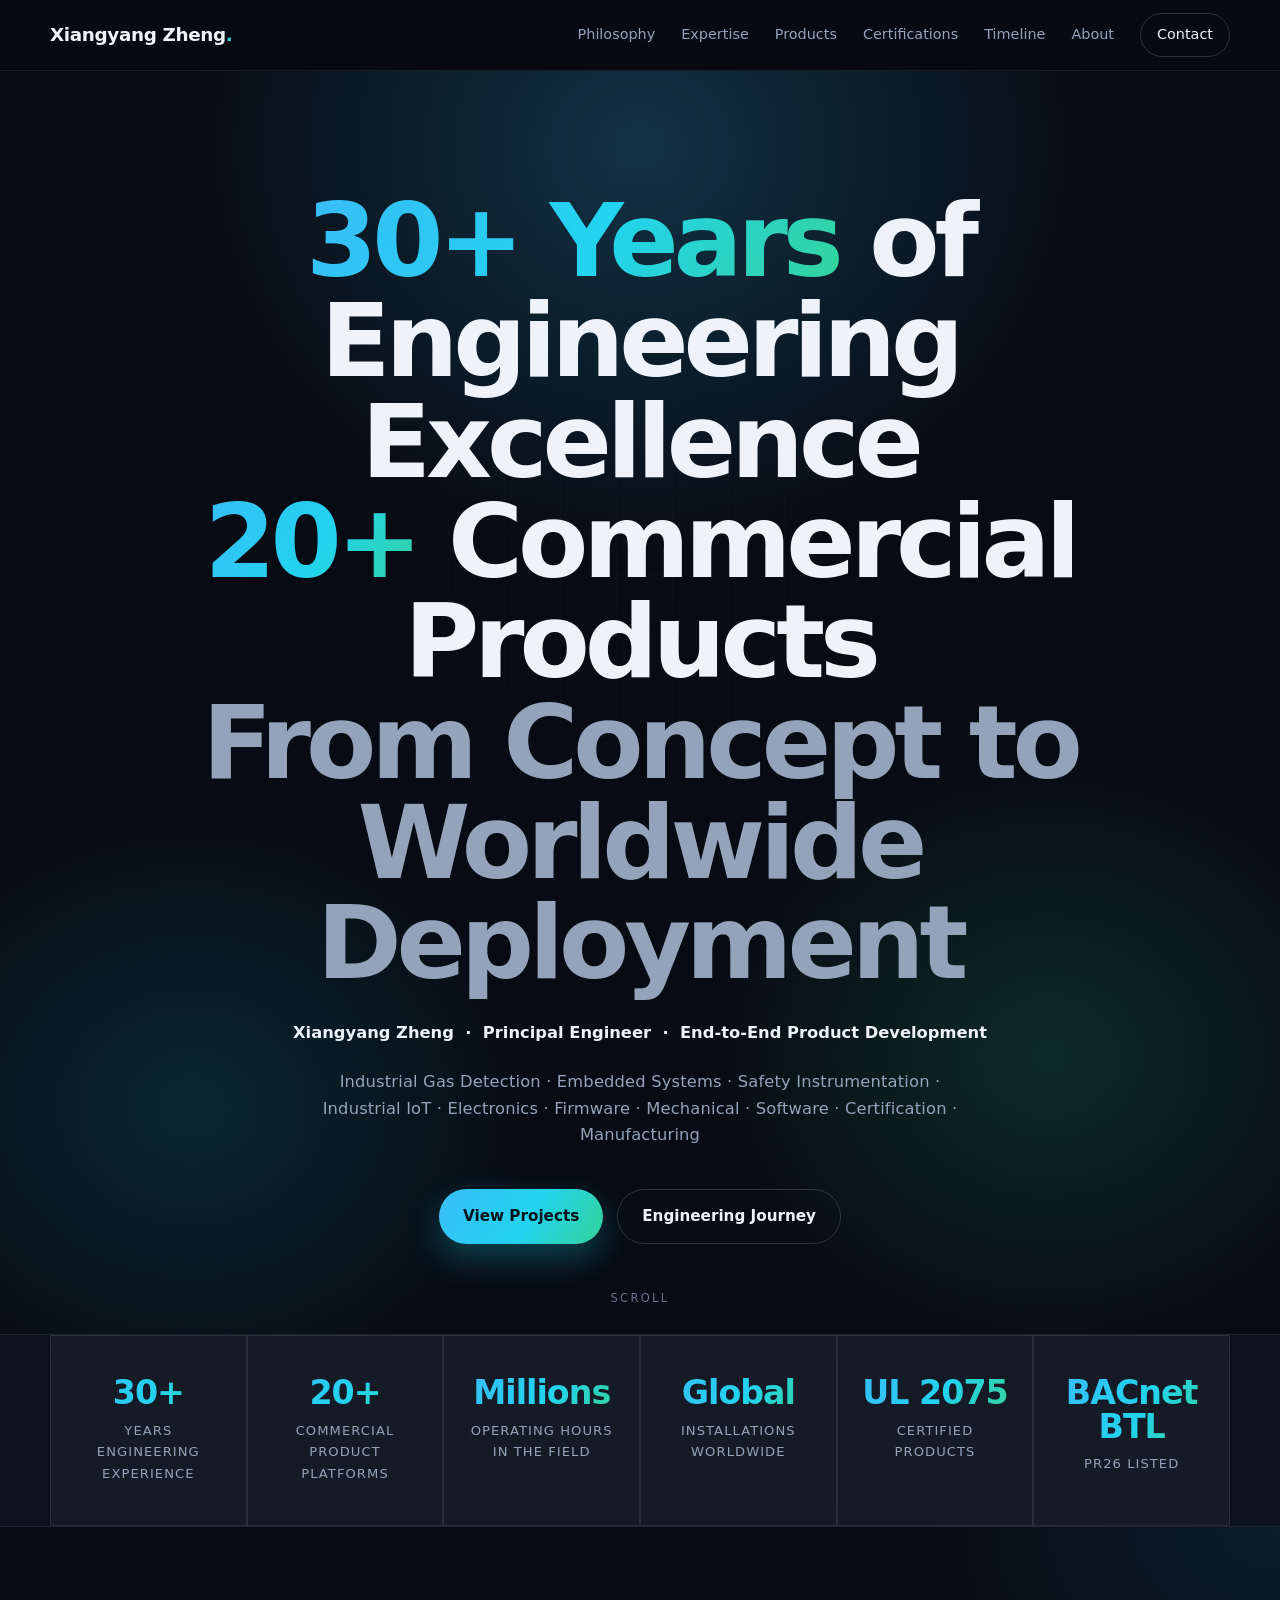
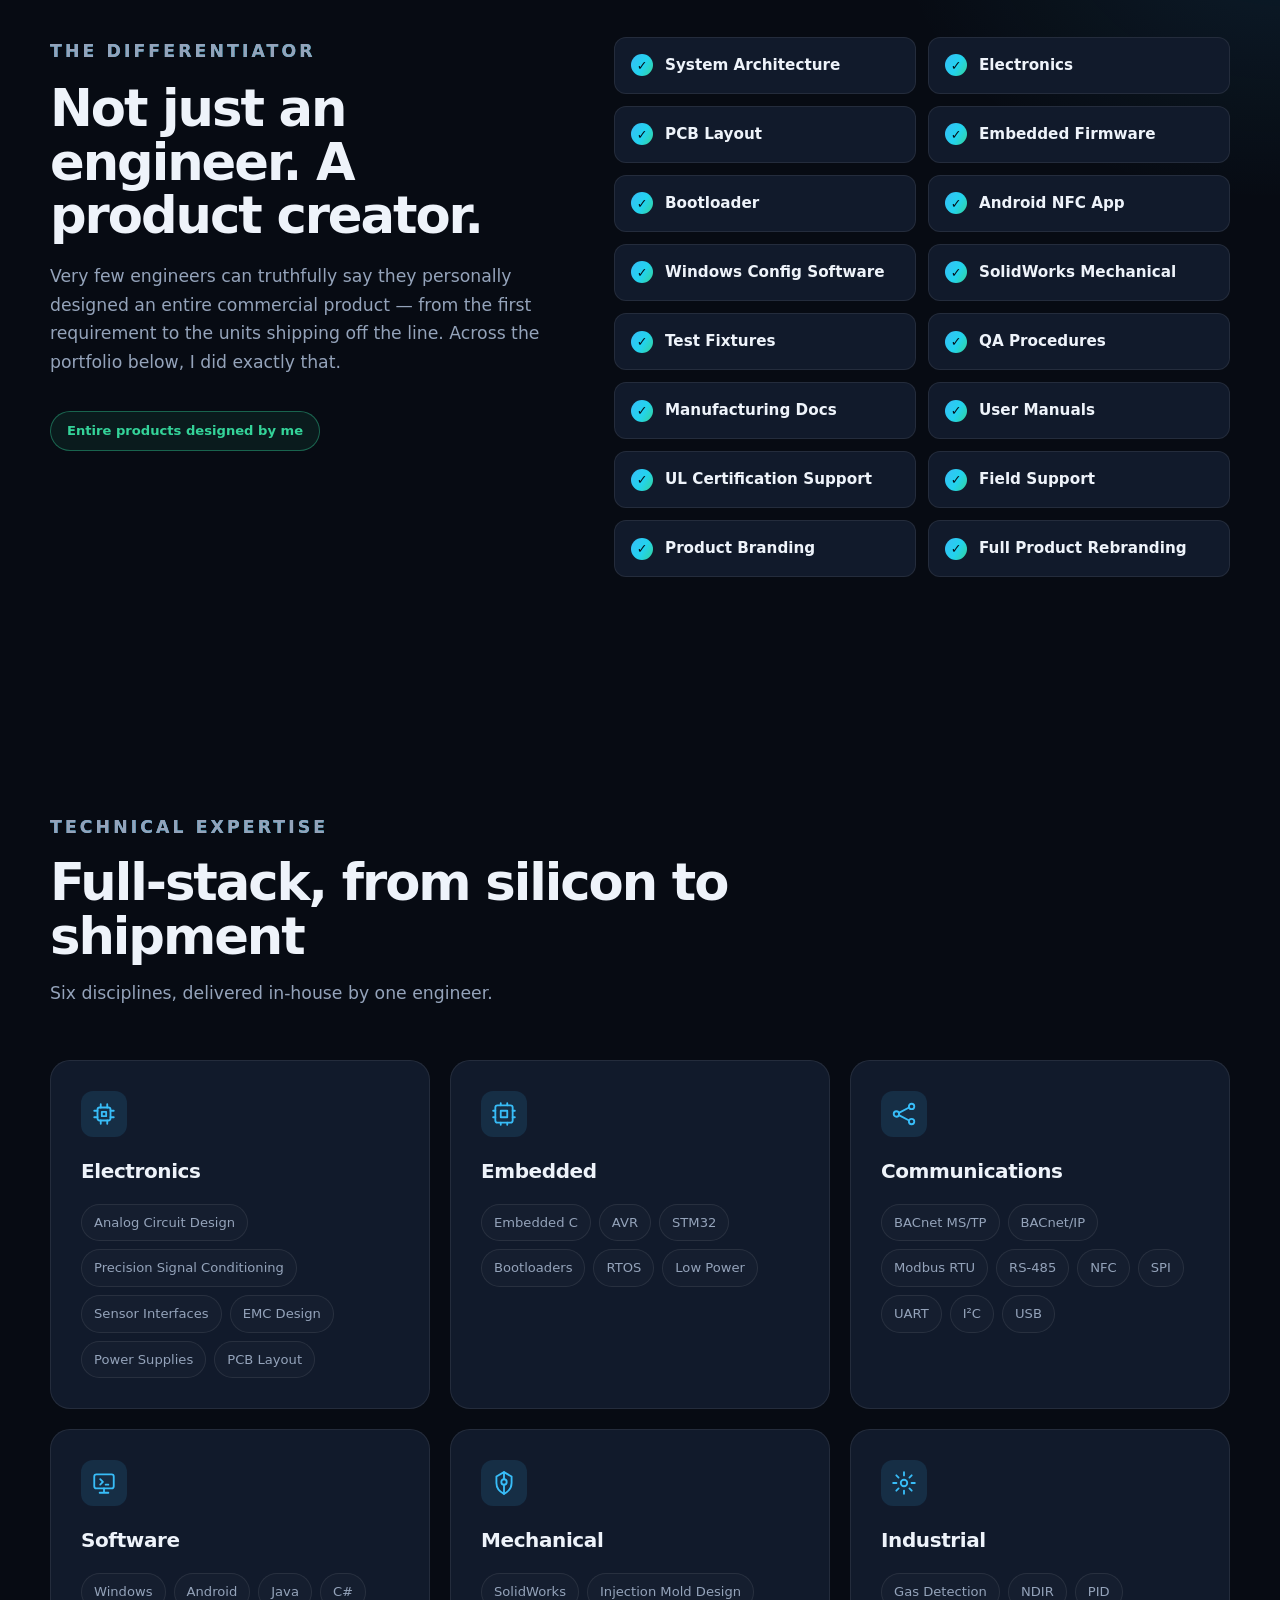
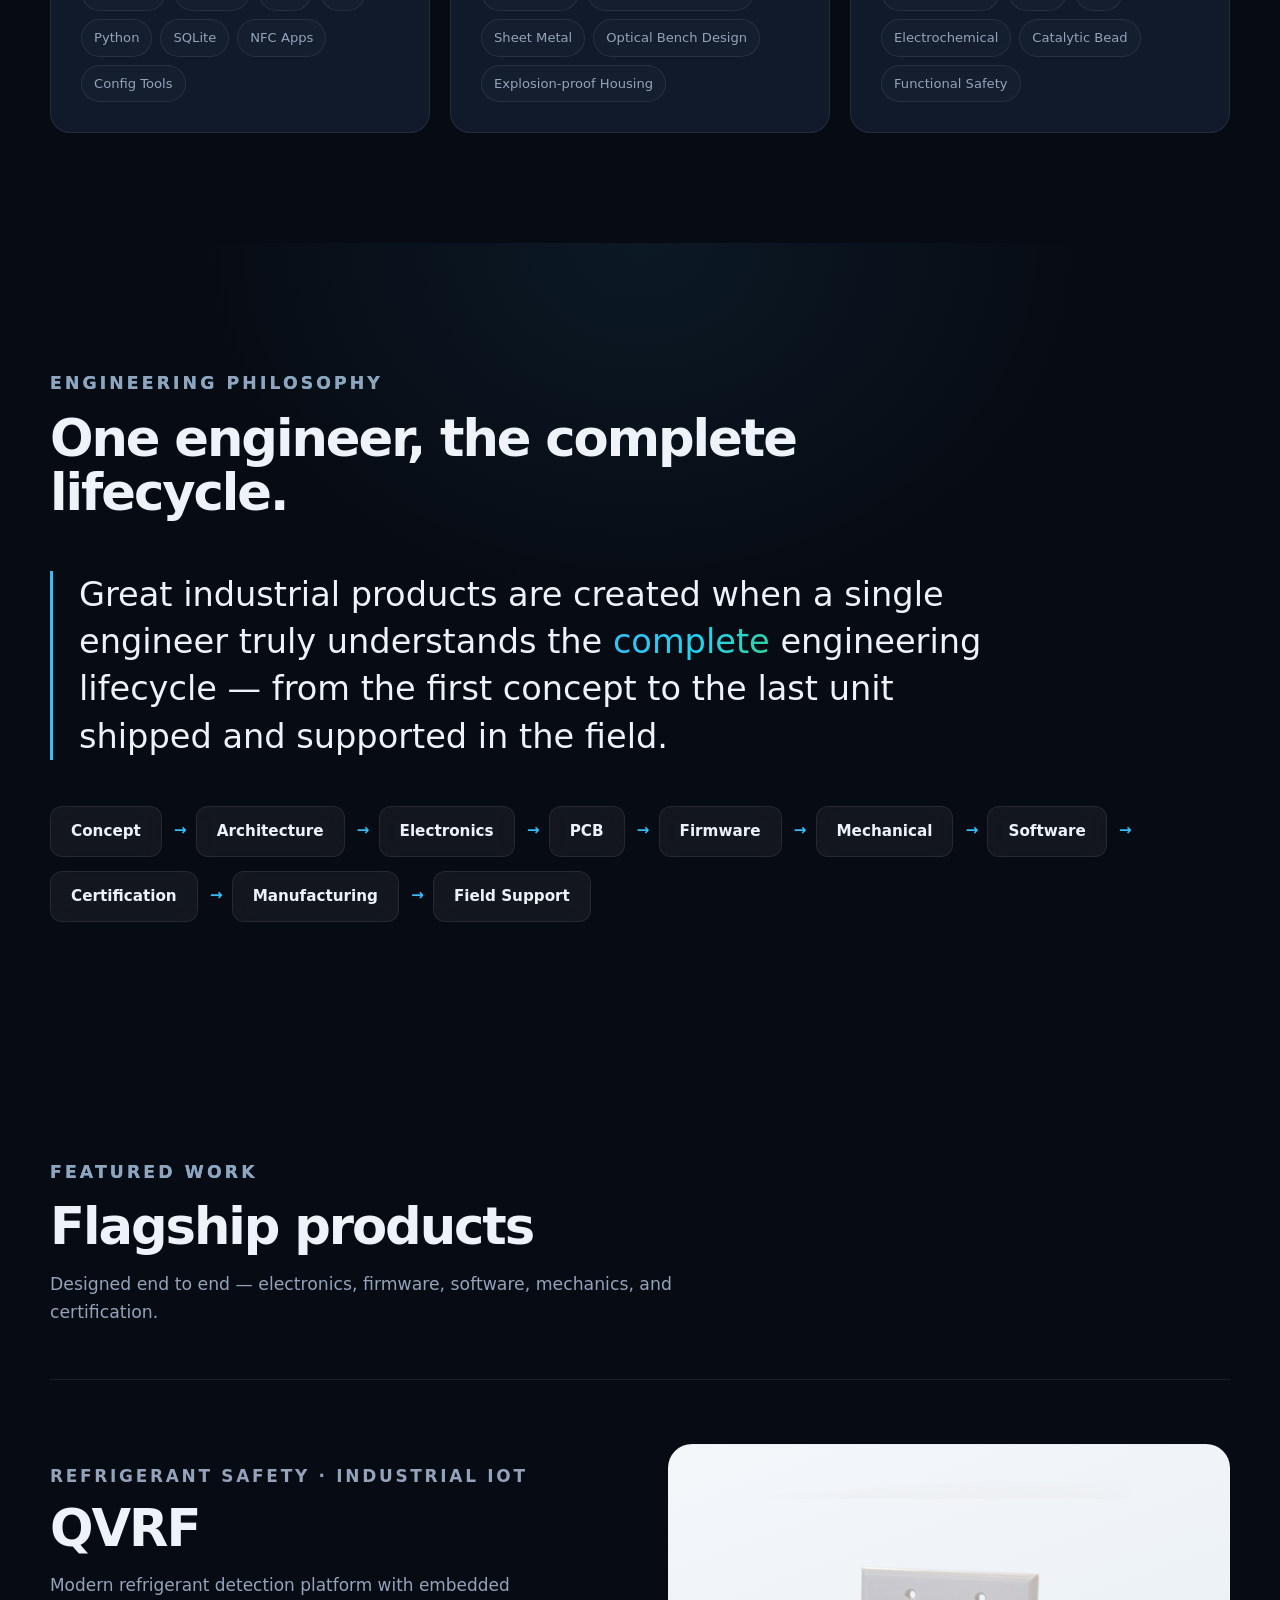
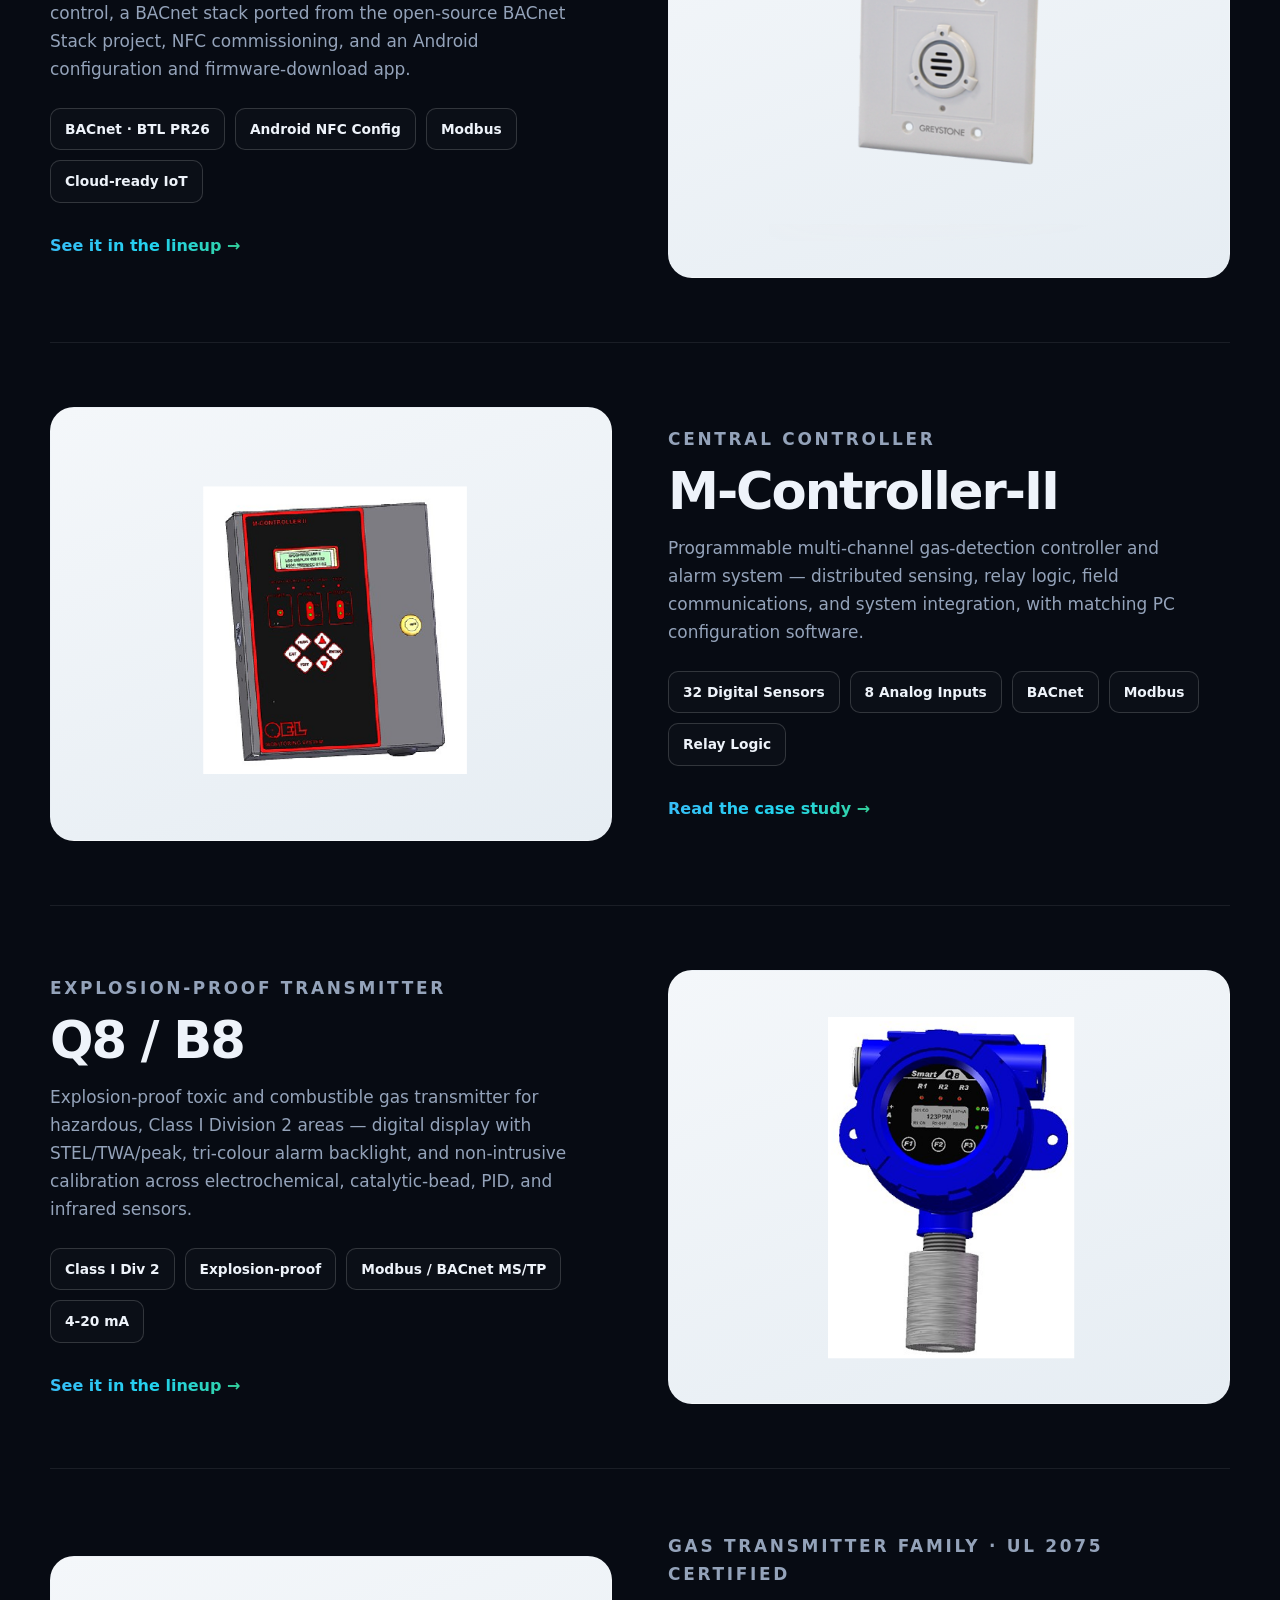
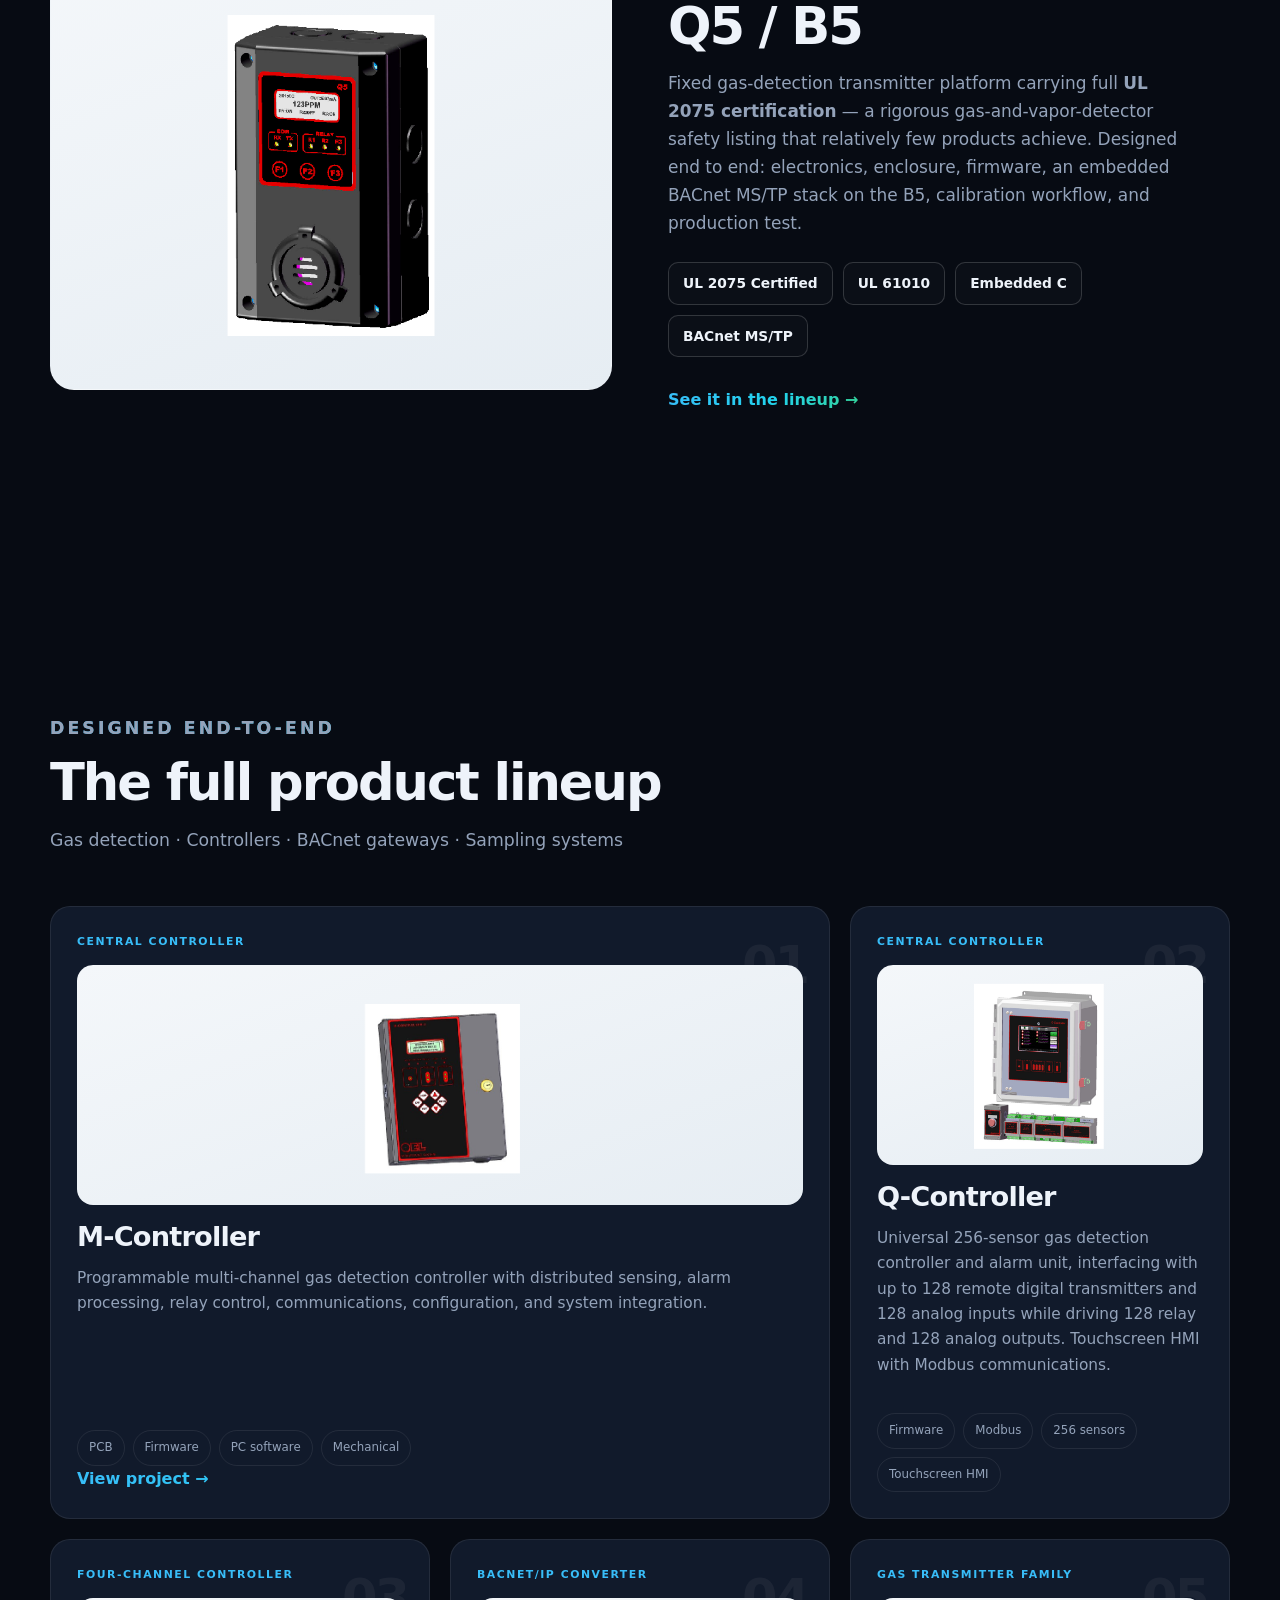
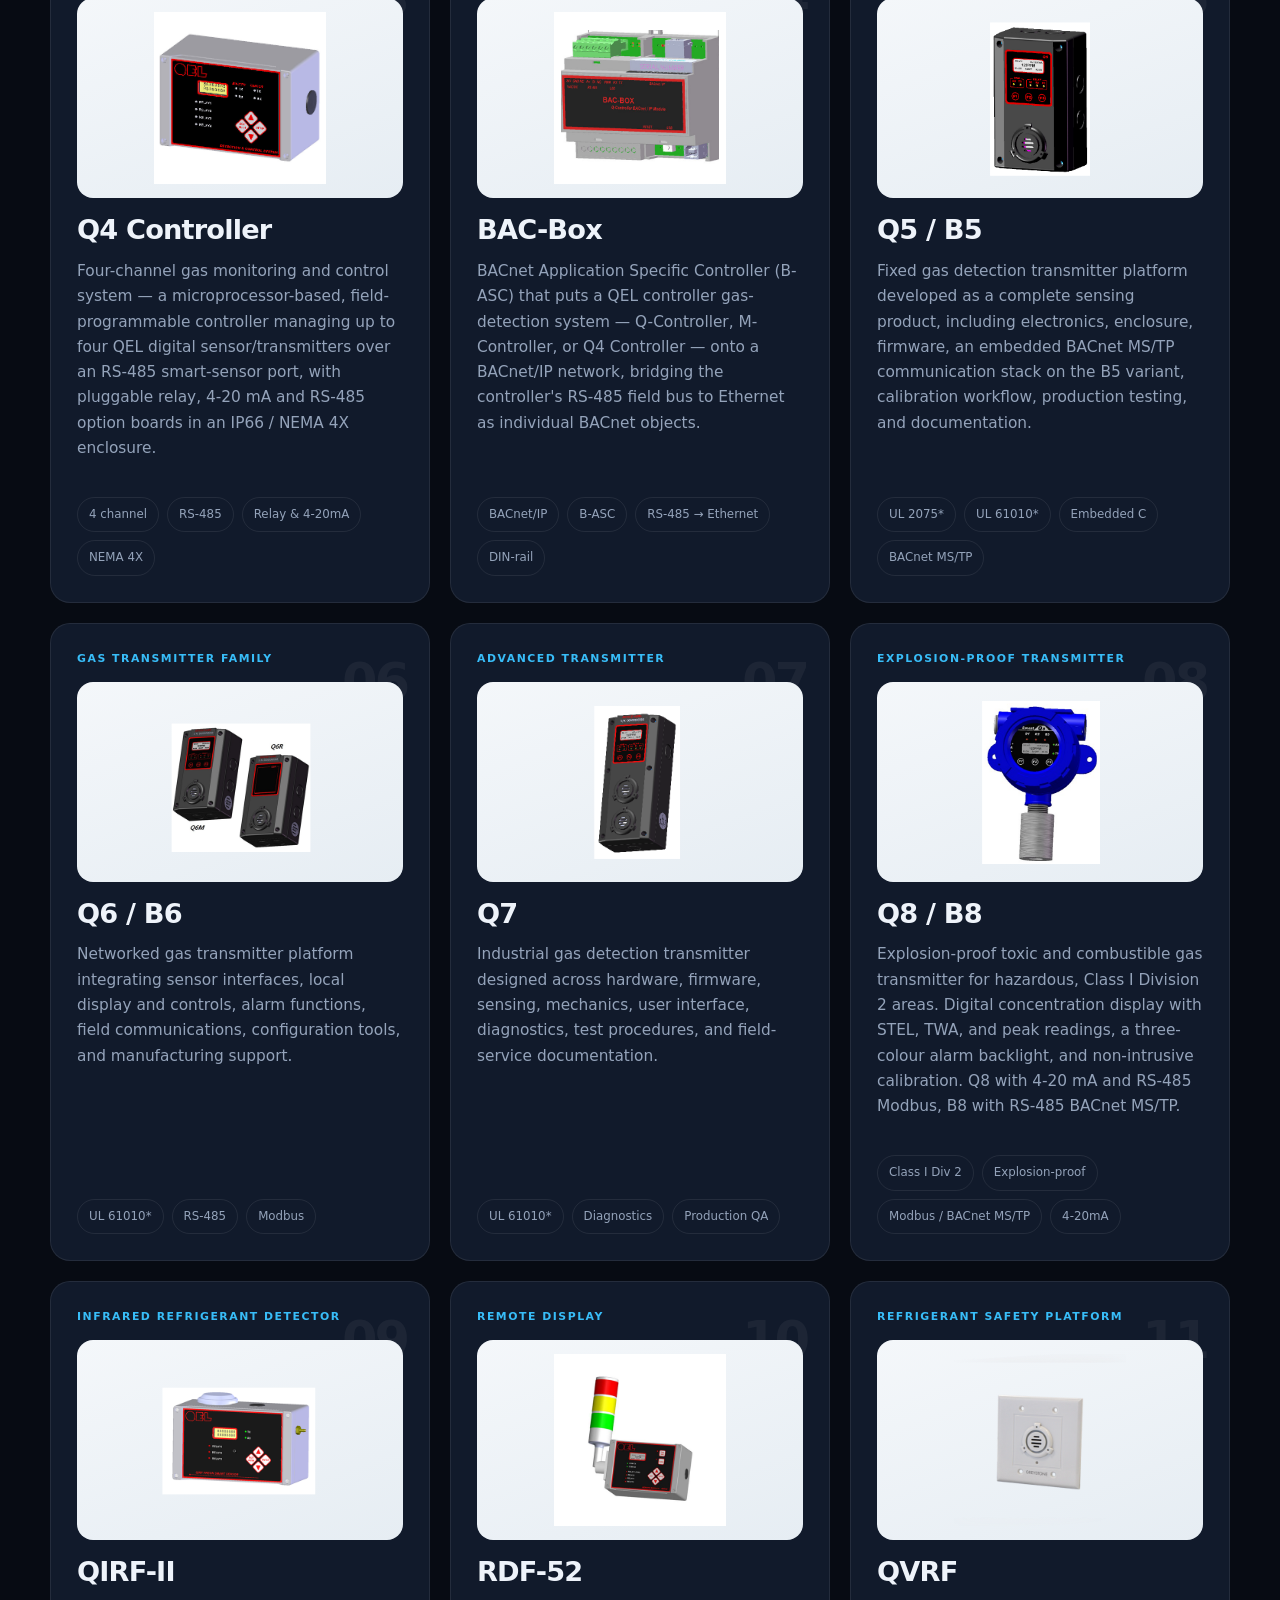
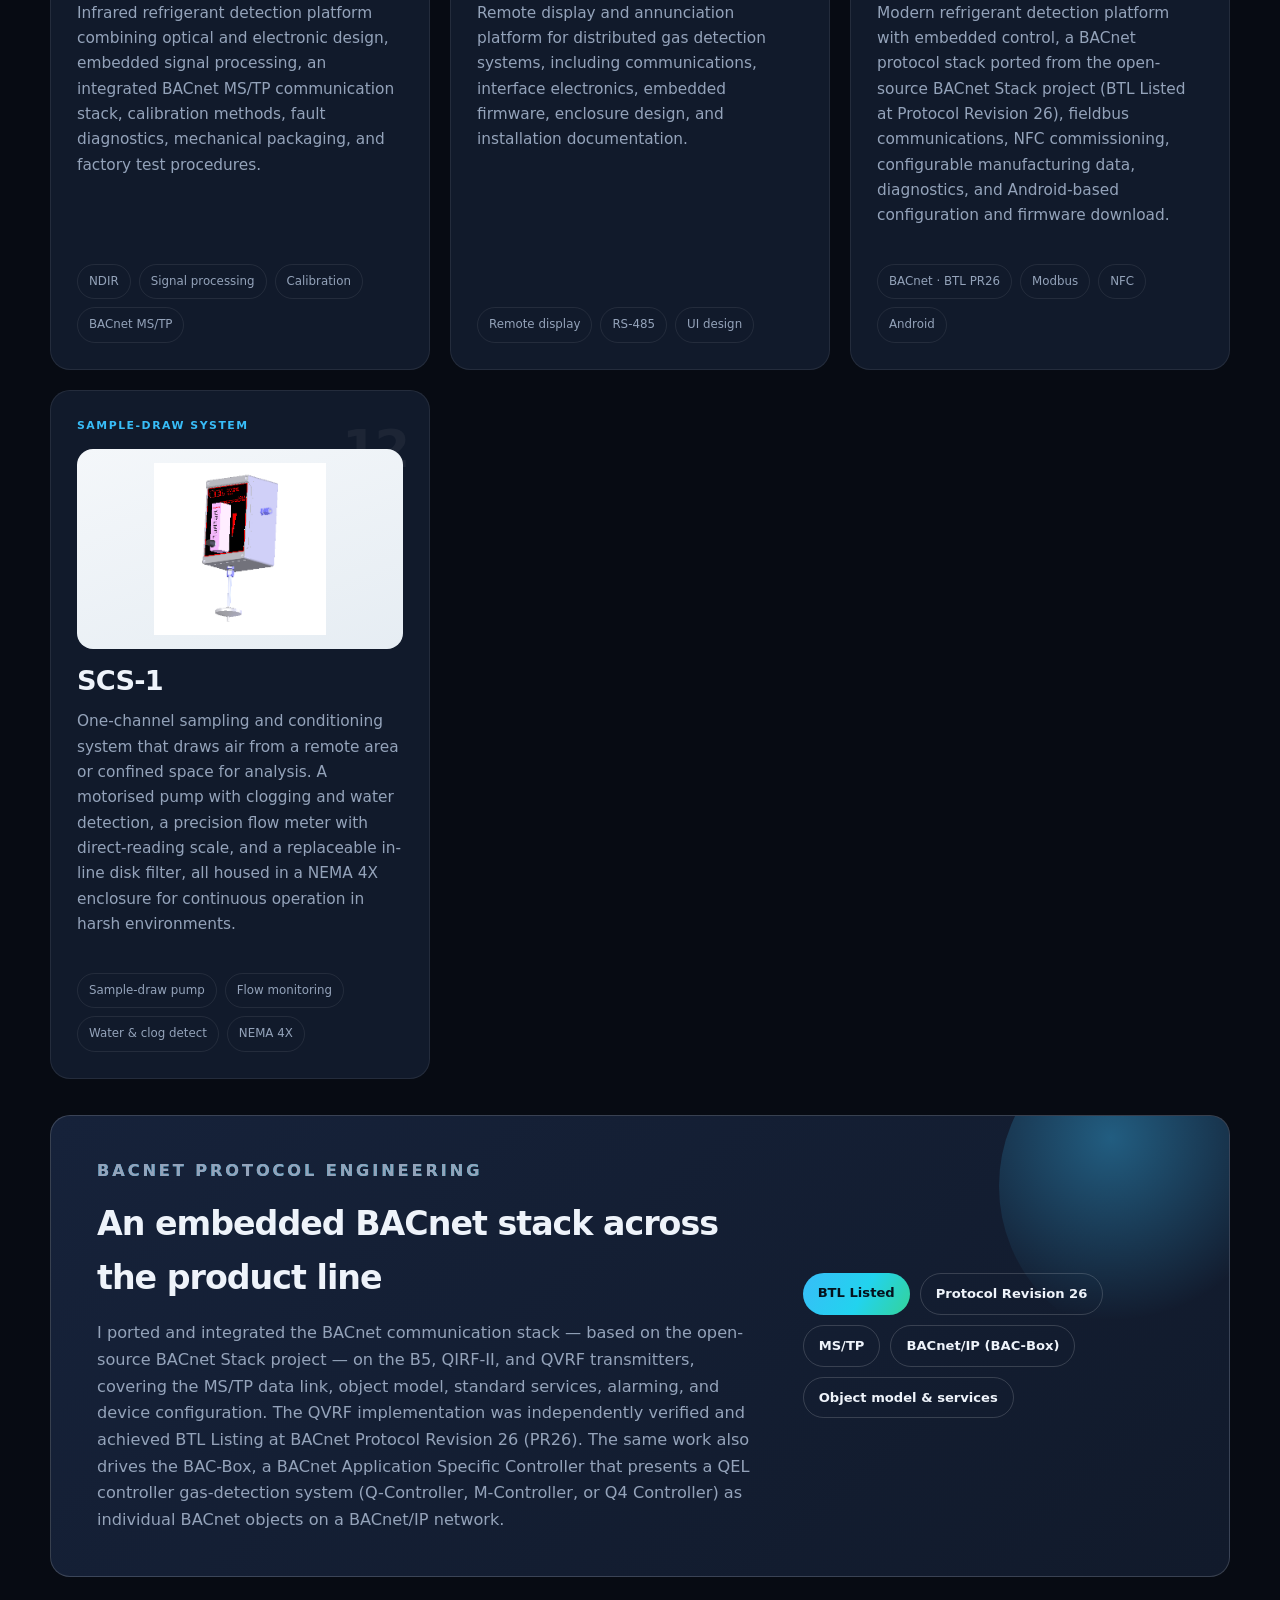
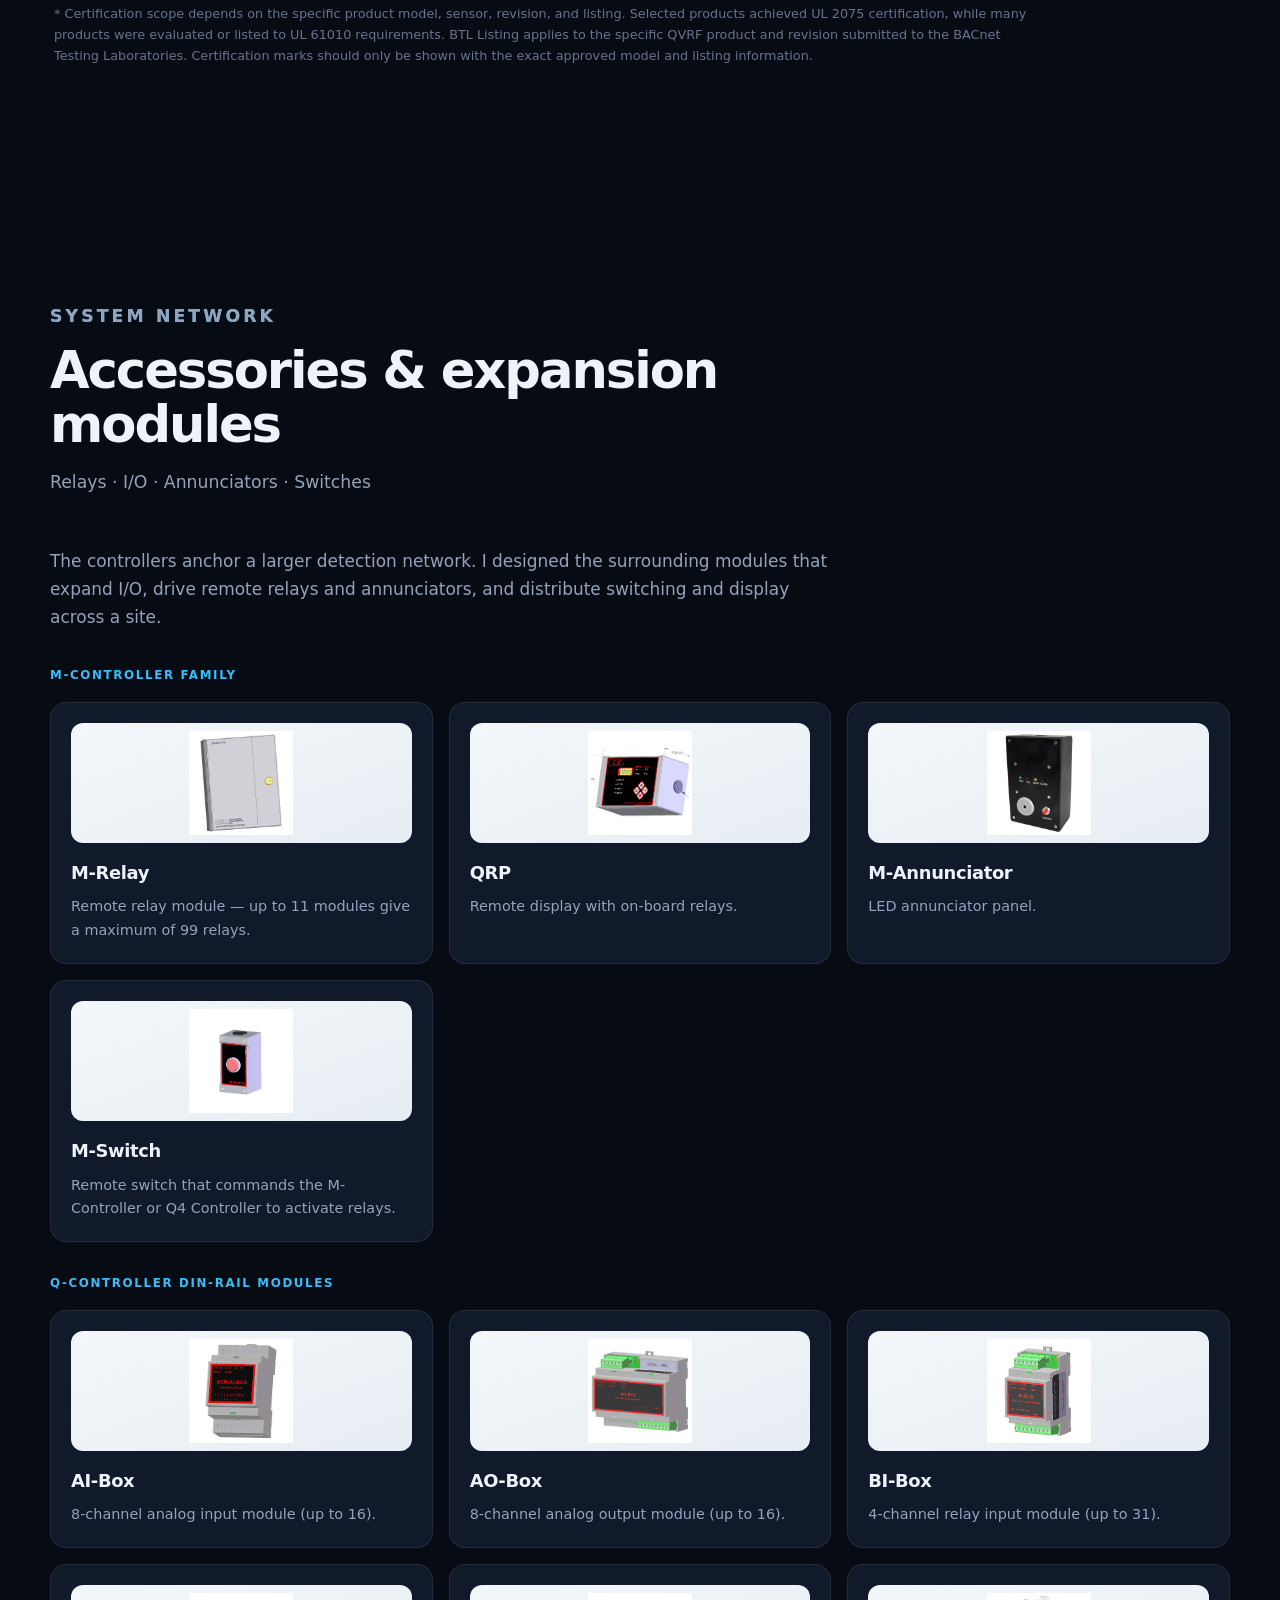
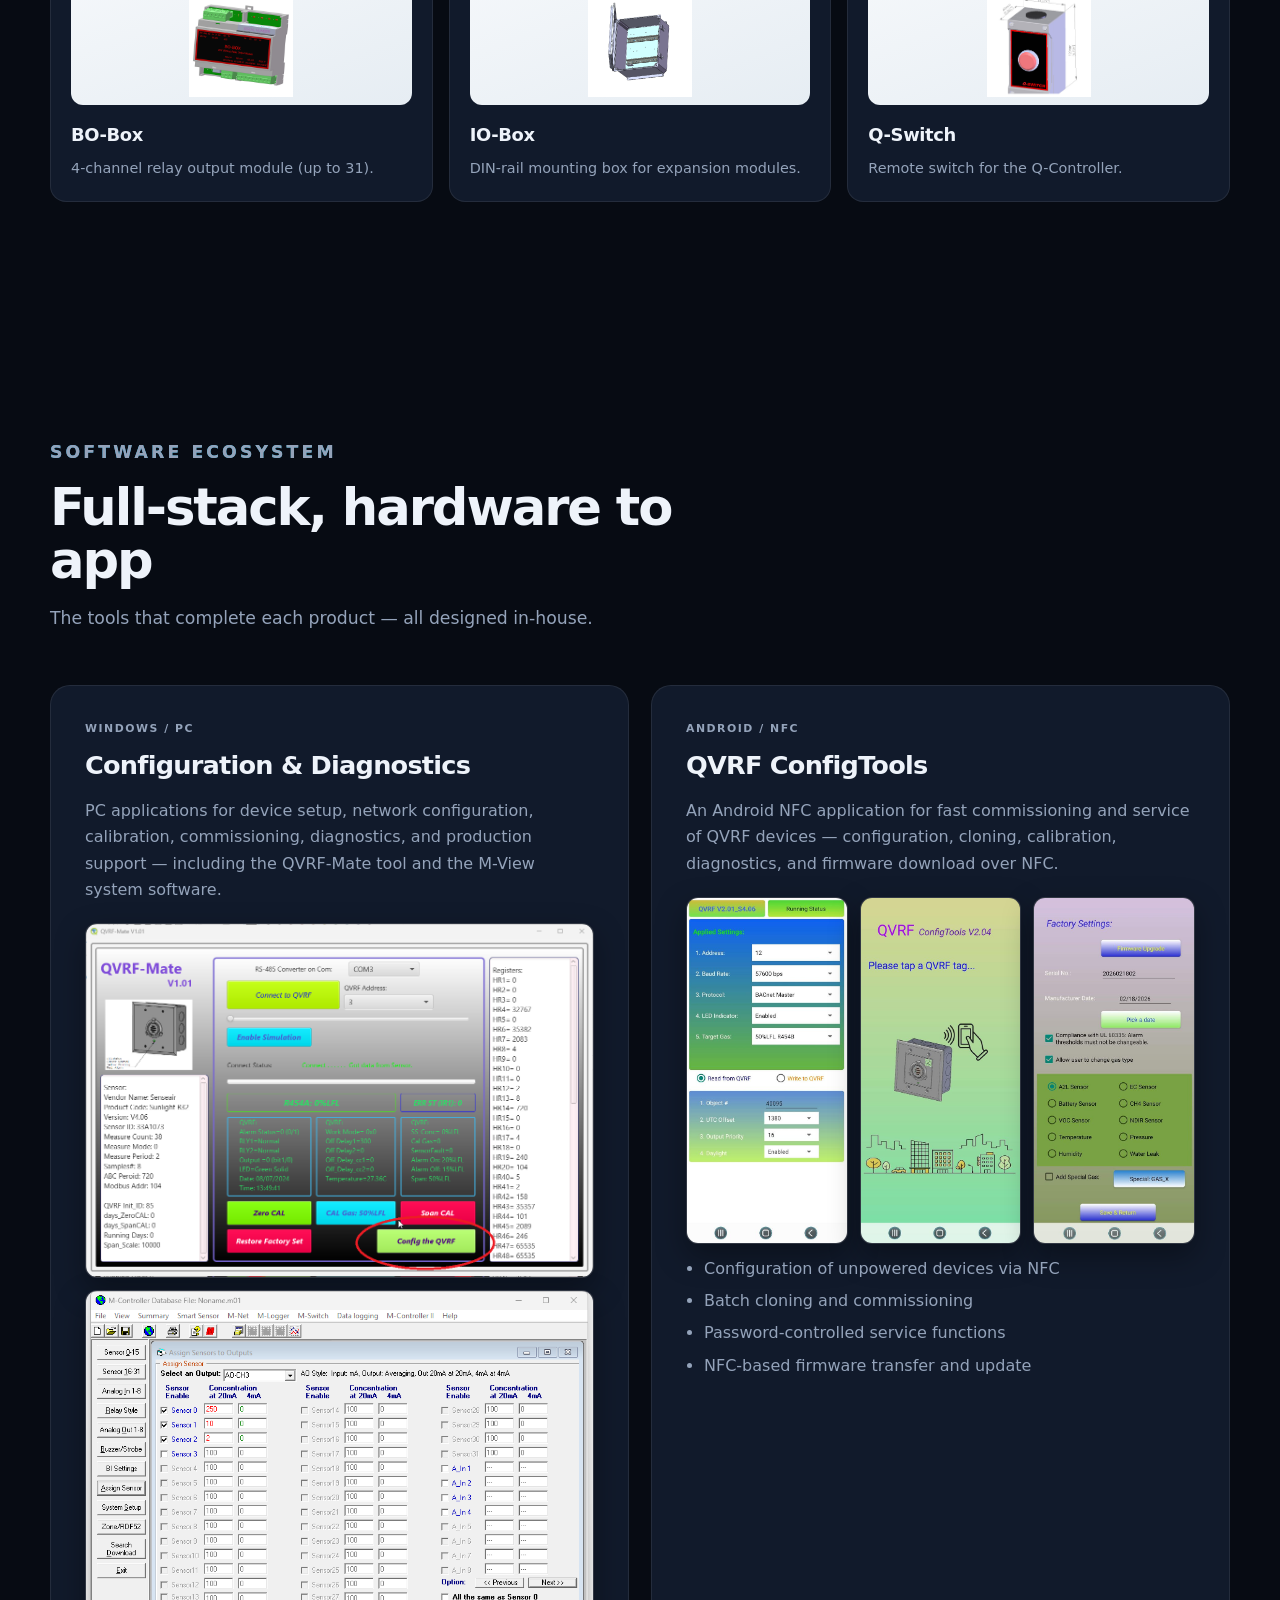
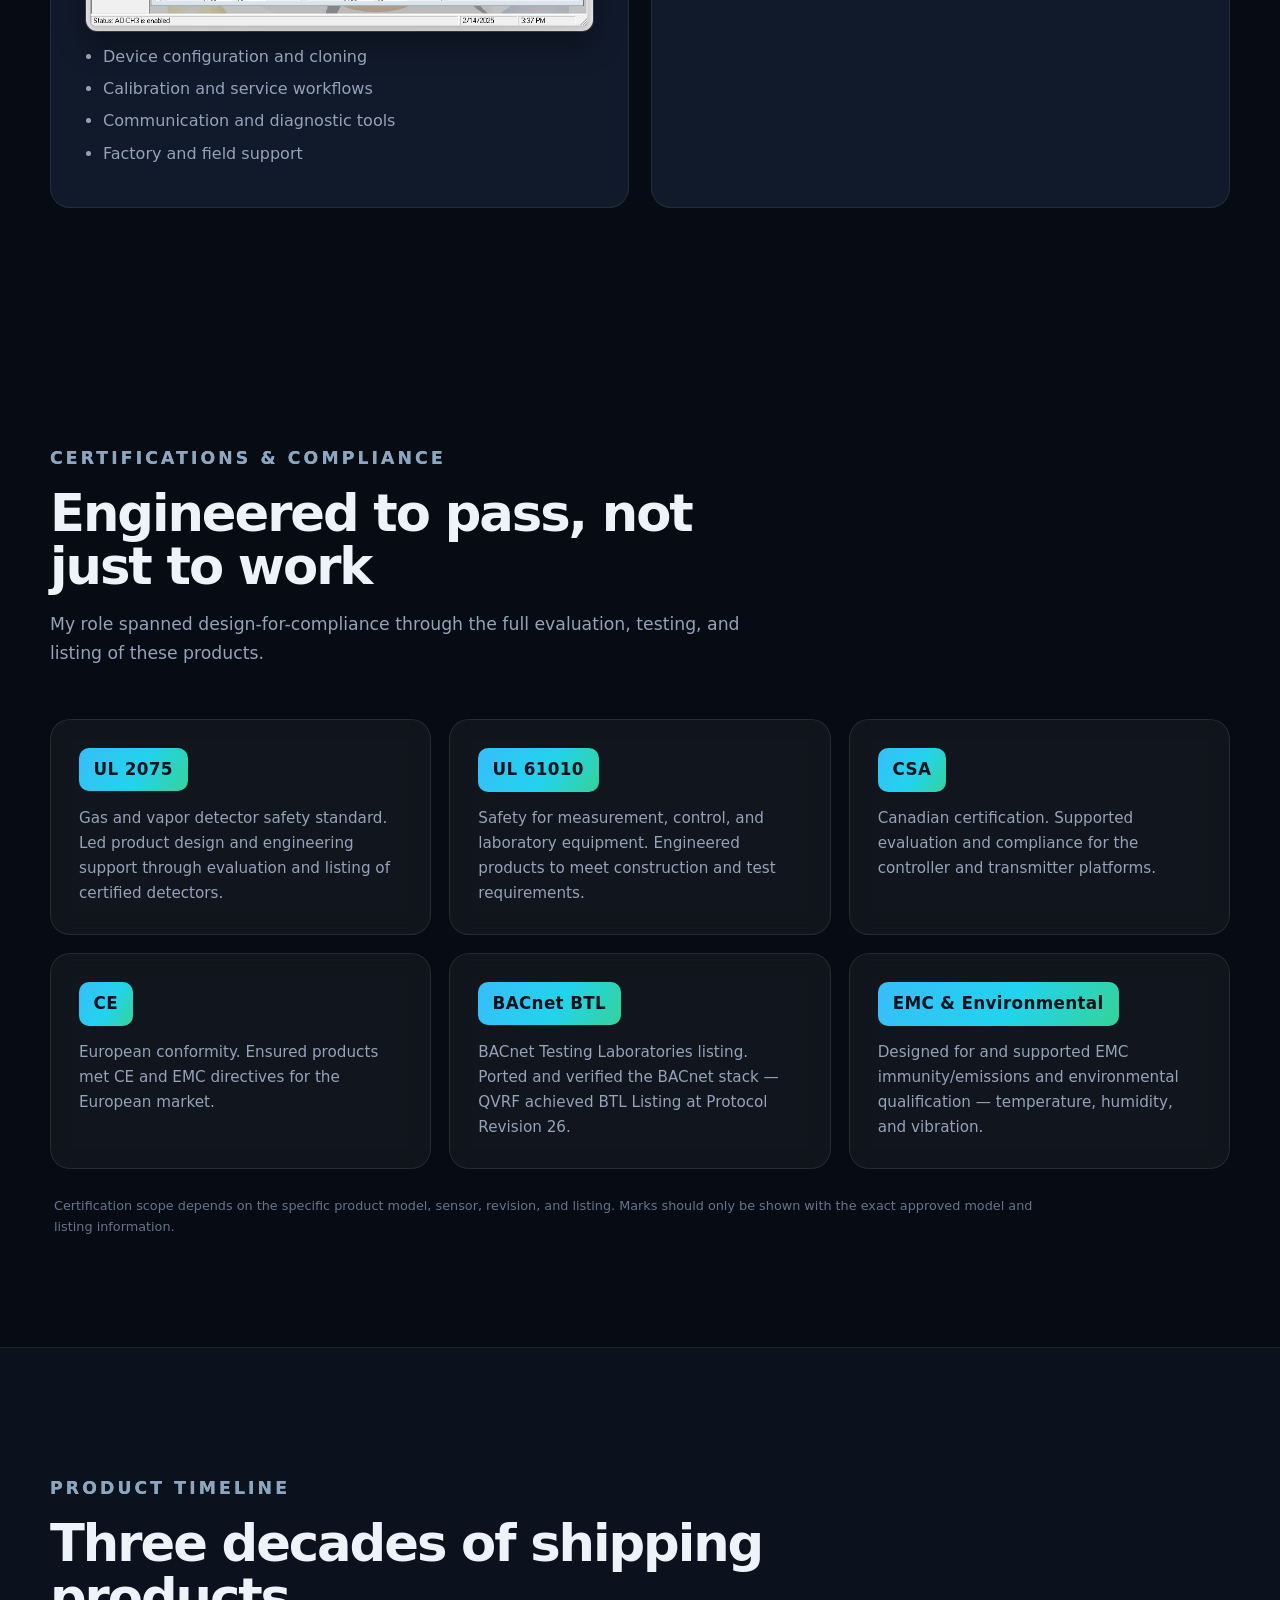
==== index.html @ 7772edda "Add software screenshots: QVRF ConfigTools (Android) and QVRF-Mate + M-View (Windows)" ====
<!DOCTYPE html>
<html lang="en">
<head>
<meta charset="utf-8"/>
<meta content="width=device-width, initial-scale=1" name="viewport"/>
<meta content="Xiangyang Zheng — Principal Engineer taking industrial gas-detection products from concept to mass production. Electronics, embedded firmware, software, mechanical design, safety certification, and Industrial IoT." name="description"/>
<title>Xiangyang Zheng | End-to-End Product Engineering</title>
<link href="styles.css" rel="stylesheet"/>
<script defer="" src="script.js"></script>
</head>
<body>
<header class="site-header">
<div class="shell">
<a class="brand" href="#top">Xiangyang Zheng<span>.</span></a>
<button aria-controls="main-nav" aria-expanded="false" class="menu-button">Menu</button>
<nav aria-label="Primary navigation" class="main-nav" id="main-nav">
<a href="#philosophy">Philosophy</a><a href="#capabilities">Expertise</a><a href="#products">Products</a><a href="#certs">Certifications</a><a href="#timeline">Timeline</a><a href="#about">About</a><a class="nav-btn" href="#contact">Contact</a>
</nav>
</div>
</header>

<main id="top">

<!-- HERO -->
<section class="hero">
<div class="hero-bg" aria-hidden="true"></div>
<div class="hero-inner shell">
<h1 class="hero-lede"><span class="grad">30+ Years</span> of Engineering Excellence<br/><span class="grad">20+</span> Commercial Products<br/><span class="lede-final">From Concept to Worldwide Deployment</span></h1>
<p class="hero-name">Xiangyang Zheng &nbsp;·&nbsp; Principal Engineer &nbsp;·&nbsp; End-to-End Product Development</p>
<p class="hero-tags">Industrial Gas Detection · Embedded Systems · Safety Instrumentation · Industrial IoT · Electronics · Firmware · Mechanical · Software · Certification · Manufacturing</p>
<div class="hero-cta">
<a class="btn btn-primary" href="#products">View Projects</a>
<a class="btn btn-ghost" href="#philosophy">Engineering Journey</a>
</div>
</div>
<div class="scroll-cue" aria-hidden="true">Scroll</div>
</section>

<!-- STAT BAND -->
<section class="stats">
<div class="shell">
<div class="stat glass"><b data-count="30" data-suffix="+">30+</b><span>Years Engineering Experience</span></div>
<div class="stat glass"><b data-count="20" data-suffix="+">20+</b><span>Commercial Product Platforms</span></div>
<div class="stat glass"><b>Millions</b><span>Operating Hours in the Field</span></div>
<div class="stat glass"><b>Global</b><span>Installations Worldwide</span></div>
<div class="stat glass"><b>UL 2075</b><span>Certified Products</span></div>
<div class="stat glass"><b>BACnet BTL</b><span>PR26 Listed</span></div>
</div>
</section>

<!-- WHAT I DESIGNED -->
<section class="section designed" id="designed">
<div class="shell designed-wrap">
<div class="designed-copy reveal">
<p class="kicker">The differentiator</p>
<h2>Not just an engineer. A product creator.</h2>
<p>Very few engineers can truthfully say they personally designed an entire commercial product — from the first requirement to the units shipping off the line. Across the portfolio below, I did exactly that.</p>
<span class="badge">Entire products designed by me</span>
</div>
<div class="designed-grid reveal">
<div><span class="ck">✓</span>System Architecture</div>
<div><span class="ck">✓</span>Electronics</div>
<div><span class="ck">✓</span>PCB Layout</div>
<div><span class="ck">✓</span>Embedded Firmware</div>
<div><span class="ck">✓</span>Bootloader</div>
<div><span class="ck">✓</span>Android NFC App</div>
<div><span class="ck">✓</span>Windows Config Software</div>
<div><span class="ck">✓</span>SolidWorks Mechanical</div>
<div><span class="ck">✓</span>Test Fixtures</div>
<div><span class="ck">✓</span>QA Procedures</div>
<div><span class="ck">✓</span>Manufacturing Docs</div>
<div><span class="ck">✓</span>User Manuals</div>
<div><span class="ck">✓</span>UL Certification Support</div>
<div><span class="ck">✓</span>Field Support</div>
<div><span class="ck">✓</span>Product Branding</div>
<div><span class="ck">✓</span>Full Product Rebranding</div>
</div>
</div>
</section>

<!-- CAPABILITIES -->
<section class="section" id="capabilities">
<div class="shell">
<div class="section-head reveal"><p class="kicker">Technical expertise</p><h2>Full-stack, from silicon to shipment</h2><p>Six disciplines, delivered in-house by one engineer.</p></div>
<div class="cap-grid">
<div class="cap-card reveal"><div class="cap-ic"><svg viewBox="0 0 24 24" fill="none" stroke="currentColor" stroke-width="1.7" stroke-linecap="round" stroke-linejoin="round"><path d="M9 3v3M15 3v3M9 18v3M15 18v3M3 9h3M3 15h3M18 9h3M18 15h3"/><rect x="6" y="6" width="12" height="12" rx="2"/><rect x="10" y="10" width="4" height="4"/></svg></div><h3>Electronics</h3><div class="chips"><span>Analog Circuit Design</span><span>Precision Signal Conditioning</span><span>Sensor Interfaces</span><span>EMC Design</span><span>Power Supplies</span><span>PCB Layout</span></div></div>
<div class="cap-card reveal"><div class="cap-ic"><svg viewBox="0 0 24 24" fill="none" stroke="currentColor" stroke-width="1.7" stroke-linecap="round" stroke-linejoin="round"><rect x="4" y="4" width="16" height="16" rx="2"/><rect x="9" y="9" width="6" height="6"/><path d="M9 2v2M15 2v2M9 20v2M15 20v2M2 9h2M2 15h2M20 9h2M20 15h2"/></svg></div><h3>Embedded</h3><div class="chips"><span>Embedded C</span><span>AVR</span><span>STM32</span><span>Bootloaders</span><span>RTOS</span><span>Low Power</span></div></div>
<div class="cap-card reveal"><div class="cap-ic"><svg viewBox="0 0 24 24" fill="none" stroke="currentColor" stroke-width="1.7" stroke-linecap="round" stroke-linejoin="round"><circle cx="5" cy="12" r="2.5"/><circle cx="19" cy="5" r="2.5"/><circle cx="19" cy="19" r="2.5"/><path d="M7.3 11l9.4-5M7.3 13l9.4 5"/></svg></div><h3>Communications</h3><div class="chips"><span>BACnet MS/TP</span><span>BACnet/IP</span><span>Modbus RTU</span><span>RS-485</span><span>NFC</span><span>SPI</span><span>UART</span><span>I²C</span><span>USB</span></div></div>
<div class="cap-card reveal"><div class="cap-ic"><svg viewBox="0 0 24 24" fill="none" stroke="currentColor" stroke-width="1.7" stroke-linecap="round" stroke-linejoin="round"><rect x="3" y="4" width="18" height="13" rx="2"/><path d="M8 21h8M12 17v4M8.5 8.5L11 11l-2.5 2.5M13.5 13.5H16"/></svg></div><h3>Software</h3><div class="chips"><span>Windows</span><span>Android</span><span>Java</span><span>C#</span><span>Python</span><span>SQLite</span><span>NFC Apps</span><span>Config Tools</span></div></div>
<div class="cap-card reveal"><div class="cap-ic"><svg viewBox="0 0 24 24" fill="none" stroke="currentColor" stroke-width="1.7" stroke-linecap="round" stroke-linejoin="round"><path d="M12 2l7 4v6c0 5-3 8-7 10-4-2-7-5-7-10V6z"/><circle cx="12" cy="11" r="2.5"/><path d="M12 2v6.5M12 13.5V22"/></svg></div><h3>Mechanical</h3><div class="chips"><span>SolidWorks</span><span>Injection Mold Design</span><span>Sheet Metal</span><span>Optical Bench Design</span><span>Explosion-proof Housing</span></div></div>
<div class="cap-card reveal"><div class="cap-ic"><svg viewBox="0 0 24 24" fill="none" stroke="currentColor" stroke-width="1.7" stroke-linecap="round" stroke-linejoin="round"><circle cx="12" cy="12" r="3"/><path d="M12 2v3M12 19v3M2 12h3M19 12h3M4.9 4.9l2.1 2.1M17 17l2.1 2.1M4.9 19.1l2.1-2.1M17 7l2.1-2.1"/></svg></div><h3>Industrial</h3><div class="chips"><span>Gas Detection</span><span>NDIR</span><span>PID</span><span>Electrochemical</span><span>Catalytic Bead</span><span>Functional Safety</span></div></div>
</div>
</div>
</section>

<!-- PHILOSOPHY -->
<section class="section philosophy" id="philosophy">
<div class="shell">
<div class="section-head reveal" style="max-width:860px"><p class="kicker">Engineering philosophy</p><h2>One engineer, the complete lifecycle.</h2></div>
<blockquote class="philosophy-quote reveal">Great industrial products are created when a single engineer truly understands the <em>complete</em> engineering lifecycle — from the first concept to the last unit shipped and supported in the field.</blockquote>
<div class="lifecycle reveal">
<span class="lc">Concept</span><span class="lc">Architecture</span><span class="lc">Electronics</span><span class="lc">PCB</span><span class="lc">Firmware</span><span class="lc">Mechanical</span><span class="lc">Software</span><span class="lc">Certification</span><span class="lc">Manufacturing</span><span class="lc">Field Support</span>
</div>
</div>
</section>

<!-- FEATURED SPOTLIGHTS -->
<section class="section" id="featured">
<div class="shell">
<div class="section-head reveal"><p class="kicker">Featured work</p><h2>Flagship products</h2><p>Designed end to end — electronics, firmware, software, mechanics, and certification.</p></div>

<div class="spotlight reveal">
<div class="spot-media"><img alt="Greystone QVRF NFC refrigerant detector" loading="lazy" src="images/qvrf-greystone.png"/></div>
<div class="spot-copy">
<p class="eyebrow">Refrigerant safety · Industrial IoT</p>
<h3>QVRF</h3>
<p>Modern refrigerant detection platform with embedded control, a BACnet stack ported from the open-source BACnet Stack project, NFC commissioning, and an Android configuration and firmware-download app.</p>
<div class="spot-specs"><span>BACnet · BTL PR26</span><span>Android NFC Config</span><span>Modbus</span><span>Cloud-ready IoT</span></div>
<a class="text-link" href="#products">See it in the lineup →</a>
</div>
</div>

<div class="spotlight reveal">
<div class="spot-media"><img alt="Greystone M-Controller" loading="lazy" src="images/m-controller-greystone.png"/></div>
<div class="spot-copy">
<p class="eyebrow">Central controller</p>
<h3>M-Controller-II</h3>
<p>Programmable multi-channel gas-detection controller and alarm system — distributed sensing, relay logic, field communications, and system integration, with matching PC configuration software.</p>
<div class="spot-specs"><span>32 Digital Sensors</span><span>8 Analog Inputs</span><span>BACnet</span><span>Modbus</span><span>Relay Logic</span></div>
<a class="text-link" href="m-controller.html">Read the case study →</a>
</div>
</div>

<div class="spotlight reveal">
<div class="spot-media"><img alt="Greystone Q8 / B8 explosion-proof transmitter" loading="lazy" src="images/q8-b8-greystone.png"/></div>
<div class="spot-copy">
<p class="eyebrow">Explosion-proof transmitter</p>
<h3>Q8 / B8</h3>
<p>Explosion-proof toxic and combustible gas transmitter for hazardous, Class I Division 2 areas — digital display with STEL/TWA/peak, tri-colour alarm backlight, and non-intrusive calibration across electrochemical, catalytic-bead, PID, and infrared sensors.</p>
<div class="spot-specs"><span>Class I Div 2</span><span>Explosion-proof</span><span>Modbus / BACnet MS/TP</span><span>4-20 mA</span></div>
<a class="text-link" href="#products">See it in the lineup →</a>
</div>
</div>

<div class="spotlight reveal">
<div class="spot-media"><img alt="Greystone Q5 / B5 UL 2075 certified gas transmitter" loading="lazy" src="images/b5-greystone.png"/></div>
<div class="spot-copy">
<p class="eyebrow">Gas transmitter family · UL 2075 certified</p>
<h3>Q5 / B5</h3>
<p>Fixed gas-detection transmitter platform carrying full <strong>UL 2075 certification</strong> — a rigorous gas-and-vapor-detector safety listing that relatively few products achieve. Designed end to end: electronics, enclosure, firmware, an embedded BACnet MS/TP stack on the B5, calibration workflow, and production test.</p>
<div class="spot-specs"><span>UL 2075 Certified</span><span>UL 61010</span><span>Embedded C</span><span>BACnet MS/TP</span></div>
<a class="text-link" href="#products">See it in the lineup →</a>
</div>
</div>
</div>
</section>

<!-- PRODUCT LINEUP -->
<section class="section" id="products">
<div class="shell">
<div class="section-head reveal"><p class="kicker">Designed end-to-end</p><h2>The full product lineup</h2><p>Gas detection · Controllers · BACnet gateways · Sampling systems</p></div>
<div class="product-grid">
<article class="product-card featured-card reveal"><div class="product-code">01</div><p class="project-number">Central controller</p><div class="product-image-wrap"><img alt="Greystone M-Controller" loading="lazy" src="images/m-controller-greystone.png"/></div><h3>M-Controller</h3><p>Programmable multi-channel gas detection controller with distributed sensing, alarm processing, relay control, communications, configuration, and system integration.</p><div class="mini-tags"><span>PCB</span><span>Firmware</span><span>PC software</span><span>Mechanical</span></div><a class="text-link" href="m-controller.html">View project →</a></article>
<article class="product-card reveal"><div class="product-code">02</div><p class="project-number">Central controller</p><div class="product-image-wrap"><img alt="Q-Controller 256-sensor gas detection controller" loading="lazy" src="images/q-controller.png"/></div><h3>Q-Controller</h3><p>Universal 256-sensor gas detection controller and alarm unit, interfacing with up to 128 remote digital transmitters and 128 analog inputs while driving 128 relay and 128 analog outputs. Touchscreen HMI with Modbus communications.</p><div class="mini-tags"><span>Firmware</span><span>Modbus</span><span>256 sensors</span><span>Touchscreen HMI</span></div></article>
<article class="product-card reveal"><div class="product-code">03</div><p class="project-number">Four-channel controller</p><div class="product-image-wrap"><img alt="QEL Q4 Controller four-channel gas detection controller" loading="lazy" src="images/q4c.png"/></div><h3>Q4 Controller</h3><p>Four-channel gas monitoring and control system — a microprocessor-based, field-programmable controller managing up to four QEL digital sensor/transmitters over an RS-485 smart-sensor port, with pluggable relay, 4-20&nbsp;mA and RS-485 option boards in an IP66 / NEMA 4X enclosure.</p><div class="mini-tags"><span>4 channel</span><span>RS-485</span><span>Relay &amp; 4-20mA</span><span>NEMA 4X</span></div></article>
<article class="product-card reveal"><div class="product-code">04</div><p class="project-number">BACnet/IP converter</p><div class="product-image-wrap"><img alt="BAC-Box Q-Controller BACnet/IP converter module" loading="lazy" src="images/bac-box.png"/></div><h3>BAC-Box</h3><p>BACnet Application Specific Controller (B-ASC) that puts a QEL controller gas-detection system — Q-Controller, M-Controller, or Q4 Controller — onto a BACnet/IP network, bridging the controller's RS-485 field bus to Ethernet as individual BACnet objects.</p><div class="mini-tags"><span>BACnet/IP</span><span>B-ASC</span><span>RS-485 → Ethernet</span><span>DIN-rail</span></div></article>
<article class="product-card reveal"><div class="product-code">05</div><p class="project-number">Gas transmitter family</p><div class="product-image-wrap"><img alt="Greystone Q5 / B5 gas transmitter" loading="lazy" src="images/b5-greystone.png"/></div><h3>Q5 / B5</h3><p>Fixed gas detection transmitter platform developed as a complete sensing product, including electronics, enclosure, firmware, an embedded BACnet MS/TP communication stack on the B5 variant, calibration workflow, production testing, and documentation.</p><div class="mini-tags"><span>UL 2075*</span><span>UL 61010*</span><span>Embedded C</span><span>BACnet MS/TP</span></div></article>
<article class="product-card reveal"><div class="product-code">06</div><p class="project-number">Gas transmitter family</p><div class="product-image-wrap"><img alt="Greystone Q6 / B6 gas transmitter" loading="lazy" src="images/q6-b6-greystone.png"/></div><h3>Q6 / B6</h3><p>Networked gas transmitter platform integrating sensor interfaces, local display and controls, alarm functions, field communications, configuration tools, and manufacturing support.</p><div class="mini-tags"><span>UL 61010*</span><span>RS-485</span><span>Modbus</span></div></article>
<article class="product-card reveal"><div class="product-code">07</div><p class="project-number">Advanced transmitter</p><div class="product-image-wrap"><img alt="Greystone Q7 gas transmitter" loading="lazy" src="images/q7-greystone.png"/></div><h3>Q7</h3><p>Industrial gas detection transmitter designed across hardware, firmware, sensing, mechanics, user interface, diagnostics, test procedures, and field-service documentation.</p><div class="mini-tags"><span>UL 61010*</span><span>Diagnostics</span><span>Production QA</span></div></article>
<article class="product-card reveal"><div class="product-code">08</div><p class="project-number">Explosion-proof transmitter</p><div class="product-image-wrap"><img alt="Greystone Q8 / B8 explosion-proof gas transmitter" loading="lazy" src="images/q8-b8-greystone.png"/></div><h3>Q8 / B8</h3><p>Explosion-proof toxic and combustible gas transmitter for hazardous, Class I Division 2 areas. Digital concentration display with STEL, TWA, and peak readings, a three-colour alarm backlight, and non-intrusive calibration. Q8 with 4-20&nbsp;mA and RS-485 Modbus, B8 with RS-485 BACnet MS/TP.</p><div class="mini-tags"><span>Class I Div 2</span><span>Explosion-proof</span><span>Modbus / BACnet MS/TP</span><span>4-20mA</span></div></article>
<article class="product-card reveal"><div class="product-code">09</div><p class="project-number">Infrared refrigerant detector</p><div class="product-image-wrap"><img alt="Greystone QIRF-II infrared refrigerant detector" loading="lazy" src="images/qirf-greystone.png"/></div><h3>QIRF-II</h3><p>Infrared refrigerant detection platform combining optical and electronic design, embedded signal processing, an integrated BACnet MS/TP communication stack, calibration methods, fault diagnostics, mechanical packaging, and factory test procedures.</p><div class="mini-tags"><span>NDIR</span><span>Signal processing</span><span>Calibration</span><span>BACnet MS/TP</span></div></article>
<article class="product-card reveal"><div class="product-code">10</div><p class="project-number">Remote display</p><div class="product-image-wrap"><img alt="Greystone RDF-52 remote display" loading="lazy" src="images/rdf52-greystone.png"/></div><h3>RDF-52</h3><p>Remote display and annunciation platform for distributed gas detection systems, including communications, interface electronics, embedded firmware, enclosure design, and installation documentation.</p><div class="mini-tags"><span>Remote display</span><span>RS-485</span><span>UI design</span></div></article>
<article class="product-card reveal"><div class="product-code">11</div><p class="project-number">Refrigerant safety platform</p><div class="product-image-wrap"><img alt="Greystone QVRF refrigerant detection platform" loading="lazy" src="images/qvrf-greystone.png"/></div><h3>QVRF</h3><p>Modern refrigerant detection platform with embedded control, a BACnet protocol stack ported from the open-source BACnet Stack project (BTL Listed at Protocol Revision 26), fieldbus communications, NFC commissioning, configurable manufacturing data, diagnostics, and Android-based configuration and firmware download.</p><div class="mini-tags"><span>BACnet · BTL PR26</span><span>Modbus</span><span>NFC</span><span>Android</span></div></article>
<article class="product-card reveal"><div class="product-code">12</div><p class="project-number">Sample-draw system</p><div class="product-image-wrap"><img alt="QEL SCS-1 one-channel sampling and conditioning system" loading="lazy" src="images/scs-1.png"/></div><h3>SCS-1</h3><p>One-channel sampling and conditioning system that draws air from a remote area or confined space for analysis. A motorised pump with clogging and water detection, a precision flow meter with direct-reading scale, and a replaceable in-line disk filter, all housed in a NEMA 4X enclosure for continuous operation in harsh environments.</p><div class="mini-tags"><span>Sample-draw pump</span><span>Flow monitoring</span><span>Water &amp; clog detect</span><span>NEMA 4X</span></div></article>
</div>

<div class="bacnet-highlight reveal"><div class="bacnet-copy"><p class="kicker">BACnet protocol engineering</p><h3>An embedded BACnet stack across the product line</h3><p>I ported and integrated the BACnet communication stack — based on the open-source BACnet Stack project — on the B5, QIRF-II, and QVRF transmitters, covering the MS/TP data link, object model, standard services, alarming, and device configuration. The QVRF implementation was independently verified and achieved BTL Listing at BACnet Protocol Revision 26 (PR26). The same work also drives the BAC-Box, a BACnet Application Specific Controller that presents a QEL controller gas-detection system (Q-Controller, M-Controller, or Q4 Controller) as individual BACnet objects on a BACnet/IP network.</p></div><div class="bacnet-badges"><span class="badge-primary">BTL Listed</span><span>Protocol Revision 26</span><span>MS/TP</span><span>BACnet/IP (BAC-Box)</span><span>Object model &amp; services</span></div></div>
<p class="cert-note">* Certification scope depends on the specific product model, sensor, revision, and listing. Selected products achieved UL 2075 certification, while many products were evaluated or listed to UL 61010 requirements. BTL Listing applies to the specific QVRF product and revision submitted to the BACnet Testing Laboratories. Certification marks should only be shown with the exact approved model and listing information.</p>
</div>
</section>

<!-- ACCESSORIES -->
<section class="section" id="accessories">
<div class="shell">
<div class="section-head reveal"><p class="kicker">System network</p><h2>Accessories &amp; expansion modules</h2><p>Relays · I/O · Annunciators · Switches</p></div>
<p class="acc-lead reveal">The controllers anchor a larger detection network. I designed the surrounding modules that expand I/O, drive remote relays and annunciators, and distribute switching and display across a site.</p>
<div class="acc-group"><h3 class="acc-group-title">M-Controller family</h3><div class="acc-grid">
<div class="acc-card reveal"><div class="acc-media"><img alt="QEL M-Relay remote relay module" loading="lazy" src="images/m-relay.png"/></div><strong>M-Relay</strong><p>Remote relay module — up to 11 modules give a maximum of 99 relays.</p></div>
<div class="acc-card reveal"><div class="acc-media"><img alt="QEL QRP remote display with relays" loading="lazy" src="images/qrp.png"/></div><strong>QRP</strong><p>Remote display with on-board relays.</p></div>
<div class="acc-card reveal"><div class="acc-media"><img alt="QEL M-Annunciator LED panel" loading="lazy" src="images/m-annunciator.png"/></div><strong>M-Annunciator</strong><p>LED annunciator panel.</p></div>
<div class="acc-card reveal"><div class="acc-media"><img alt="QEL M-Switch remote push-button switch" loading="lazy" src="images/m-switch.png"/></div><strong>M-Switch</strong><p>Remote switch that commands the M-Controller or Q4 Controller to activate relays.</p></div>
</div></div>
<div class="acc-group"><h3 class="acc-group-title">Q-Controller DIN-rail modules</h3><div class="acc-grid">
<div class="acc-card reveal"><div class="acc-media"><img alt="QEL AI-Box 8-channel analog input module" loading="lazy" src="images/ai-box.png"/></div><strong>AI-Box</strong><p>8-channel analog input module (up to 16).</p></div>
<div class="acc-card reveal"><div class="acc-media"><img alt="QEL AO-Box 8-channel analog output module" loading="lazy" src="images/ao-box.png"/></div><strong>AO-Box</strong><p>8-channel analog output module (up to 16).</p></div>
<div class="acc-card reveal"><div class="acc-media"><img alt="QEL BI-Box 4-channel relay input module" loading="lazy" src="images/bi-box.png"/></div><strong>BI-Box</strong><p>4-channel relay input module (up to 31).</p></div>
<div class="acc-card reveal"><div class="acc-media"><img alt="QEL BO-Box 4-channel relay output module" loading="lazy" src="images/bo-box.png"/></div><strong>BO-Box</strong><p>4-channel relay output module (up to 31).</p></div>
<div class="acc-card reveal"><div class="acc-media"><img alt="QEL IO-Box DIN-rail mounting box" loading="lazy" src="images/io-box.png"/></div><strong>IO-Box</strong><p>DIN-rail mounting box for expansion modules.</p></div>
<div class="acc-card reveal"><div class="acc-media"><img alt="QEL Q-Switch remote push-button switch" loading="lazy" src="images/q-switch.png"/></div><strong>Q-Switch</strong><p>Remote switch for the Q-Controller.</p></div>
</div></div>
</div>
</section>

<!-- SOFTWARE -->
<section class="section" id="software">
<div class="shell">
<div class="section-head reveal"><p class="kicker">Software ecosystem</p><h2>Full-stack, hardware to app</h2><p>The tools that complete each product — all designed in-house.</p></div>
<div class="sw-grid">
<div class="sw-card reveal"><p class="project-number">Windows / PC</p><h3>Configuration &amp; Diagnostics</h3><p>PC applications for device setup, network configuration, calibration, commissioning, diagnostics, and production support — including the QVRF-Mate tool and the M-View system software.</p><div class="sw-shots sw-shots--win"><img alt="QVRF-Mate Windows configuration software" loading="lazy" src="images/qvrf-mate.png"/><img alt="M-View controller system software" loading="lazy" src="images/m-view.png"/></div><ul><li>Device configuration and cloning</li><li>Calibration and service workflows</li><li>Communication and diagnostic tools</li><li>Factory and field support</li></ul></div>
<div class="sw-card reveal"><p class="project-number">Android / NFC</p><h3>QVRF ConfigTools</h3><p>An Android NFC application for fast commissioning and service of QVRF devices — configuration, cloning, calibration, diagnostics, and firmware download over NFC.</p><div class="sw-shots sw-shots--phone"><img alt="QVRF ConfigTools Android app — applied settings" loading="lazy" src="images/configtools-1.jpg"/><img alt="QVRF ConfigTools Android app — tap a QVRF tag" loading="lazy" src="images/configtools-2.jpg"/><img alt="QVRF ConfigTools Android app — factory settings" loading="lazy" src="images/configtools-3.jpg"/></div><ul><li>Configuration of unpowered devices via NFC</li><li>Batch cloning and commissioning</li><li>Password-controlled service functions</li><li>NFC-based firmware transfer and update</li></ul></div>
</div>
</div>
</section>

<!-- PRODUCT TIMELINE -->
<section class="section" id="certs">
<div class="shell">
<div class="section-head reveal"><p class="kicker">Certifications &amp; compliance</p><h2>Engineered to pass, not just to work</h2><p>My role spanned design-for-compliance through the full evaluation, testing, and listing of these products.</p></div>
<div class="cert-grid">
<div class="cert-card glass reveal"><div class="cert-mark">UL 2075</div><p>Gas and vapor detector safety standard. Led product design and engineering support through evaluation and listing of certified detectors.</p></div>
<div class="cert-card glass reveal"><div class="cert-mark">UL 61010</div><p>Safety for measurement, control, and laboratory equipment. Engineered products to meet construction and test requirements.</p></div>
<div class="cert-card glass reveal"><div class="cert-mark">CSA</div><p>Canadian certification. Supported evaluation and compliance for the controller and transmitter platforms.</p></div>
<div class="cert-card glass reveal"><div class="cert-mark">CE</div><p>European conformity. Ensured products met CE and EMC directives for the European market.</p></div>
<div class="cert-card glass reveal"><div class="cert-mark">BACnet BTL</div><p>BACnet Testing Laboratories listing. Ported and verified the BACnet stack — QVRF achieved BTL Listing at Protocol Revision 26.</p></div>
<div class="cert-card glass reveal"><div class="cert-mark">EMC &amp; Environmental</div><p>Designed for and supported EMC immunity/emissions and environmental qualification — temperature, humidity, and vibration.</p></div>
</div>
<p class="cert-note">Certification scope depends on the specific product model, sensor, revision, and listing. Marks should only be shown with the exact approved model and listing information.</p>
</div>
</section>
<section class="section ptl" id="timeline">
<div class="shell">
<div class="section-head reveal"><p class="kicker">Product timeline</p><h2>Three decades of shipping products</h2><p>The progression of platforms I have taken to production.</p></div>
<div class="ptl-list reveal">
<div class="ptl-item"><div class="yr">1995</div><div class="nm">Gas Detection Career Begins</div><div class="ds">The start of three decades designing industrial gas-detection products end to end.</div></div>
<div class="ptl-item"><div class="yr">2008</div><div class="nm">M-Controller</div><div class="ds">Multi-channel gas-detection controller and alarm platform.</div></div>
<div class="ptl-item"><div class="yr">Transmitter platforms</div><div class="nm">Q5 · Q6 · Q7</div><div class="ds">Fixed gas-detection transmitter families, developed as complete sensing products.</div></div>
<div class="ptl-item"><div class="yr">Infrared sensing</div><div class="nm">QIRF-II</div><div class="ds">NDIR refrigerant detection with embedded signal processing.</div></div>
<div class="ptl-item"><div class="yr">System expansion</div><div class="nm">RDF-52</div><div class="ds">Remote display and annunciation across distributed systems.</div></div>
<div class="ptl-item"><div class="yr">Industrial IoT</div><div class="nm">QVRF NFC</div><div class="ds">Refrigerant safety platform with NFC commissioning and Android app.</div></div>
<div class="ptl-item"><div class="yr">Brand transition</div><div class="nm">QEL → Greystone Rebranding</div><div class="ds">Full product-line rebrand across hardware, software, and documentation.</div></div>
<div class="ptl-item"><div class="yr">Today</div><div class="nm">BACnet BTL — PR26 Listed</div><div class="ds">Independently verified BACnet interoperability at Protocol Revision 26.</div></div>
</div>
</div>
</section>

<!-- INNOVATION -->
<section class="section" id="innovation">
<div class="shell">
<div class="section-head reveal"><p class="kicker">Innovation</p><h2>Technologies I've engineered into products</h2></div>
<div class="innov-grid reveal">
<div><i></i>Advanced NDIR</div>
<div><i></i>Electrochemical Sensors</div>
<div><i></i>PID Sensors</div>
<div><i></i>NFC Commissioning</div>
<div><i></i>BACnet Interoperability</div>
<div><i></i>Cloud Connectivity</div>
<div><i></i>Industrial IoT</div>
<div><i></i>Machine Diagnostics</div>
<div><i></i>Auto Calibration</div>
<div><i></i>Functional Safety</div>
</div>
</div>
</section>

<!-- ABOUT -->
<section class="section about" id="about">
<div class="shell about-wrap">
<div class="about-intro reveal">
<div class="portrait"><img alt="Xiangyang Zheng" loading="lazy" src="images/xyz-portrait.jpg"/></div>
<p class="kicker">About</p>
<h2>Xiangyang Zheng</h2>
<p class="about-role">Principal Engineer · Product Creator</p>
</div>
<div class="about-body reveal">
<p class="lead">I am a Principal Engineer specializing in industrial gas detection, embedded systems, safety instrumentation, and Industrial IoT.</p>
<p>Throughout my career — since 1995 — I have led the complete development of multiple commercial products, from concept and architecture through electronics, firmware, mechanical design, certification, manufacturing, and global deployment.</p>
<p>My expertise spans <strong>analog electronics, precision sensor interfaces, embedded firmware, Windows and Android software, industrial communication protocols, and safety-certified product development</strong> — and I later led the complete rebranding of this portfolio from QEL to Greystone. Product names, trademarks, certification marks, and commercial materials remain the property of their respective owners.</p>
</div>
</div>
</section>

<!-- CONTACT -->
<section class="section contact" id="contact">
<div class="shell">
<p class="kicker">Contact</p>
<h2>Let's build the next product from concept to production.</h2>
<p>Open to principal engineering leadership, product development, and consulting in gas detection, embedded systems, and Industrial IoT.</p>
<a class="contact-email" href="mailto:xyzheng69@hotmail.com">xyzheng69@hotmail.com</a>
</div>
</section>

</main>
<footer class="site-footer shell"><span>© <span id="year"></span> Xiangyang Zheng · End-to-End Product Engineering</span><span>Industrial gas detection · Embedded systems · Industrial IoT</span></footer>
</body>
</html>
---- styles.css ----
/* ===== Xiangyang Zheng — Product Engineering Portfolio (dark) ===== */
:root{
  --bg:#070b13;--bg-soft:#0b111d;--panel:#111a2b;--panel-2:#16223a;
  --ink:#eef3fa;--muted:#94a3ba;--faint:#66748c;
  --line:rgba(255,255,255,.08);--line-strong:rgba(255,255,255,.16);
  --accent:#38bdf8;--accent-2:#22d3ee;--accent-3:#34d399;
  --grad:linear-gradient(120deg,#38bdf8,#22d3ee 55%,#34d399);
  --tile:linear-gradient(160deg,#f4f7fa,#e6edf3);
  --radius:20px;--shadow:0 30px 80px rgba(0,0,0,.45);
  --maxw:1180px;
}
*{box-sizing:border-box}
html{scroll-behavior:smooth}
body{margin:0;background:var(--bg);color:var(--ink);
  font-family:Inter,ui-sans-serif,system-ui,-apple-system,BlinkMacSystemFont,"Segoe UI",sans-serif;
  line-height:1.65;-webkit-font-smoothing:antialiased;overflow-x:hidden}
a{color:inherit;text-decoration:none}
h1,h2,h3,h4,p{margin-top:0}
img{max-width:100%}
.shell{width:min(var(--maxw),calc(100% - 44px));margin-inline:auto}
.kicker{text-transform:uppercase;letter-spacing:.18em;font-size:.72rem;font-weight:800;
  background:var(--grad);-webkit-background-clip:text;background-clip:text;color:transparent}
.section{padding:110px 0}
.section-head{max-width:720px;margin-bottom:52px}
.section-head h2{font-size:clamp(2rem,4vw,3.3rem);line-height:1.05;letter-spacing:-.04em;margin:14px 0 0}
.section-head p{color:var(--muted);font-size:1.08rem;margin:16px 0 0}
.eyebrow{text-transform:uppercase;letter-spacing:.16em;font-size:.74rem;font-weight:800;color:var(--accent)}

/* ---------- Header ---------- */
.site-header{position:sticky;top:0;z-index:50;width:100%;
  background:rgba(7,11,19,.72);backdrop-filter:blur(16px);border-bottom:1px solid var(--line)}
.site-header .shell{display:flex;align-items:center;justify-content:space-between;height:70px}
.brand{font-size:1.15rem;font-weight:800;letter-spacing:-.02em;white-space:nowrap}
.brand span{background:var(--grad);-webkit-background-clip:text;background-clip:text;color:transparent}
.main-nav{display:flex;gap:26px;align-items:center}
.main-nav a{font-size:.9rem;color:var(--muted);position:relative;padding:6px 0}
.main-nav a:hover{color:var(--ink)}
.main-nav a:after{content:"";position:absolute;left:0;bottom:0;height:2px;width:0;background:var(--grad);transition:width .25s}
.main-nav a:hover:after{width:100%}
.nav-btn{padding:9px 16px!important;border:1px solid var(--line-strong);border-radius:999px;color:var(--ink)!important}
.nav-btn:after{display:none}
.nav-btn:hover{border-color:var(--accent);background:rgba(56,189,248,.1)}
.menu-button{display:none;background:none;border:1px solid var(--line-strong);color:var(--ink);
  border-radius:10px;padding:8px 12px;font:inherit;font-size:.85rem}

/* ---------- Buttons ---------- */
.btn{display:inline-flex;align-items:center;gap:8px;padding:14px 24px;border-radius:999px;font-weight:700;font-size:.95rem;
  transition:transform .2s,box-shadow .2s,background .2s,border-color .2s}
.btn-primary{background:var(--grad);color:#05121c;box-shadow:0 14px 34px rgba(34,211,238,.28)}
.btn-primary:hover{transform:translateY(-2px);box-shadow:0 20px 44px rgba(34,211,238,.4)}
.btn-ghost{border:1px solid var(--line-strong);color:var(--ink)}
.btn-ghost:hover{border-color:var(--accent);background:rgba(56,189,248,.08);transform:translateY(-2px)}

/* ---------- Hero ---------- */
.hero{position:relative;min-height:92vh;display:flex;align-items:center;overflow:hidden;text-align:center;padding:120px 0 90px}
.hero-bg{position:absolute;inset:0;z-index:0;
  background:
   radial-gradient(60% 55% at 50% 6%,rgba(56,189,248,.22),transparent 60%),
   radial-gradient(45% 40% at 82% 78%,rgba(52,211,153,.16),transparent 60%),
   radial-gradient(45% 40% at 15% 82%,rgba(34,211,238,.14),transparent 60%),
   var(--bg)}
.hero-bg:before{content:"";position:absolute;inset:0;opacity:.5;
  background-image:linear-gradient(rgba(255,255,255,.035) 1px,transparent 1px),linear-gradient(90deg,rgba(255,255,255,.035) 1px,transparent 1px);
  background-size:56px 56px;
  -webkit-mask-image:radial-gradient(70% 60% at 50% 40%,#000,transparent 78%);mask-image:radial-gradient(70% 60% at 50% 40%,#000,transparent 78%)}
.hero-inner{position:relative;z-index:1;max-width:940px;margin-inline:auto}
.hero-eyebrow{display:inline-block;border:1px solid var(--line-strong);border-radius:999px;padding:8px 18px;
  font-size:.76rem;letter-spacing:.14em;text-transform:uppercase;color:var(--muted);font-weight:700;margin-bottom:30px;background:rgba(255,255,255,.02)}
.hero h1{font-size:clamp(3rem,8vw,6.6rem);line-height:.98;letter-spacing:-.05em;margin:0}
.hero h1 .grad{background:var(--grad);-webkit-background-clip:text;background-clip:text;color:transparent}
.hero-sub{font-size:clamp(1.4rem,3vw,2.1rem);font-weight:600;color:var(--ink);margin:22px 0 0;letter-spacing:-.02em}
.hero-tags{color:var(--muted);font-size:1.02rem;margin:22px auto 0;max-width:640px;letter-spacing:.01em}
.hero-cta{display:flex;gap:14px;justify-content:center;flex-wrap:wrap;margin-top:40px}
.scroll-cue{position:absolute;left:50%;bottom:26px;transform:translateX(-50%);z-index:1;color:var(--faint);font-size:.72rem;letter-spacing:.2em;text-transform:uppercase}

/* ---------- Stat band ---------- */
.stats{border-top:1px solid var(--line);border-bottom:1px solid var(--line);background:var(--bg-soft)}
.stats .shell{display:grid;grid-template-columns:repeat(6,1fr)}
.stat{padding:40px 20px;text-align:center;border-left:1px solid var(--line)}
.stat:first-child{border-left:0}
.stat b{display:block;font-size:clamp(1.7rem,2.6vw,2.5rem);letter-spacing:-.03em;line-height:1;
  background:var(--grad);-webkit-background-clip:text;background-clip:text;color:transparent}
.stat span{display:block;margin-top:10px;color:var(--muted);font-size:.82rem;text-transform:uppercase;letter-spacing:.08em}

/* ---------- What I designed ---------- */
.designed{background:
  radial-gradient(50% 60% at 100% 0,rgba(56,189,248,.1),transparent 60%),var(--bg)}
.designed-wrap{display:grid;grid-template-columns:.9fr 1.1fr;gap:60px;align-items:start}
.designed-copy h2{font-size:clamp(2rem,4vw,3.2rem);line-height:1.04;letter-spacing:-.04em;margin:14px 0 20px}
.designed-copy p{color:var(--muted);font-size:1.08rem}
.designed-copy .badge{display:inline-block;margin-top:18px;padding:8px 16px;border-radius:999px;
  border:1px solid rgba(52,211,153,.4);color:var(--accent-3);font-weight:700;font-size:.82rem;background:rgba(52,211,153,.08)}
.designed-grid{display:grid;grid-template-columns:1fr 1fr;gap:12px}
.designed-grid div{display:flex;align-items:center;gap:12px;background:var(--panel);border:1px solid var(--line);
  border-radius:12px;padding:15px 16px;font-weight:600;font-size:.95rem;transition:border-color .2s,transform .2s}
.designed-grid div:hover{border-color:var(--line-strong);transform:translateY(-2px)}
.designed-grid .ck{flex:none;width:22px;height:22px;border-radius:50%;background:var(--grad);color:#05121c;
  display:flex;align-items:center;justify-content:center;font-size:.8rem;font-weight:900}

/* ---------- Capabilities ---------- */
.cap-grid{display:grid;grid-template-columns:repeat(3,1fr);gap:20px}
.cap-card{background:var(--panel);border:1px solid var(--line);border-radius:var(--radius);padding:30px;
  transition:transform .25s,border-color .25s,box-shadow .25s}
.cap-card:hover{transform:translateY(-4px);border-color:var(--line-strong);box-shadow:var(--shadow)}
.cap-ic{width:46px;height:46px;border-radius:12px;display:flex;align-items:center;justify-content:center;margin-bottom:18px;
  background:rgba(56,189,248,.12);color:var(--accent)}
.cap-ic svg{width:26px;height:26px}
.cap-card h3{font-size:1.25rem;letter-spacing:-.02em;margin:0 0 16px}
.chips{display:flex;flex-wrap:wrap;gap:8px}
.chips span{font-size:.82rem;border:1px solid var(--line);border-radius:999px;padding:7px 12px;color:var(--muted);
  background:rgba(255,255,255,.02)}
.cap-card:hover .chips span{border-color:var(--line-strong)}

/* ---------- Process timeline ---------- */
.process{background:var(--bg-soft);border-top:1px solid var(--line);border-bottom:1px solid var(--line)}
.process-track{display:grid;grid-auto-flow:column;grid-auto-columns:minmax(150px,1fr);gap:0;overflow-x:auto;padding-bottom:8px}
.pstep{position:relative;padding:0 14px}
.pstep .dot{width:16px;height:16px;border-radius:50%;background:var(--grad);position:relative;z-index:2;box-shadow:0 0 0 6px rgba(56,189,248,.12)}
.pstep .bar{position:absolute;top:8px;left:0;right:0;height:2px;background:linear-gradient(90deg,var(--accent),var(--accent-3));opacity:.35;z-index:1}
.pstep:first-child .bar{left:50%}
.pstep:last-child .bar{right:50%}
.pstep b{display:block;margin-top:20px;font-size:.7rem;color:var(--faint);letter-spacing:.12em}
.pstep span{display:block;margin-top:6px;font-weight:700;font-size:.98rem;letter-spacing:-.01em}

/* ---------- Spotlights ---------- */
.spotlight{display:grid;grid-template-columns:1fr 1fr;gap:56px;align-items:center;padding:64px 0;border-top:1px solid var(--line)}
.spotlight:nth-child(even) .spot-media{order:2}
.spot-media{border-radius:24px;background:var(--tile);display:flex;align-items:center;justify-content:center;
  min-height:400px;padding:36px;border:1px solid var(--line);overflow:hidden}
.spot-media img{max-height:360px;object-fit:contain;transition:transform .4s}
.spotlight:hover .spot-media img{transform:scale(1.04)}
.spot-copy .eyebrow{margin-bottom:12px}
.spot-copy h3{font-size:clamp(2.2rem,4vw,3.4rem);letter-spacing:-.04em;line-height:1;margin:0 0 18px}
.spot-copy p{color:var(--muted);font-size:1.06rem;max-width:520px}
.spot-specs{display:flex;flex-wrap:wrap;gap:10px;margin:24px 0 30px}
.spot-specs span{border:1px solid var(--line-strong);border-radius:10px;padding:9px 14px;font-size:.86rem;font-weight:600;
  background:rgba(255,255,255,.02)}
.text-link{font-weight:800;background:var(--grad);-webkit-background-clip:text;background-clip:text;color:transparent}
.text-link:hover{opacity:.85}

/* ---------- Product grid ---------- */
.product-grid{display:grid;grid-template-columns:repeat(3,1fr);gap:20px}
.product-card{position:relative;display:flex;flex-direction:column;background:var(--panel);border:1px solid var(--line);
  border-radius:var(--radius);padding:26px;transition:transform .25s,border-color .25s,box-shadow .25s}
.product-card:hover{transform:translateY(-5px);border-color:var(--line-strong);box-shadow:var(--shadow)}
.product-card.featured-card{grid-column:span 2}
.product-code{position:absolute;right:22px;top:16px;font-size:3.2rem;font-weight:800;letter-spacing:-.06em;color:rgba(255,255,255,.05)}
.project-number{text-transform:uppercase;letter-spacing:.14em;font-size:.68rem;font-weight:800;color:var(--accent);margin:0}
.product-image-wrap{height:200px;margin:14px 0 18px;border-radius:16px;background:var(--tile);
  display:flex;align-items:center;justify-content:center;overflow:hidden}
.featured-card .product-image-wrap{height:240px}
.product-image-wrap img{width:100%;height:100%;object-fit:contain;padding:14px;transition:transform .35s}
.product-card:hover .product-image-wrap img{transform:scale(1.05)}
.product-card h3{font-size:1.7rem;letter-spacing:-.03em;margin:0 0 14px;line-height:1.05}
.product-card p:not(.project-number){color:var(--muted);font-size:.96rem}
.mini-tags{display:flex;flex-wrap:wrap;gap:8px;margin-top:auto;padding-top:20px}
.mini-tags span{font-size:.74rem;border:1px solid var(--line);border-radius:999px;padding:7px 11px;color:var(--muted)}
.cert-note{font-size:.8rem;color:var(--faint);margin:26px 4px 0;max-width:980px}

/* BACnet highlight */
.bacnet-highlight{margin-top:36px;background:linear-gradient(140deg,var(--panel-2),var(--panel));border:1px solid var(--line-strong);
  border-radius:var(--radius);padding:42px 46px;display:grid;grid-template-columns:1.4fr .8fr;gap:40px;align-items:center;position:relative;overflow:hidden}
.bacnet-highlight:before{content:"";position:absolute;right:-90px;top:-90px;width:320px;height:320px;border-radius:50%;
  background:radial-gradient(circle at 35% 35%,rgba(56,189,248,.4),transparent 62%)}
.bacnet-copy{position:relative;z-index:1}
.bacnet-copy h3{font-size:clamp(1.5rem,2.6vw,2.2rem);letter-spacing:-.03em;margin:12px 0 14px}
.bacnet-copy p{color:var(--muted);margin:0;font-size:1.01rem}
.bacnet-badges{position:relative;z-index:1;display:flex;flex-wrap:wrap;gap:10px}
.bacnet-badges span{border:1px solid var(--line-strong);border-radius:999px;padding:9px 15px;font-size:.82rem;font-weight:600}
.bacnet-badges .badge-primary{background:var(--grad);color:#05121c;border:0;font-weight:800}

/* ---------- Accessories ---------- */
.acc-lead{color:var(--muted);font-size:1.06rem;max-width:780px;margin:0 0 34px}
.acc-group{margin-top:32px}
.acc-group-title{font-size:.74rem;text-transform:uppercase;letter-spacing:.14em;color:var(--accent);font-weight:800;margin:0 0 16px}
.acc-grid{display:grid;grid-template-columns:repeat(3,1fr);gap:16px}
.acc-card{background:var(--panel);border:1px solid var(--line);border-radius:16px;padding:20px;
  transition:transform .25s,border-color .25s,box-shadow .25s}
.acc-card:hover{transform:translateY(-3px);border-color:var(--line-strong);box-shadow:var(--shadow)}
.acc-media{height:120px;border-radius:12px;background:var(--tile);display:flex;align-items:center;justify-content:center;
  margin-bottom:15px;overflow:hidden}
.acc-media img{max-width:100%;max-height:100%;object-fit:contain;padding:8px;transition:transform .3s}
.acc-card:hover .acc-media img{transform:scale(1.05)}
.acc-ic{display:flex;color:var(--accent)}
.acc-ic svg{width:42px;height:42px}
.acc-card strong{display:block;font-size:1.12rem;letter-spacing:-.02em;margin-bottom:8px}
.acc-card p{margin:0;color:var(--muted);font-size:.9rem}

/* ---------- Product timeline ---------- */
.ptl{background:var(--bg-soft);border-top:1px solid var(--line);border-bottom:1px solid var(--line)}
.ptl-list{position:relative;max-width:760px;margin:0 auto;padding-left:34px}
.ptl-list:before{content:"";position:absolute;left:7px;top:6px;bottom:6px;width:2px;background:linear-gradient(var(--accent),var(--accent-3))}
.ptl-item{position:relative;padding:0 0 34px}
.ptl-item:last-child{padding-bottom:0}
.ptl-item:before{content:"";position:absolute;left:-34px;top:4px;width:16px;height:16px;border-radius:50%;
  background:var(--bg-soft);border:3px solid var(--accent)}
.ptl-item .yr{font-size:.76rem;font-weight:800;letter-spacing:.1em;color:var(--accent);text-transform:uppercase}
.ptl-item .nm{font-size:1.3rem;font-weight:700;letter-spacing:-.02em;margin-top:4px}
.ptl-item .ds{color:var(--muted);font-size:.95rem;margin-top:4px}

/* ---------- Innovation ---------- */
.innov-grid{display:grid;grid-template-columns:repeat(auto-fill,minmax(220px,1fr));gap:14px}
.innov-grid div{background:var(--panel);border:1px solid var(--line);border-radius:14px;padding:22px;
  display:flex;align-items:center;gap:14px;font-weight:600;transition:transform .2s,border-color .2s}
.innov-grid div:hover{transform:translateY(-3px);border-color:var(--accent)}
.innov-grid i{flex:none;width:10px;height:10px;border-radius:50%;background:var(--grad)}

/* ---------- Software ---------- */
.sw-grid{display:grid;grid-template-columns:1fr 1fr;gap:22px}
.sw-card{background:var(--panel);border:1px solid var(--line);border-radius:var(--radius);padding:34px;transition:border-color .25s,transform .25s}
.sw-card:hover{border-color:var(--line-strong);transform:translateY(-3px)}
.sw-card h3{font-size:1.6rem;letter-spacing:-.03em;margin:6px 0 12px}
.sw-card p,.sw-card li{color:var(--muted)}
.sw-card ul{padding-left:18px;margin:12px 0 0}
.sw-card li{margin:6px 0}
.sw-shots{display:flex;gap:12px;margin:20px 0 6px}
.sw-shots img{border-radius:12px;border:1px solid var(--line-strong);background:#0b1220;
  box-shadow:0 12px 30px rgba(0,0,0,.35);transition:transform .25s,box-shadow .25s}
.sw-shots img:hover{transform:translateY(-4px);box-shadow:0 18px 40px rgba(0,0,0,.5)}
.sw-shots--phone img{width:calc((100% - 24px)/3);object-fit:cover;aspect-ratio:1080/2316}
.sw-shots--win{flex-direction:column}
.sw-shots--win img{width:100%}
@media(max-width:640px){.sw-shots--phone img{aspect-ratio:auto;height:auto}}

/* ---------- About ---------- */
.about{background:radial-gradient(50% 70% at 0 100%,rgba(52,211,153,.08),transparent 60%),var(--bg)}
.about-wrap{display:grid;grid-template-columns:.8fr 1.2fr;gap:60px;align-items:start}
.about-wrap h2{font-size:clamp(2rem,4vw,3.2rem);letter-spacing:-.04em;line-height:1.04;margin:14px 0 0}
.about-body p{color:var(--muted);font-size:1.12rem;margin:0 0 20px}
.about-body p strong{color:var(--ink)}
.about-body .lead{color:var(--ink);font-size:1.3rem;font-weight:500;line-height:1.5}
.about-intro h2{font-size:clamp(1.9rem,3.4vw,2.7rem)}
.portrait{width:100%;max-width:320px;aspect-ratio:1/1;border-radius:22px;overflow:hidden;margin-bottom:26px;
  border:1px solid var(--line-strong);box-shadow:var(--shadow);position:relative}
.portrait:after{content:"";position:absolute;inset:0;border-radius:22px;pointer-events:none;
  box-shadow:inset 0 0 0 1px rgba(255,255,255,.06)}
.portrait img{width:100%;height:100%;object-fit:cover;object-position:center 22%}
.about-role{margin:8px 0 0;font-weight:600;color:var(--muted);
  background:var(--grad);-webkit-background-clip:text;background-clip:text;color:transparent}

/* ---------- Contact ---------- */
.contact{text-align:center;background:linear-gradient(180deg,var(--bg),var(--bg-soft))}
.contact h2{font-size:clamp(2.2rem,5vw,4rem);letter-spacing:-.04em;line-height:1.05;max-width:900px;margin:16px auto 0}
.contact p{color:var(--muted);font-size:1.1rem;margin:20px auto 0;max-width:640px}
.contact-email{display:inline-block;margin-top:30px;font-size:clamp(1.3rem,3vw,1.9rem);font-weight:700;
  background:var(--grad);-webkit-background-clip:text;background-clip:text;color:transparent}
.contact-email:hover{opacity:.85}

/* ---------- Footer ---------- */
.site-footer{border-top:1px solid var(--line);padding:34px 0;display:flex;justify-content:space-between;gap:12px;
  color:var(--faint);font-size:.84rem;flex-wrap:wrap}

/* ---------- Reveal ---------- */
.reveal{opacity:0;transform:translateY(26px);transition:.7s cubic-bezier(.2,.7,.2,1)}
.reveal.visible{opacity:1;transform:none}

/* ---------- Case study (m-controller.html) ---------- */
.case-hero{padding:120px 0 60px}
.case-hero h1{font-size:clamp(2.6rem,6vw,5rem);letter-spacing:-.05em;line-height:1;margin:18px 0 24px}
.case-hero>p:not(.eyebrow){max-width:820px;font-size:1.25rem;color:var(--muted)}
.case-meta{display:grid;grid-template-columns:repeat(3,1fr);gap:20px;margin-top:50px;border-top:1px solid var(--line);padding-top:24px}
.case-meta span{display:block;font-size:.7rem;text-transform:uppercase;letter-spacing:.12em;color:var(--faint)}
.case-meta strong{display:block;margin-top:6px}
.case-banner{padding-bottom:80px}
.architecture-panel{height:520px;border-radius:24px;background:var(--panel);position:relative;overflow:hidden;border:1px solid var(--line)}
.architecture-panel:before{content:"";position:absolute;inset:0;
  background-image:linear-gradient(rgba(255,255,255,.05) 1px,transparent 1px),linear-gradient(90deg,rgba(255,255,255,.05) 1px,transparent 1px);background-size:40px 40px}
.architecture-node{position:absolute;z-index:2;background:var(--panel-2);border:1px solid var(--line-strong);padding:14px 20px;border-radius:12px;font-weight:800}
.central-node{left:50%;top:50%;transform:translate(-50%,-50%);background:var(--grad);color:#05121c;padding:26px 40px;font-size:1.4rem}
.node-a{left:7%;top:16%}.node-b{right:8%;top:16%}.node-c{left:7%;bottom:16%}.node-d{right:8%;bottom:16%}.node-e{left:50%;top:9%;transform:translateX(-50%)}
.case-content{display:grid;grid-template-columns:270px 1fr;gap:80px;padding-bottom:100px}
.case-sidebar{position:sticky;top:100px;align-self:start}
.case-sidebar ul{padding:0;list-style:none;margin:0}
.case-sidebar li{padding:13px 0;border-bottom:1px solid var(--line);font-size:.92rem;color:var(--muted)}
.case-main>section{padding-bottom:70px;margin-bottom:70px;border-bottom:1px solid var(--line)}
.case-main>section>p:not(.eyebrow){font-size:1.06rem;color:var(--muted);max-width:780px}
.contribution-grid{display:grid;grid-template-columns:1fr 1fr;gap:16px;margin-top:30px}
.contribution-grid>div{background:var(--panel);border:1px solid var(--line);padding:26px;border-radius:16px}
.contribution-grid p{color:var(--muted)}
.tag-list{display:flex;flex-wrap:wrap;gap:12px}
.tag-list span{border:1px solid var(--line);border-radius:999px;padding:10px 15px;color:var(--muted)}
.source-note{background:var(--panel);padding:30px!important;border:1px solid var(--line)!important;border-radius:16px}
.project-nav{display:flex;gap:20px}
.project-product-photo{margin-top:40px;background:var(--tile);border:1px solid var(--line);border-radius:22px;padding:28px;display:flex;justify-content:center}
.project-product-photo img{width:min(520px,100%);height:360px;object-fit:contain}

/* ---------- v1.1: hero lede, glass, philosophy, certs ---------- */
.hero-lede{font-size:clamp(1.8rem,3.8vw,3.3rem);line-height:1.14;letter-spacing:-.03em;font-weight:800;margin:0}
.hero-lede .lede-final{font-weight:600;color:var(--muted)}
.hero-name{margin:26px auto 0;color:var(--ink);font-weight:600;font-size:1.02rem;max-width:720px}
.glass{background:rgba(255,255,255,.045);backdrop-filter:blur(14px);-webkit-backdrop-filter:blur(14px);border:1px solid rgba(255,255,255,.09)}
.stat.glass{border-left:1px solid rgba(255,255,255,.09)}
.stat b[data-count]{font-variant-numeric:tabular-nums}
.philosophy{background:radial-gradient(60% 80% at 50% 0,rgba(56,189,248,.08),transparent 60%),var(--bg)}
.philosophy-quote{max-width:960px;margin:0 0 46px;font-size:clamp(1.4rem,2.8vw,2.1rem);line-height:1.4;font-weight:500;color:var(--ink);border-left:3px solid var(--accent);padding-left:26px}
.philosophy-quote em{font-style:normal;background:var(--grad);-webkit-background-clip:text;background-clip:text;color:transparent}
.lifecycle{display:flex;flex-wrap:wrap;gap:14px 0;align-items:center}
.lifecycle .lc{position:relative;padding:12px 20px;border-radius:12px;font-weight:700;font-size:.95rem;background:rgba(255,255,255,.05);border:1px solid var(--line);-webkit-backdrop-filter:blur(10px);backdrop-filter:blur(10px)}
.lifecycle .lc:not(:last-child){margin-right:34px}
.lifecycle .lc:not(:last-child):after{content:"→";position:absolute;right:-26px;top:50%;transform:translateY(-50%);color:var(--accent);font-weight:800}
.cert-grid{display:grid;grid-template-columns:repeat(3,1fr);gap:18px}
.cert-card{border-radius:var(--radius);padding:28px;transition:transform .25s,border-color .25s}
.cert-card:hover{transform:translateY(-4px);border-color:var(--line-strong)}
.cert-mark{display:inline-block;font-weight:800;font-size:1.05rem;letter-spacing:.02em;margin-bottom:14px;padding:8px 15px;border-radius:10px;background:var(--grad);color:#05121c}
.cert-card p{margin:0;color:var(--muted);font-size:.95rem}
@media(max-width:980px){.cert-grid{grid-template-columns:1fr 1fr}}
@media(max-width:640px){.cert-grid{grid-template-columns:1fr}.lifecycle{gap:10px}.lifecycle .lc{width:100%}.lifecycle .lc:not(:last-child){margin-right:0}.lifecycle .lc:not(:last-child):after{content:"↓";right:auto;left:50%;top:auto;bottom:-16px;transform:translateX(-50%)}}

/* ---------- Responsive ---------- */
@media(max-width:980px){
  .designed-wrap,.about-wrap{grid-template-columns:1fr;gap:34px}
  .cap-grid{grid-template-columns:1fr 1fr}
  .stats .shell{grid-template-columns:repeat(3,1fr)}
  .stat:nth-child(4){border-left:0}
  .stat:nth-child(-n+3){border-bottom:1px solid var(--line)}
  .bacnet-highlight{grid-template-columns:1fr}
  .product-grid{grid-template-columns:1fr 1fr}
  .product-card.featured-card{grid-column:span 2}
  .spotlight{grid-template-columns:1fr;gap:30px}
  .spotlight:nth-child(even) .spot-media{order:0}
  .case-content{grid-template-columns:1fr;gap:30px}
  .case-sidebar{position:static}
}
@media(max-width:640px){
  .main-nav{position:fixed;inset:70px 12px auto 12px;flex-direction:column;align-items:flex-start;gap:6px;
    background:var(--panel);border:1px solid var(--line-strong);border-radius:16px;padding:16px;display:none;box-shadow:var(--shadow)}
  .main-nav.open{display:flex}
  .main-nav a{padding:8px 4px;width:100%}
  .menu-button{display:block}
  .section{padding:76px 0}
  .cap-grid,.designed-grid,.contribution-grid,.sw-grid{grid-template-columns:1fr}
  .stats .shell{grid-template-columns:1fr 1fr}
  .stat{border-left:0;border-bottom:1px solid var(--line)}
  .stat:nth-child(odd){border-right:1px solid var(--line)}
  .product-grid,.acc-grid{grid-template-columns:1fr}
  .product-card.featured-card{grid-column:auto}
  .case-meta{grid-template-columns:1fr}
  .contribution-grid{grid-template-columns:1fr}
}
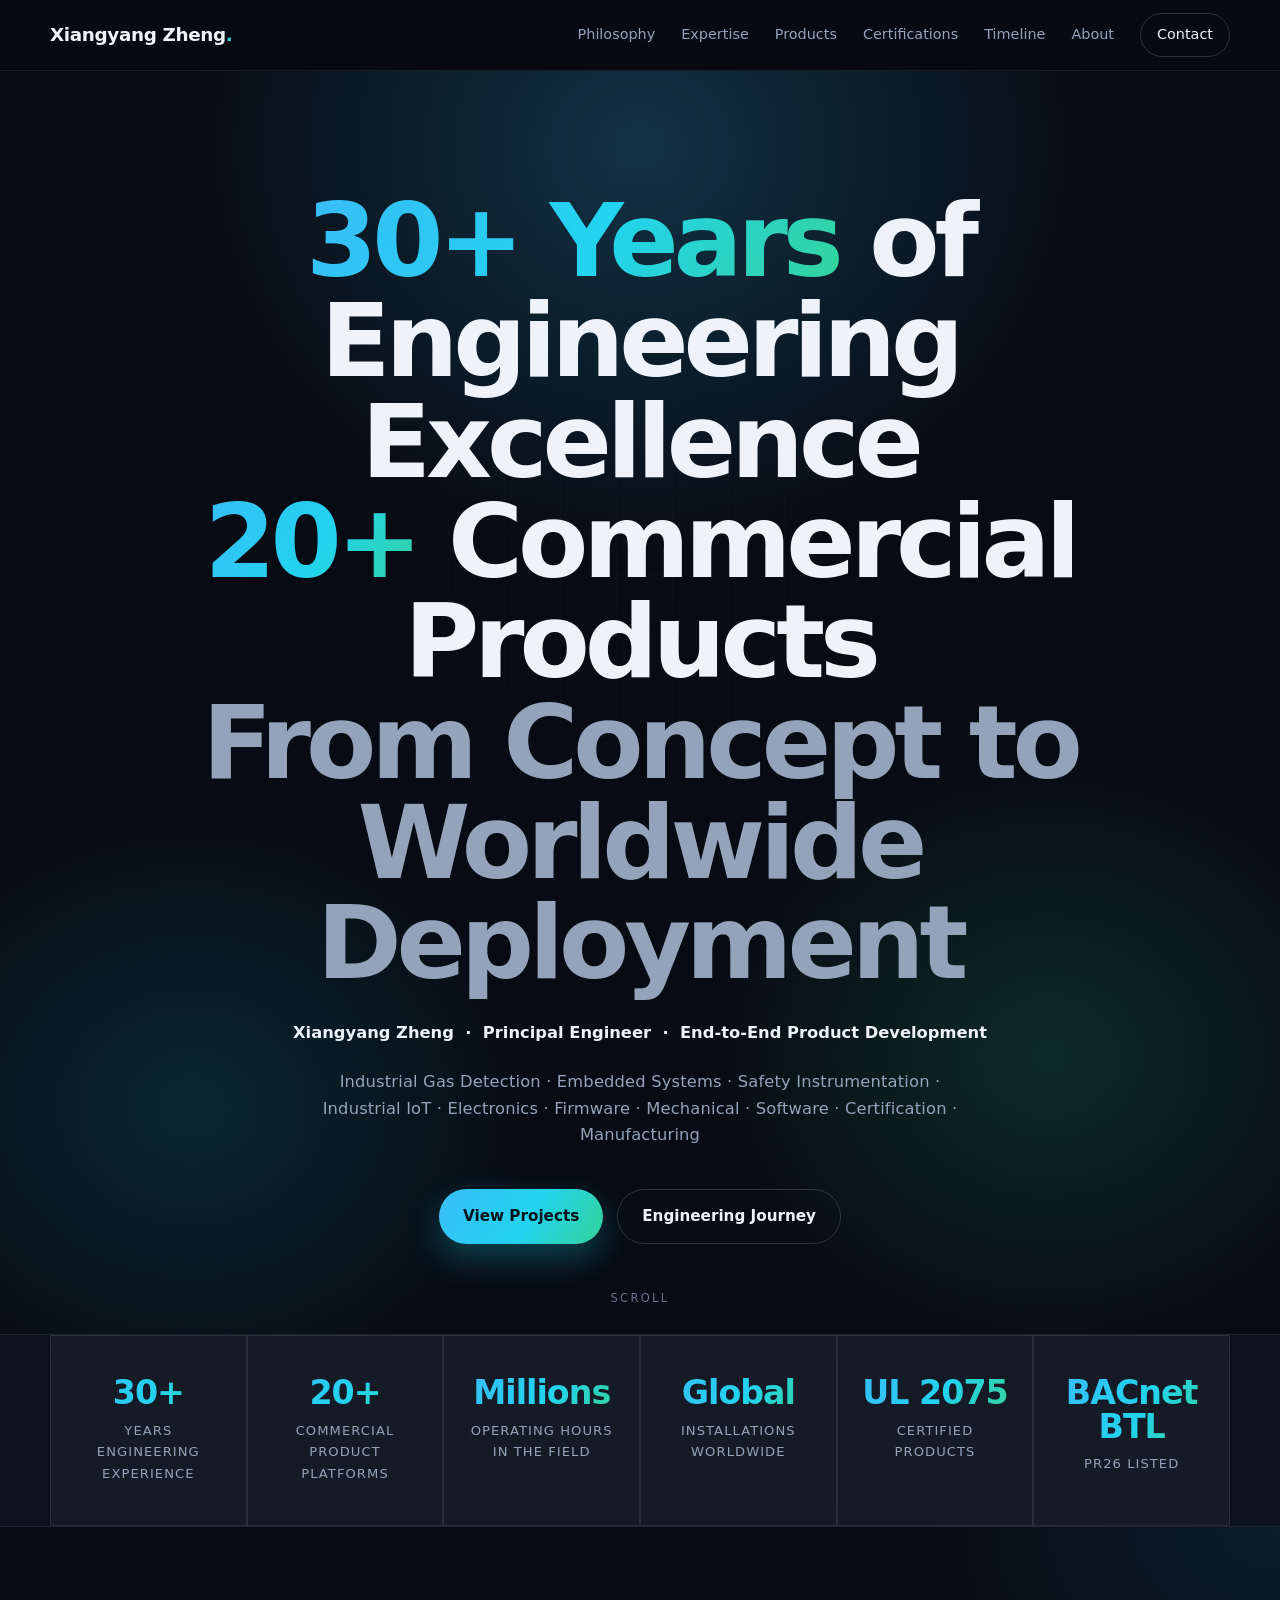
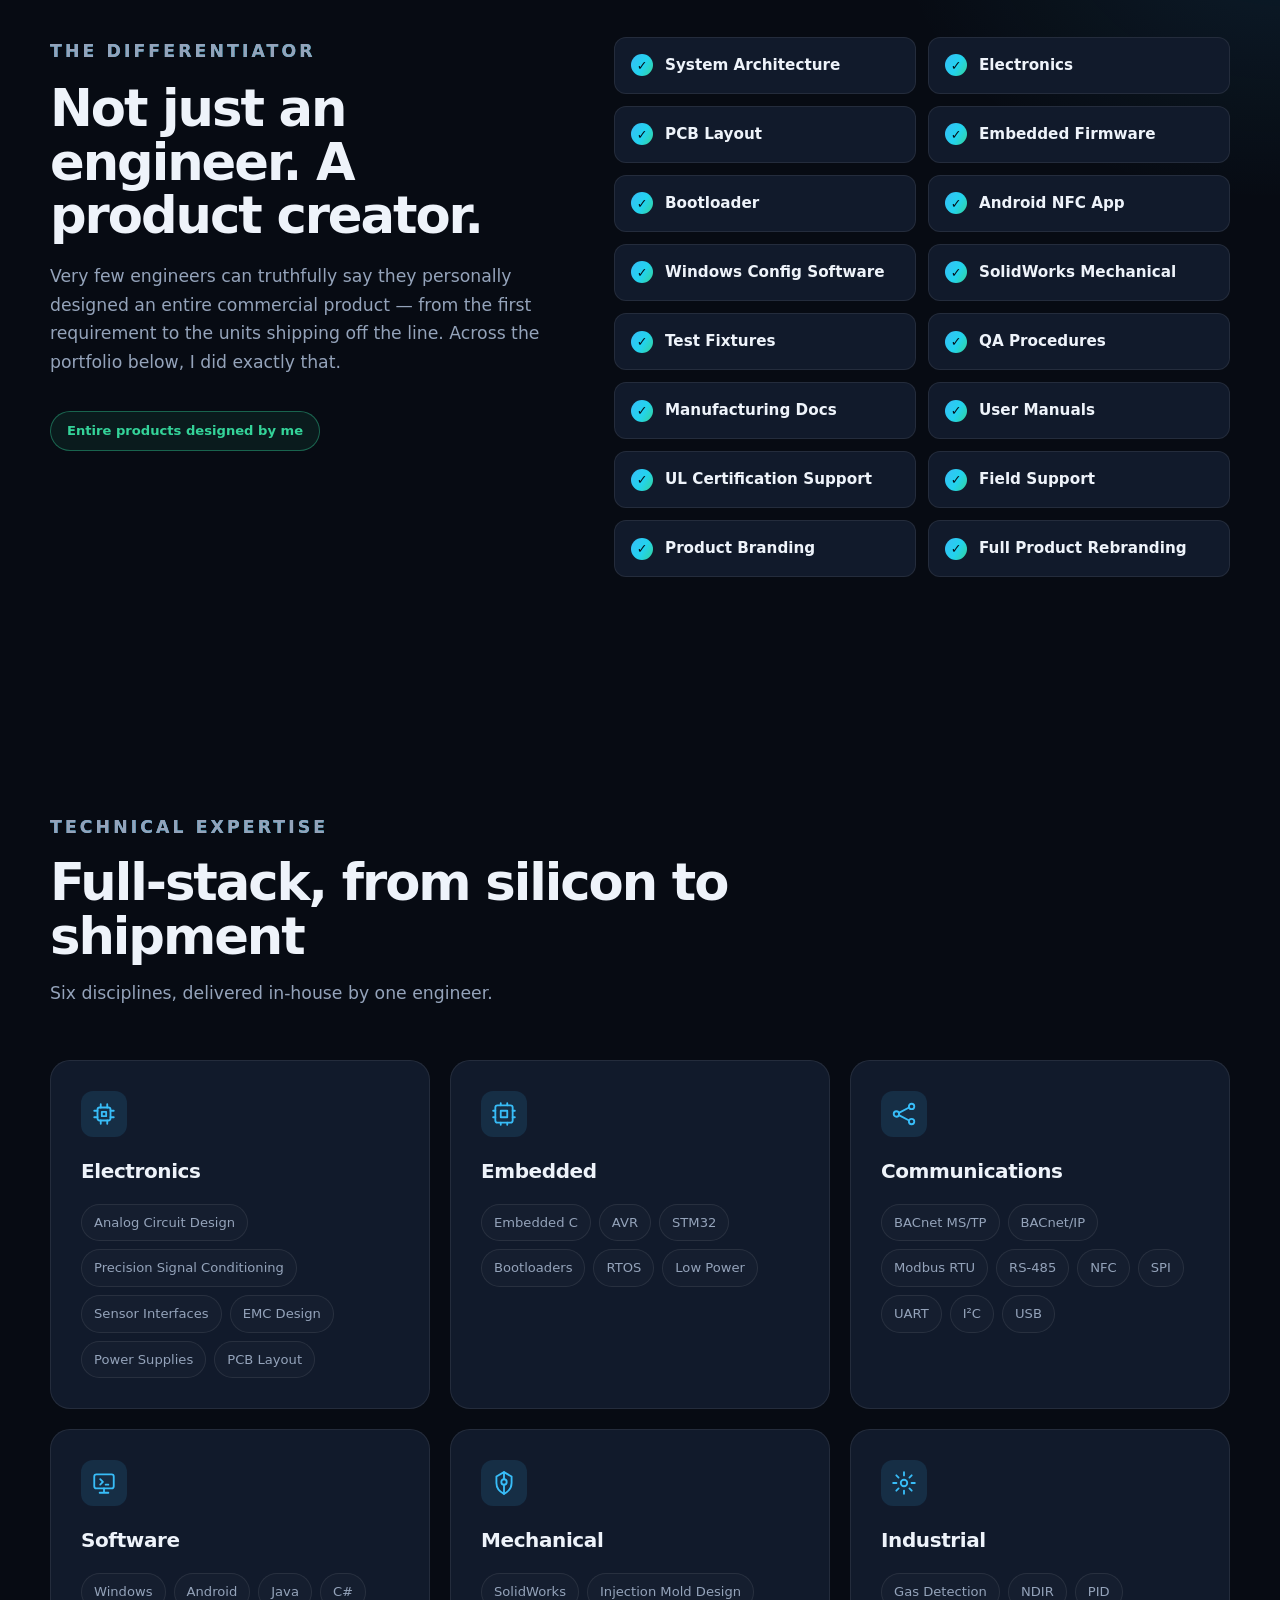
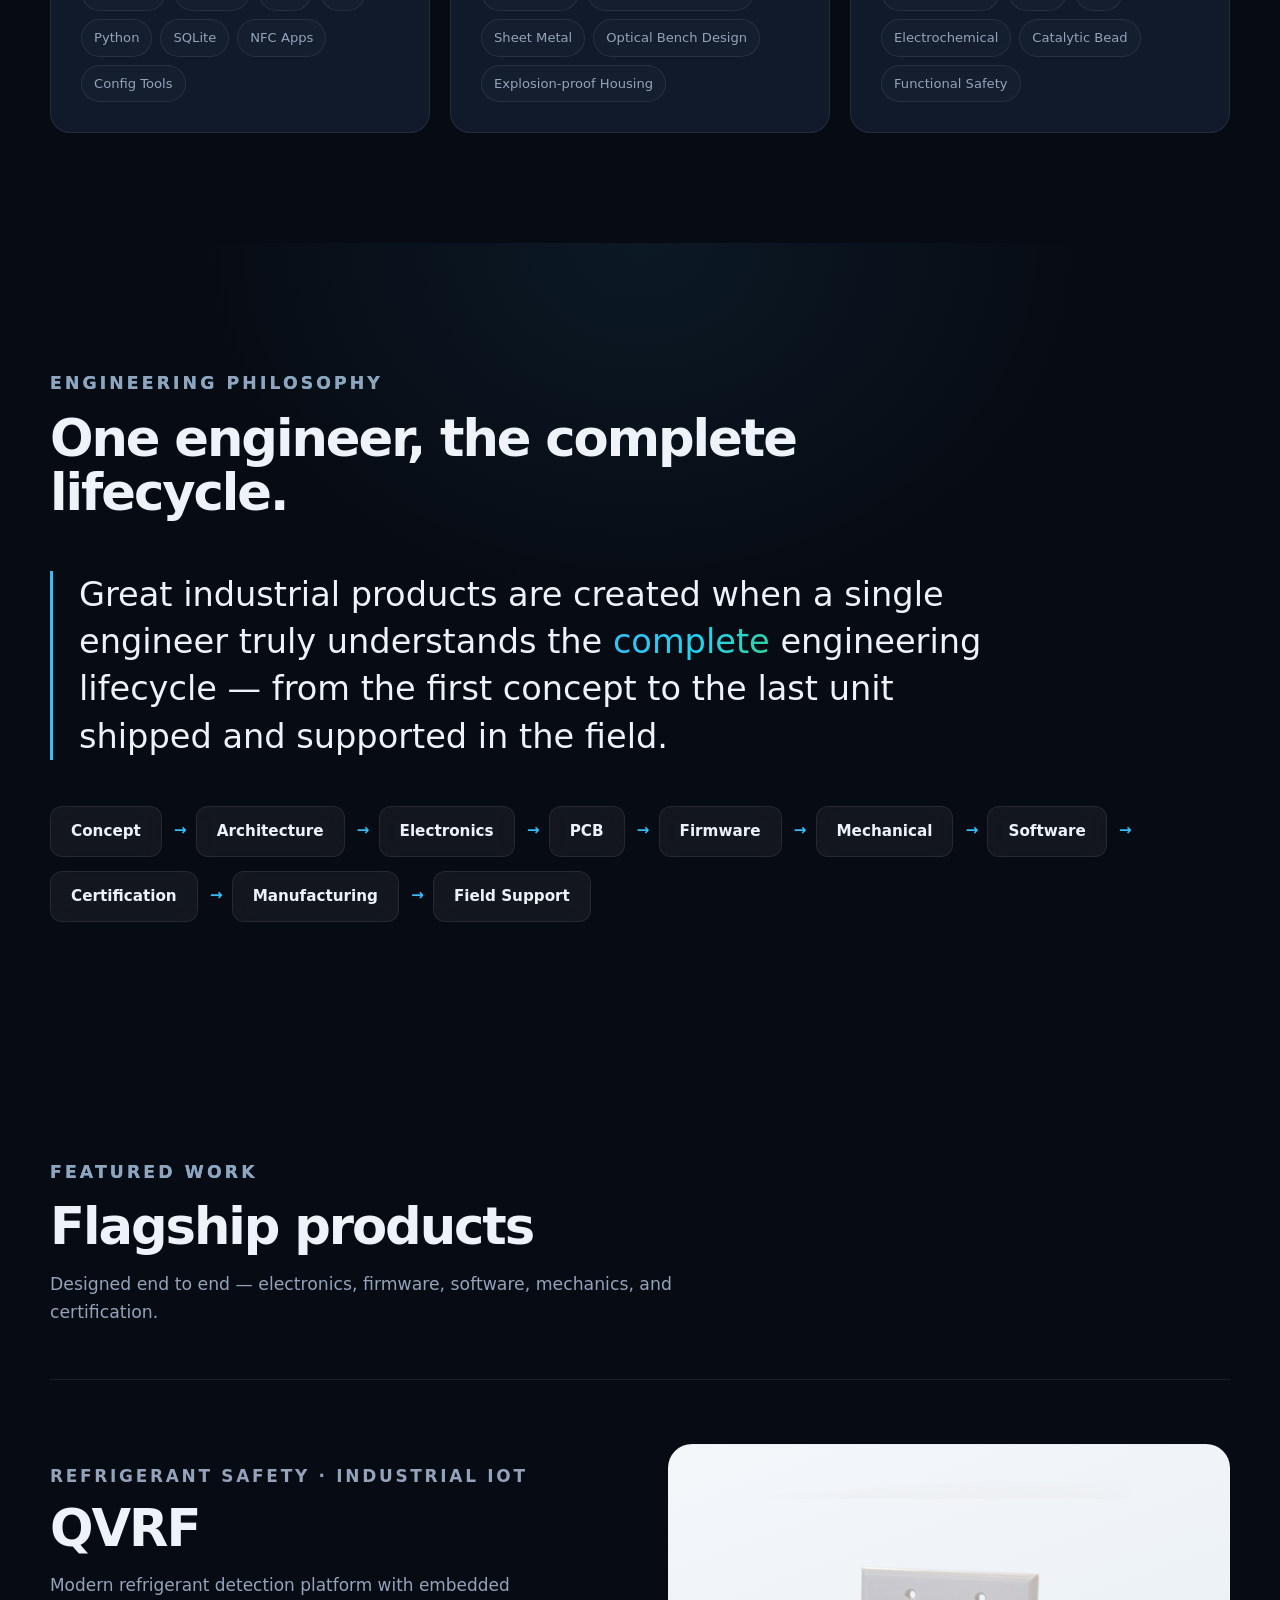
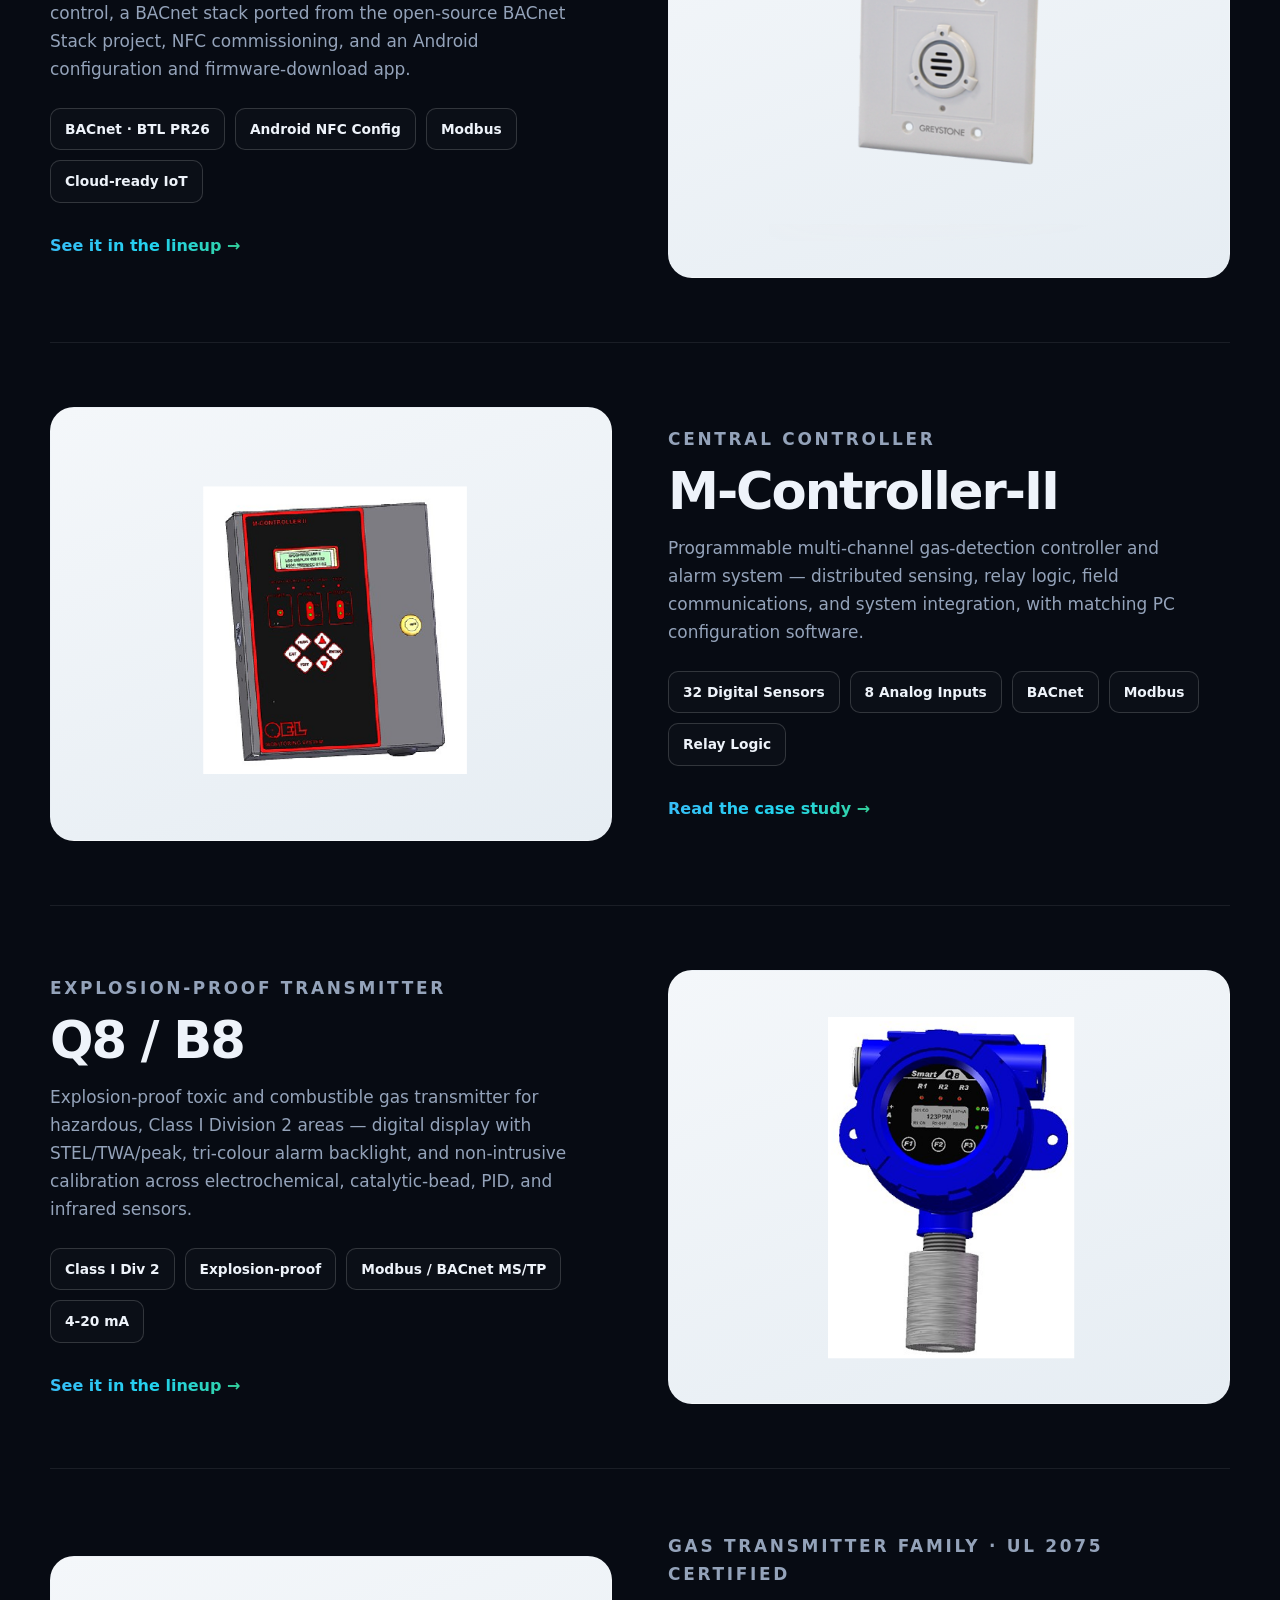
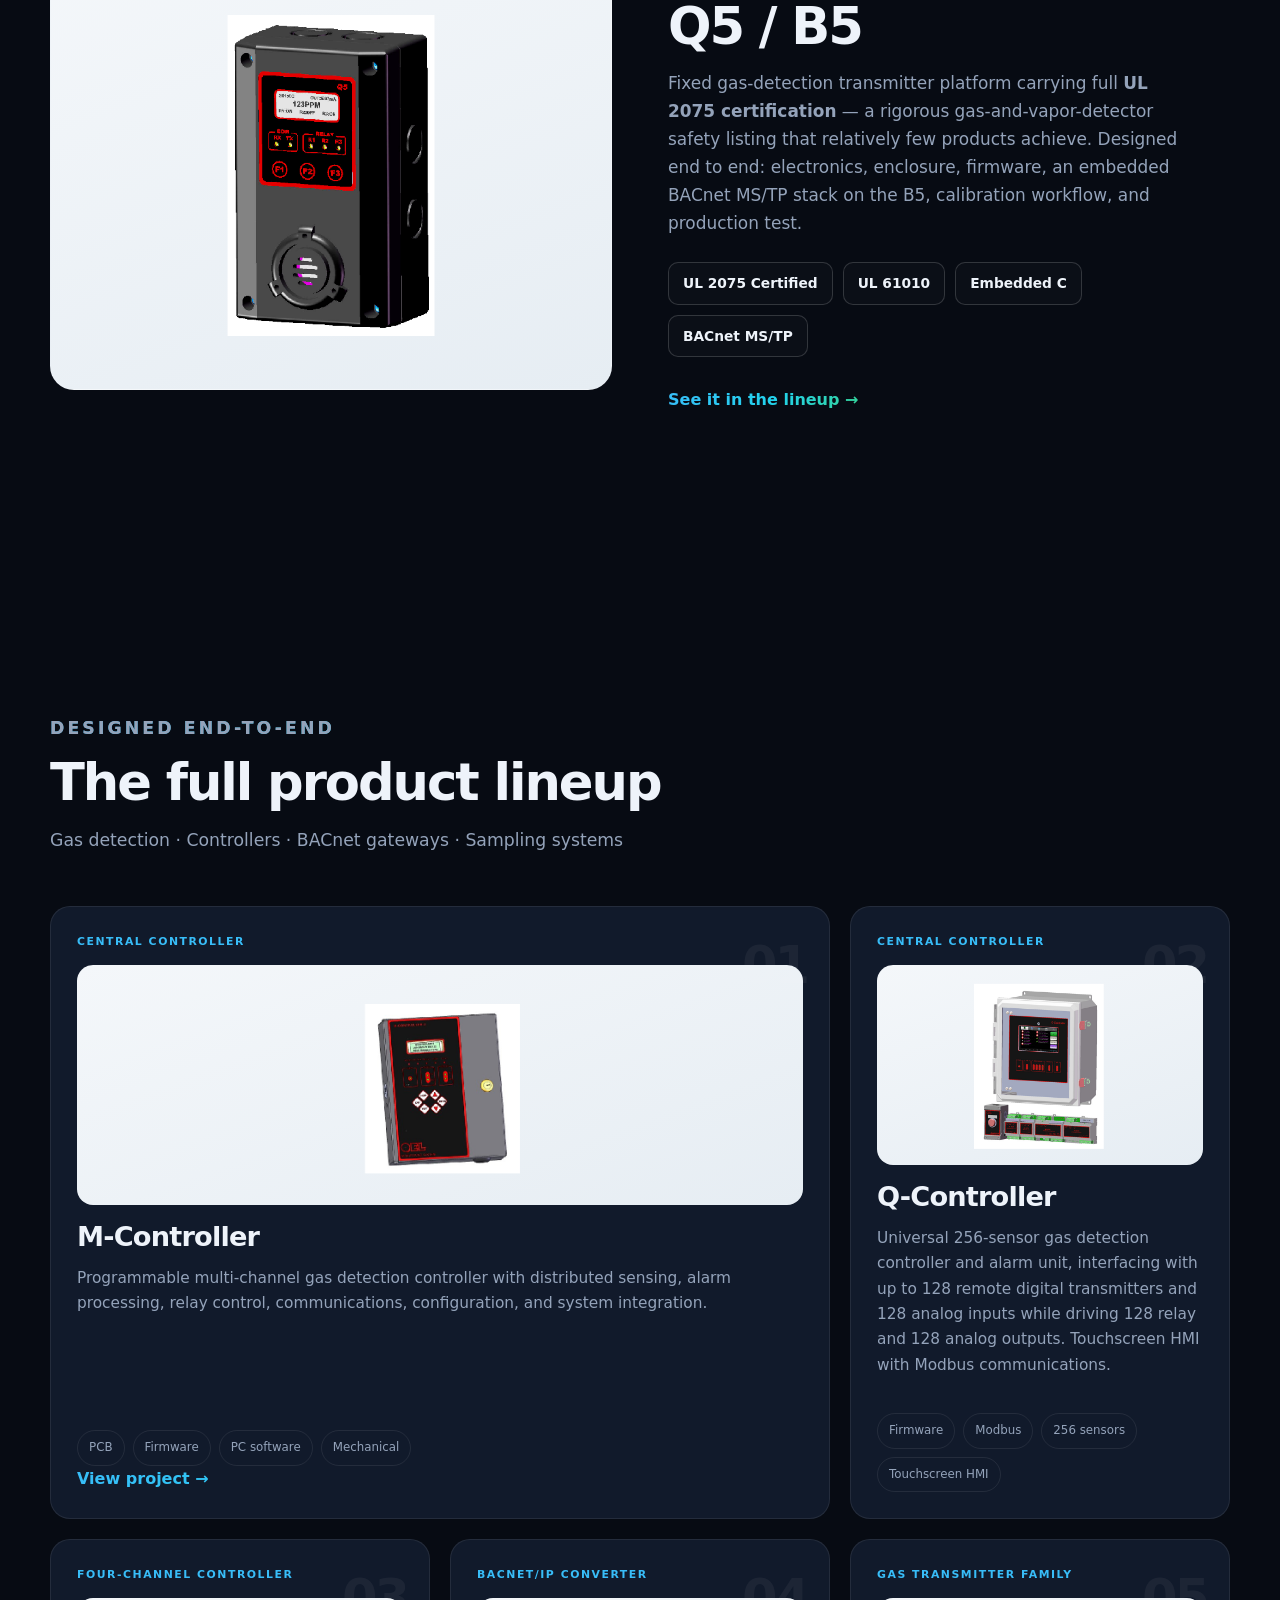
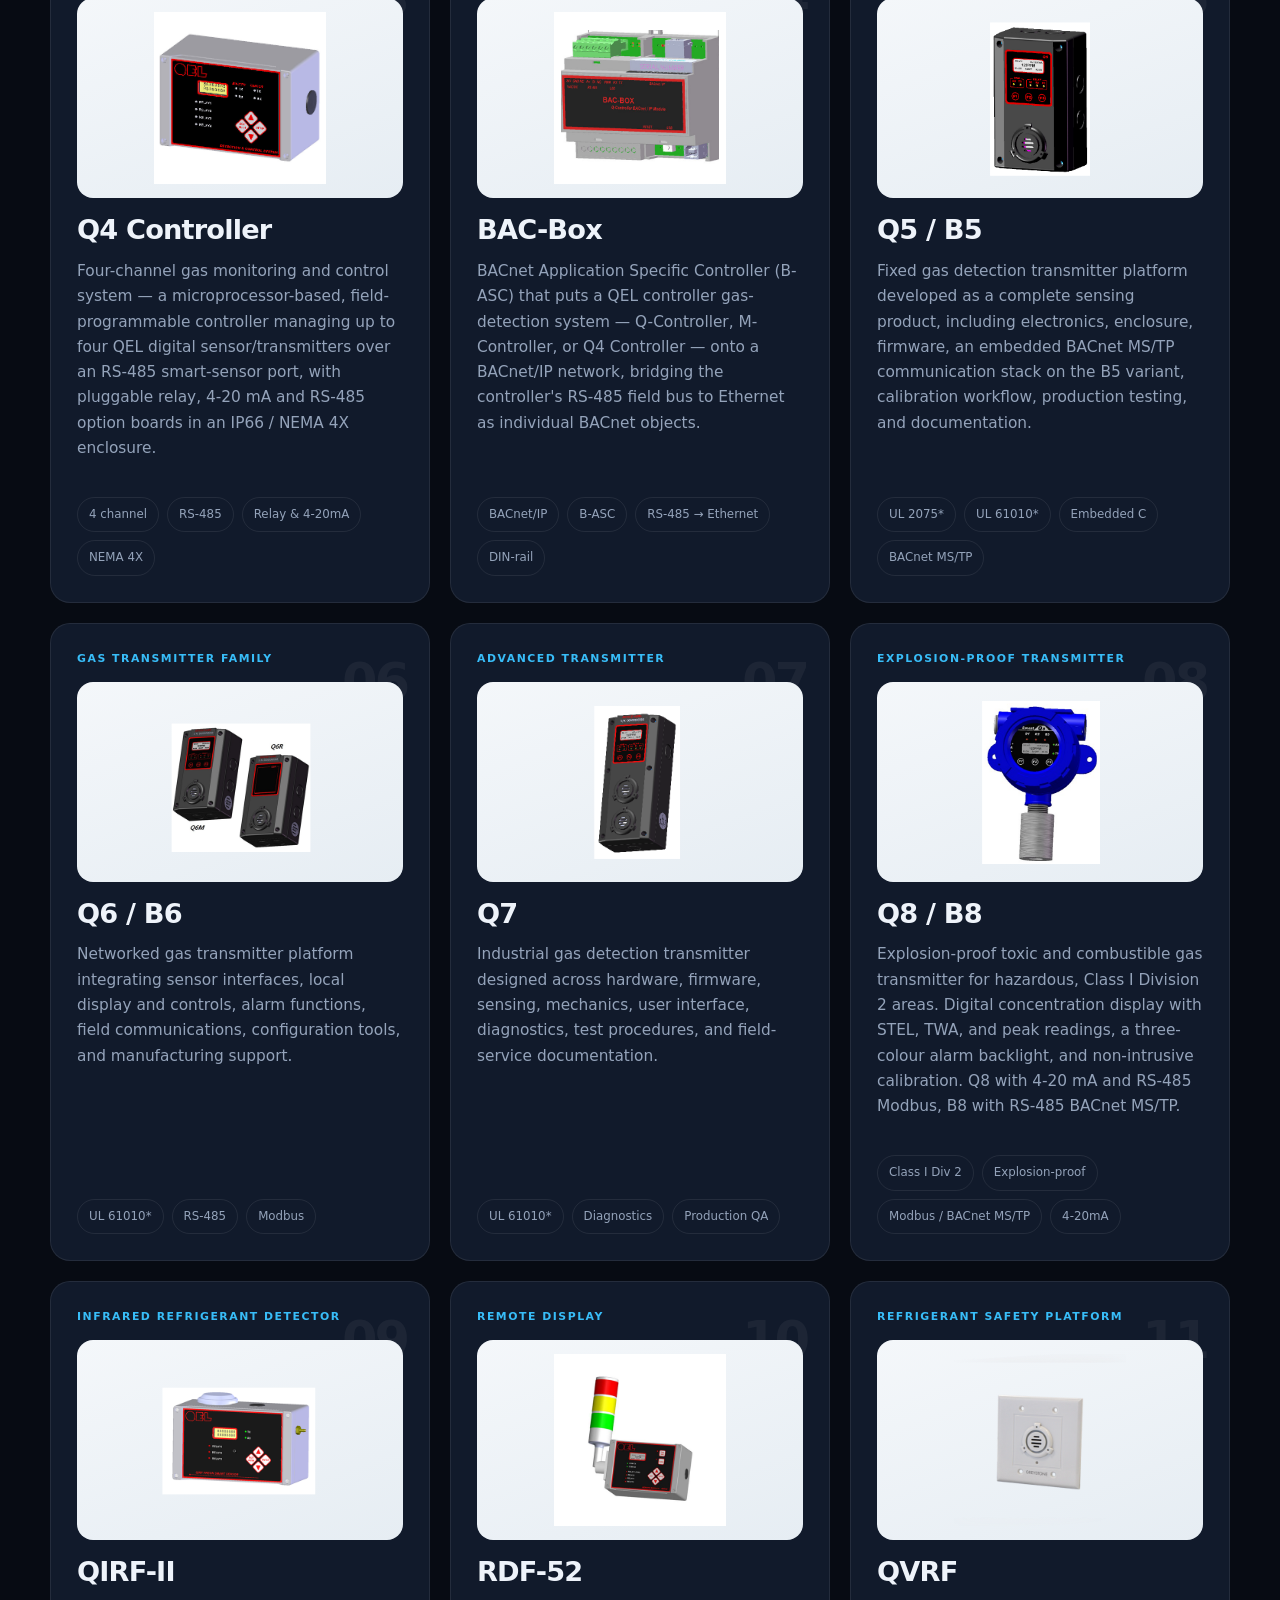
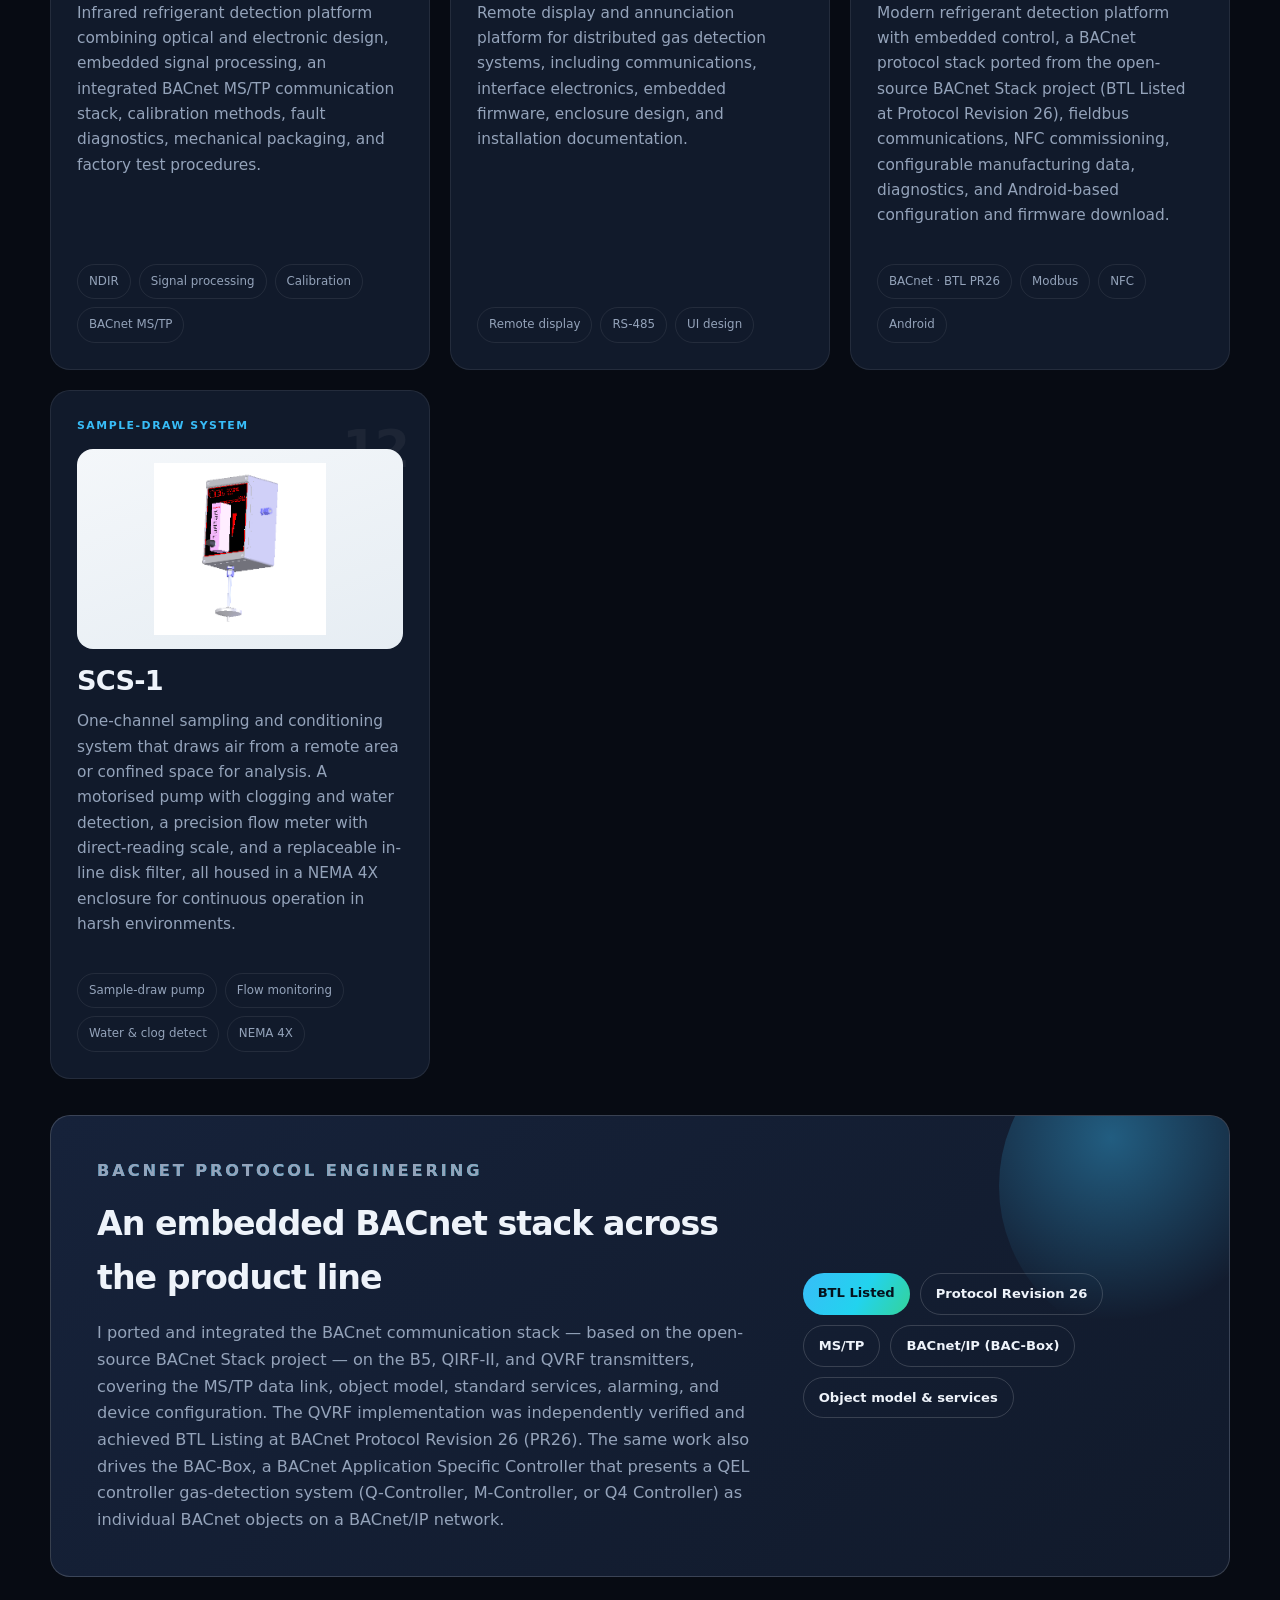
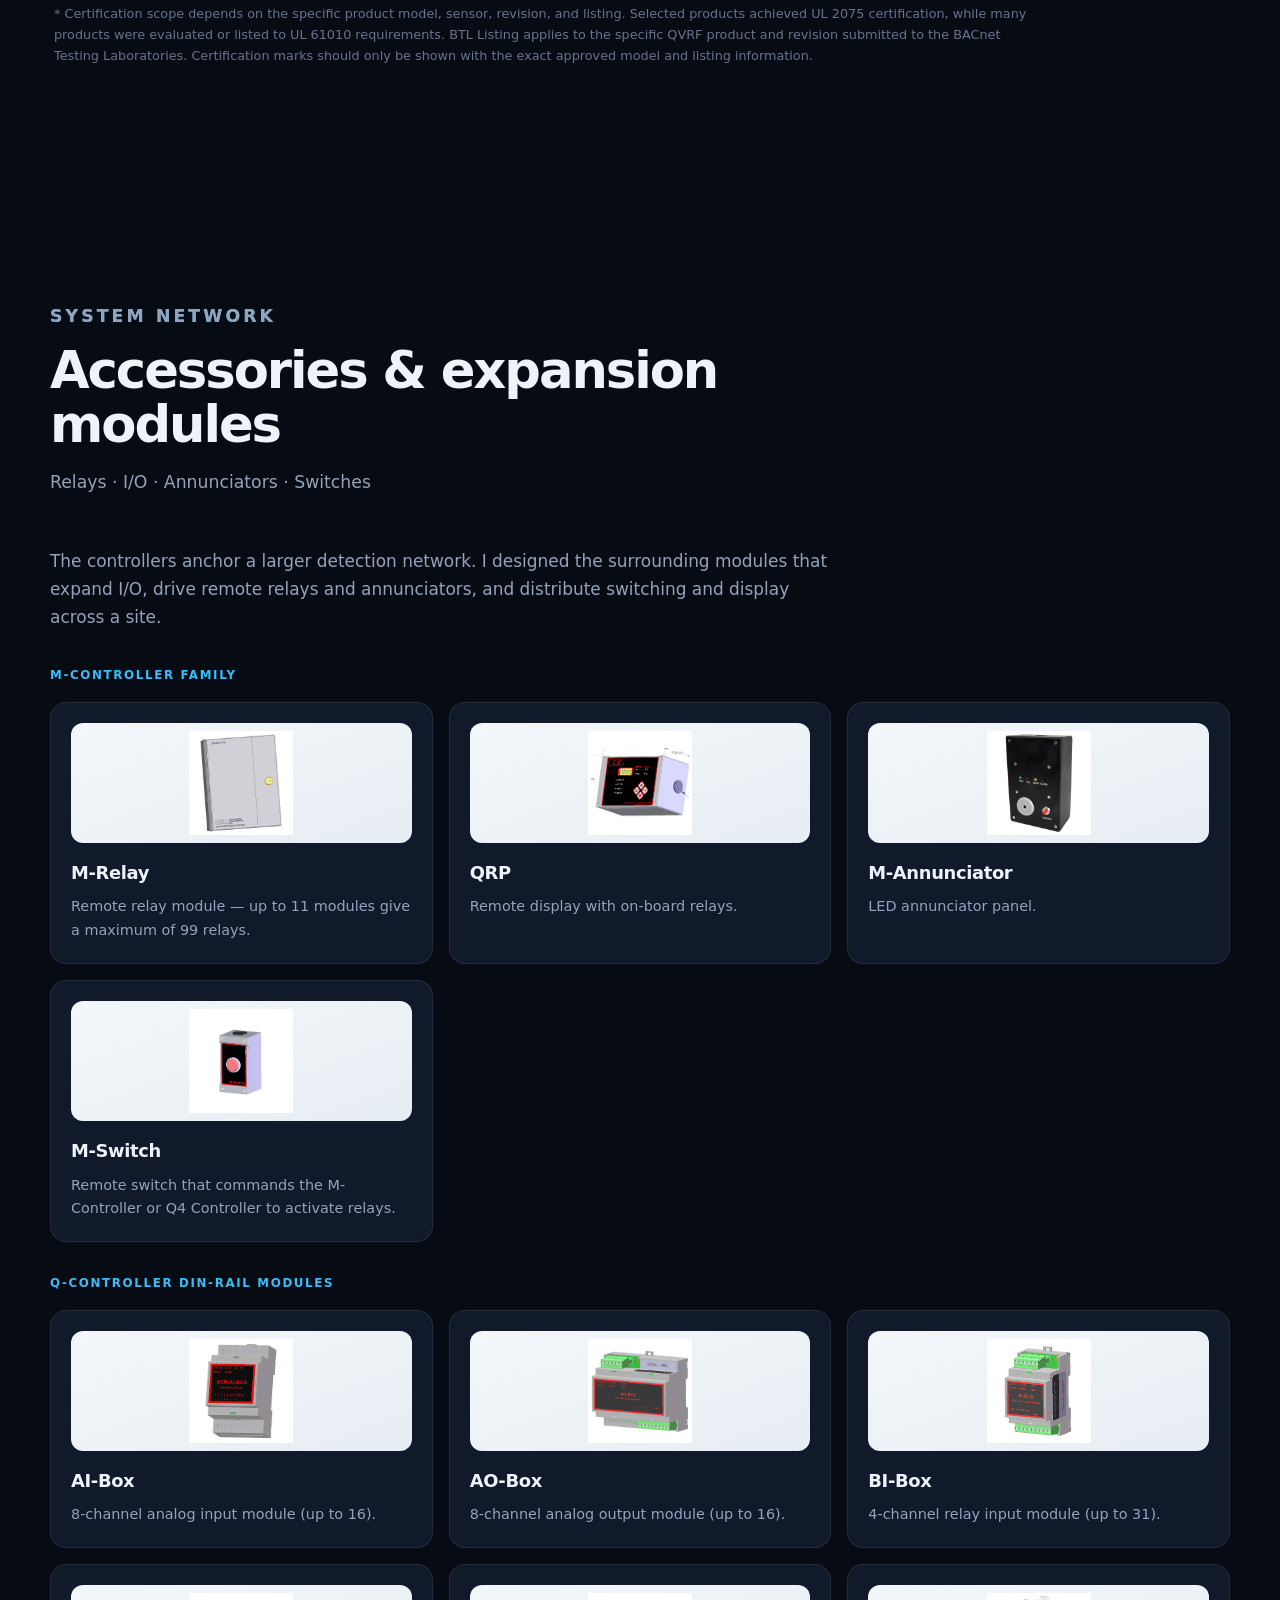
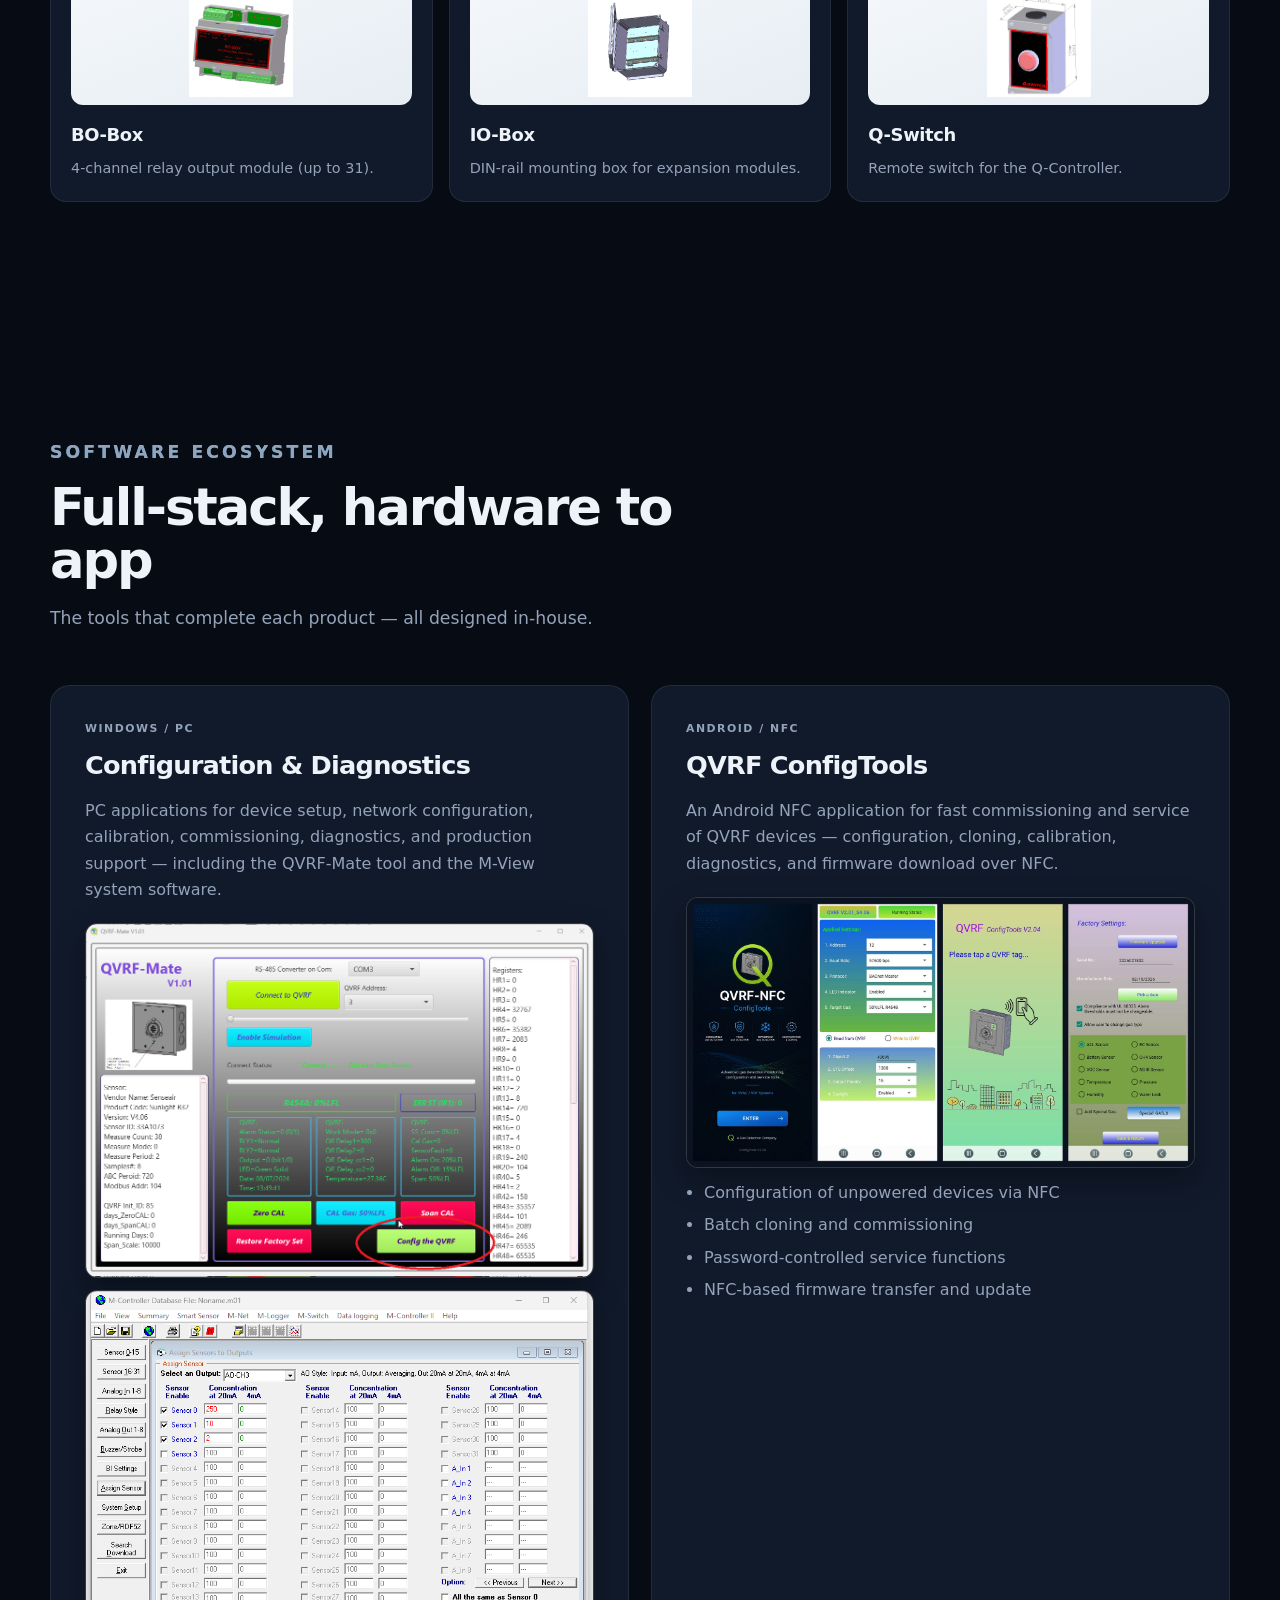
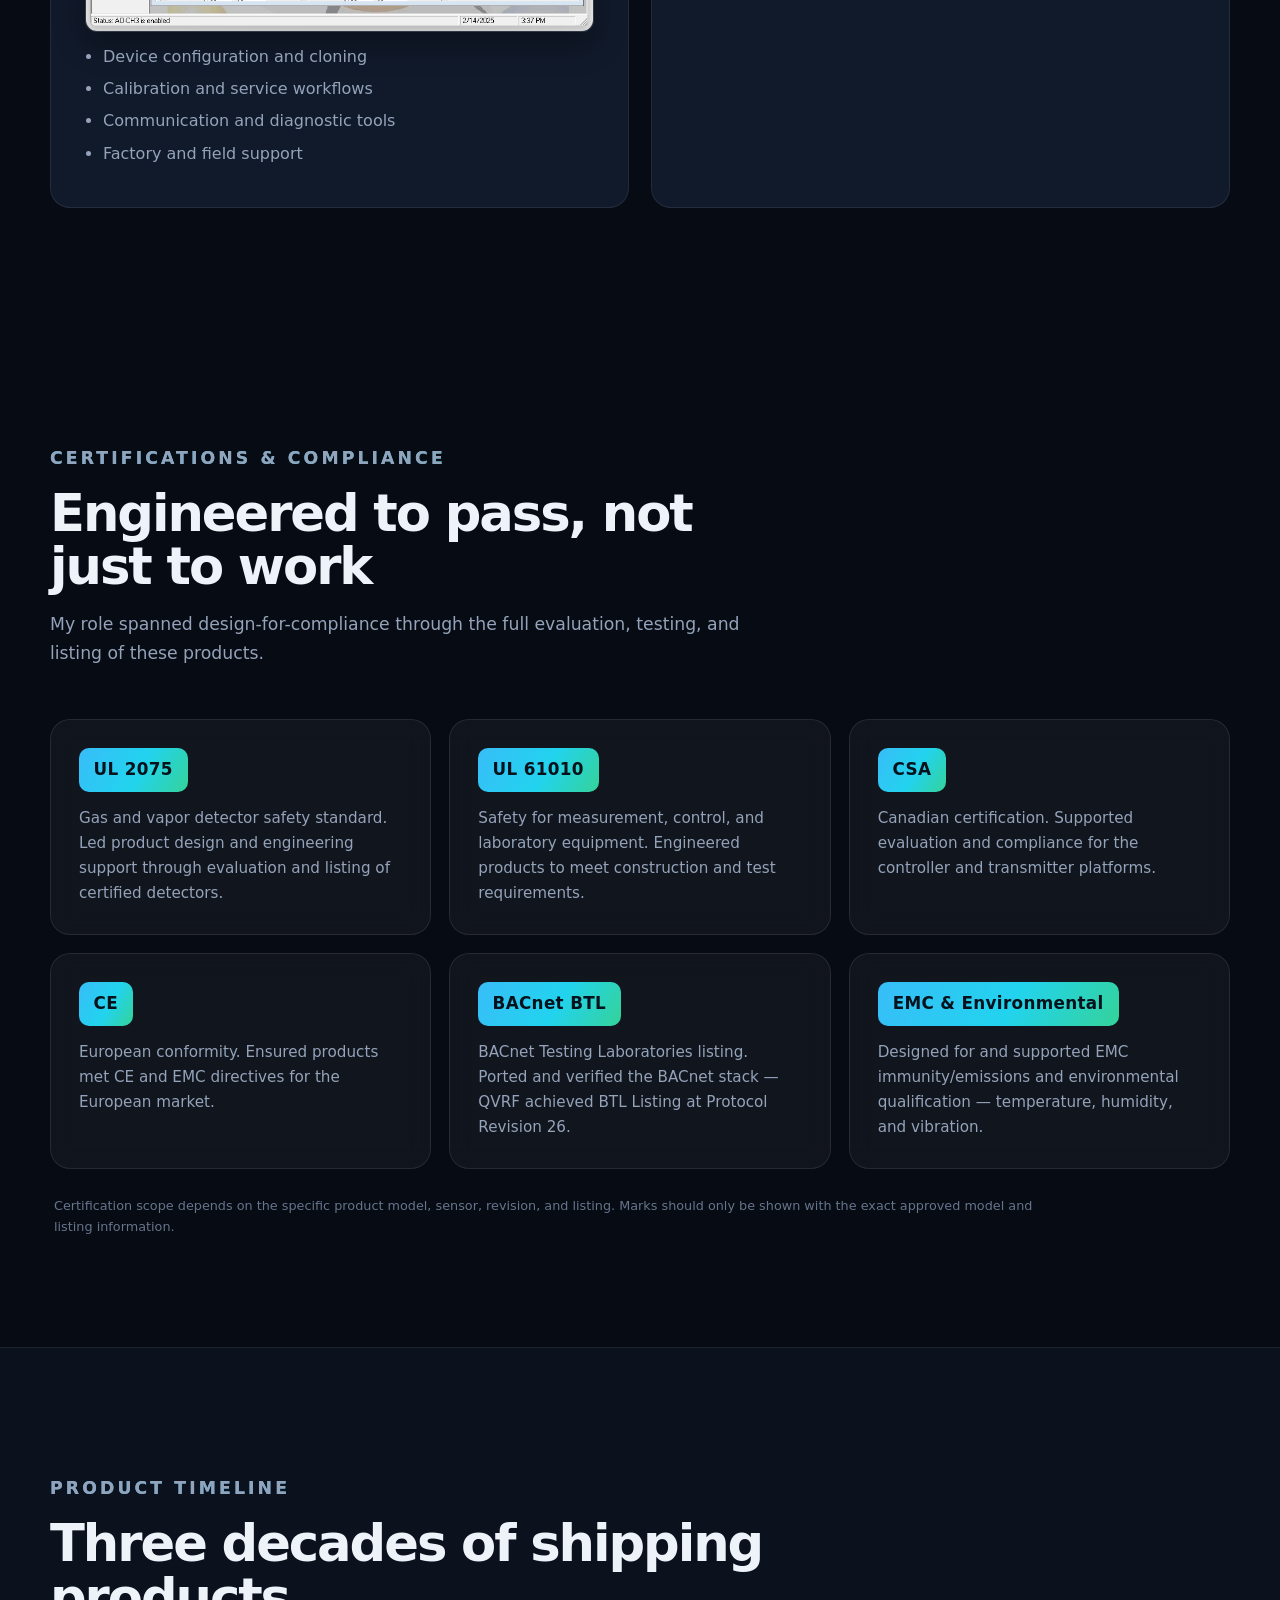
==== commit fc61a58e: "Combine 4 ConfigTools screenshots into one strip image" ====
--- a/index.html
+++ b/index.html
@@ -207,7 +207,7 @@
 <div class="section-head reveal"><p class="kicker">Software ecosystem</p><h2>Full-stack, hardware to app</h2><p>The tools that complete each product — all designed in-house.</p></div>
 <div class="sw-grid">
 <div class="sw-card reveal"><p class="project-number">Windows / PC</p><h3>Configuration &amp; Diagnostics</h3><p>PC applications for device setup, network configuration, calibration, commissioning, diagnostics, and production support — including the QVRF-Mate tool and the M-View system software.</p><div class="sw-shots sw-shots--win"><img alt="QVRF-Mate Windows configuration software" loading="lazy" src="images/qvrf-mate.png"/><img alt="M-View controller system software" loading="lazy" src="images/m-view.png"/></div><ul><li>Device configuration and cloning</li><li>Calibration and service workflows</li><li>Communication and diagnostic tools</li><li>Factory and field support</li></ul></div>
-<div class="sw-card reveal"><p class="project-number">Android / NFC</p><h3>QVRF ConfigTools</h3><p>An Android NFC application for fast commissioning and service of QVRF devices — configuration, cloning, calibration, diagnostics, and firmware download over NFC.</p><div class="sw-shots sw-shots--phone"><img alt="QVRF ConfigTools Android app — applied settings" loading="lazy" src="images/configtools-1.jpg"/><img alt="QVRF ConfigTools Android app — tap a QVRF tag" loading="lazy" src="images/configtools-2.jpg"/><img alt="QVRF ConfigTools Android app — factory settings" loading="lazy" src="images/configtools-3.jpg"/></div><ul><li>Configuration of unpowered devices via NFC</li><li>Batch cloning and commissioning</li><li>Password-controlled service functions</li><li>NFC-based firmware transfer and update</li></ul></div>
+<div class="sw-card reveal"><p class="project-number">Android / NFC</p><h3>QVRF ConfigTools</h3><p>An Android NFC application for fast commissioning and service of QVRF devices — configuration, cloning, calibration, diagnostics, and firmware download over NFC.</p><div class="sw-shots sw-shots--strip"><img alt="QVRF ConfigTools Android NFC app — splash, applied settings, tap-to-scan, and factory settings screens" loading="lazy" src="images/configtools.jpg"/></div><ul><li>Configuration of unpowered devices via NFC</li><li>Batch cloning and commissioning</li><li>Password-controlled service functions</li><li>NFC-based firmware transfer and update</li></ul></div>
 </div>
 </div>
 </section>
--- a/styles.css
+++ b/styles.css
@@ -217,10 +217,8 @@
 .sw-shots img{border-radius:12px;border:1px solid var(--line-strong);background:#0b1220;
   box-shadow:0 12px 30px rgba(0,0,0,.35);transition:transform .25s,box-shadow .25s}
 .sw-shots img:hover{transform:translateY(-4px);box-shadow:0 18px 40px rgba(0,0,0,.5)}
-.sw-shots--phone img{width:calc((100% - 24px)/3);object-fit:cover;aspect-ratio:1080/2316}
-.sw-shots--win{flex-direction:column}
-.sw-shots--win img{width:100%}
-@media(max-width:640px){.sw-shots--phone img{aspect-ratio:auto;height:auto}}
+.sw-shots--win,.sw-shots--strip{flex-direction:column}
+.sw-shots--win img,.sw-shots--strip img{width:100%}
 
 /* ---------- About ---------- */
 .about{background:radial-gradient(50% 70% at 0 100%,rgba(52,211,153,.08),transparent 60%),var(--bg)}
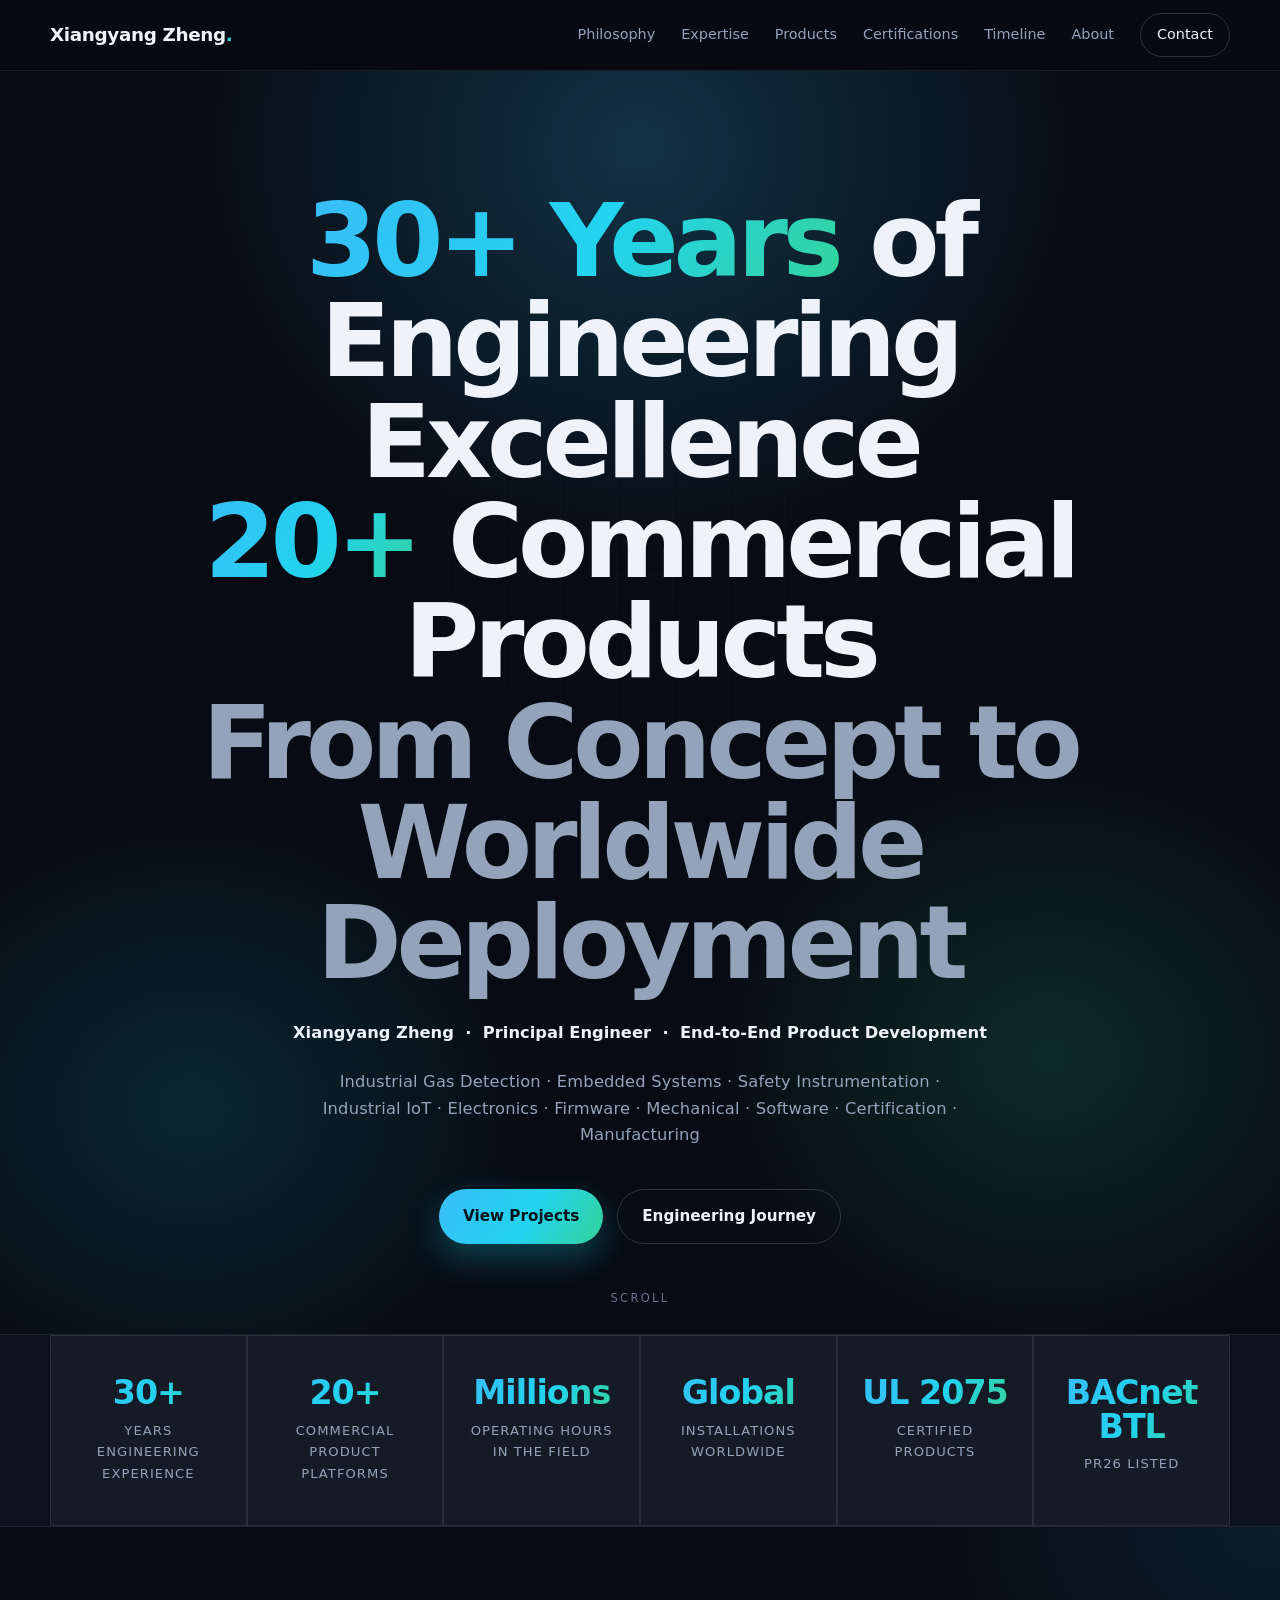
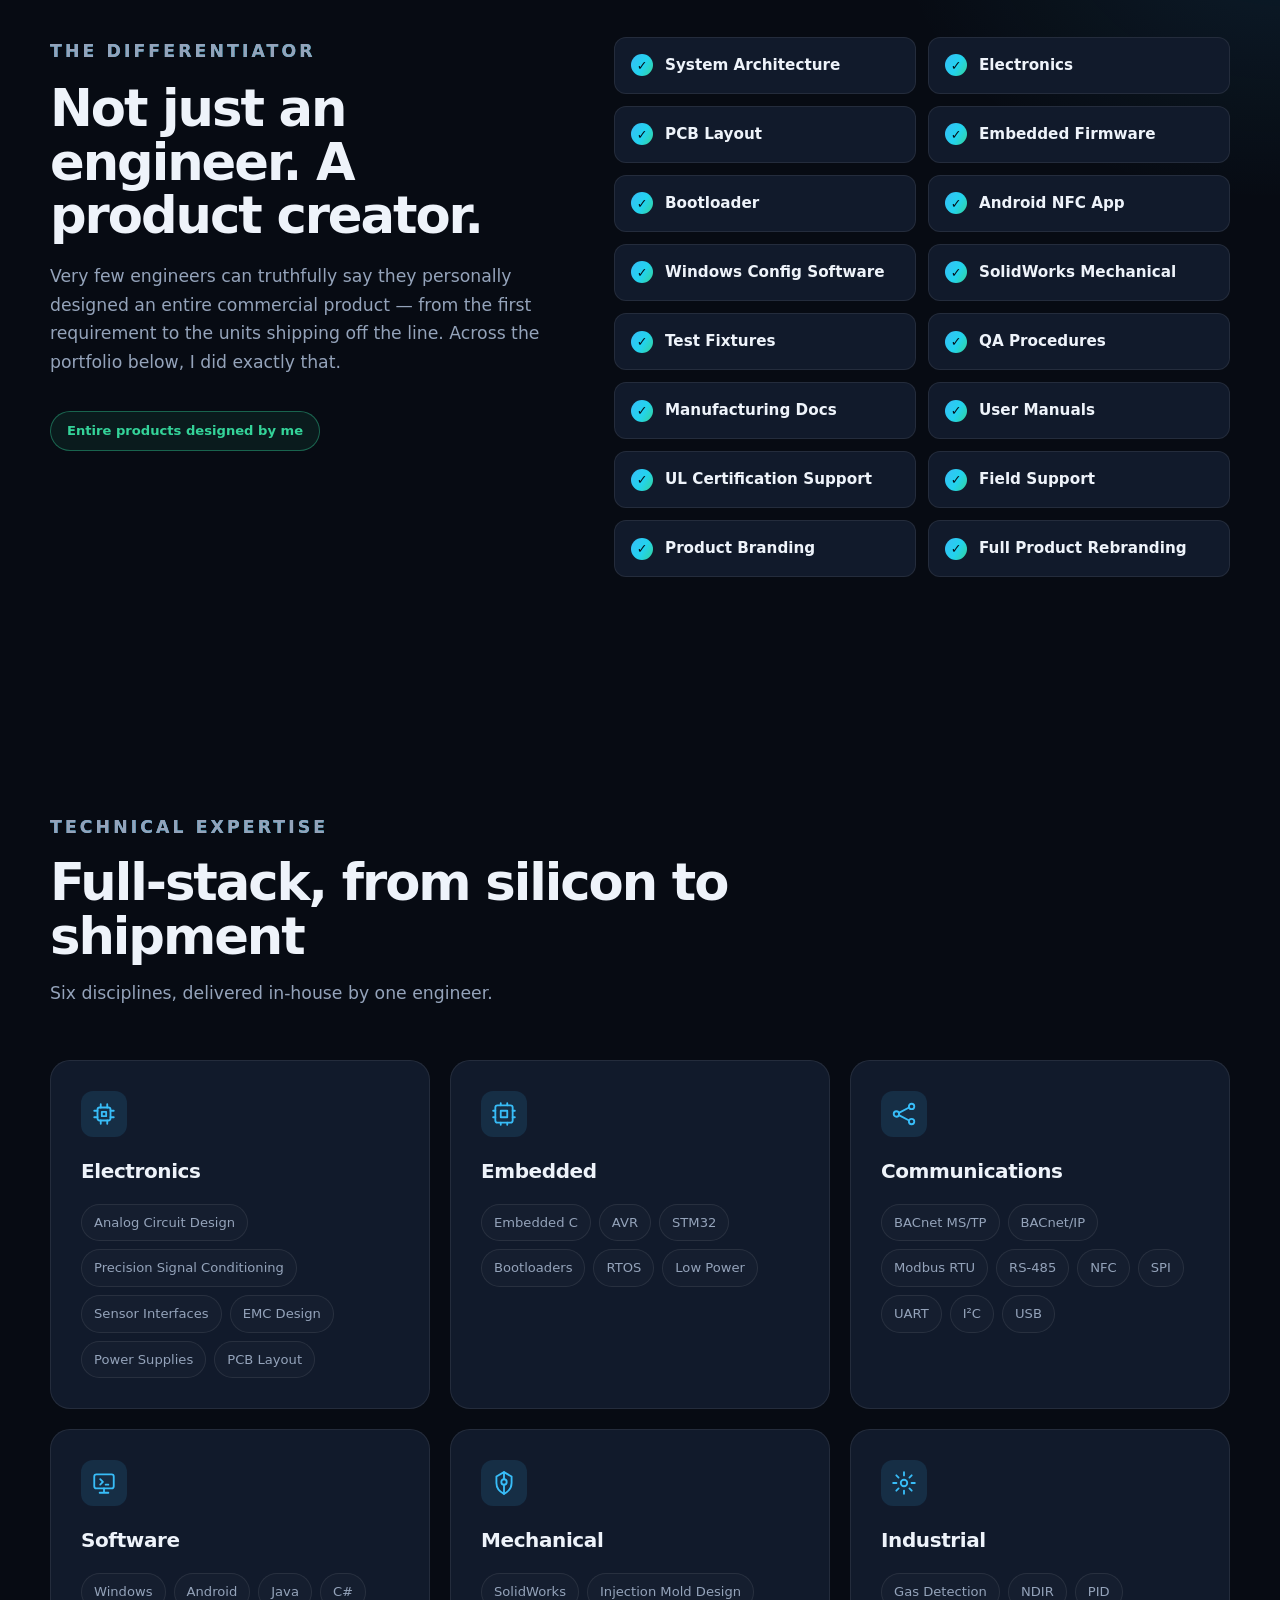
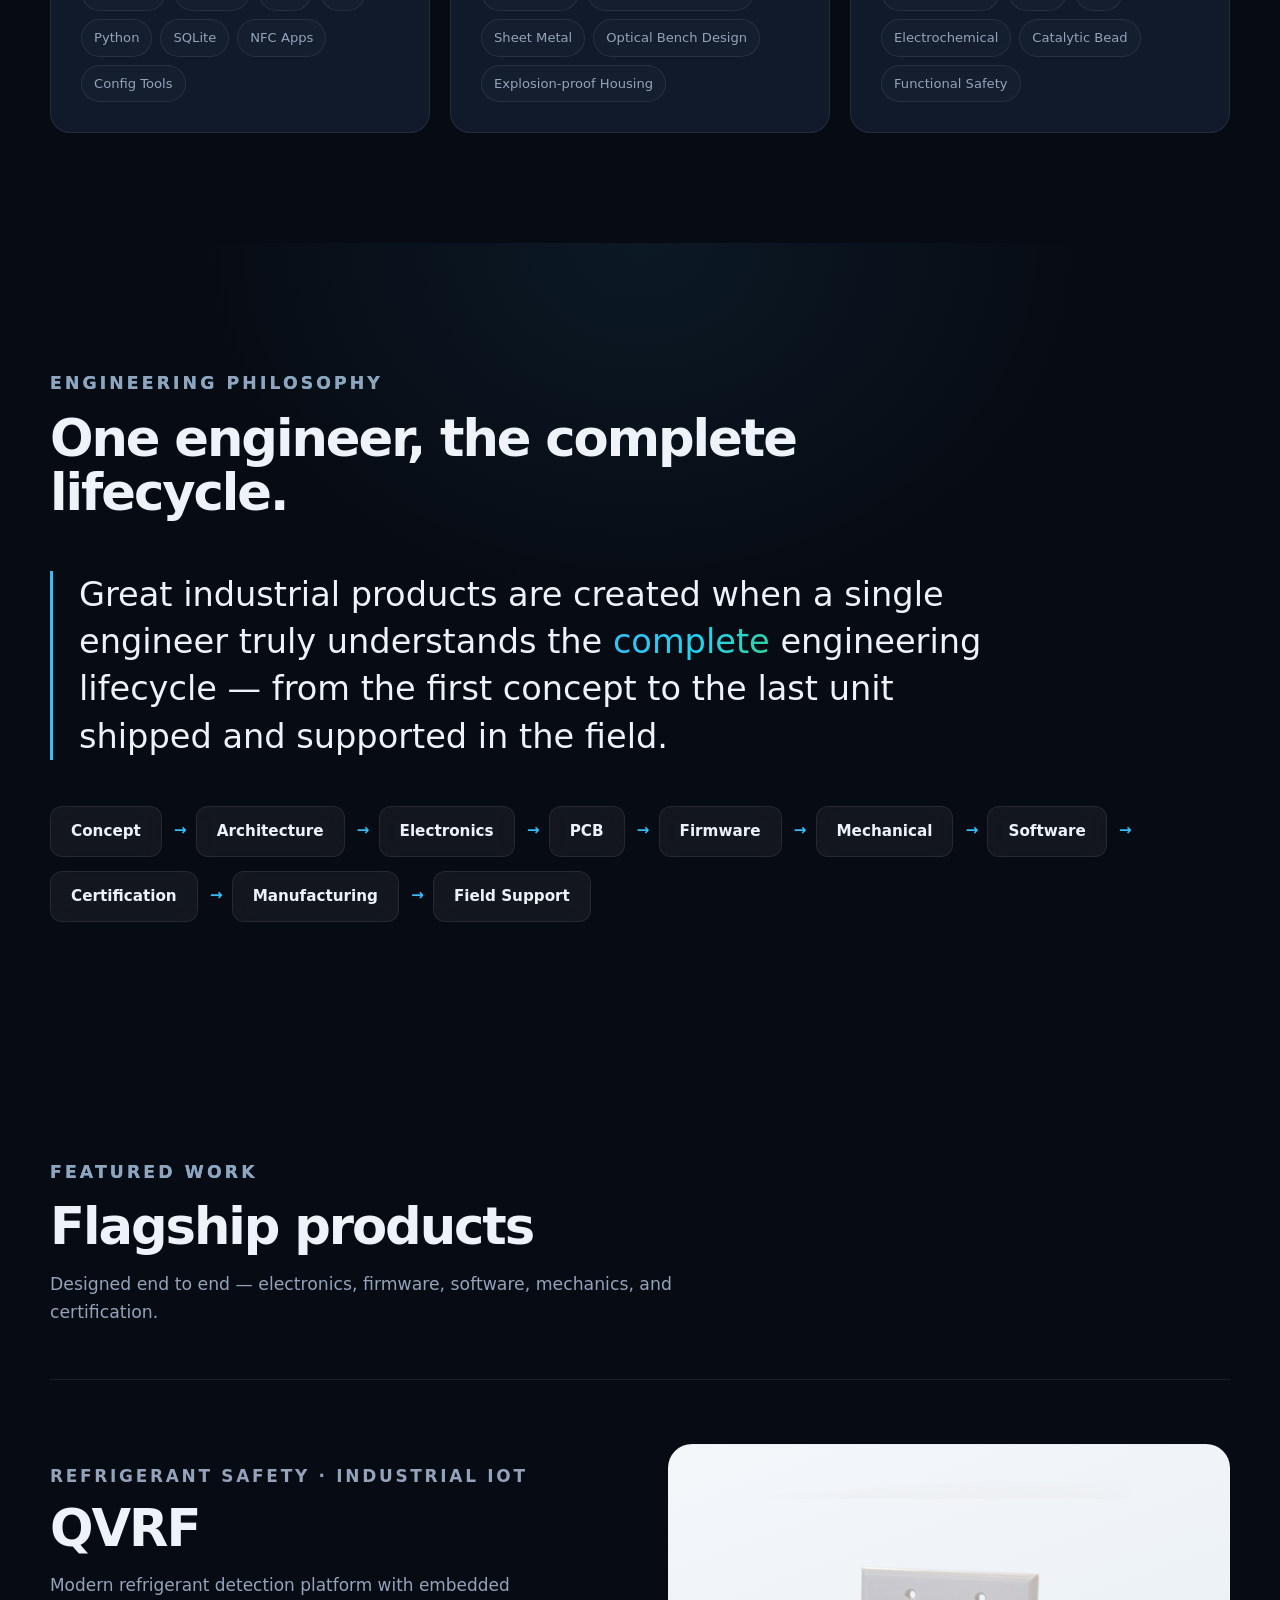
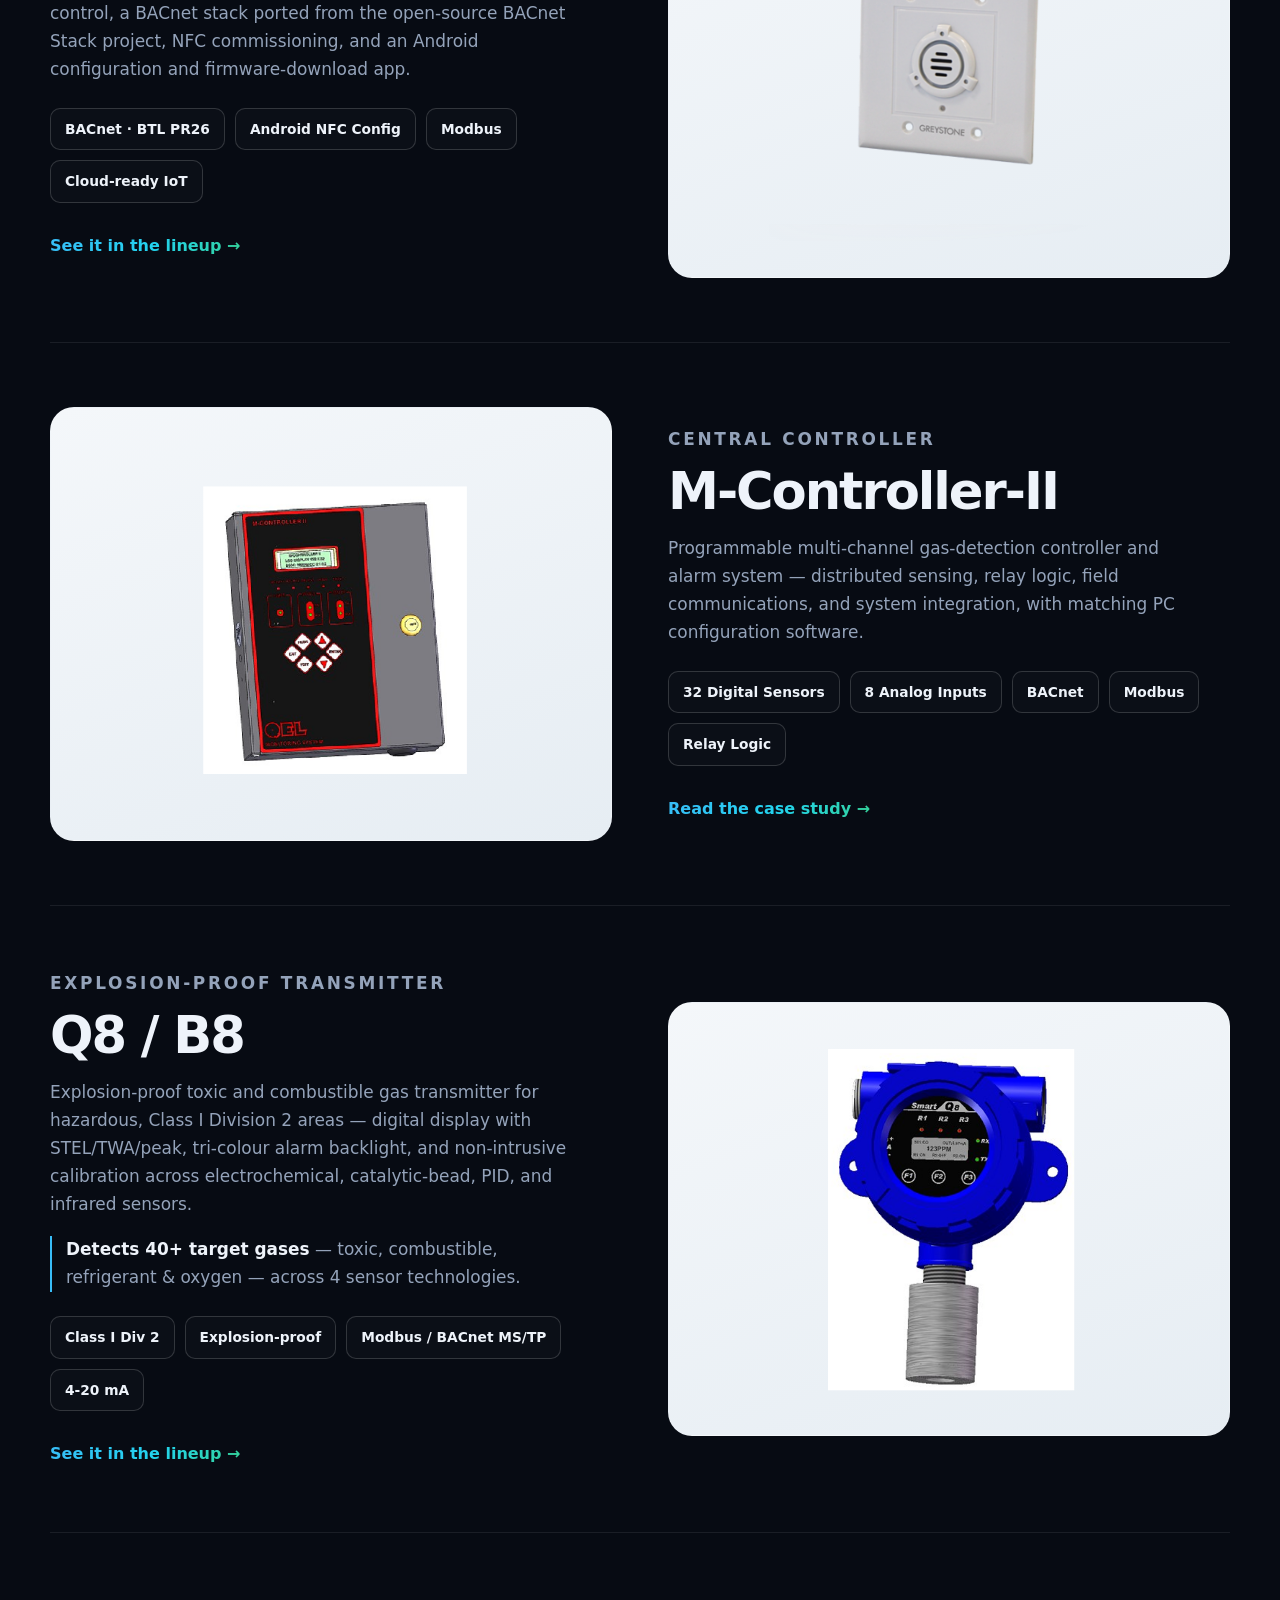
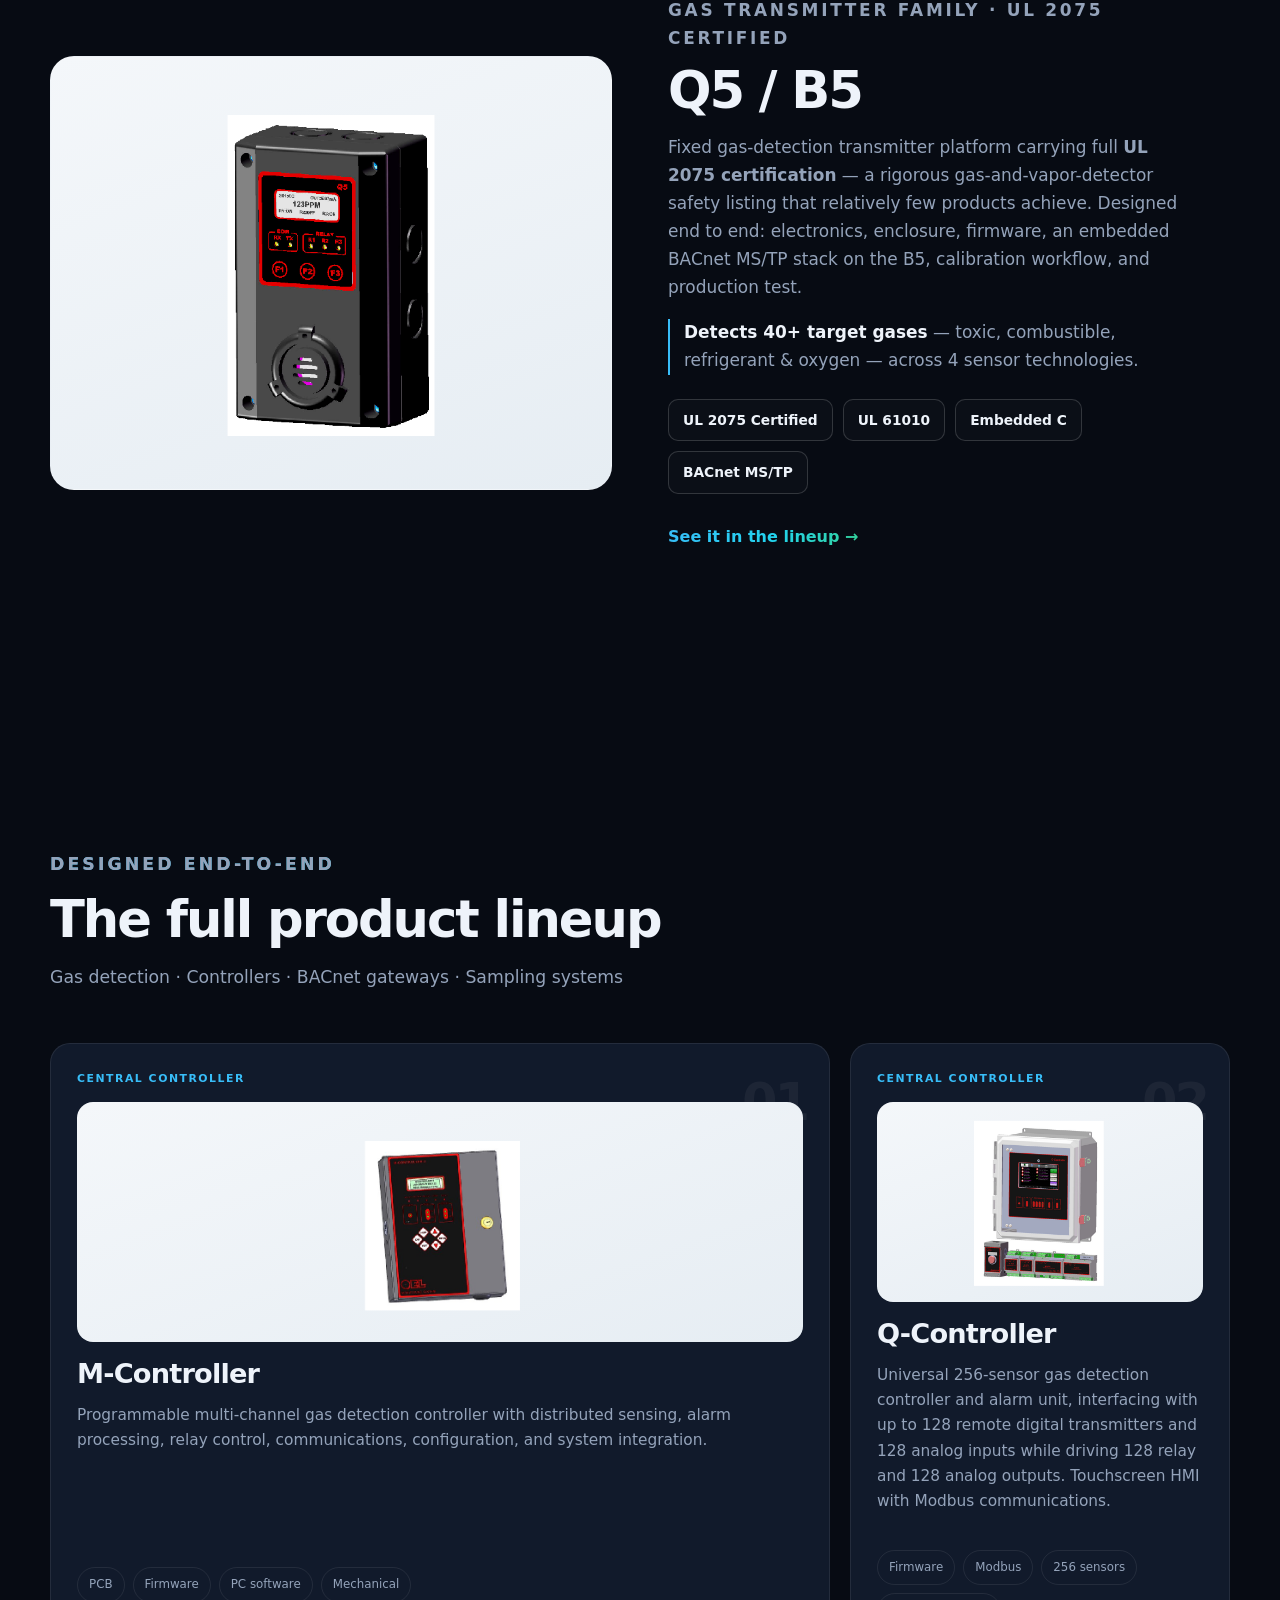
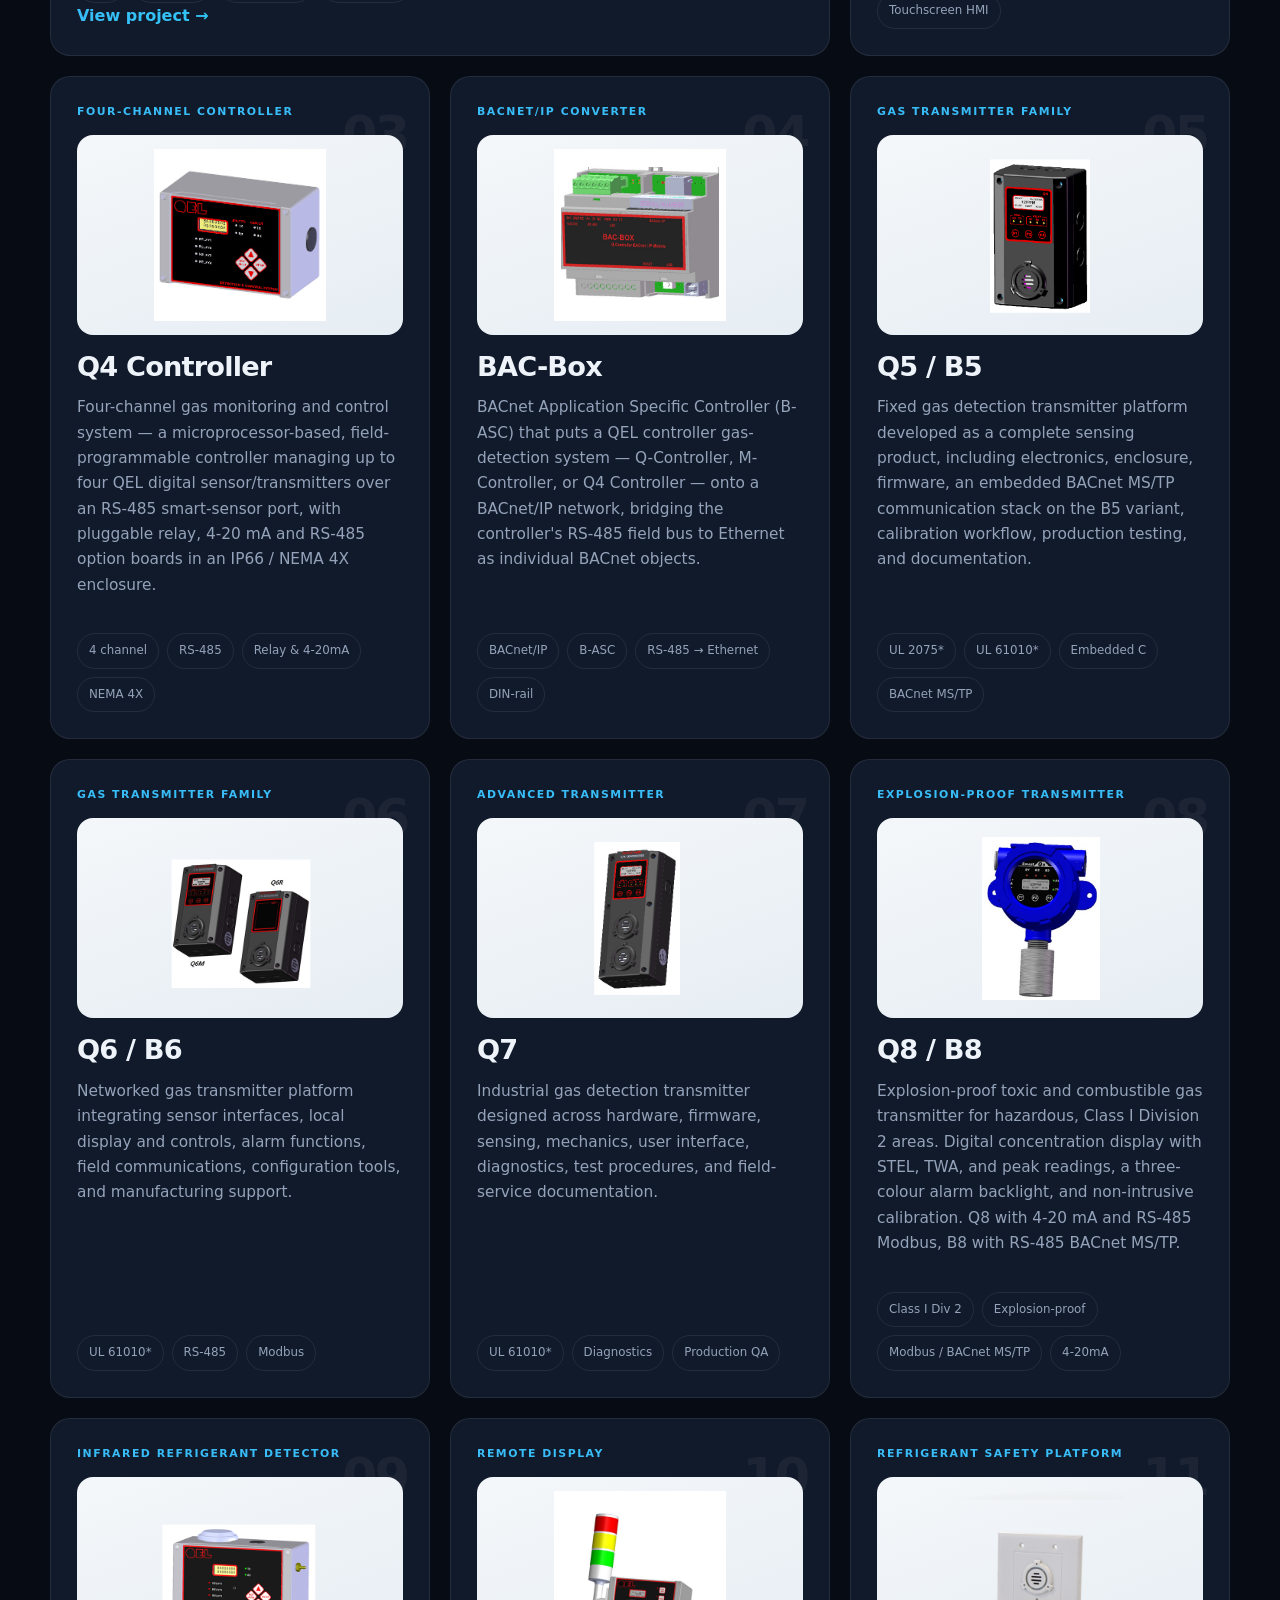
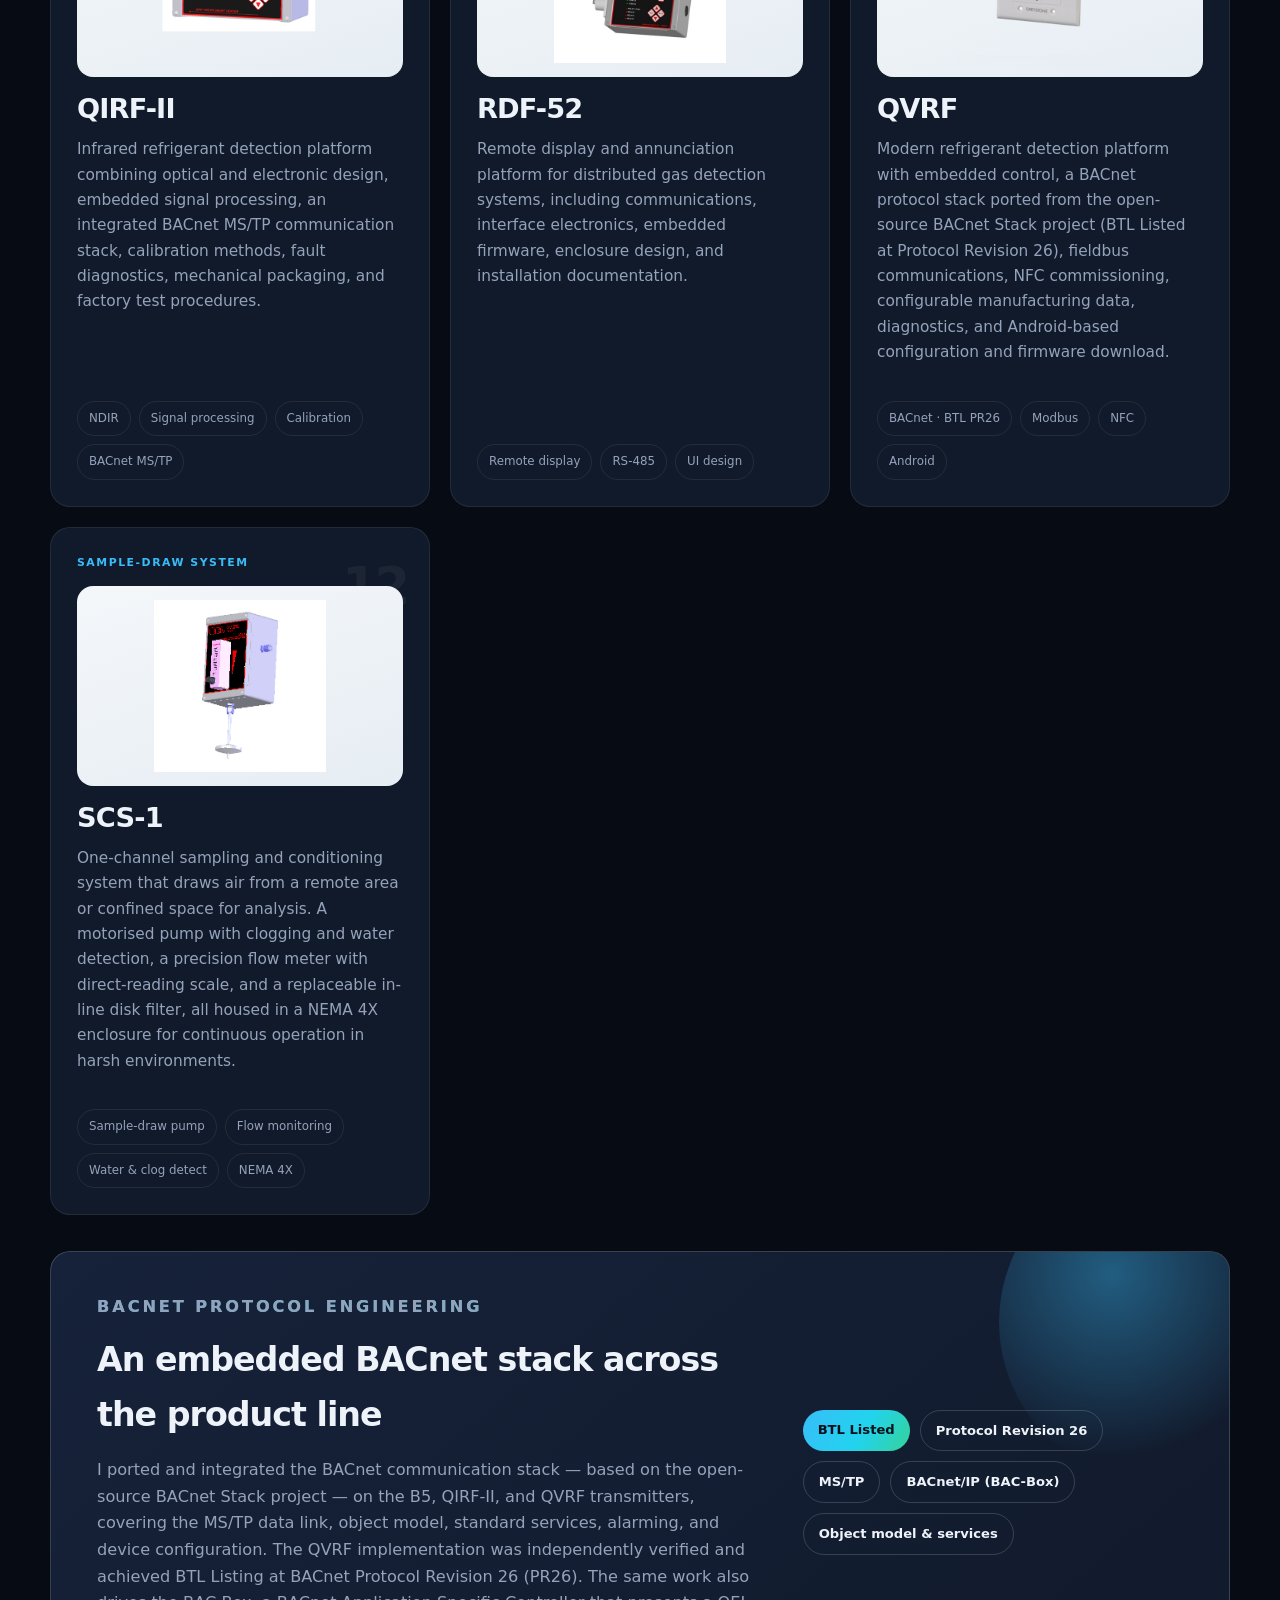
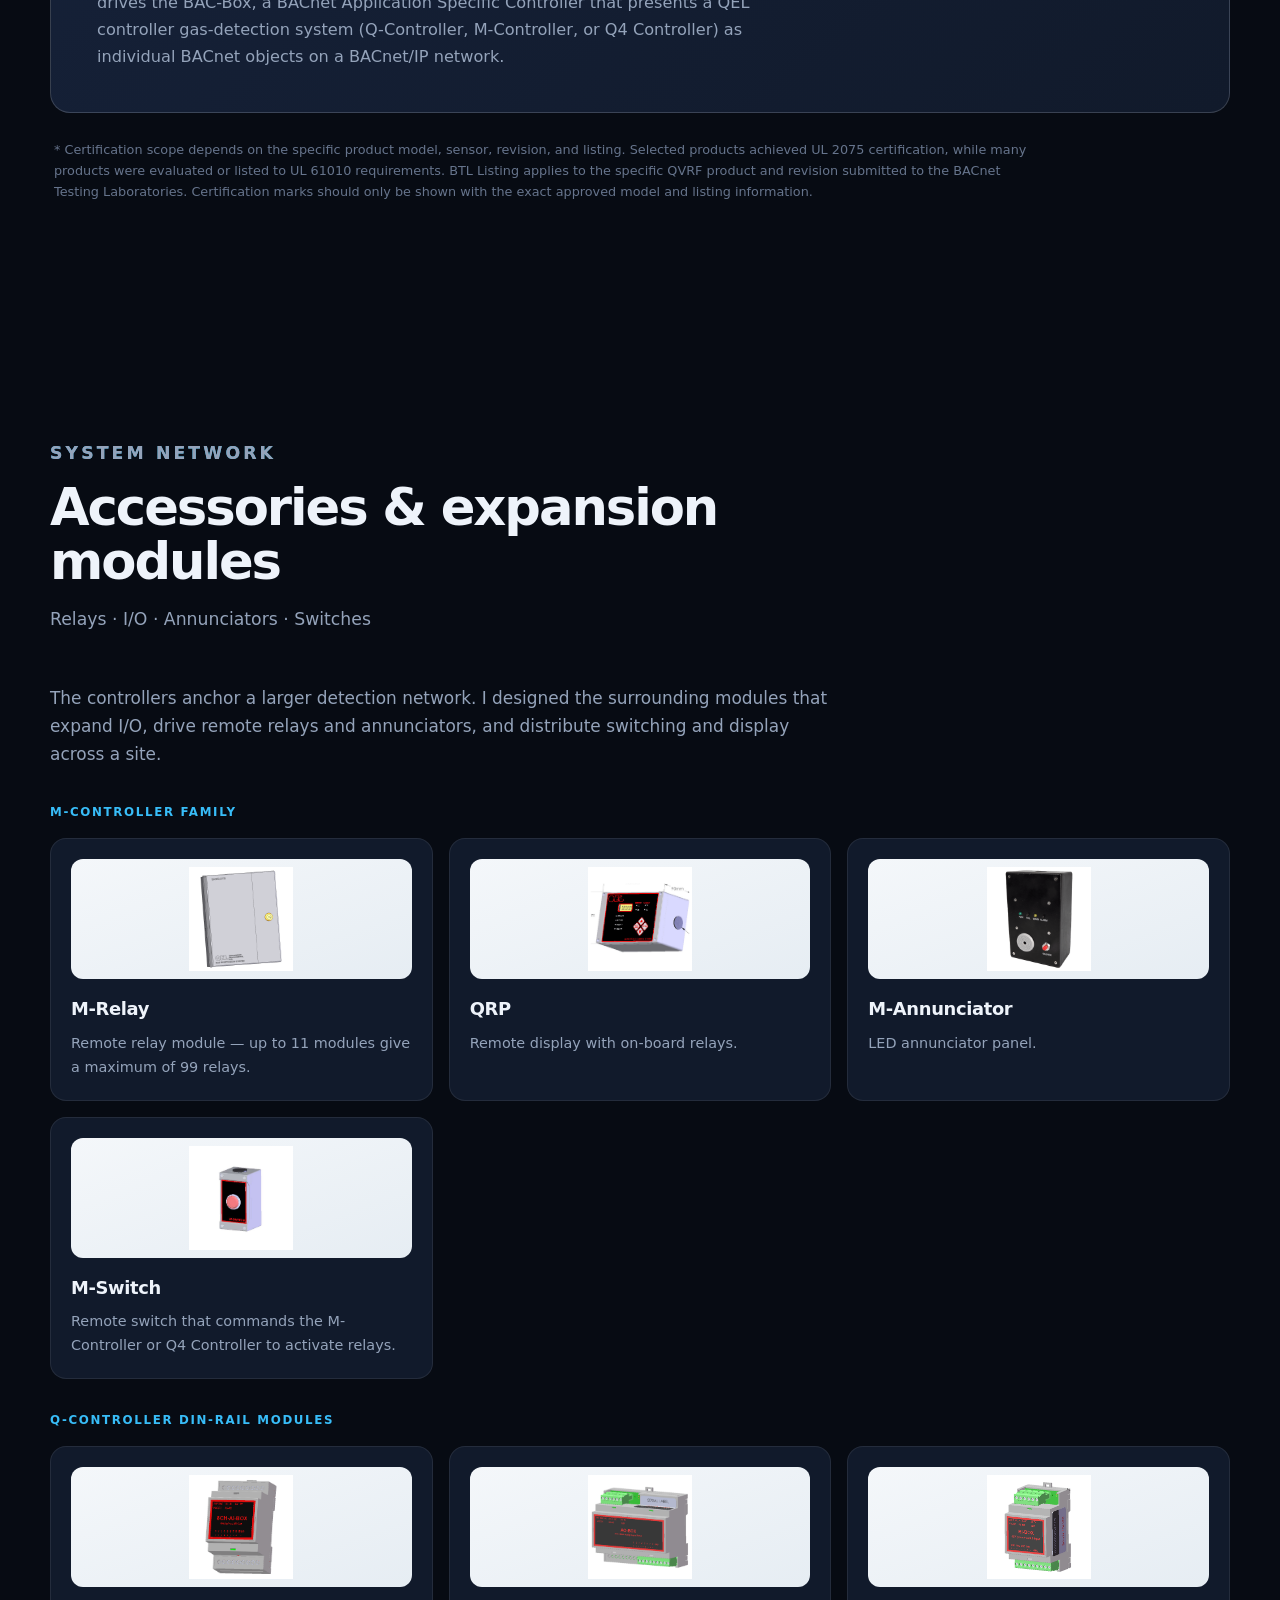
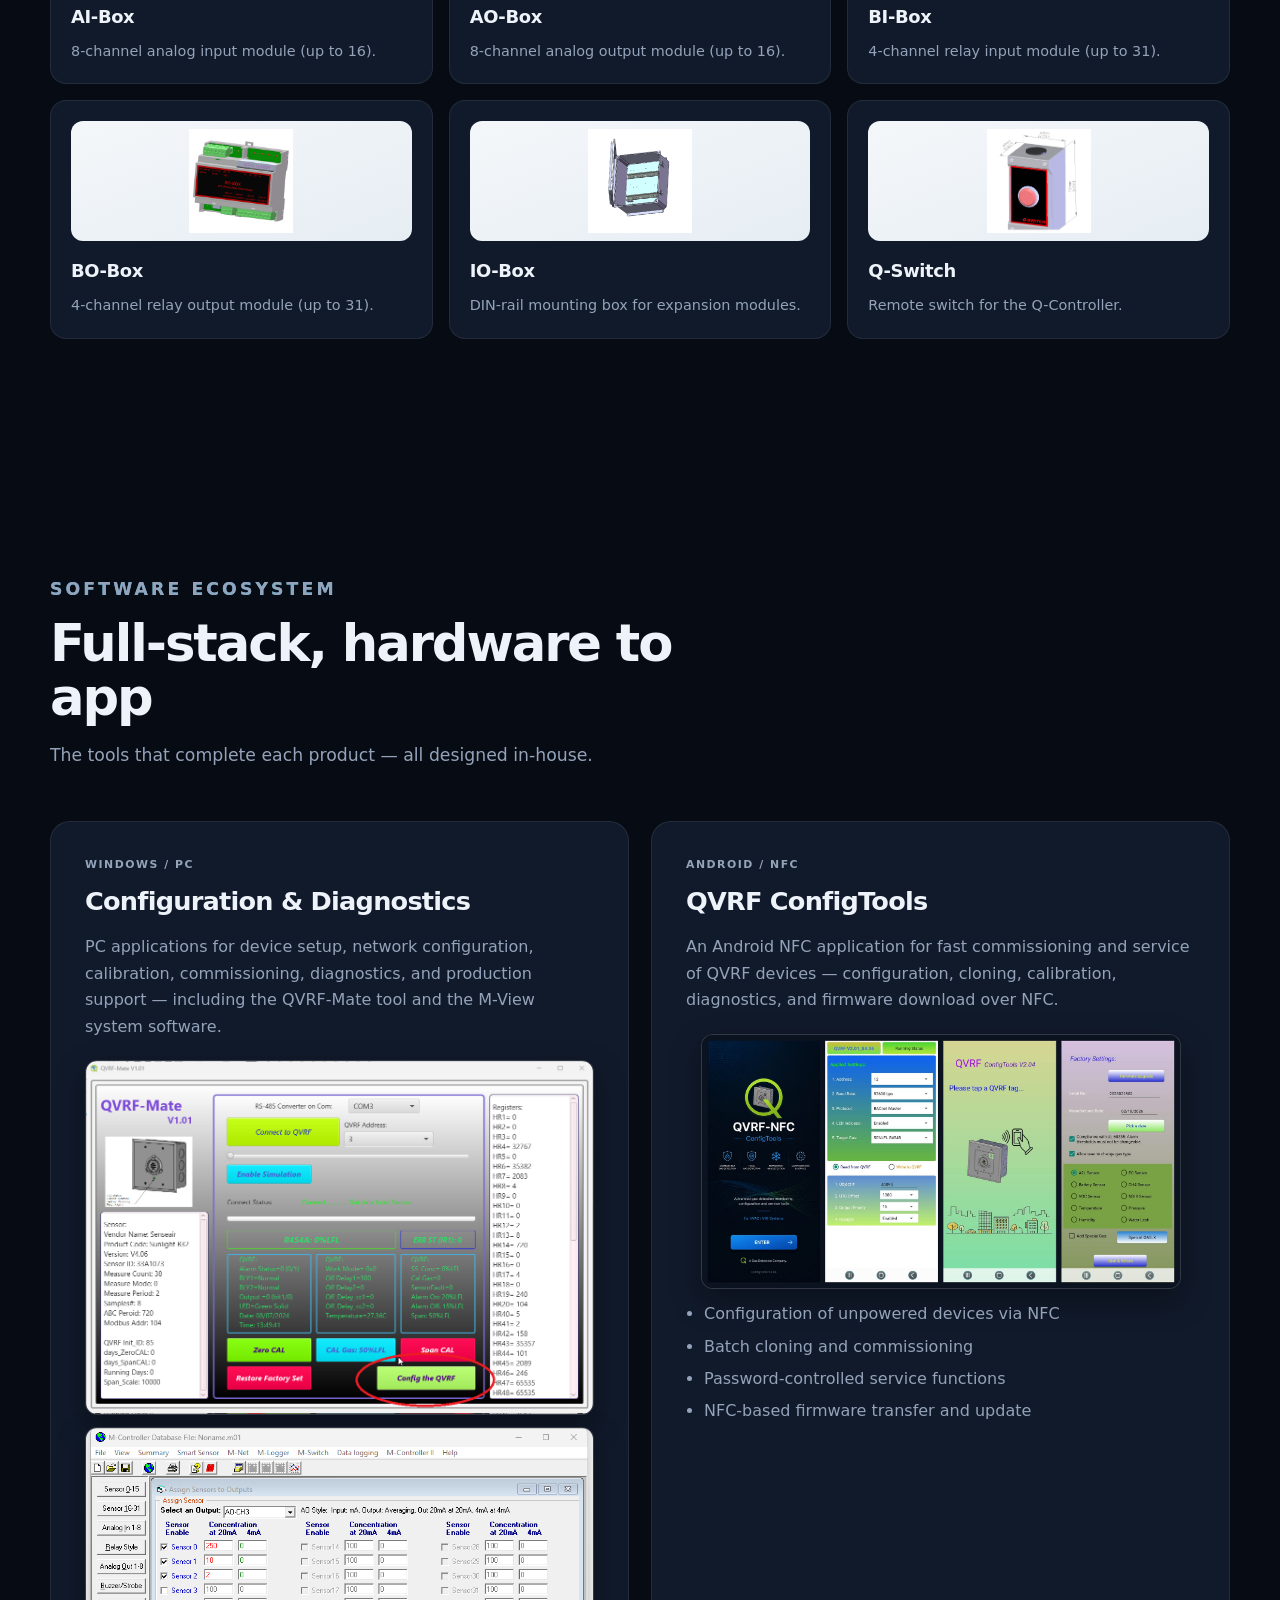
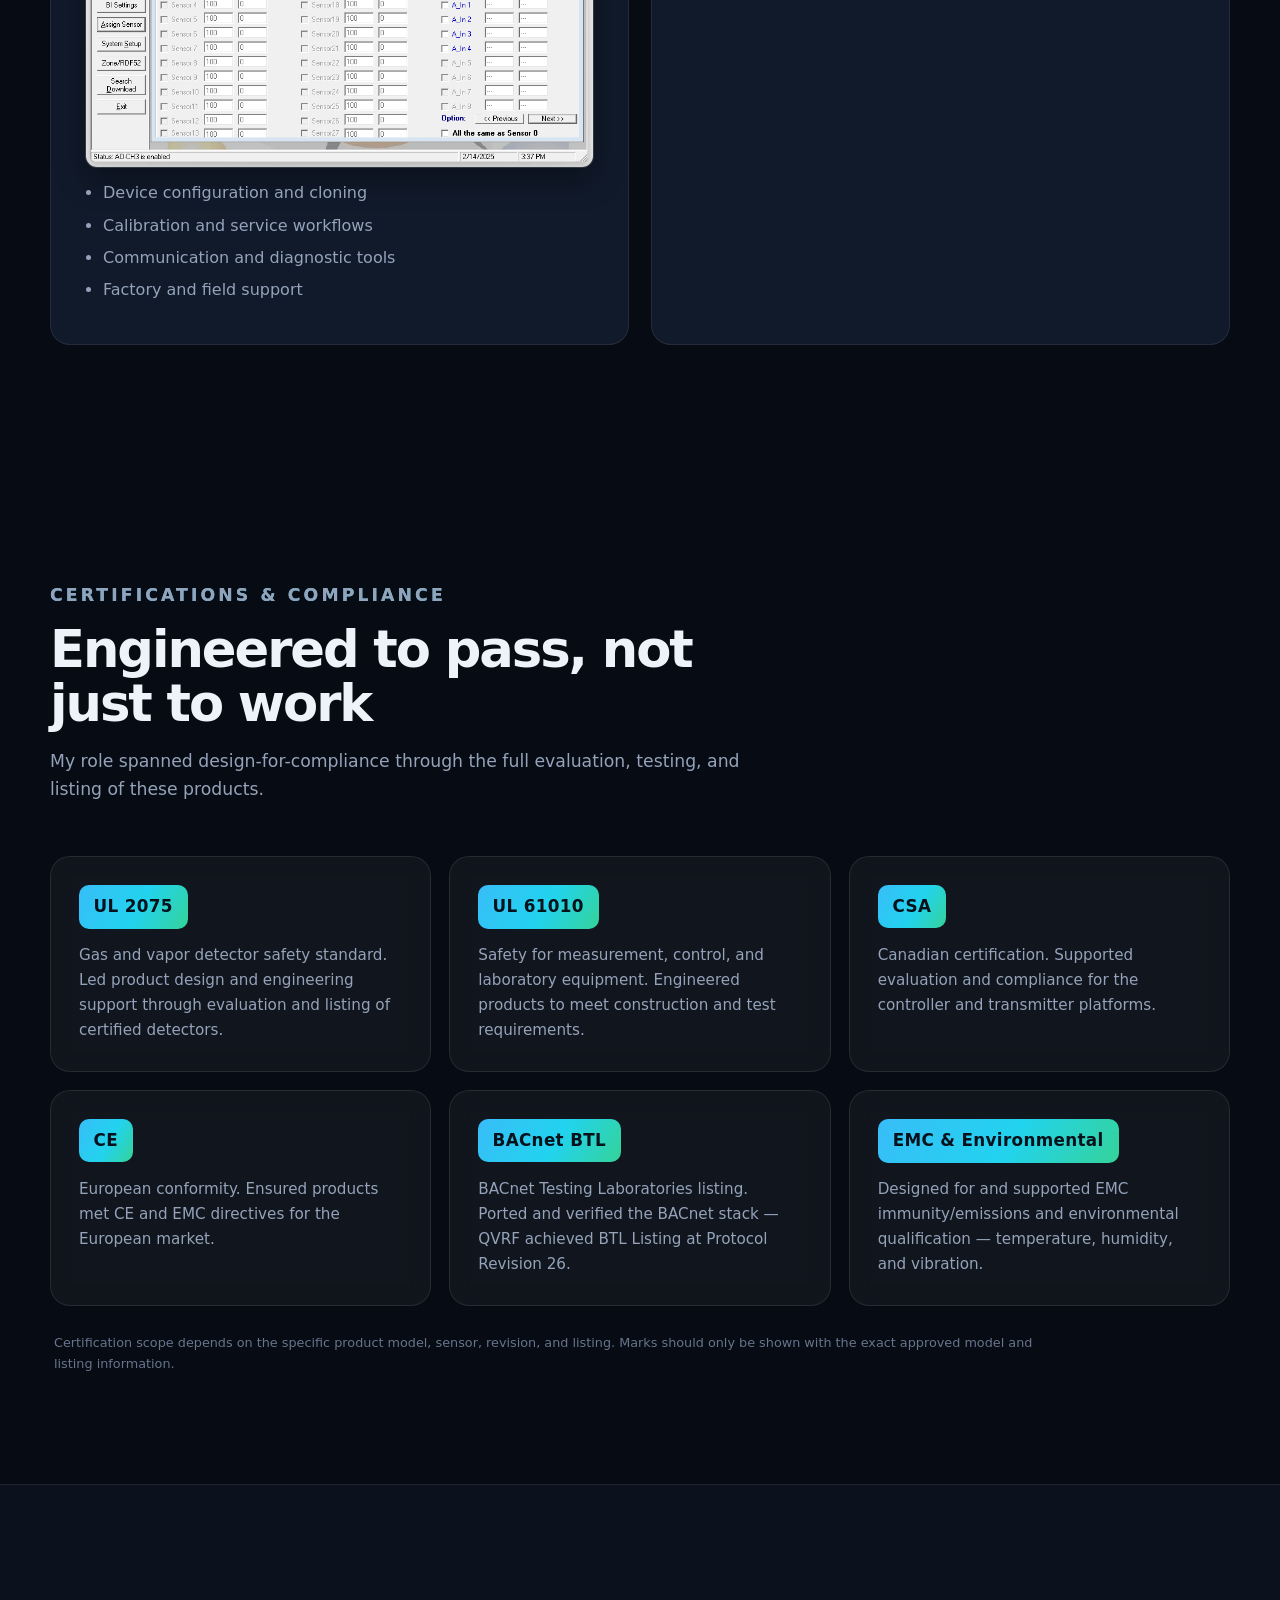
==== commit d158aa08: "Add concise gas-capability line to Q5/B5 and Q8/B8 flagship cards" ====
--- a/index.html
+++ b/index.html
@@ -137,6 +137,7 @@
 <p class="eyebrow">Explosion-proof transmitter</p>
 <h3>Q8 / B8</h3>
 <p>Explosion-proof toxic and combustible gas transmitter for hazardous, Class I Division 2 areas — digital display with STEL/TWA/peak, tri-colour alarm backlight, and non-intrusive calibration across electrochemical, catalytic-bead, PID, and infrared sensors.</p>
+<p class="spot-gas"><b>Detects 40+ target gases</b> — toxic, combustible, refrigerant &amp; oxygen — across 4 sensor technologies.</p>
 <div class="spot-specs"><span>Class I Div 2</span><span>Explosion-proof</span><span>Modbus / BACnet MS/TP</span><span>4-20 mA</span></div>
 <a class="text-link" href="#products">See it in the lineup →</a>
 </div>
@@ -148,6 +149,7 @@
 <p class="eyebrow">Gas transmitter family · UL 2075 certified</p>
 <h3>Q5 / B5</h3>
 <p>Fixed gas-detection transmitter platform carrying full <strong>UL 2075 certification</strong> — a rigorous gas-and-vapor-detector safety listing that relatively few products achieve. Designed end to end: electronics, enclosure, firmware, an embedded BACnet MS/TP stack on the B5, calibration workflow, and production test.</p>
+<p class="spot-gas"><b>Detects 40+ target gases</b> — toxic, combustible, refrigerant &amp; oxygen — across 4 sensor technologies.</p>
 <div class="spot-specs"><span>UL 2075 Certified</span><span>UL 61010</span><span>Embedded C</span><span>BACnet MS/TP</span></div>
 <a class="text-link" href="#products">See it in the lineup →</a>
 </div>
--- a/styles.css
+++ b/styles.css
@@ -132,6 +132,8 @@
 .spot-copy .eyebrow{margin-bottom:12px}
 .spot-copy h3{font-size:clamp(2.2rem,4vw,3.4rem);letter-spacing:-.04em;line-height:1;margin:0 0 18px}
 .spot-copy p{color:var(--muted);font-size:1.06rem;max-width:520px}
+.spot-gas{margin:16px 0 0;color:var(--muted);font-size:.98rem;padding-left:14px;border-left:2px solid var(--accent)}
+.spot-gas b{color:var(--ink);font-weight:700}
 .spot-specs{display:flex;flex-wrap:wrap;gap:10px;margin:24px 0 30px}
 .spot-specs span{border:1px solid var(--line-strong);border-radius:10px;padding:9px 14px;font-size:.86rem;font-weight:600;
   background:rgba(255,255,255,.02)}
@@ -218,7 +220,9 @@
   box-shadow:0 12px 30px rgba(0,0,0,.35);transition:transform .25s,box-shadow .25s}
 .sw-shots img:hover{transform:translateY(-4px);box-shadow:0 18px 40px rgba(0,0,0,.5)}
 .sw-shots--win,.sw-shots--strip{flex-direction:column}
-.sw-shots--win img,.sw-shots--strip img{width:100%}
+.sw-shots--win img{width:100%}
+.sw-shots--strip{align-items:center}
+.sw-shots--strip img{width:100%;max-width:480px}
 
 /* ---------- About ---------- */
 .about{background:radial-gradient(50% 70% at 0 100%,rgba(52,211,153,.08),transparent 60%),var(--bg)}
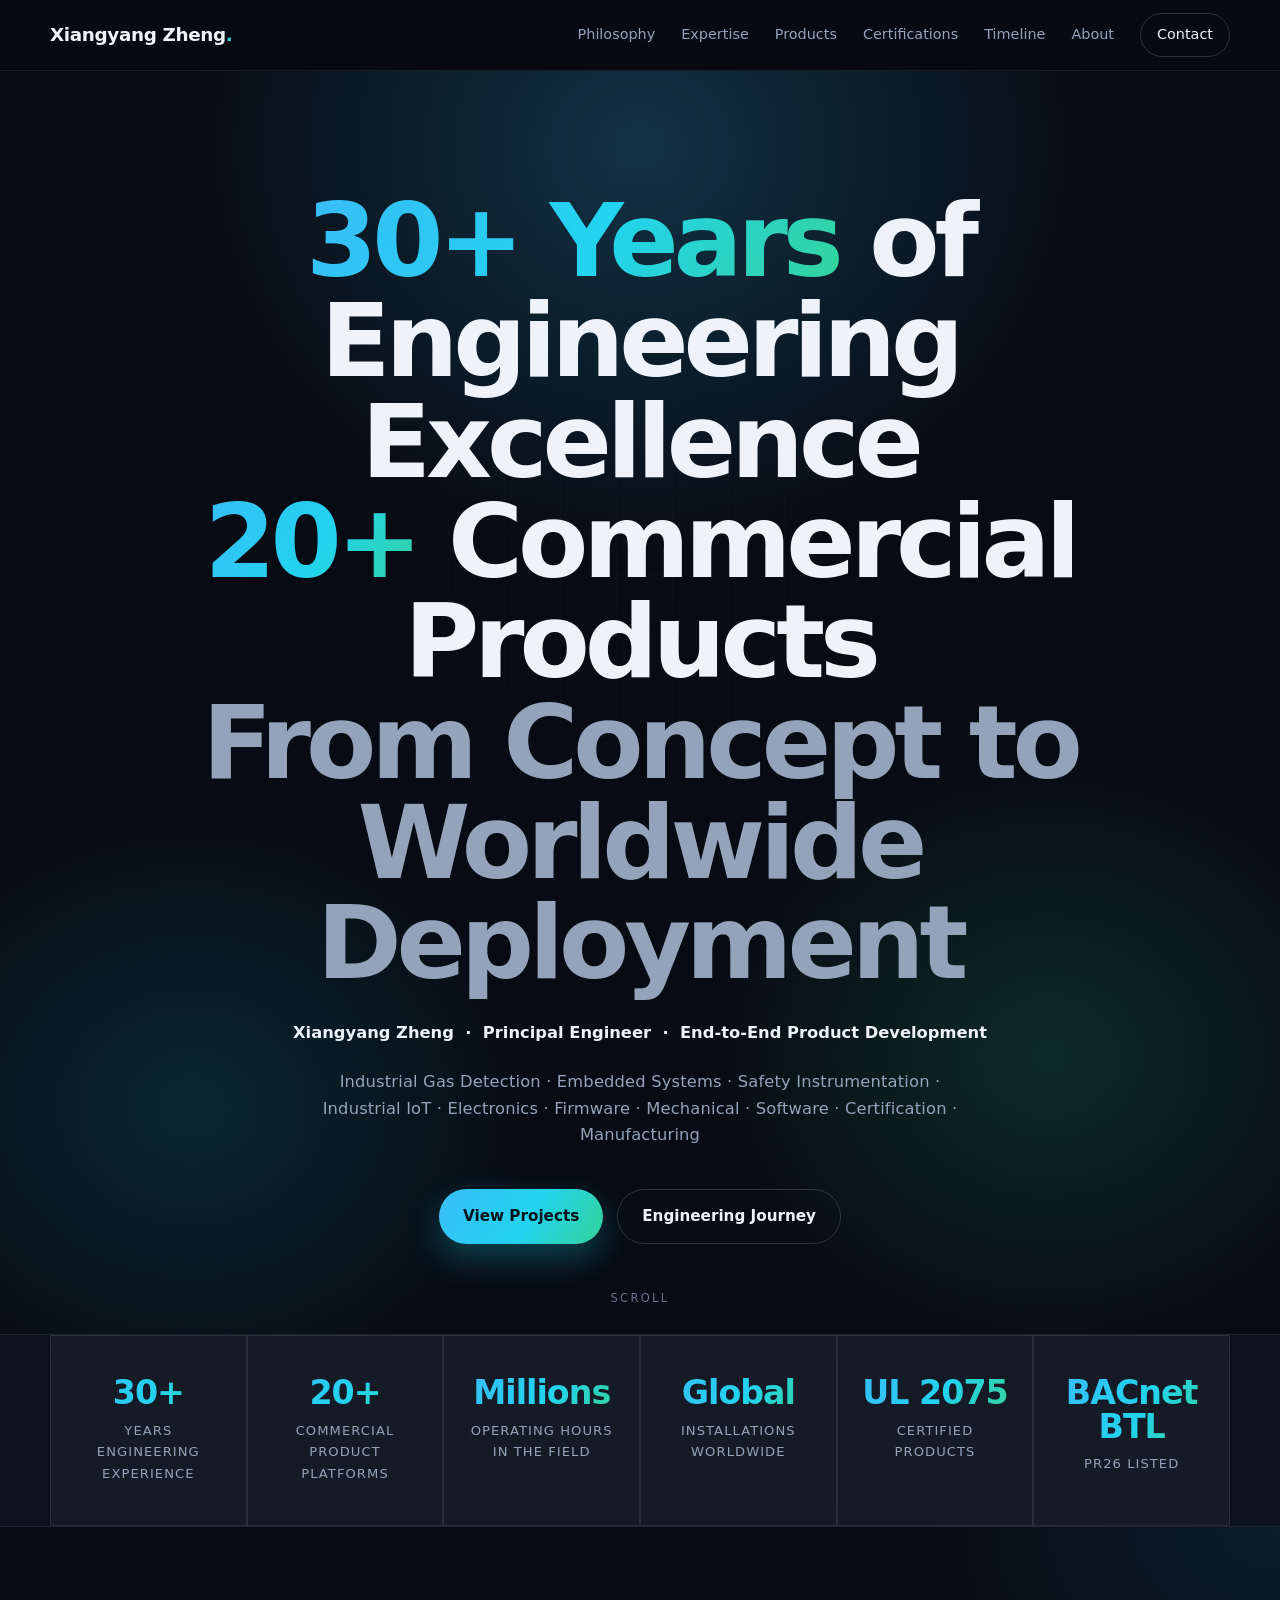
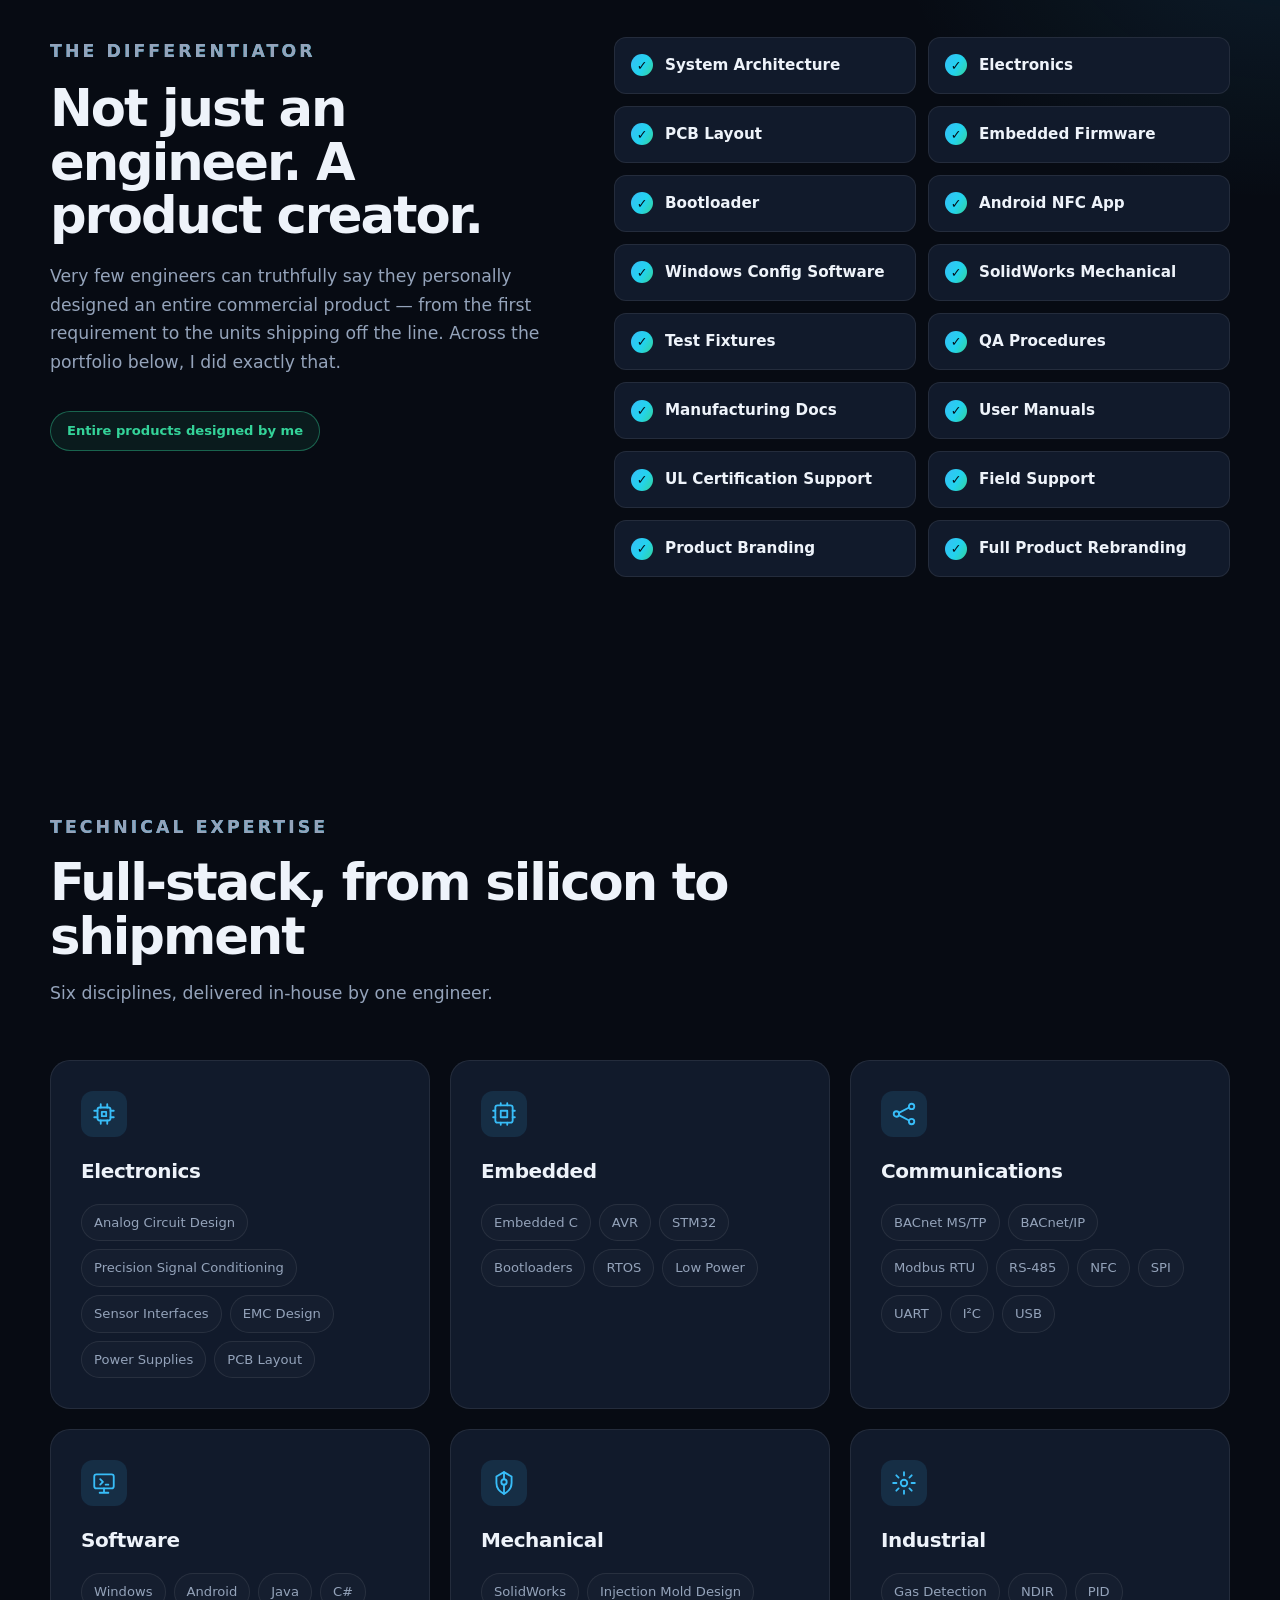
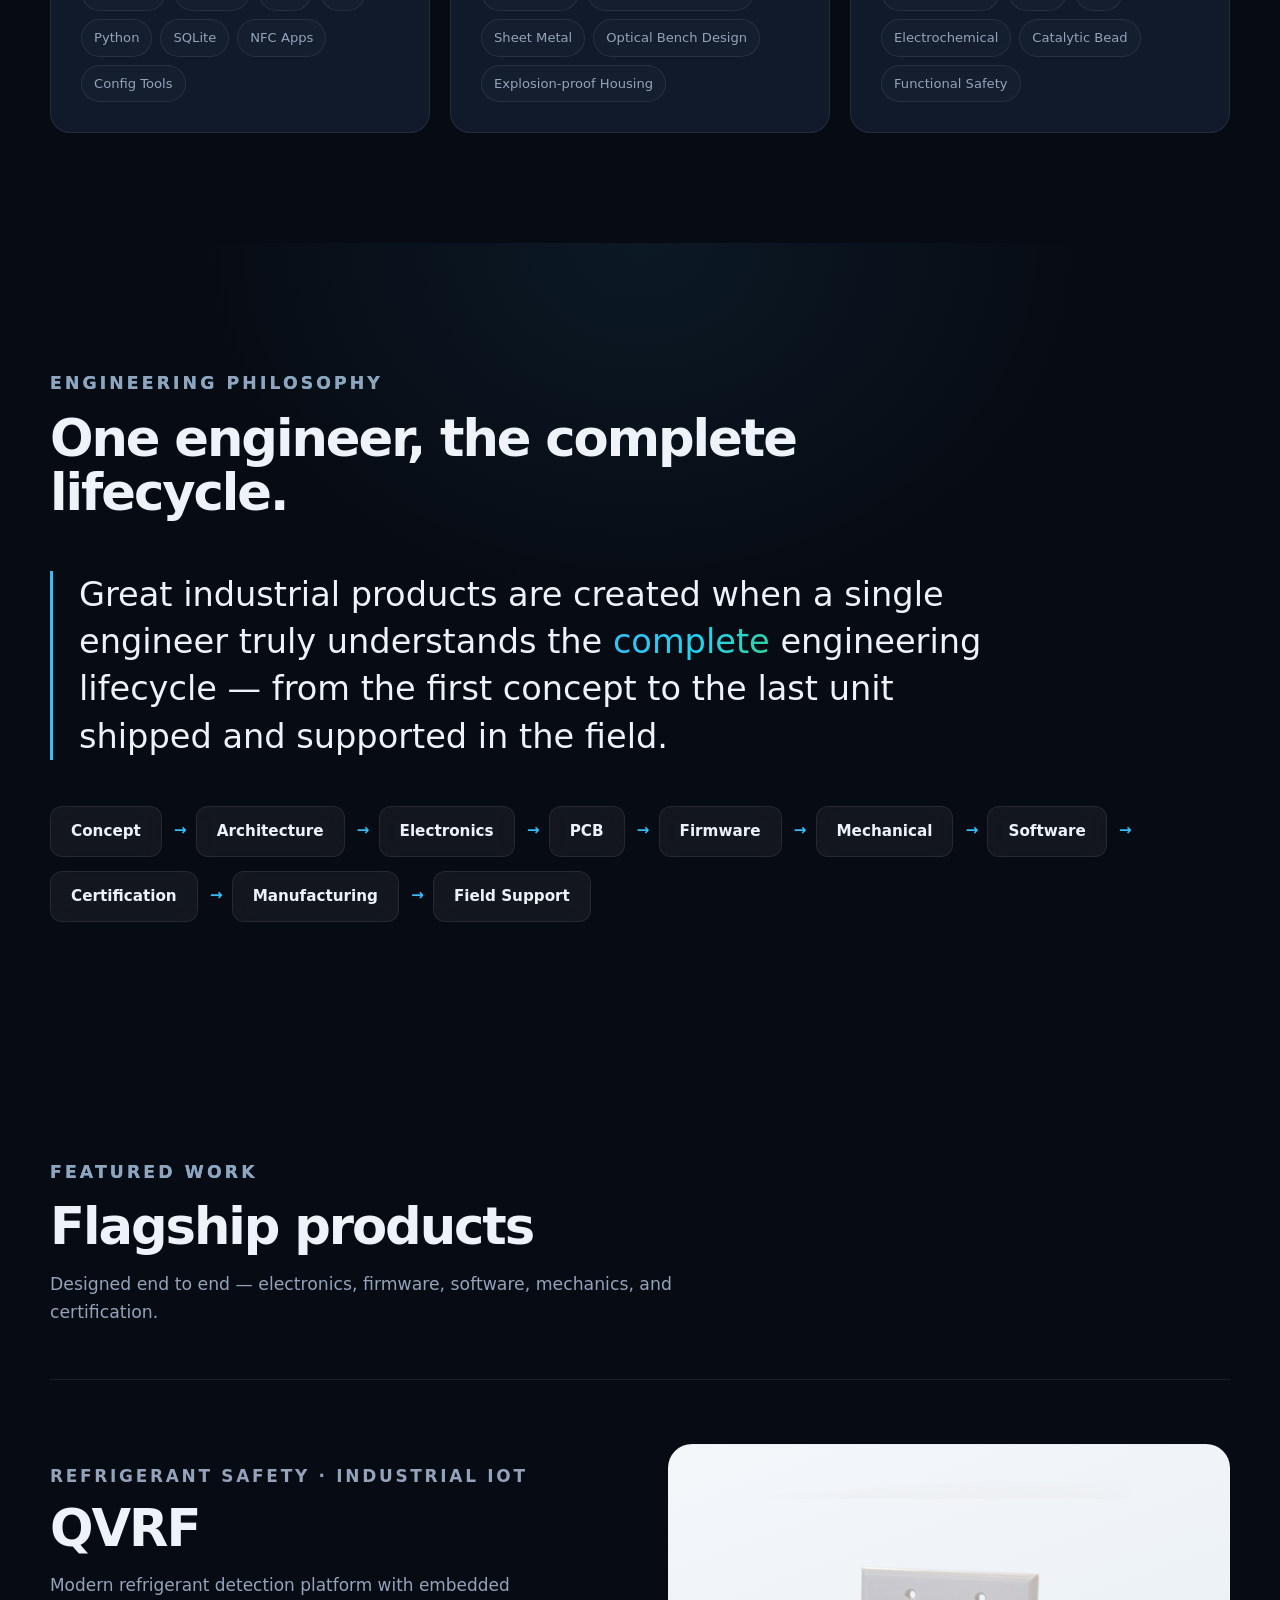
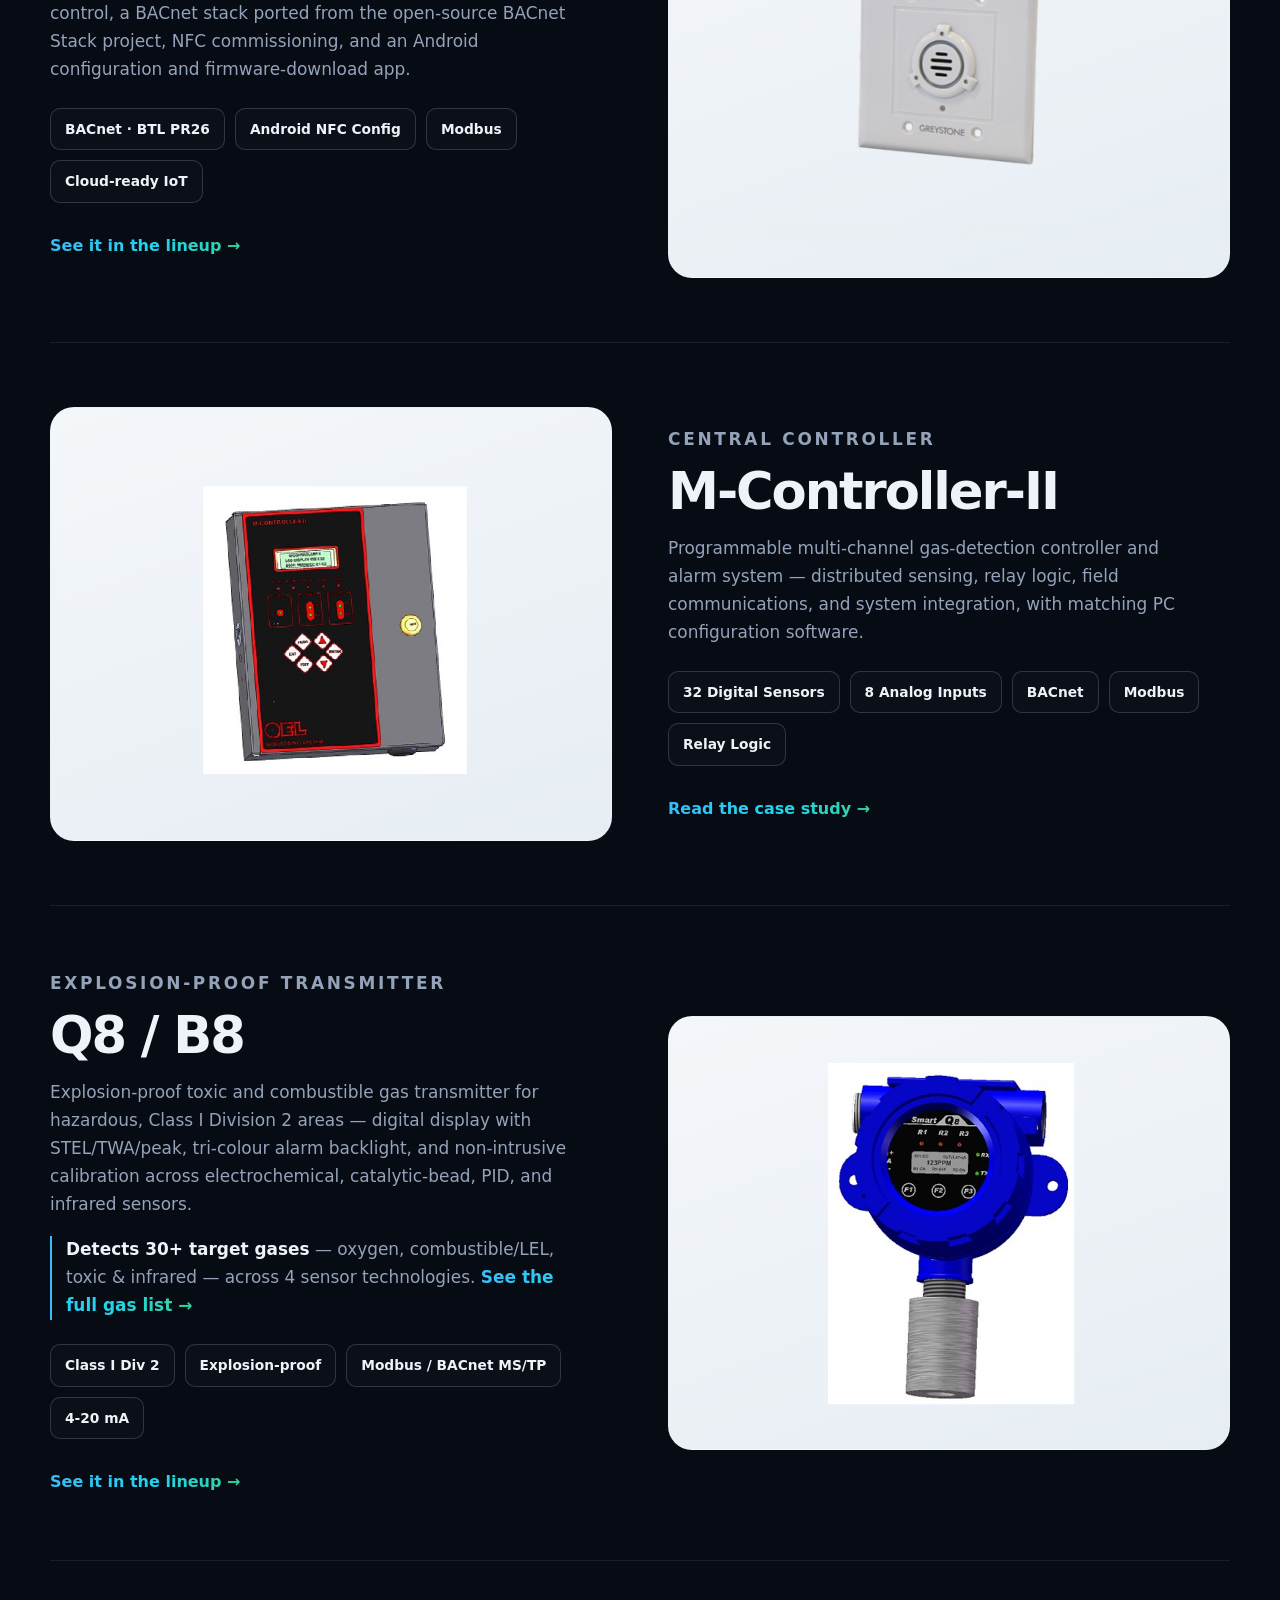
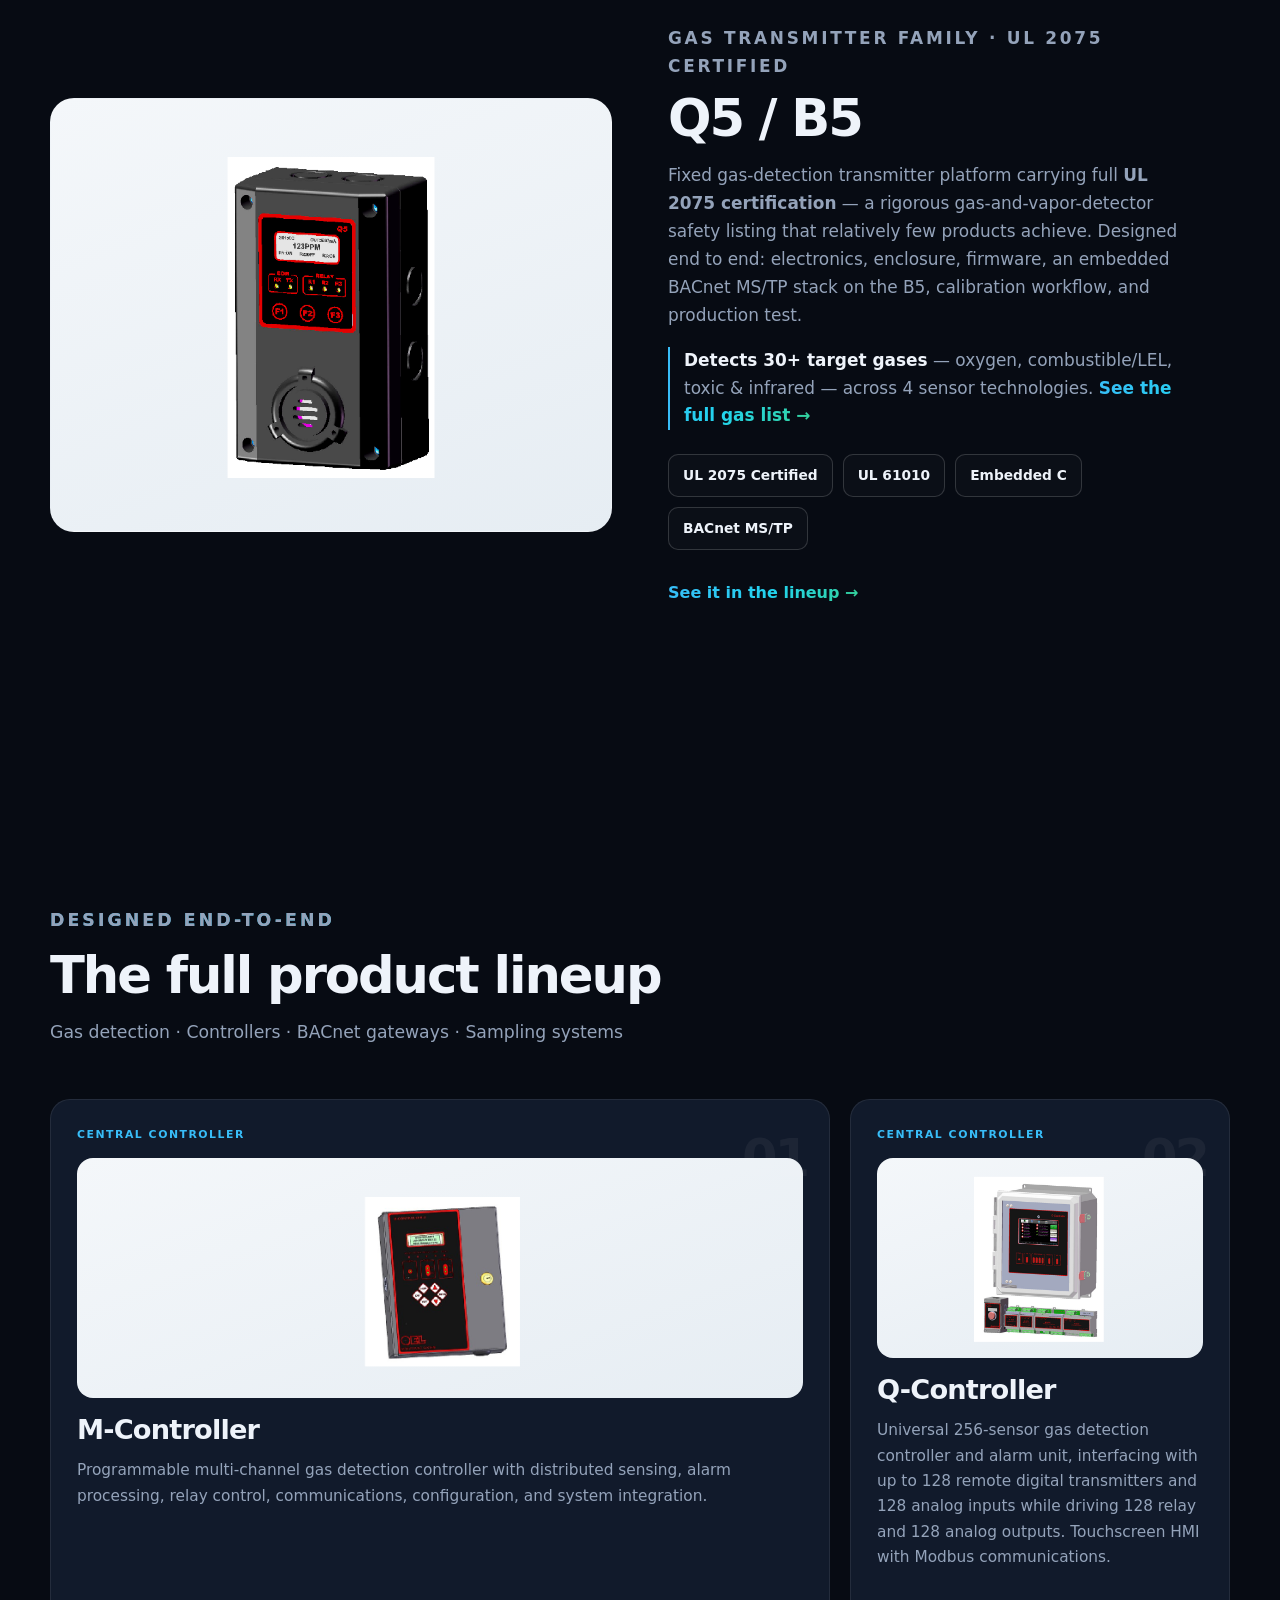
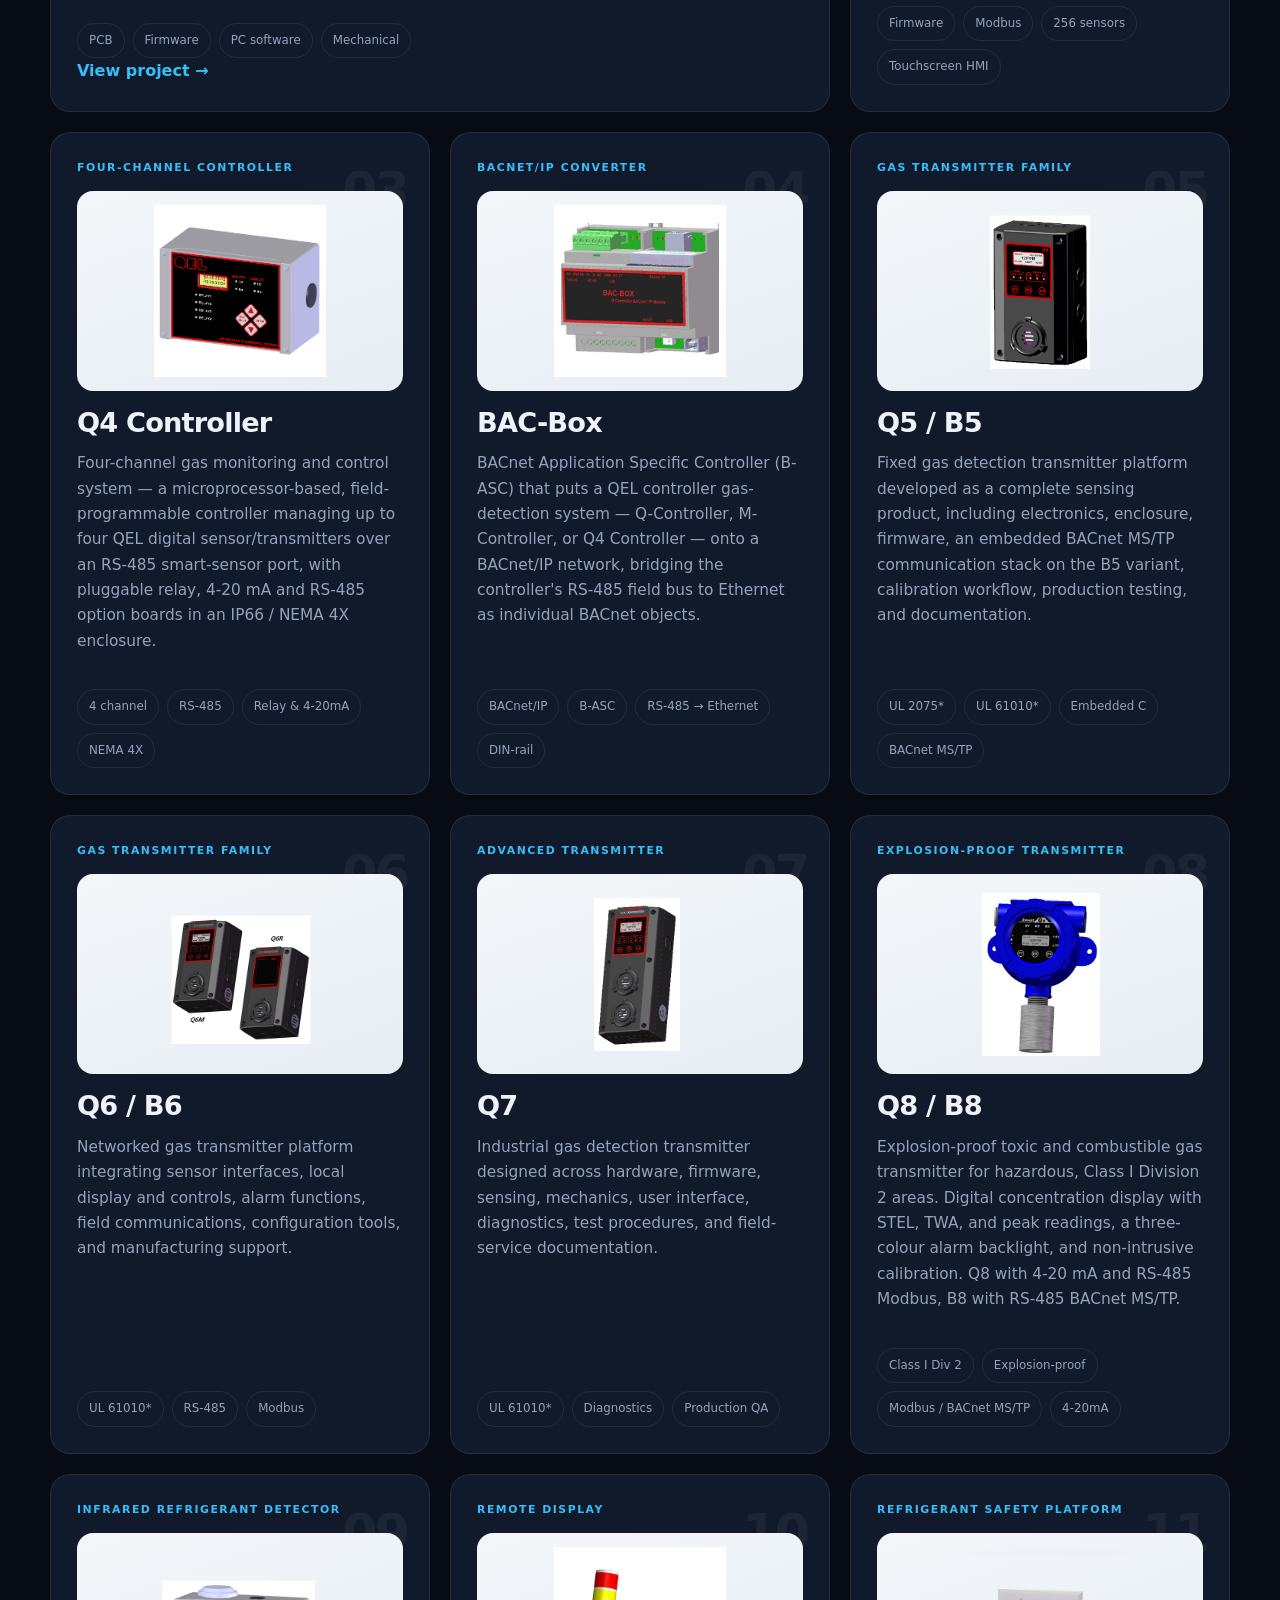
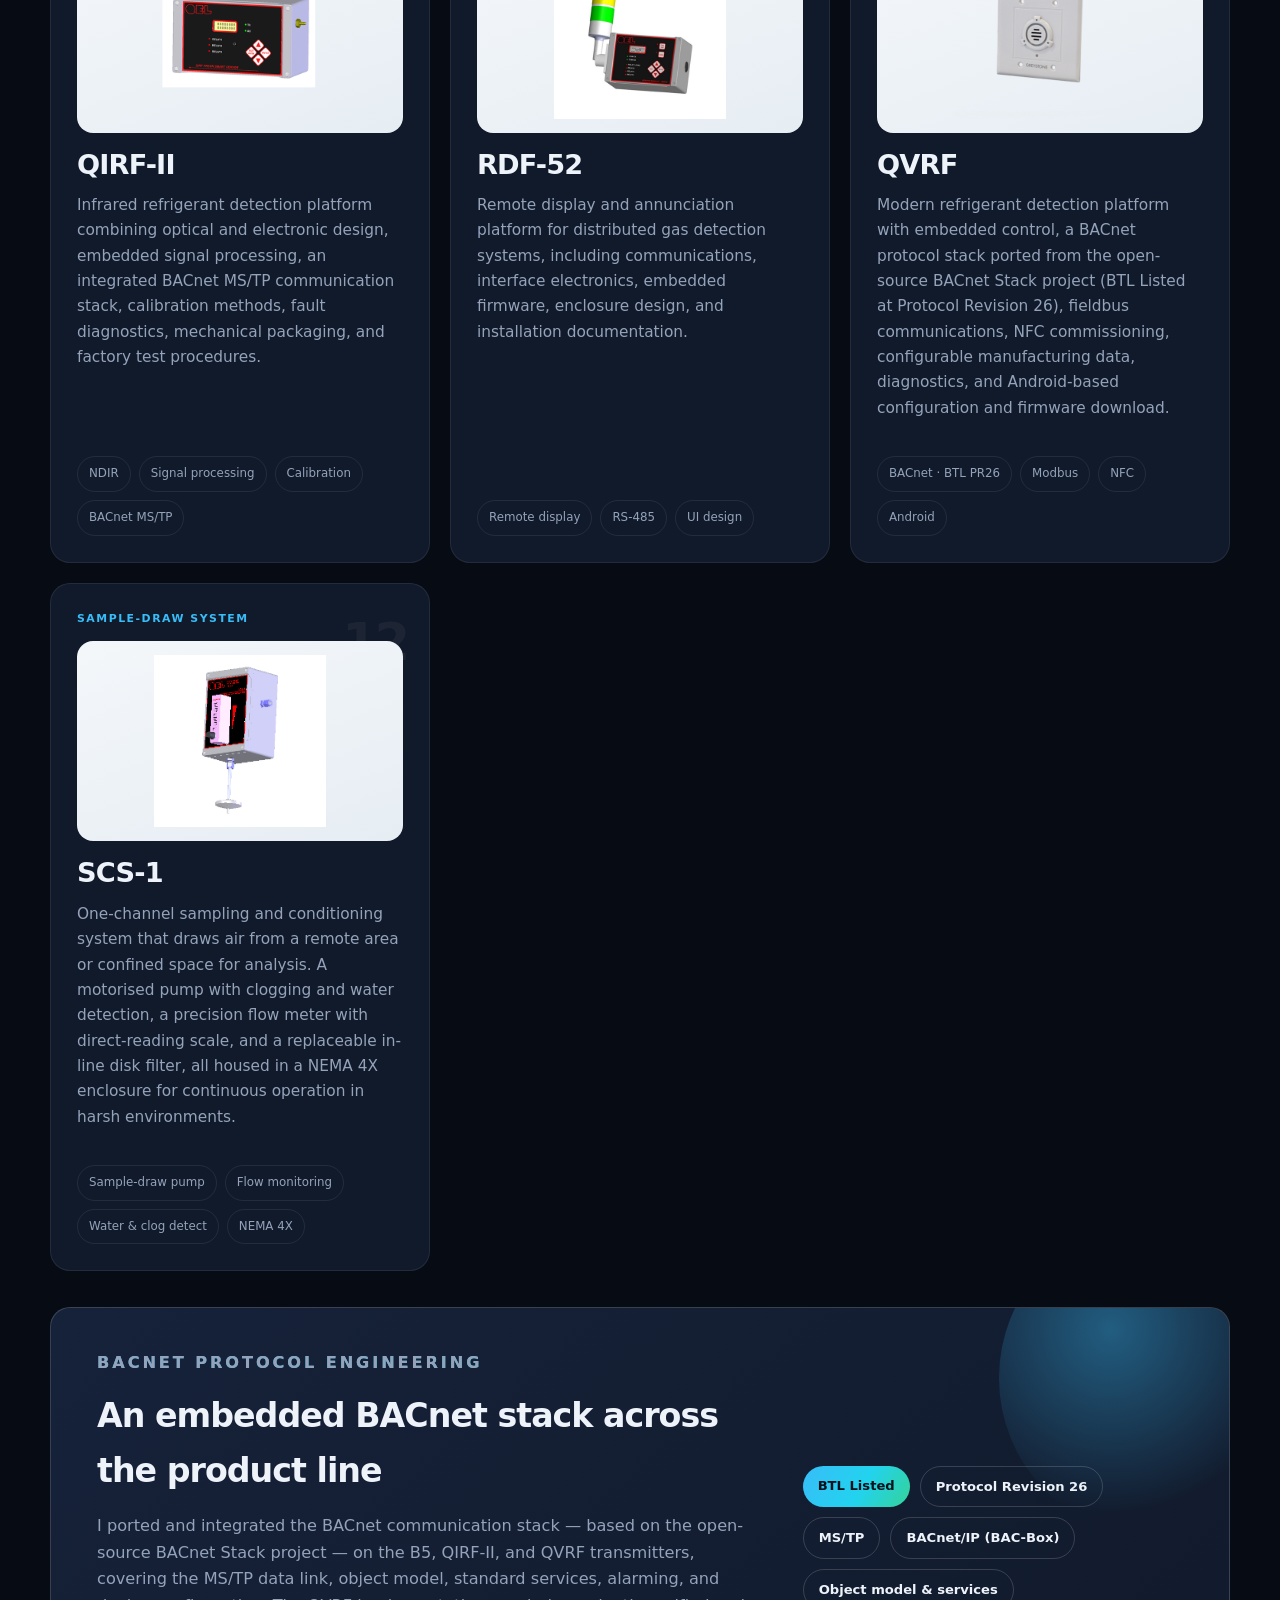
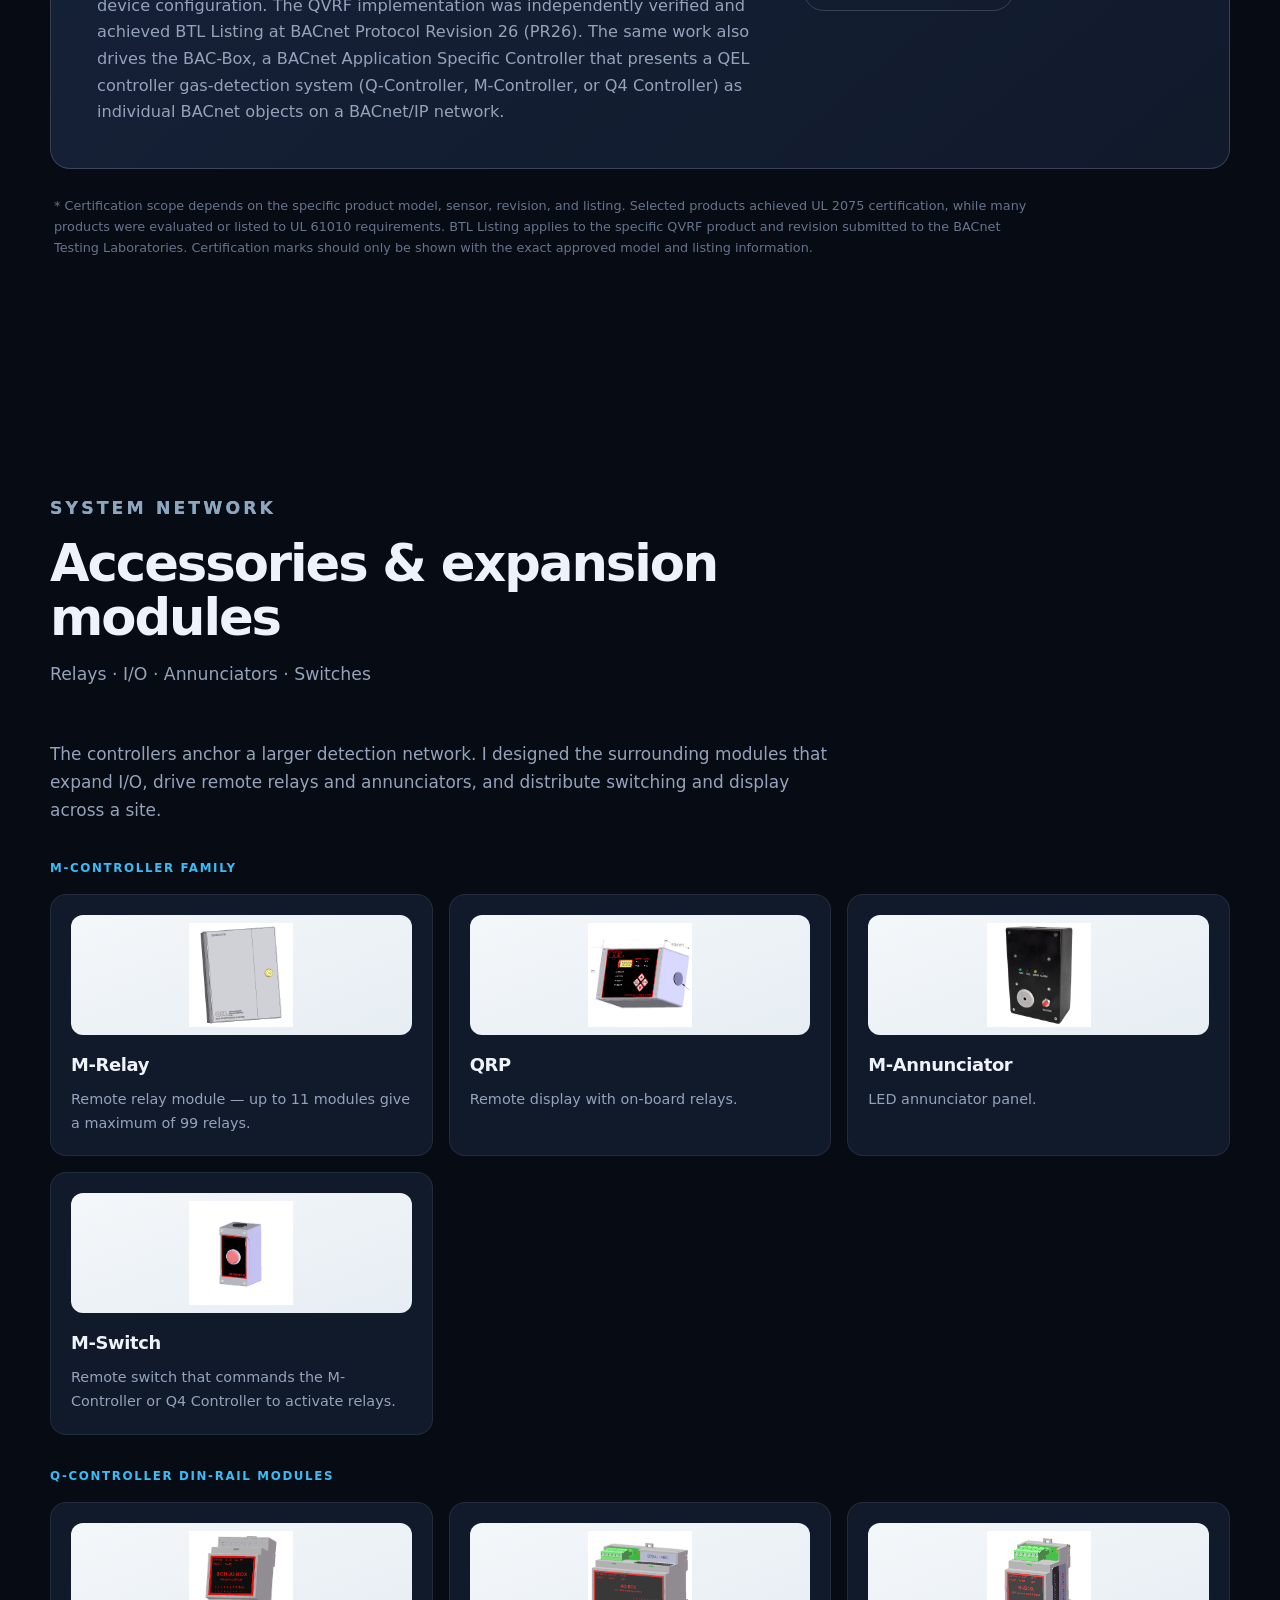
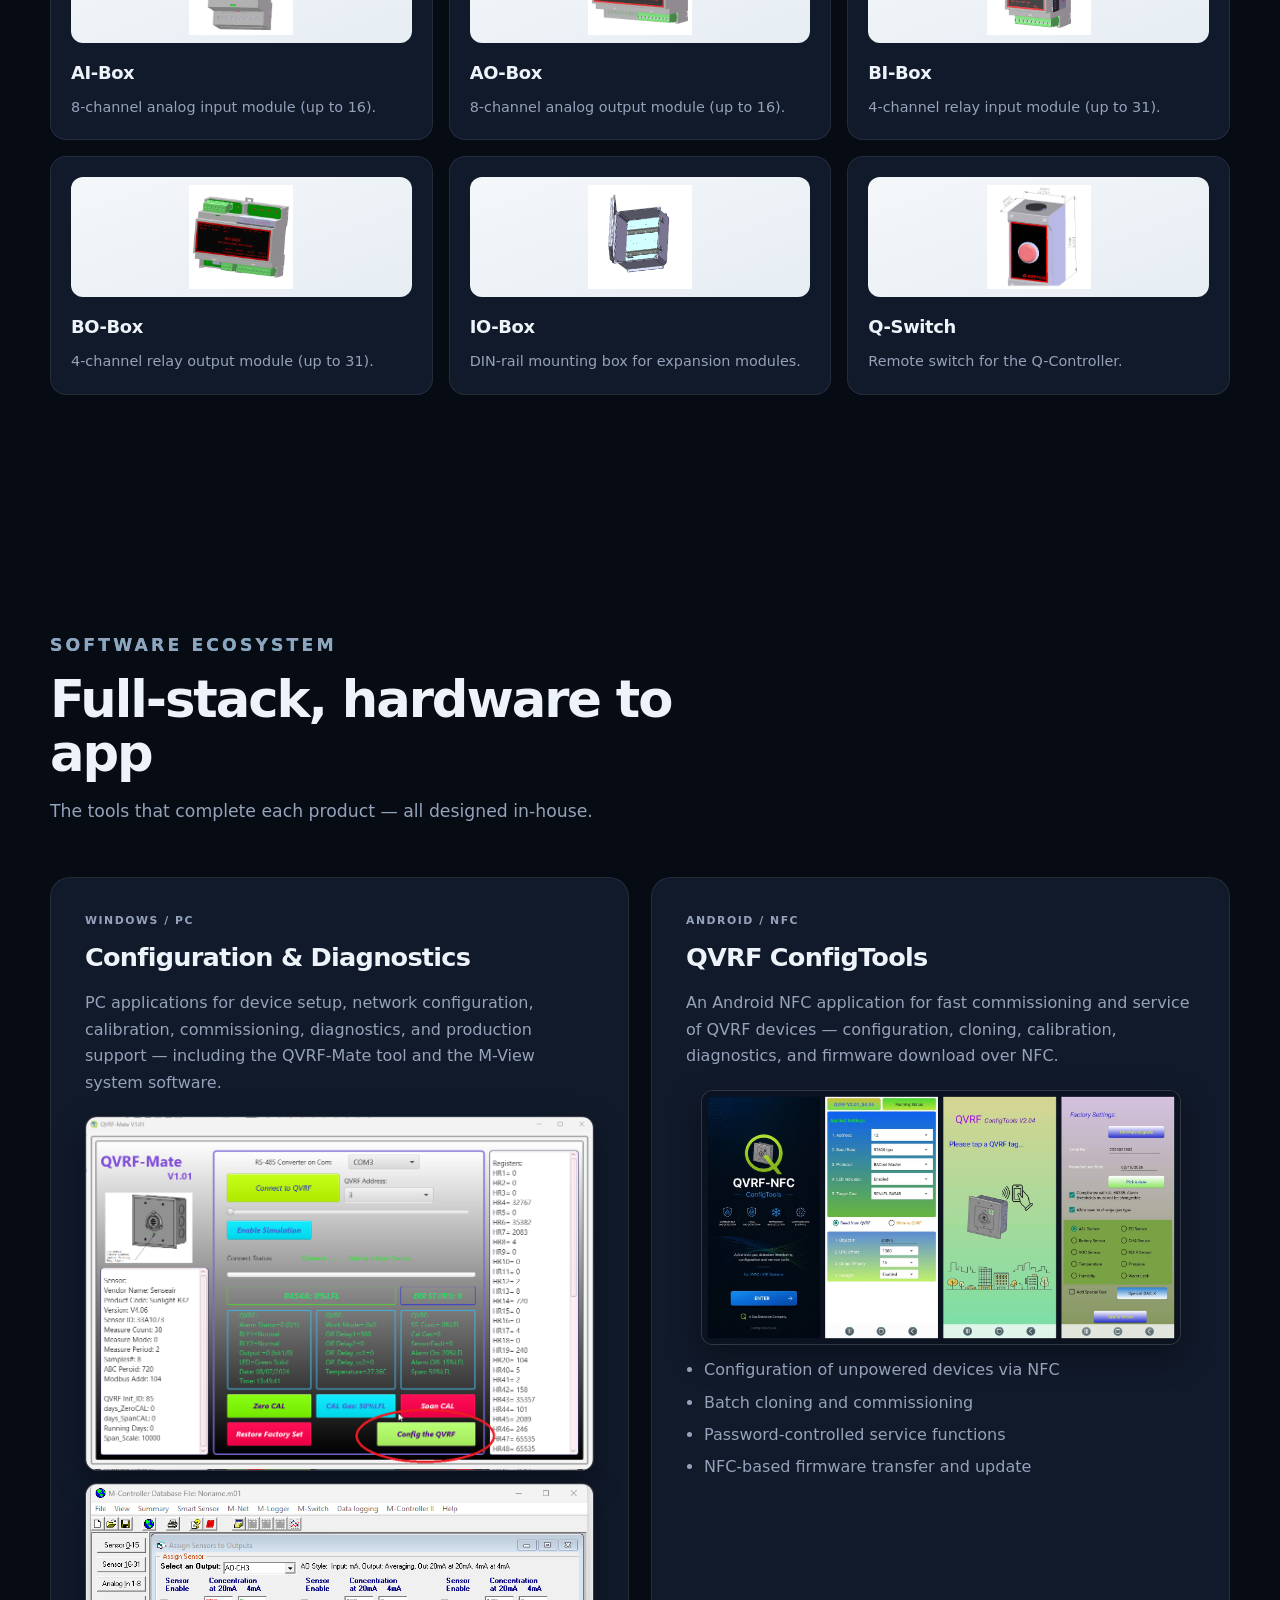
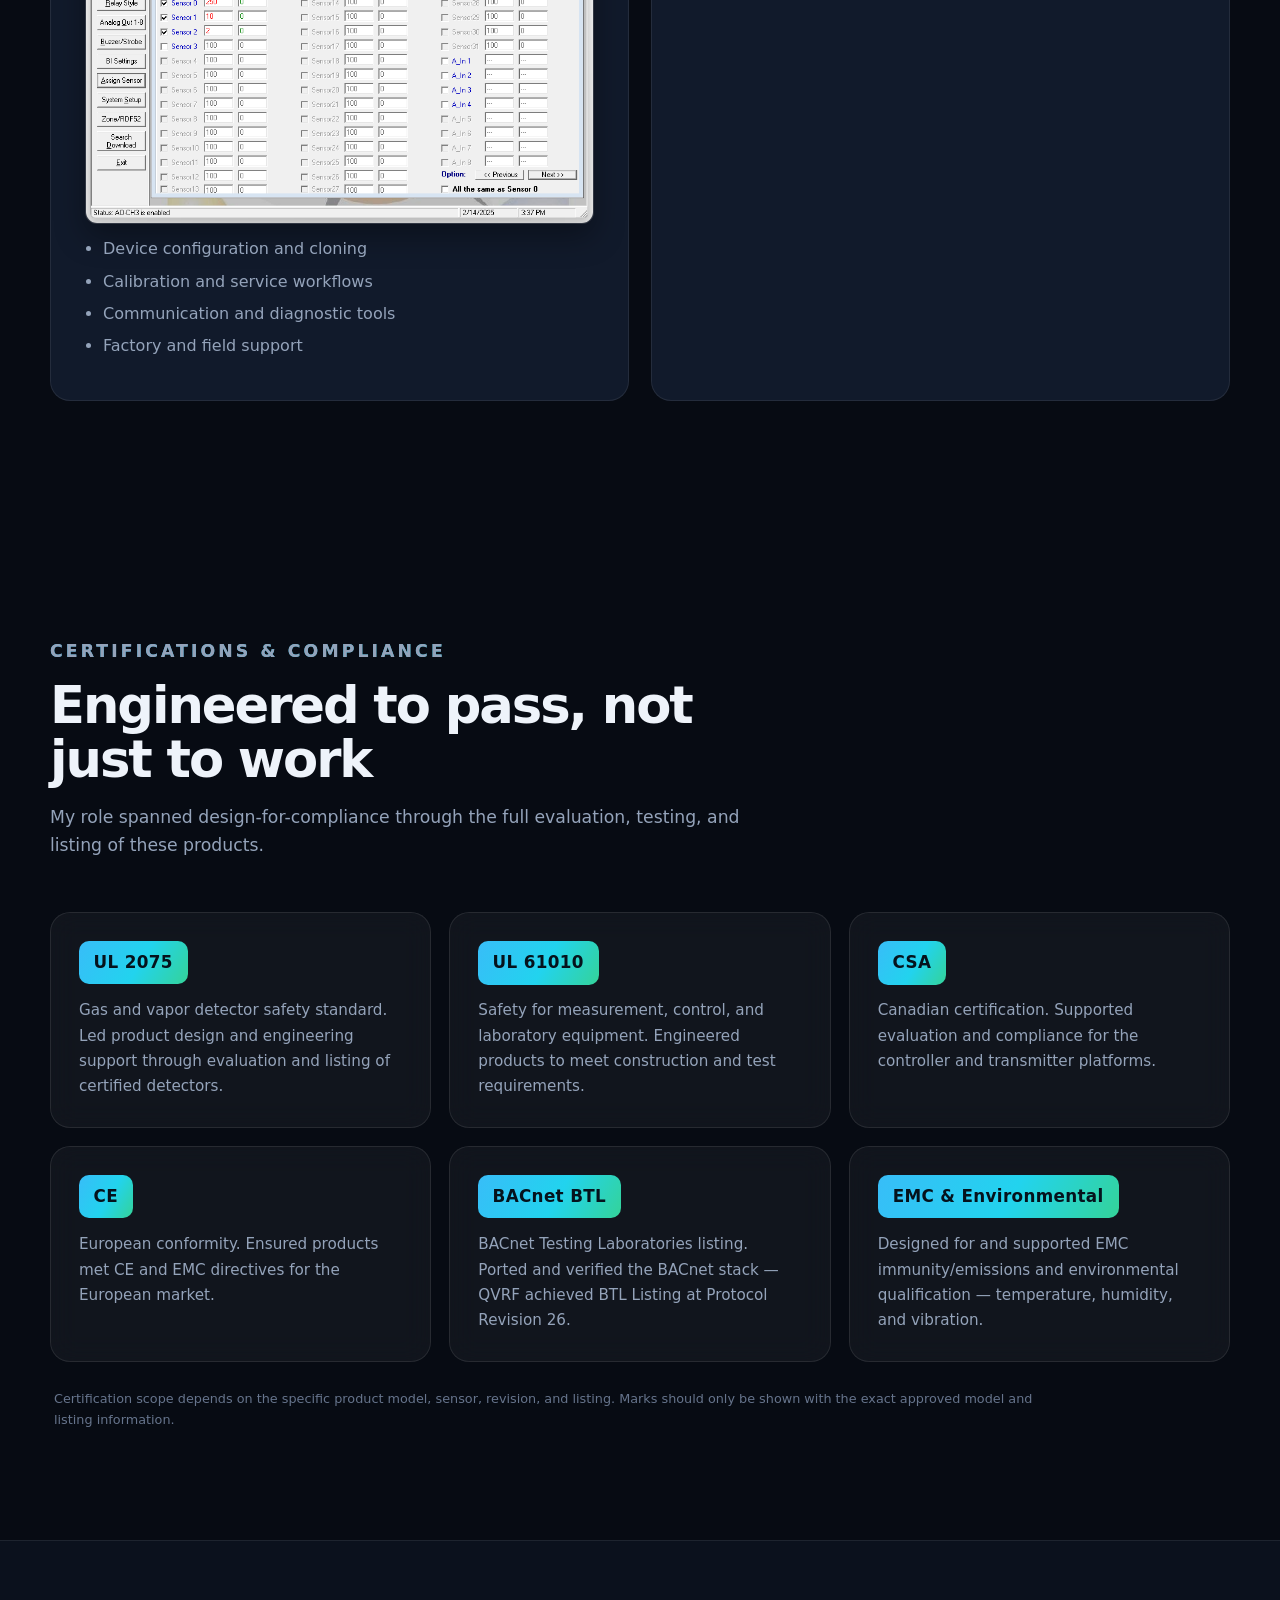
==== commit d2b10678: "Add Q5/Q8 gas detection capability page (full sensor list by technology); link from flagship cards; " ====
--- a/index.html
+++ b/index.html
@@ -137,7 +137,7 @@
 <p class="eyebrow">Explosion-proof transmitter</p>
 <h3>Q8 / B8</h3>
 <p>Explosion-proof toxic and combustible gas transmitter for hazardous, Class I Division 2 areas — digital display with STEL/TWA/peak, tri-colour alarm backlight, and non-intrusive calibration across electrochemical, catalytic-bead, PID, and infrared sensors.</p>
-<p class="spot-gas"><b>Detects 40+ target gases</b> — toxic, combustible, refrigerant &amp; oxygen — across 4 sensor technologies.</p>
+<p class="spot-gas"><b>Detects 30+ target gases</b> — oxygen, combustible/LEL, toxic &amp; infrared — across 4 sensor technologies. <a class="text-link" href="gas-detection.html">See the full gas list →</a></p>
 <div class="spot-specs"><span>Class I Div 2</span><span>Explosion-proof</span><span>Modbus / BACnet MS/TP</span><span>4-20 mA</span></div>
 <a class="text-link" href="#products">See it in the lineup →</a>
 </div>
@@ -149,7 +149,7 @@
 <p class="eyebrow">Gas transmitter family · UL 2075 certified</p>
 <h3>Q5 / B5</h3>
 <p>Fixed gas-detection transmitter platform carrying full <strong>UL 2075 certification</strong> — a rigorous gas-and-vapor-detector safety listing that relatively few products achieve. Designed end to end: electronics, enclosure, firmware, an embedded BACnet MS/TP stack on the B5, calibration workflow, and production test.</p>
-<p class="spot-gas"><b>Detects 40+ target gases</b> — toxic, combustible, refrigerant &amp; oxygen — across 4 sensor technologies.</p>
+<p class="spot-gas"><b>Detects 30+ target gases</b> — oxygen, combustible/LEL, toxic &amp; infrared — across 4 sensor technologies. <a class="text-link" href="gas-detection.html">See the full gas list →</a></p>
 <div class="spot-specs"><span>UL 2075 Certified</span><span>UL 61010</span><span>Embedded C</span><span>BACnet MS/TP</span></div>
 <a class="text-link" href="#products">See it in the lineup →</a>
 </div>
--- a/styles.css
+++ b/styles.css
@@ -283,6 +283,19 @@
 .tag-list span{border:1px solid var(--line);border-radius:999px;padding:10px 15px;color:var(--muted)}
 .source-note{background:var(--panel);padding:30px!important;border:1px solid var(--line)!important;border-radius:16px}
 .project-nav{display:flex;gap:20px}
+/* Gas detection capability page */
+.case-content-full{padding-bottom:110px}
+.gas-cat{margin-bottom:36px;background:var(--panel);border:1px solid var(--line);border-radius:var(--radius);padding:28px 30px;overflow-x:auto}
+.gas-cat-head{display:flex;align-items:center;justify-content:space-between;gap:14px;margin-bottom:18px;flex-wrap:wrap}
+.gas-cat-head h2{font-size:1.5rem;letter-spacing:-.03em;margin:0}
+.gas-tech{font-size:.72rem;font-weight:800;letter-spacing:.1em;text-transform:uppercase;padding:7px 14px;border-radius:999px;background:var(--grad);color:#05121c}
+.gas-table{width:100%;border-collapse:collapse;font-size:.95rem;min-width:460px}
+.gas-table th{text-align:left;font-size:.7rem;text-transform:uppercase;letter-spacing:.1em;color:var(--faint);font-weight:800;padding:0 14px 12px 0;border-bottom:1px solid var(--line-strong)}
+.gas-table td{padding:13px 14px 13px 0;border-bottom:1px solid var(--line);color:var(--muted);vertical-align:top}
+.gas-table tbody tr:last-child td{border-bottom:0}
+.gas-table td:first-child{color:var(--ink);font-weight:600;white-space:nowrap}
+.gas-table td:nth-child(2){color:var(--accent);font-weight:600;white-space:nowrap}
+.gas-back{margin-top:30px}
 .project-product-photo{margin-top:40px;background:var(--tile);border:1px solid var(--line);border-radius:22px;padding:28px;display:flex;justify-content:center}
 .project-product-photo img{width:min(520px,100%);height:360px;object-fit:contain}
 
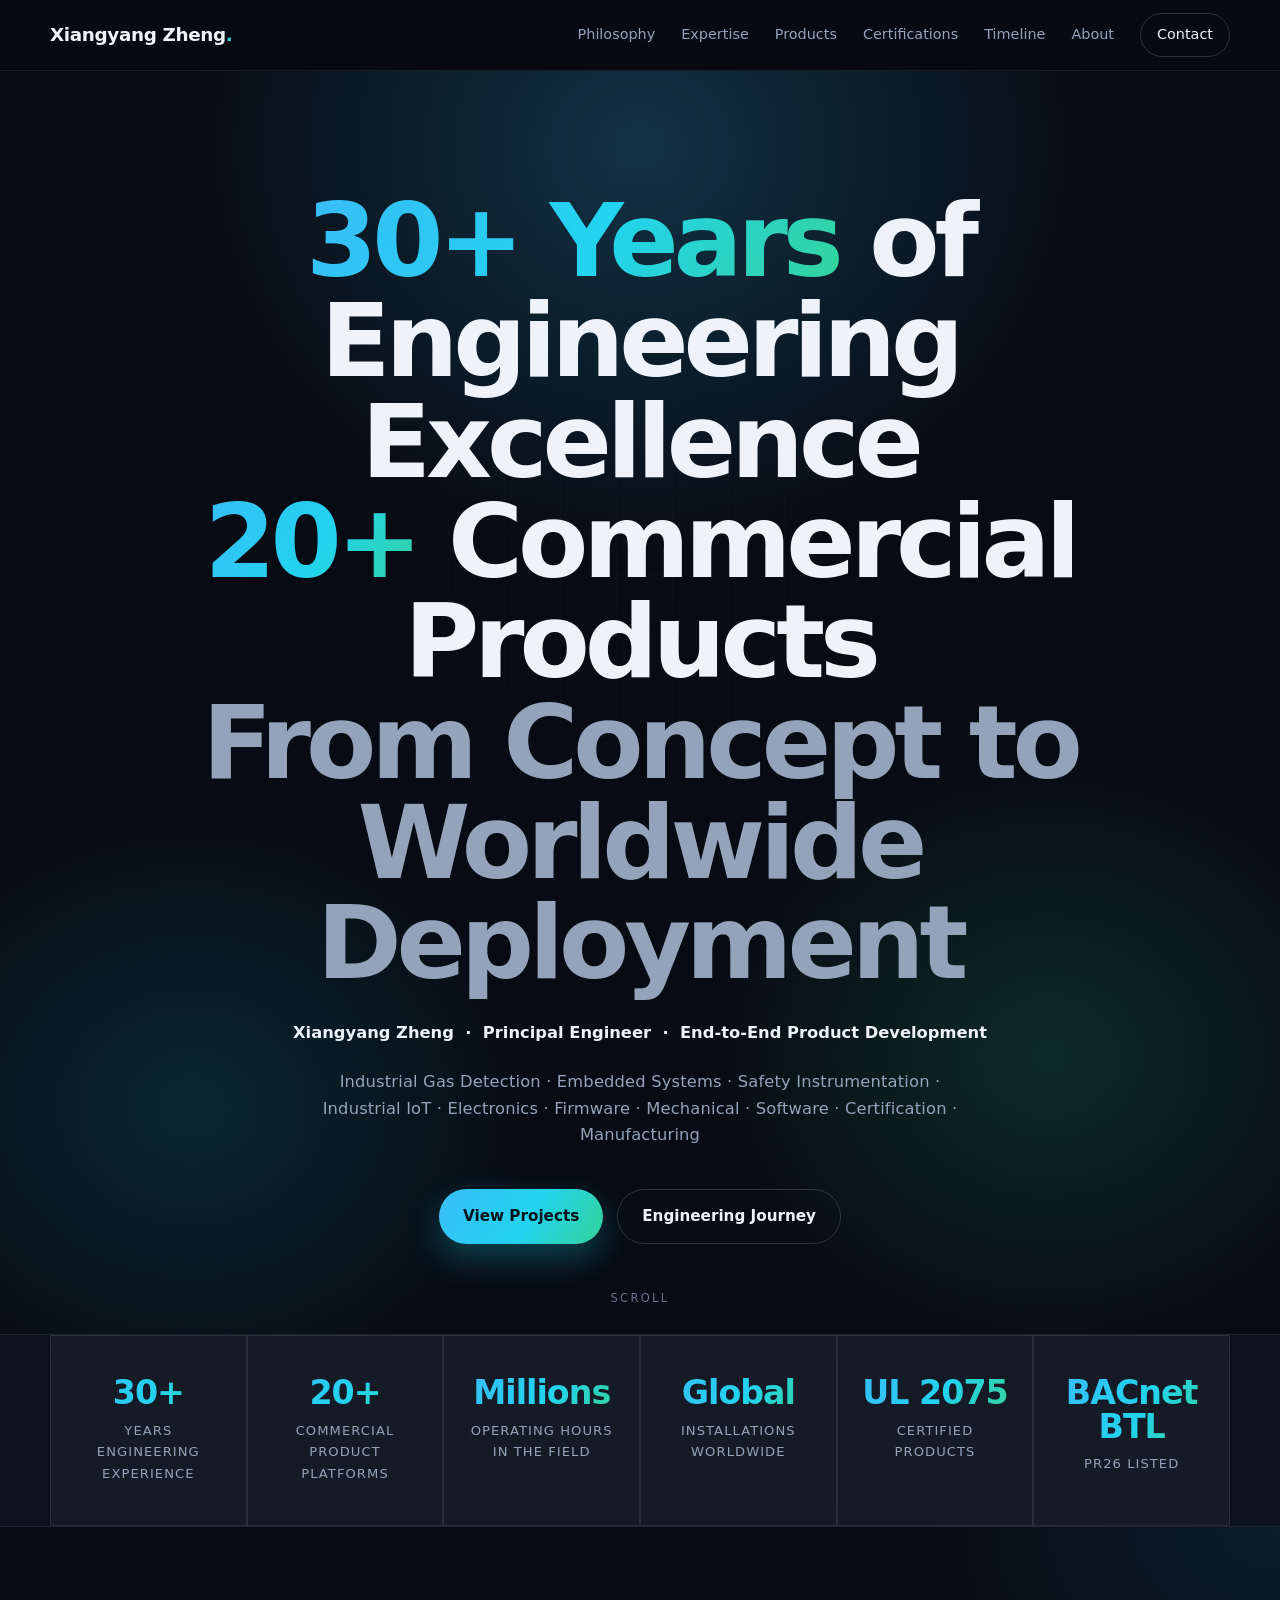
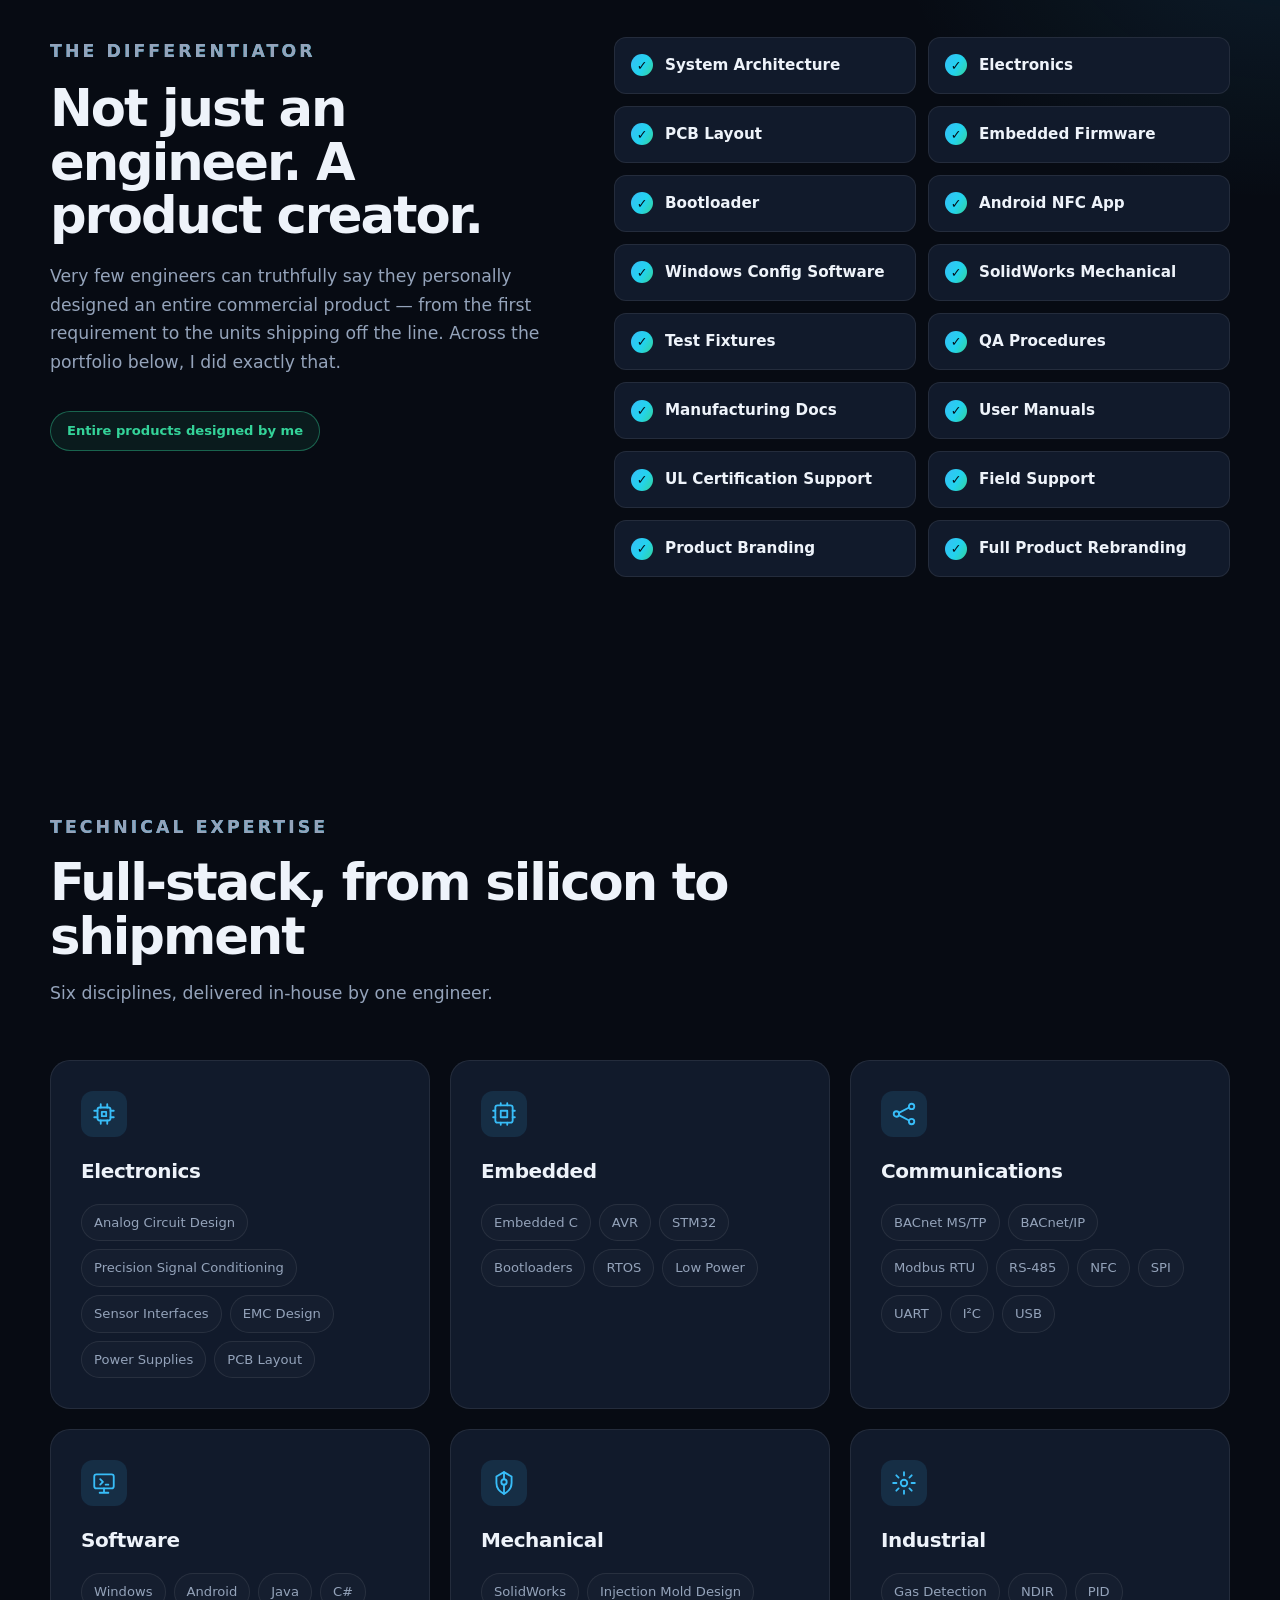
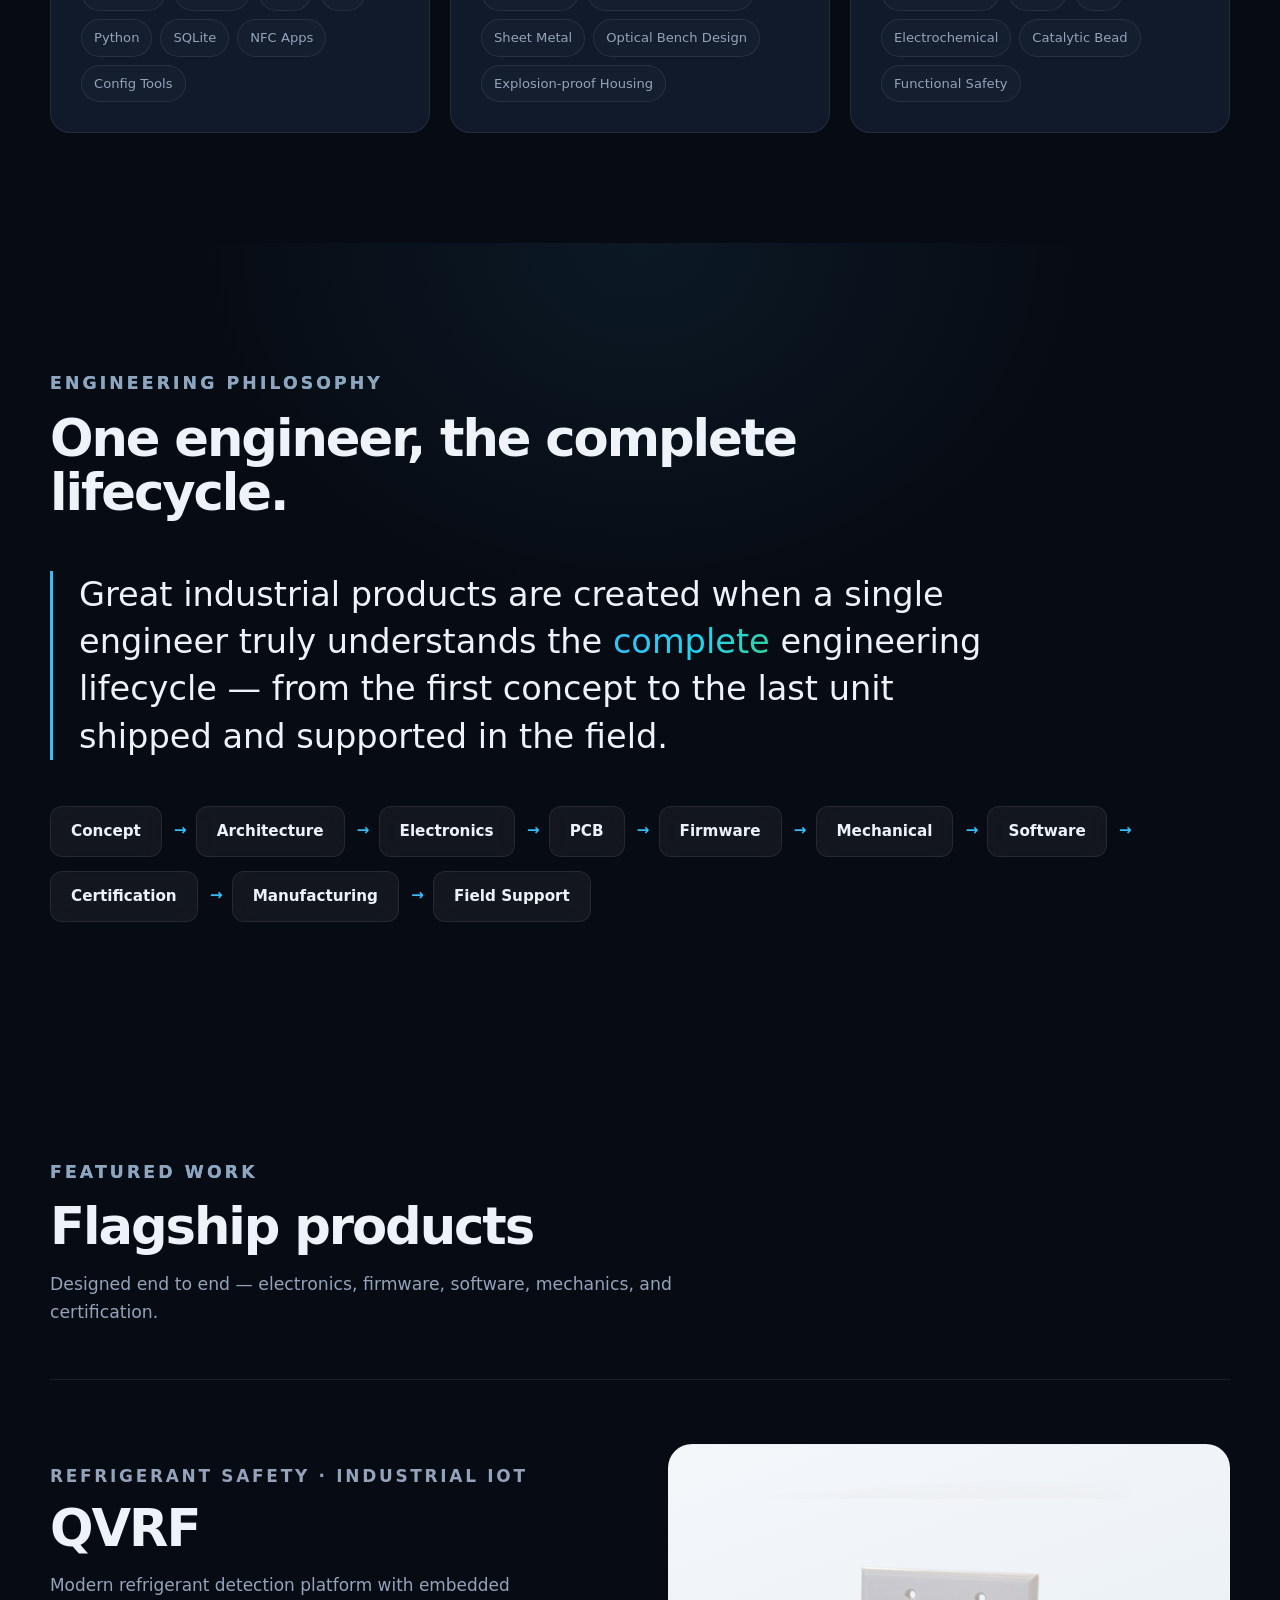
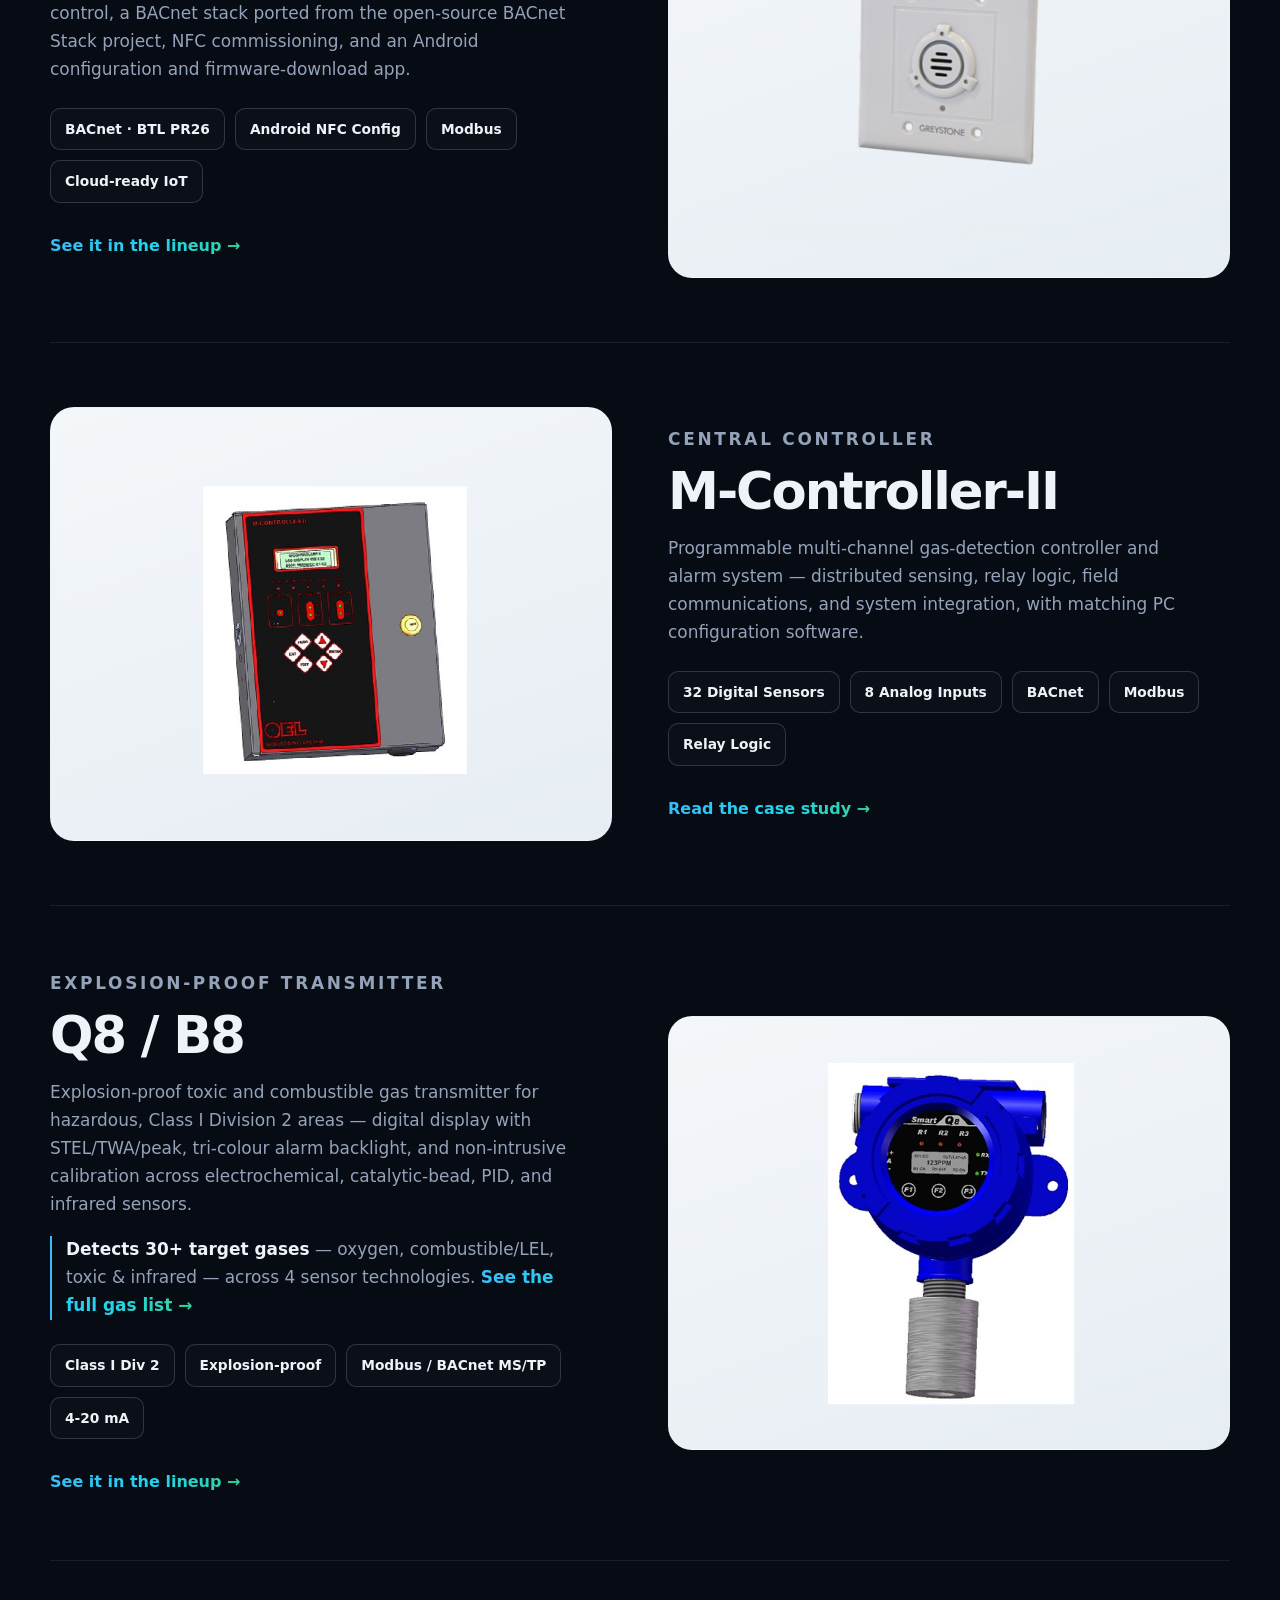
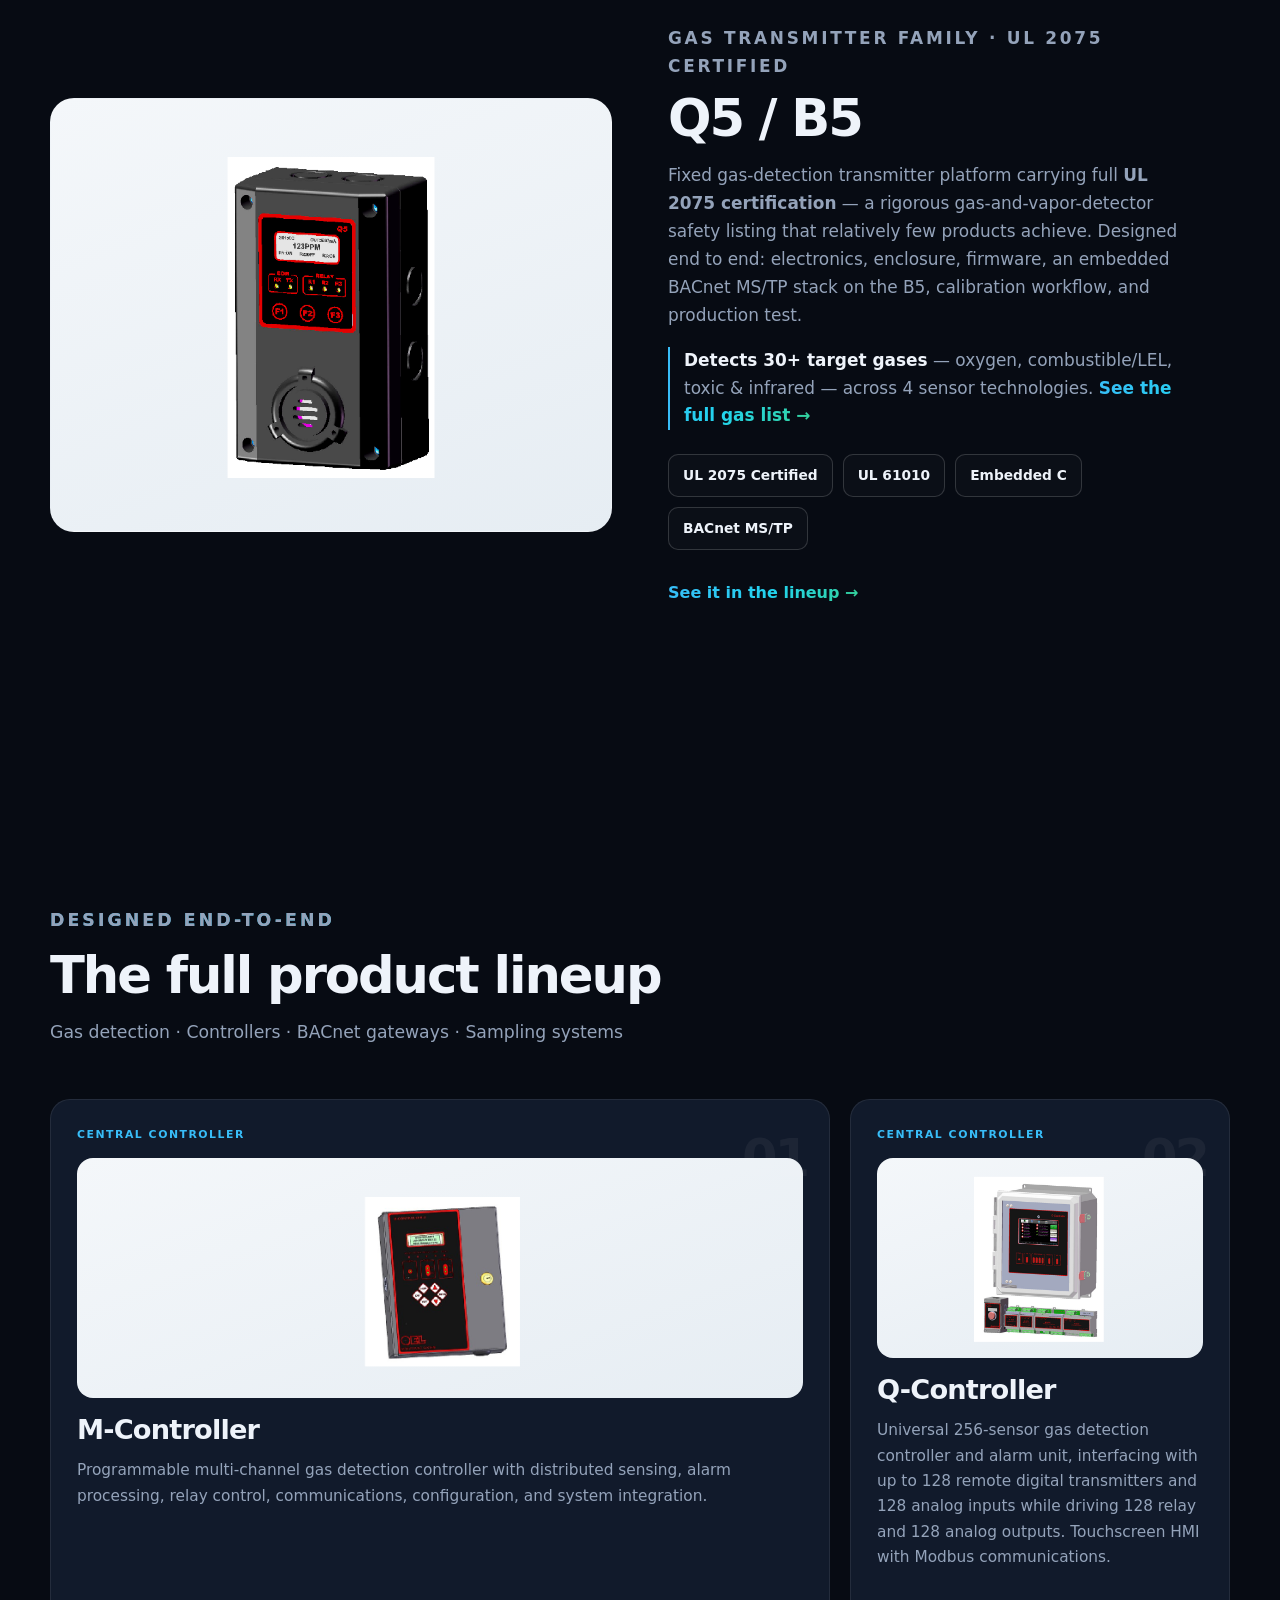
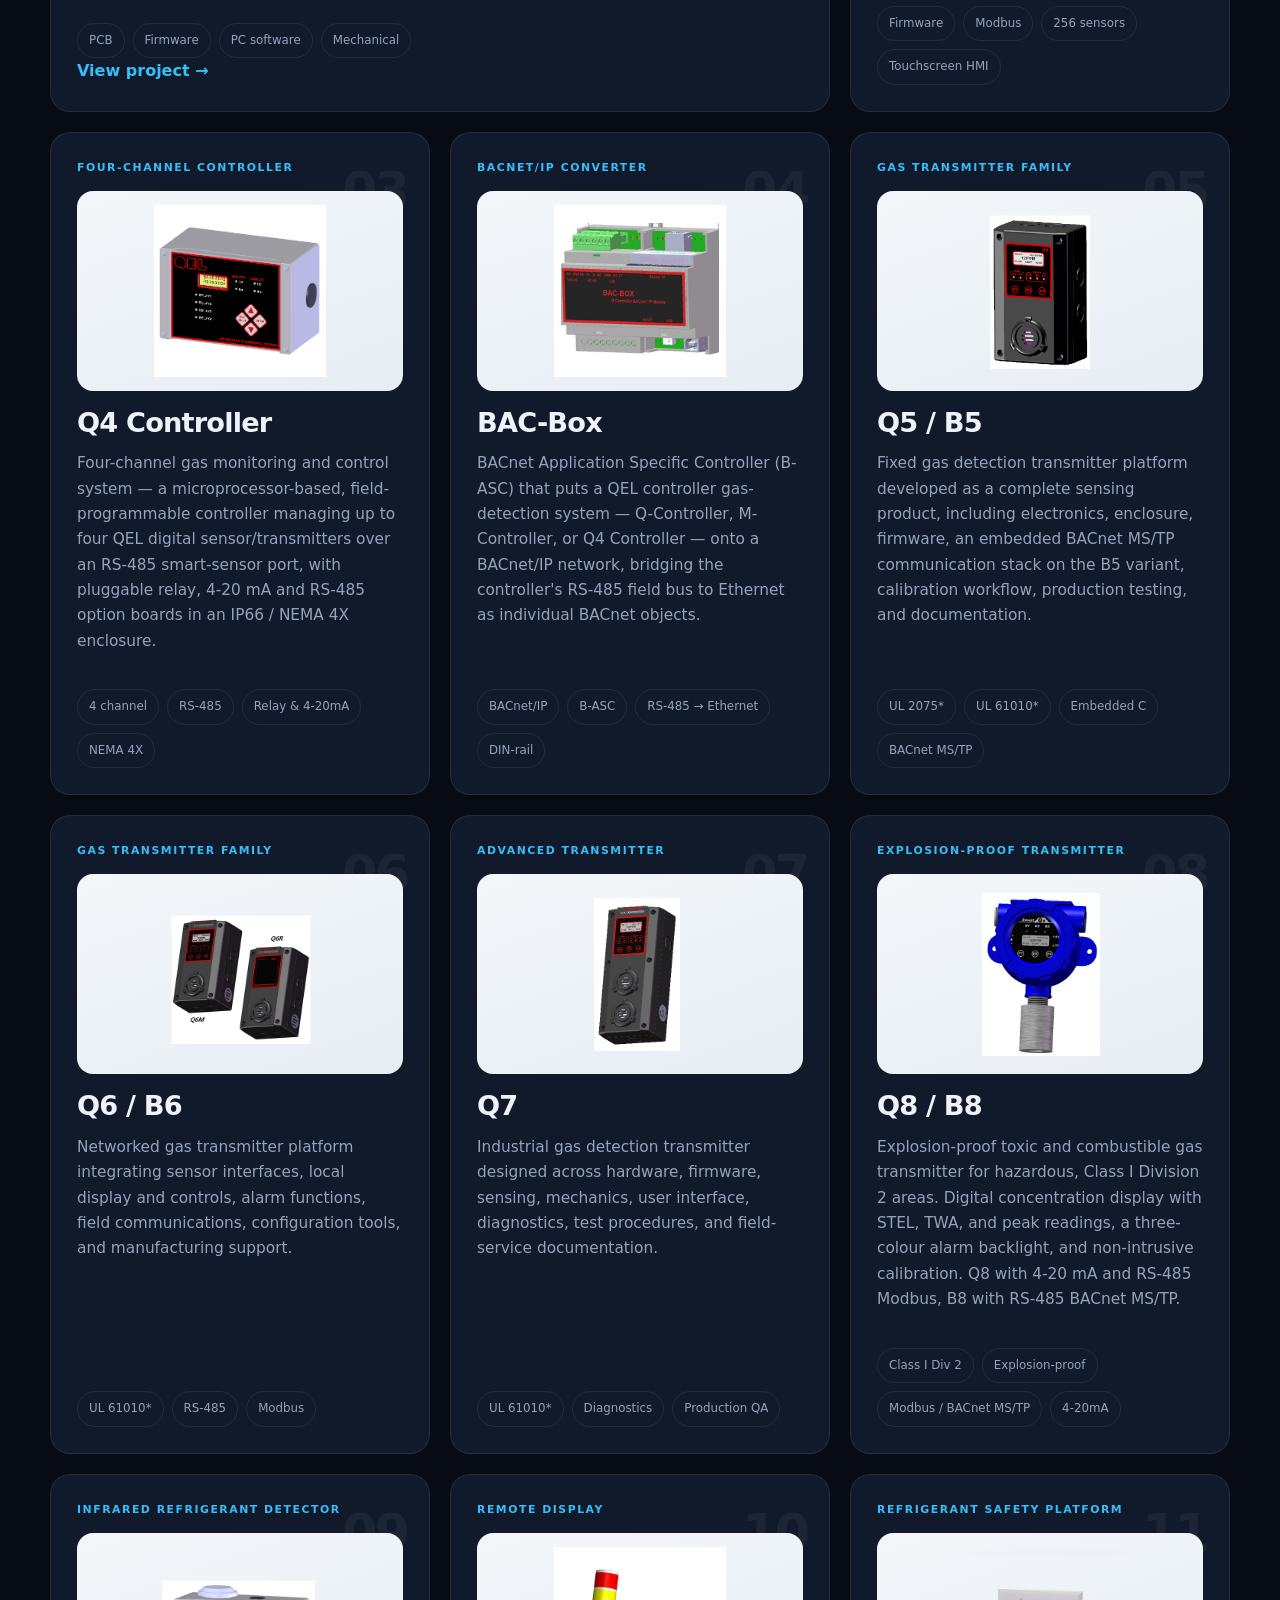
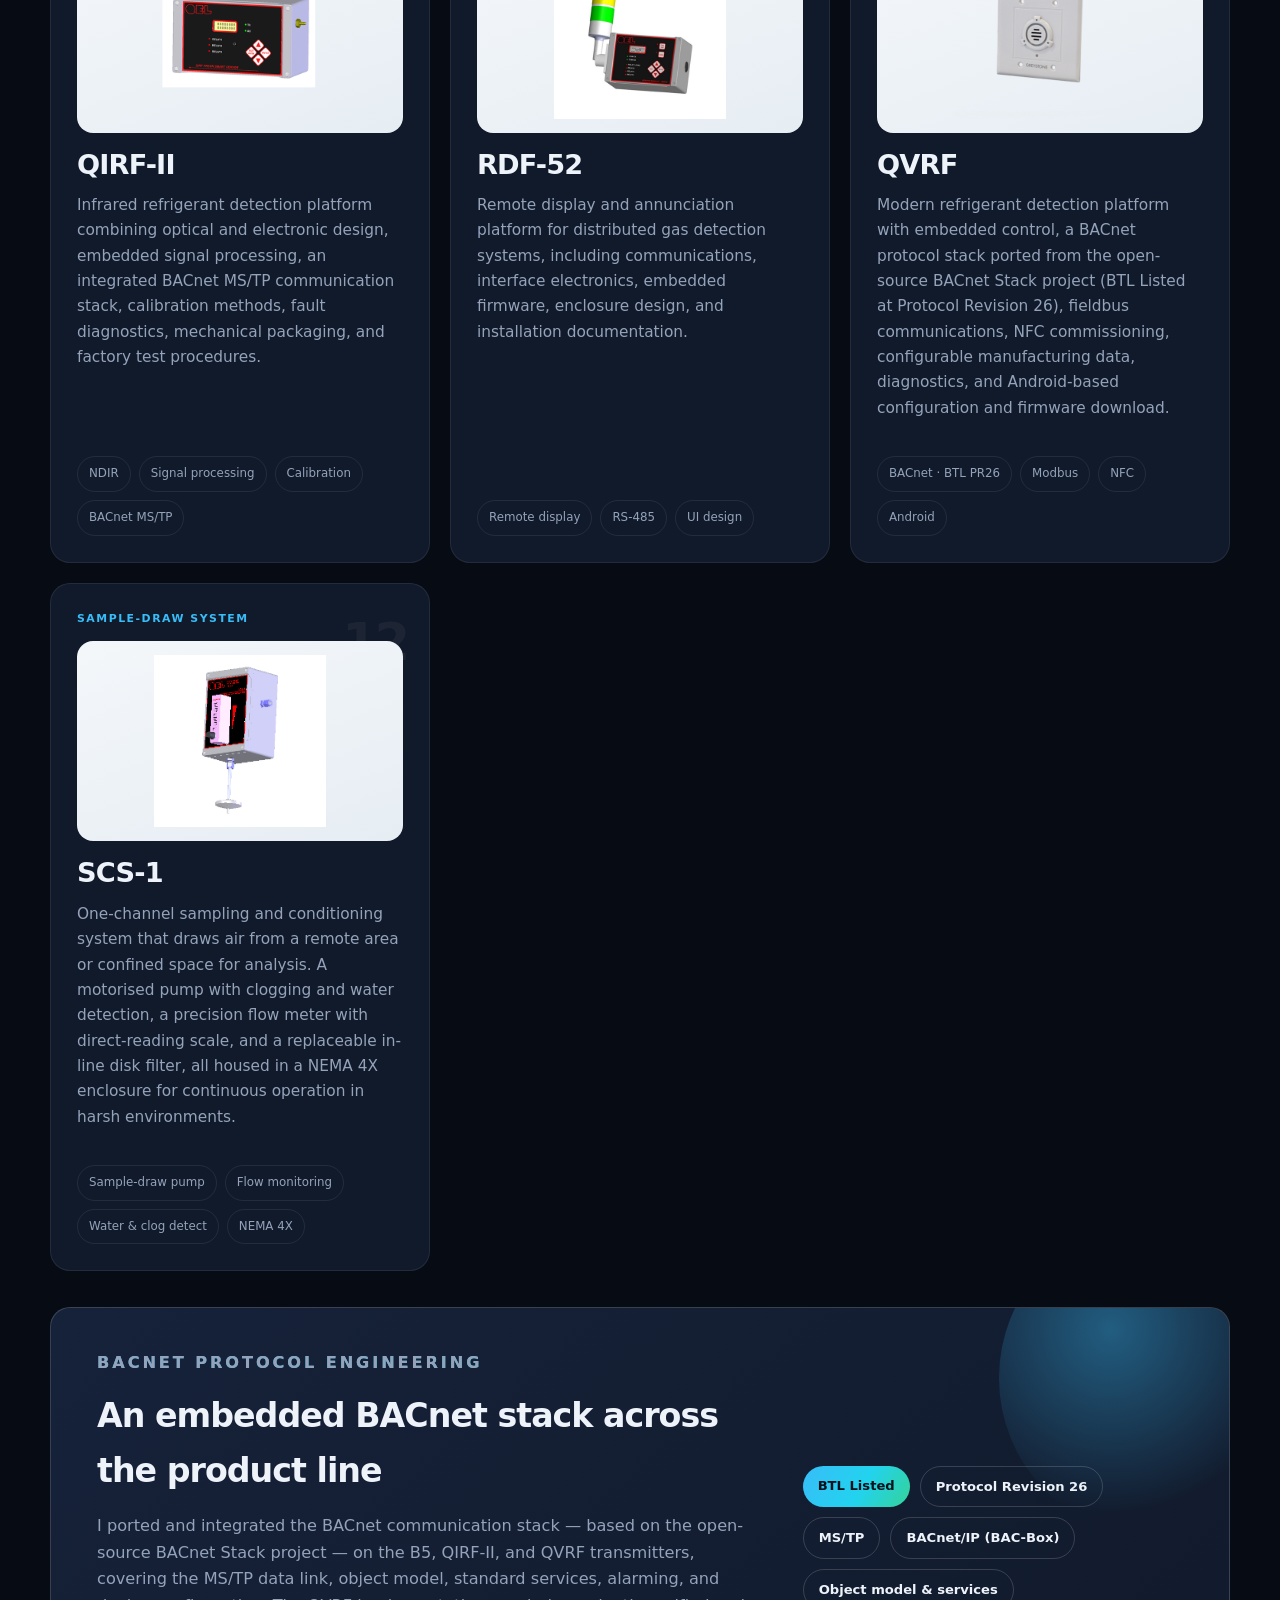
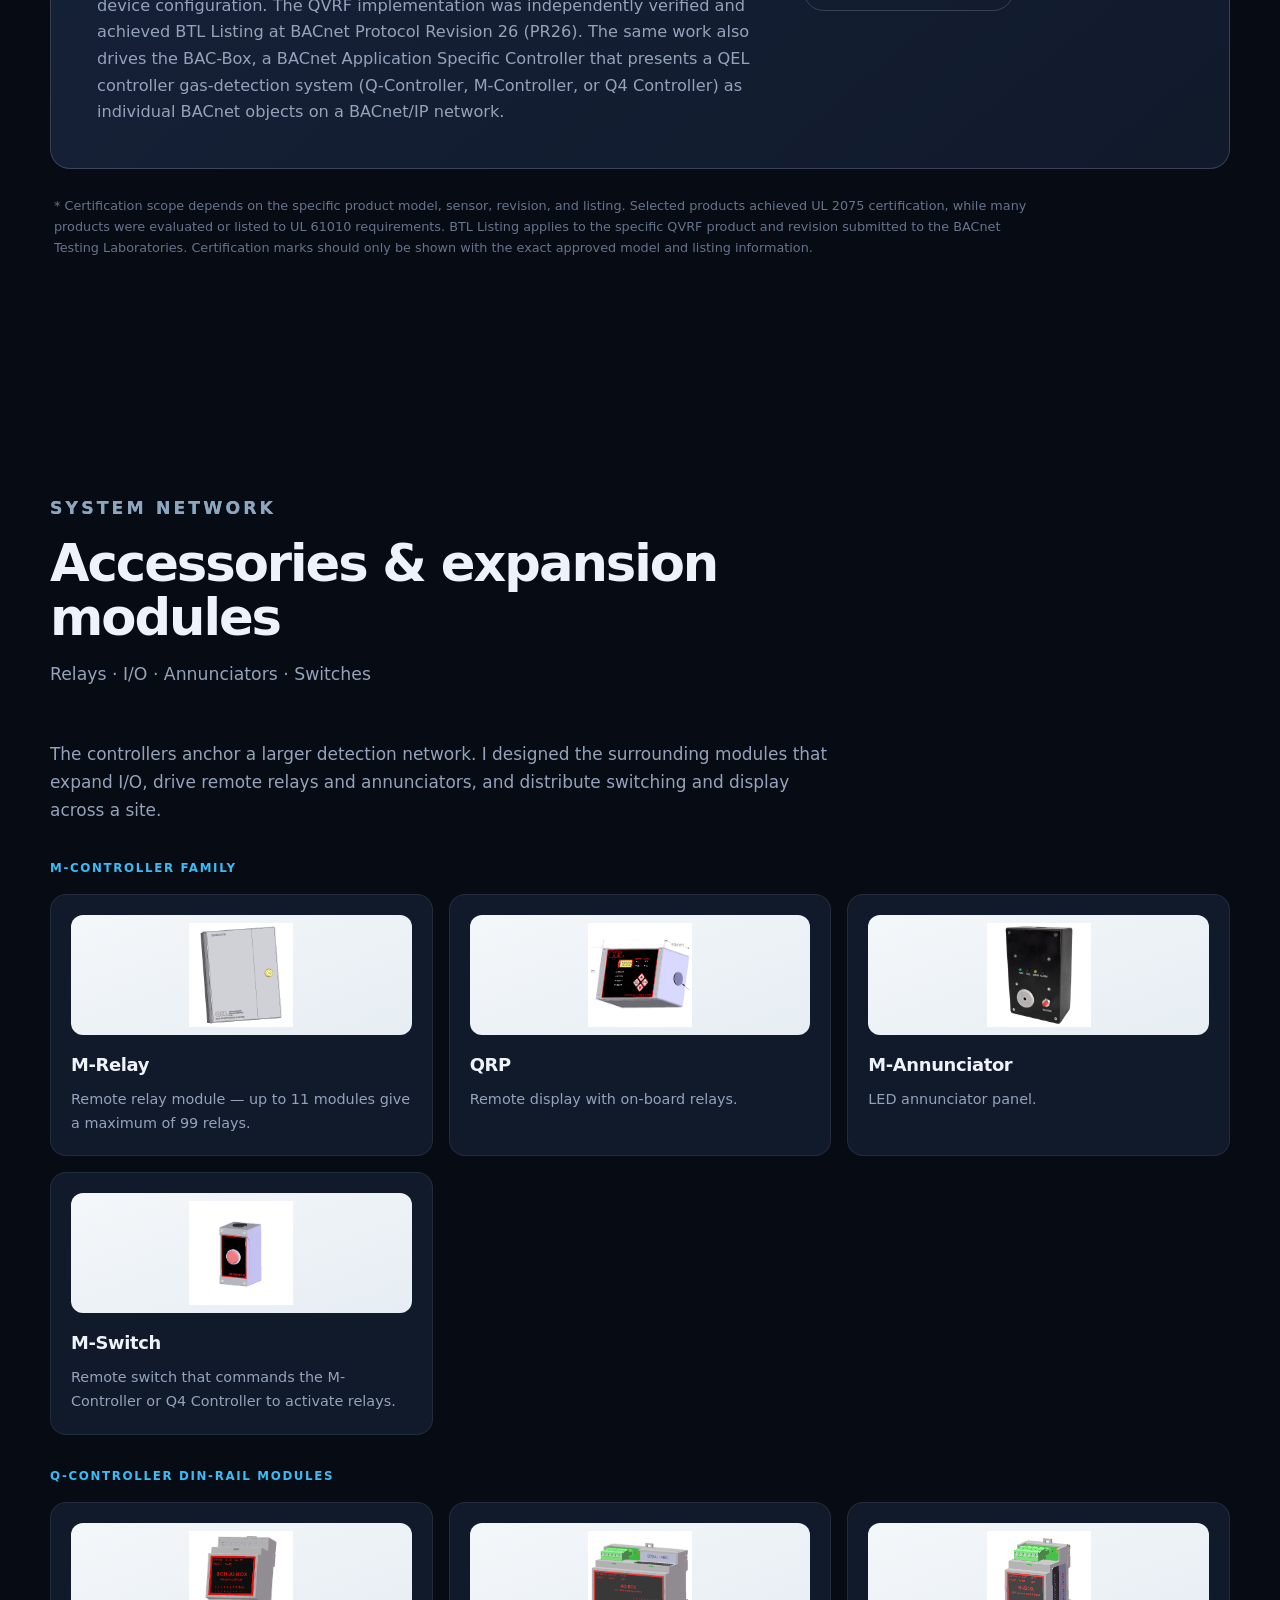
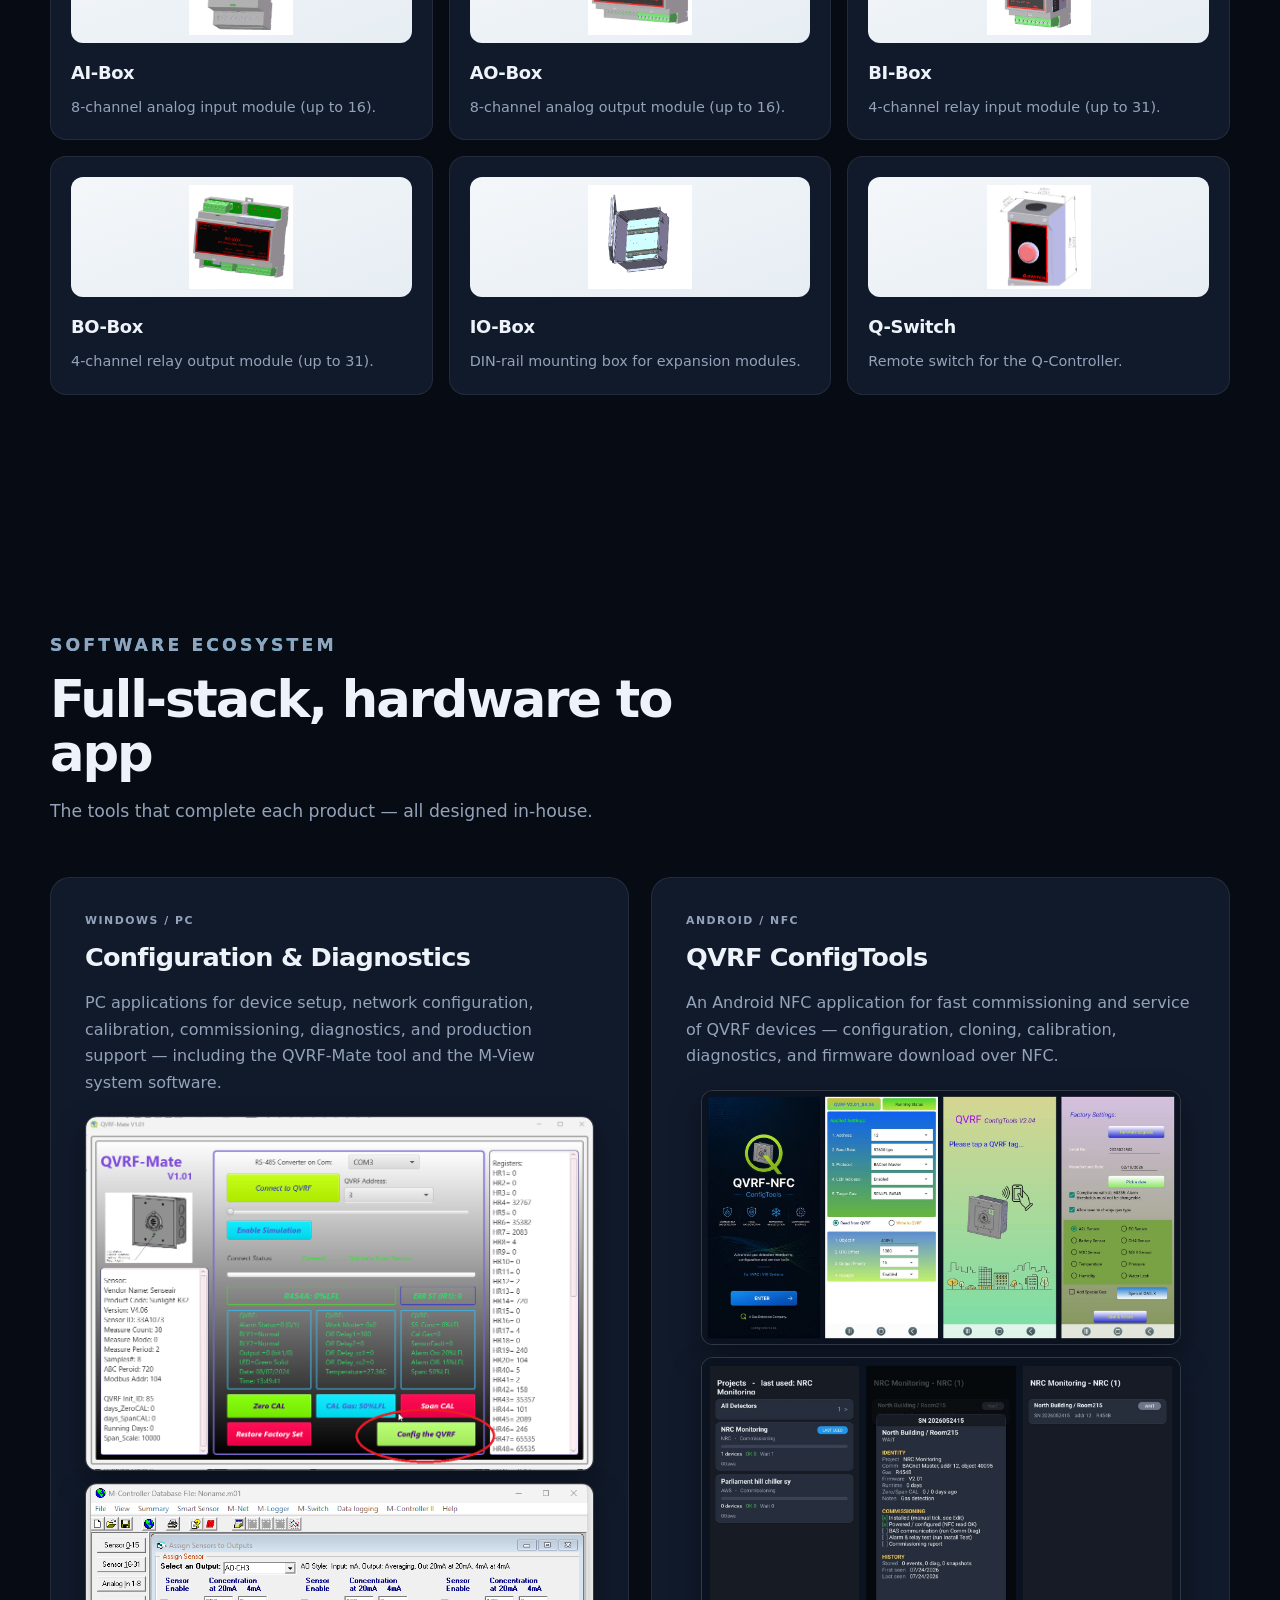
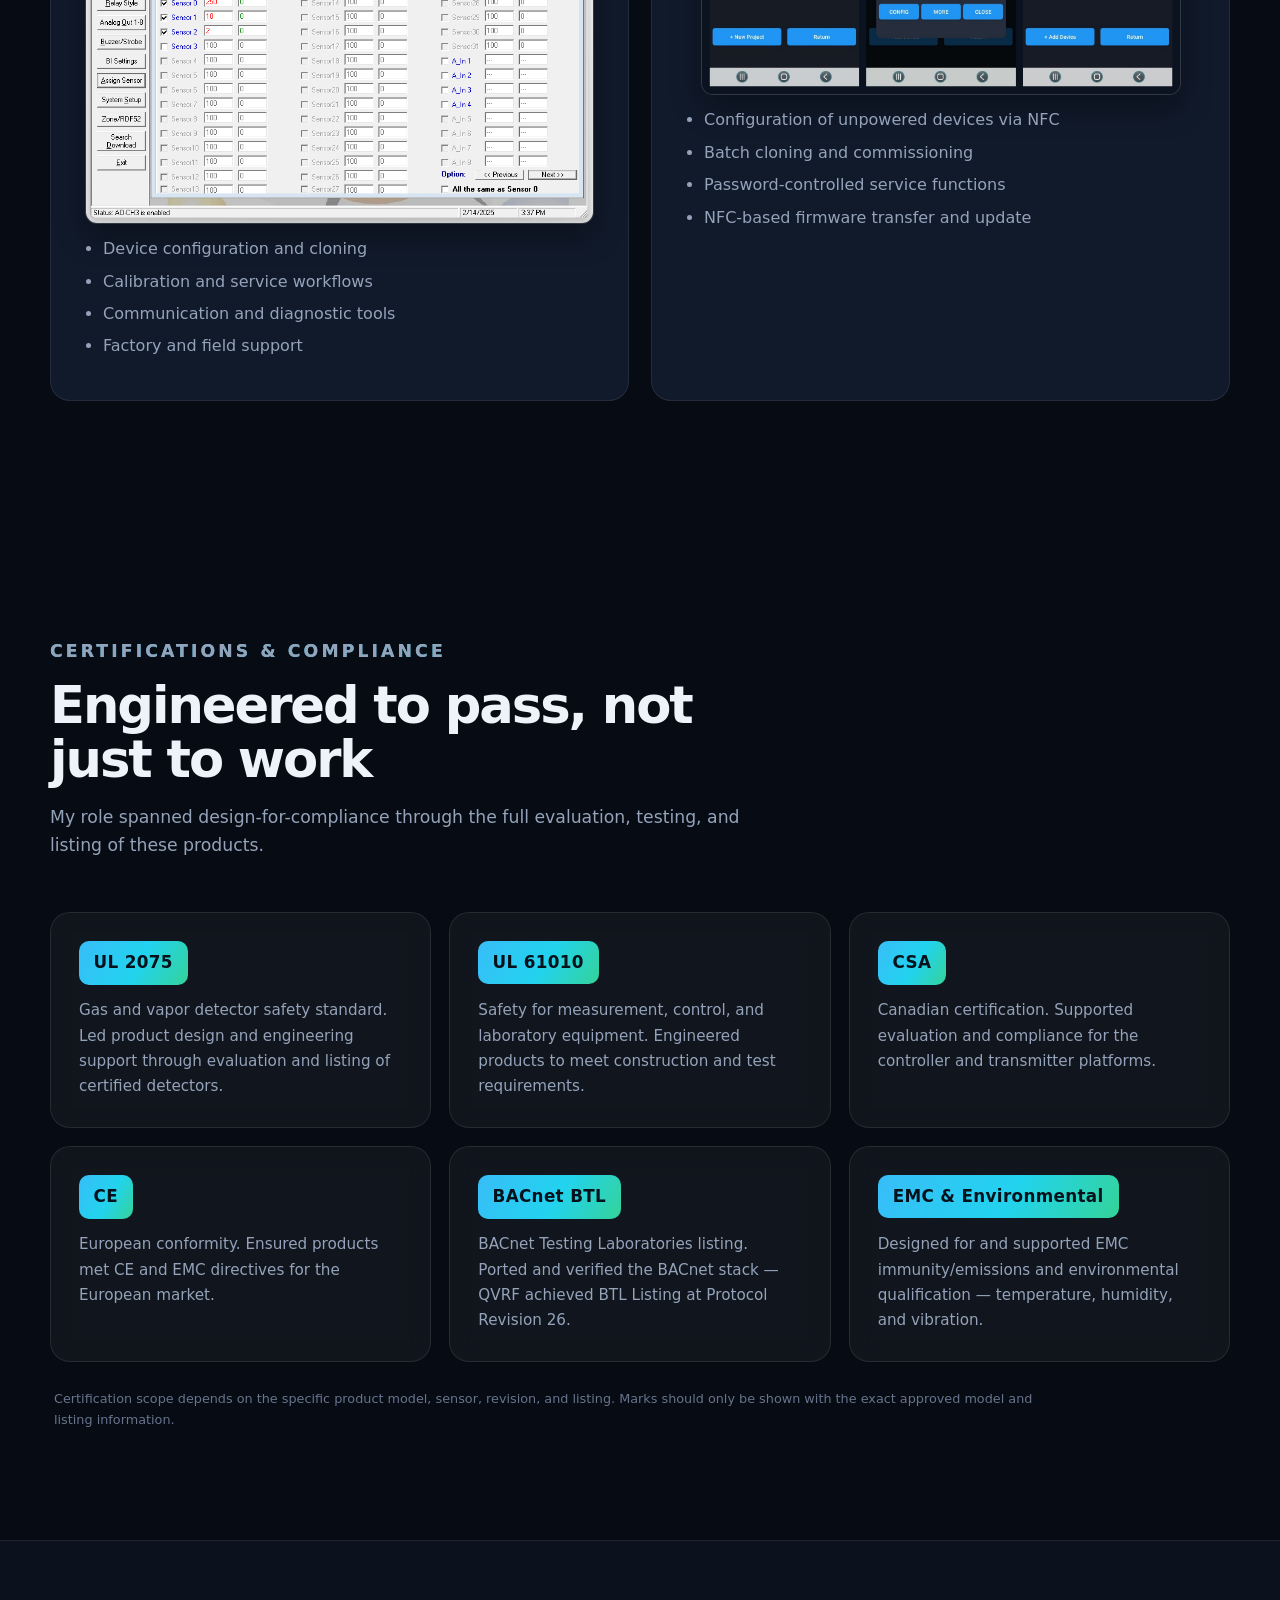
==== commit 48a80ac0: "Add second combined ConfigTools image (projects, commissioning checklist, device status) to Android/" ====
--- a/index.html
+++ b/index.html
@@ -209,7 +209,7 @@
 <div class="section-head reveal"><p class="kicker">Software ecosystem</p><h2>Full-stack, hardware to app</h2><p>The tools that complete each product — all designed in-house.</p></div>
 <div class="sw-grid">
 <div class="sw-card reveal"><p class="project-number">Windows / PC</p><h3>Configuration &amp; Diagnostics</h3><p>PC applications for device setup, network configuration, calibration, commissioning, diagnostics, and production support — including the QVRF-Mate tool and the M-View system software.</p><div class="sw-shots sw-shots--win"><img alt="QVRF-Mate Windows configuration software" loading="lazy" src="images/qvrf-mate.png"/><img alt="M-View controller system software" loading="lazy" src="images/m-view.png"/></div><ul><li>Device configuration and cloning</li><li>Calibration and service workflows</li><li>Communication and diagnostic tools</li><li>Factory and field support</li></ul></div>
-<div class="sw-card reveal"><p class="project-number">Android / NFC</p><h3>QVRF ConfigTools</h3><p>An Android NFC application for fast commissioning and service of QVRF devices — configuration, cloning, calibration, diagnostics, and firmware download over NFC.</p><div class="sw-shots sw-shots--strip"><img alt="QVRF ConfigTools Android NFC app — splash, applied settings, tap-to-scan, and factory settings screens" loading="lazy" src="images/configtools.jpg"/></div><ul><li>Configuration of unpowered devices via NFC</li><li>Batch cloning and commissioning</li><li>Password-controlled service functions</li><li>NFC-based firmware transfer and update</li></ul></div>
+<div class="sw-card reveal"><p class="project-number">Android / NFC</p><h3>QVRF ConfigTools</h3><p>An Android NFC application for fast commissioning and service of QVRF devices — configuration, cloning, calibration, diagnostics, and firmware download over NFC.</p><div class="sw-shots sw-shots--strip"><img alt="QVRF ConfigTools Android NFC app — splash, applied settings, tap-to-scan, and factory settings screens" loading="lazy" src="images/configtools.jpg"/><img alt="QVRF ConfigTools Android app — project list, device commissioning checklist, and detector status screens" loading="lazy" src="images/configtools-projects.jpg"/></div><ul><li>Configuration of unpowered devices via NFC</li><li>Batch cloning and commissioning</li><li>Password-controlled service functions</li><li>NFC-based firmware transfer and update</li></ul></div>
 </div>
 </div>
 </section>
@@ -231,14 +231,21 @@
 </section>
 <section class="section ptl" id="timeline">
 <div class="shell">
-<div class="section-head reveal"><p class="kicker">Product timeline</p><h2>Three decades of shipping products</h2><p>The progression of platforms I have taken to production.</p></div>
+<div class="section-head reveal"><p class="kicker">Career &amp; product timeline</p><h2>From the 8088 to Industrial IoT</h2><p>Nearly four decades of products taken from concept to production.</p></div>
 <div class="ptl-list reveal">
-<div class="ptl-item"><div class="yr">1995</div><div class="nm">Gas Detection Career Begins</div><div class="ds">The start of three decades designing industrial gas-detection products end to end.</div></div>
-<div class="ptl-item"><div class="yr">2008</div><div class="nm">M-Controller</div><div class="ds">Multi-channel gas-detection controller and alarm platform.</div></div>
-<div class="ptl-item"><div class="yr">Transmitter platforms</div><div class="nm">Q5 · Q6 · Q7</div><div class="ds">Fixed gas-detection transmitter families, developed as complete sensing products.</div></div>
+<div class="ptl-item"><div class="yr">1988</div><div class="nm">Industrial PC · Intel 8088</div><div class="ds">Designed an industrial PC built around the Intel 8088 CPU.</div></div>
+<div class="ptl-item"><div class="yr">1990</div><div class="nm">Power-Plant Monitoring System</div><div class="ds">Voltage, current and power-delivery monitoring system for power plants — the year I graduated in Computer Application &amp; Engineering.</div></div>
+<div class="ptl-item"><div class="yr">1992</div><div class="nm">Three-Colour LED Billboard</div><div class="ds">Large-format full-colour LED billboard display system.</div></div>
+<div class="ptl-item"><div class="yr">1994</div><div class="nm">VCD Player</div><div class="ds">Consumer VCD player development.</div></div>
+<div class="ptl-item"><div class="yr">1995</div><div class="nm">Fixed Combustible Gas Detector</div><div class="ds">Entered gas detection with a fixed combustible gas detector.</div></div>
+<div class="ptl-item"><div class="yr">1998</div><div class="nm">Portable Gas Instruments</div><div class="ds">Handheld portable gas-detection instruments.</div></div>
+<div class="ptl-item"><div class="yr">2002</div><div class="nm">M-Controller &amp; M-Relay</div><div class="ds">Multi-channel gas-detection controller with remote relay expansion modules.</div></div>
+<div class="ptl-item"><div class="yr">2003</div><div class="nm">M-View Software</div><div class="ds">Windows configuration and monitoring software for the M-Controller system.</div></div>
+<div class="ptl-item"><div class="yr">2005</div><div class="nm">M-Logger &amp; M-Net</div><div class="ds">Data logging and networking for distributed gas-detection systems.</div></div>
+<div class="ptl-item"><div class="yr">Transmitters</div><div class="nm">Q5 / B5 · Q6 / B6 · Q7</div><div class="ds">Fixed gas-detection transmitter families, developed as complete sensing products.</div></div>
 <div class="ptl-item"><div class="yr">Infrared sensing</div><div class="nm">QIRF-II</div><div class="ds">NDIR refrigerant detection with embedded signal processing.</div></div>
 <div class="ptl-item"><div class="yr">System expansion</div><div class="nm">RDF-52</div><div class="ds">Remote display and annunciation across distributed systems.</div></div>
-<div class="ptl-item"><div class="yr">Industrial IoT</div><div class="nm">QVRF NFC</div><div class="ds">Refrigerant safety platform with NFC commissioning and Android app.</div></div>
+<div class="ptl-item"><div class="yr">Industrial IoT</div><div class="nm">QVRF NFC</div><div class="ds">Refrigerant safety platform with NFC commissioning and an Android app.</div></div>
 <div class="ptl-item"><div class="yr">Brand transition</div><div class="nm">QEL → Greystone Rebranding</div><div class="ds">Full product-line rebrand across hardware, software, and documentation.</div></div>
 <div class="ptl-item"><div class="yr">Today</div><div class="nm">BACnet BTL — PR26 Listed</div><div class="ds">Independently verified BACnet interoperability at Protocol Revision 26.</div></div>
 </div>
@@ -275,7 +282,7 @@
 </div>
 <div class="about-body reveal">
 <p class="lead">I am a Principal Engineer specializing in industrial gas detection, embedded systems, safety instrumentation, and Industrial IoT.</p>
-<p>Throughout my career — since 1995 — I have led the complete development of multiple commercial products, from concept and architecture through electronics, firmware, mechanical design, certification, manufacturing, and global deployment.</p>
+<p>Throughout my career — since 1990, when I graduated in Computer Application &amp; Engineering — I have led the complete development of multiple commercial products, from concept and architecture through electronics, firmware, mechanical design, certification, manufacturing, and global deployment.</p>
 <p>My expertise spans <strong>analog electronics, precision sensor interfaces, embedded firmware, Windows and Android software, industrial communication protocols, and safety-certified product development</strong> — and I later led the complete rebranding of this portfolio from QEL to Greystone. Product names, trademarks, certification marks, and commercial materials remain the property of their respective owners.</p>
 </div>
 </div>
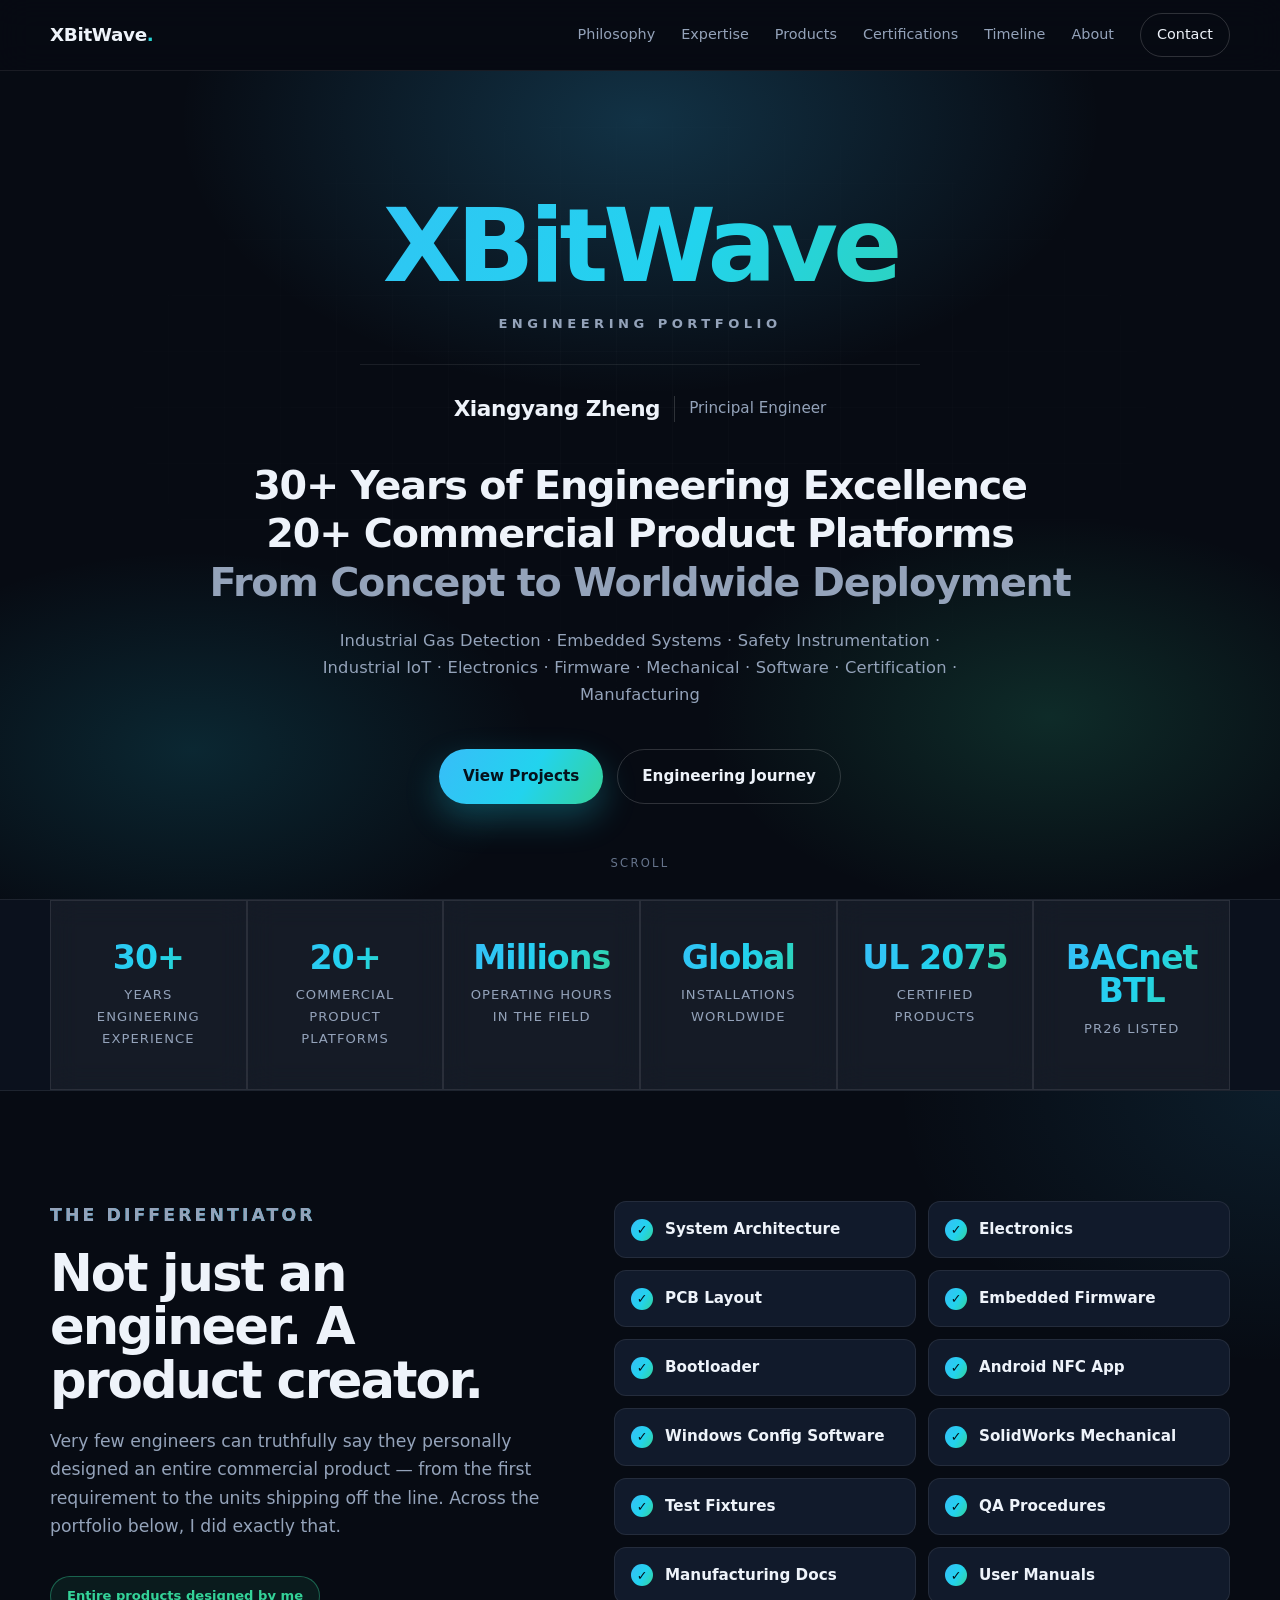
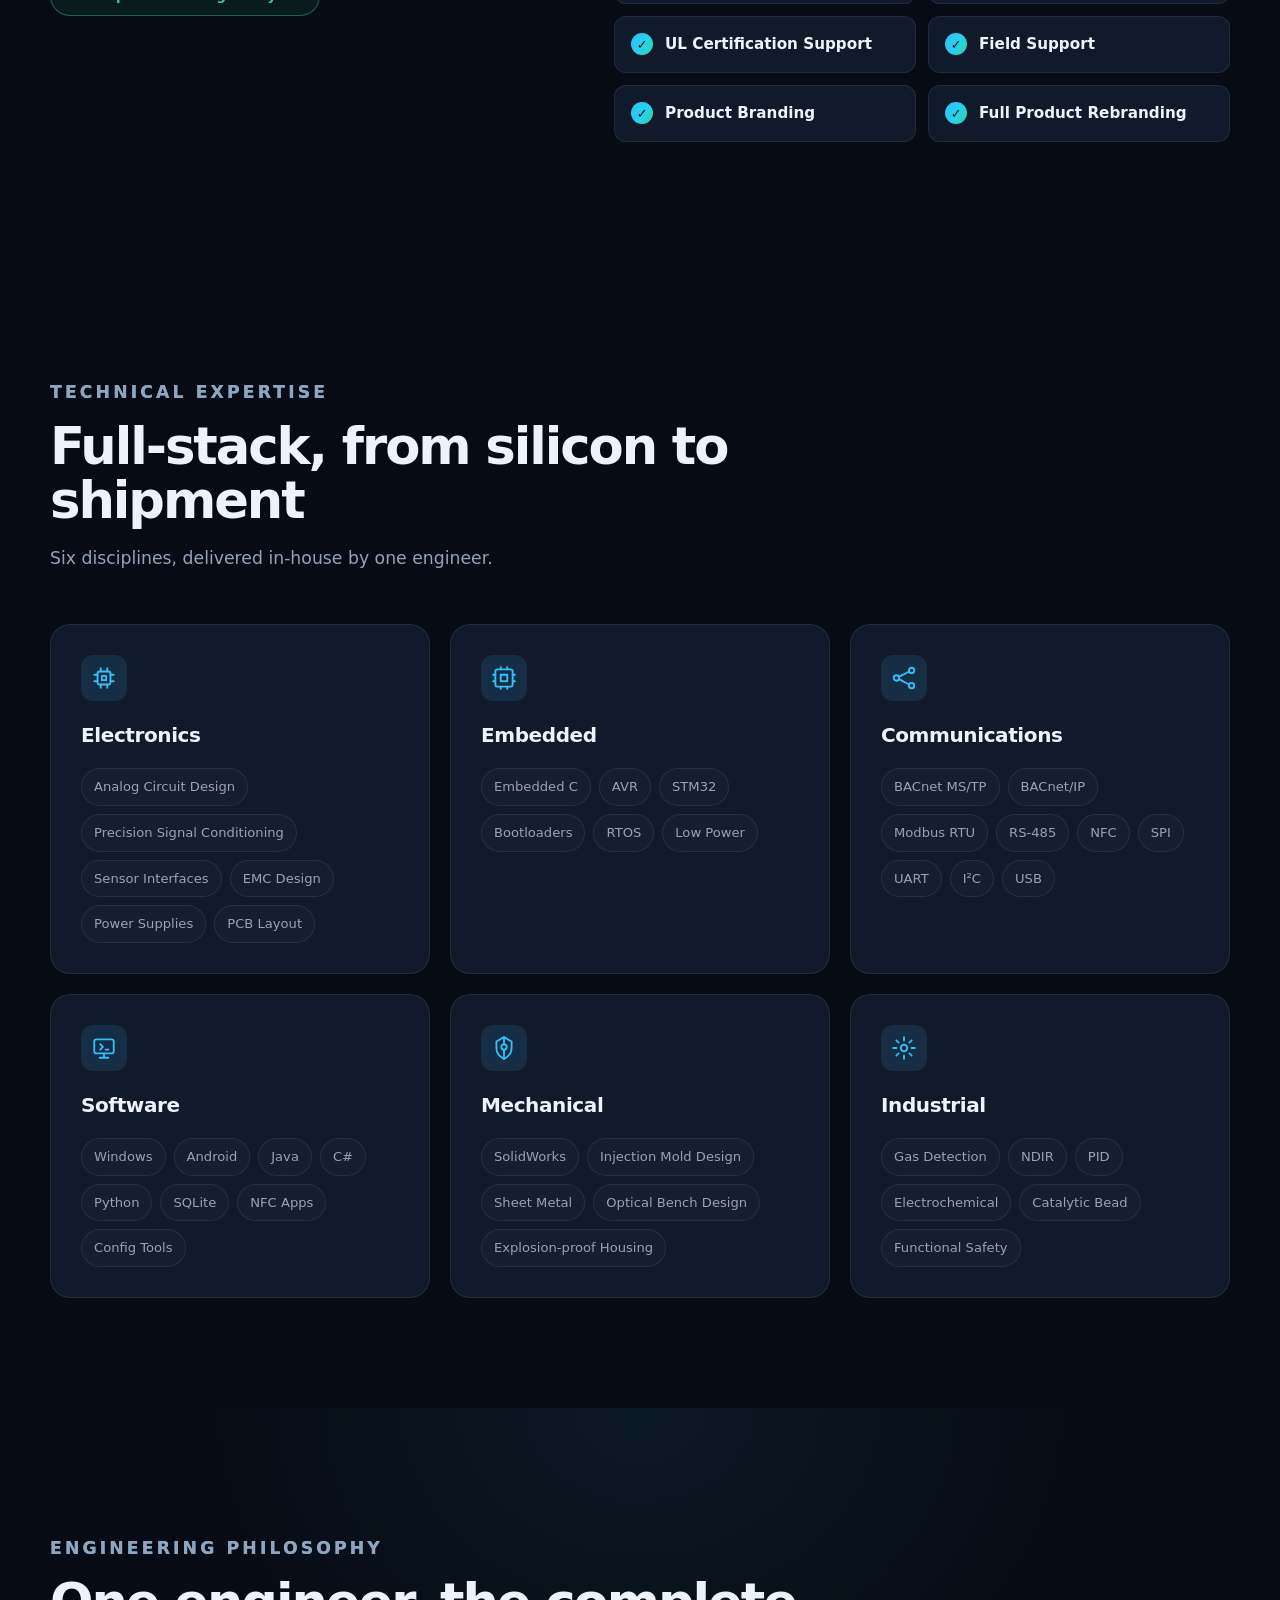
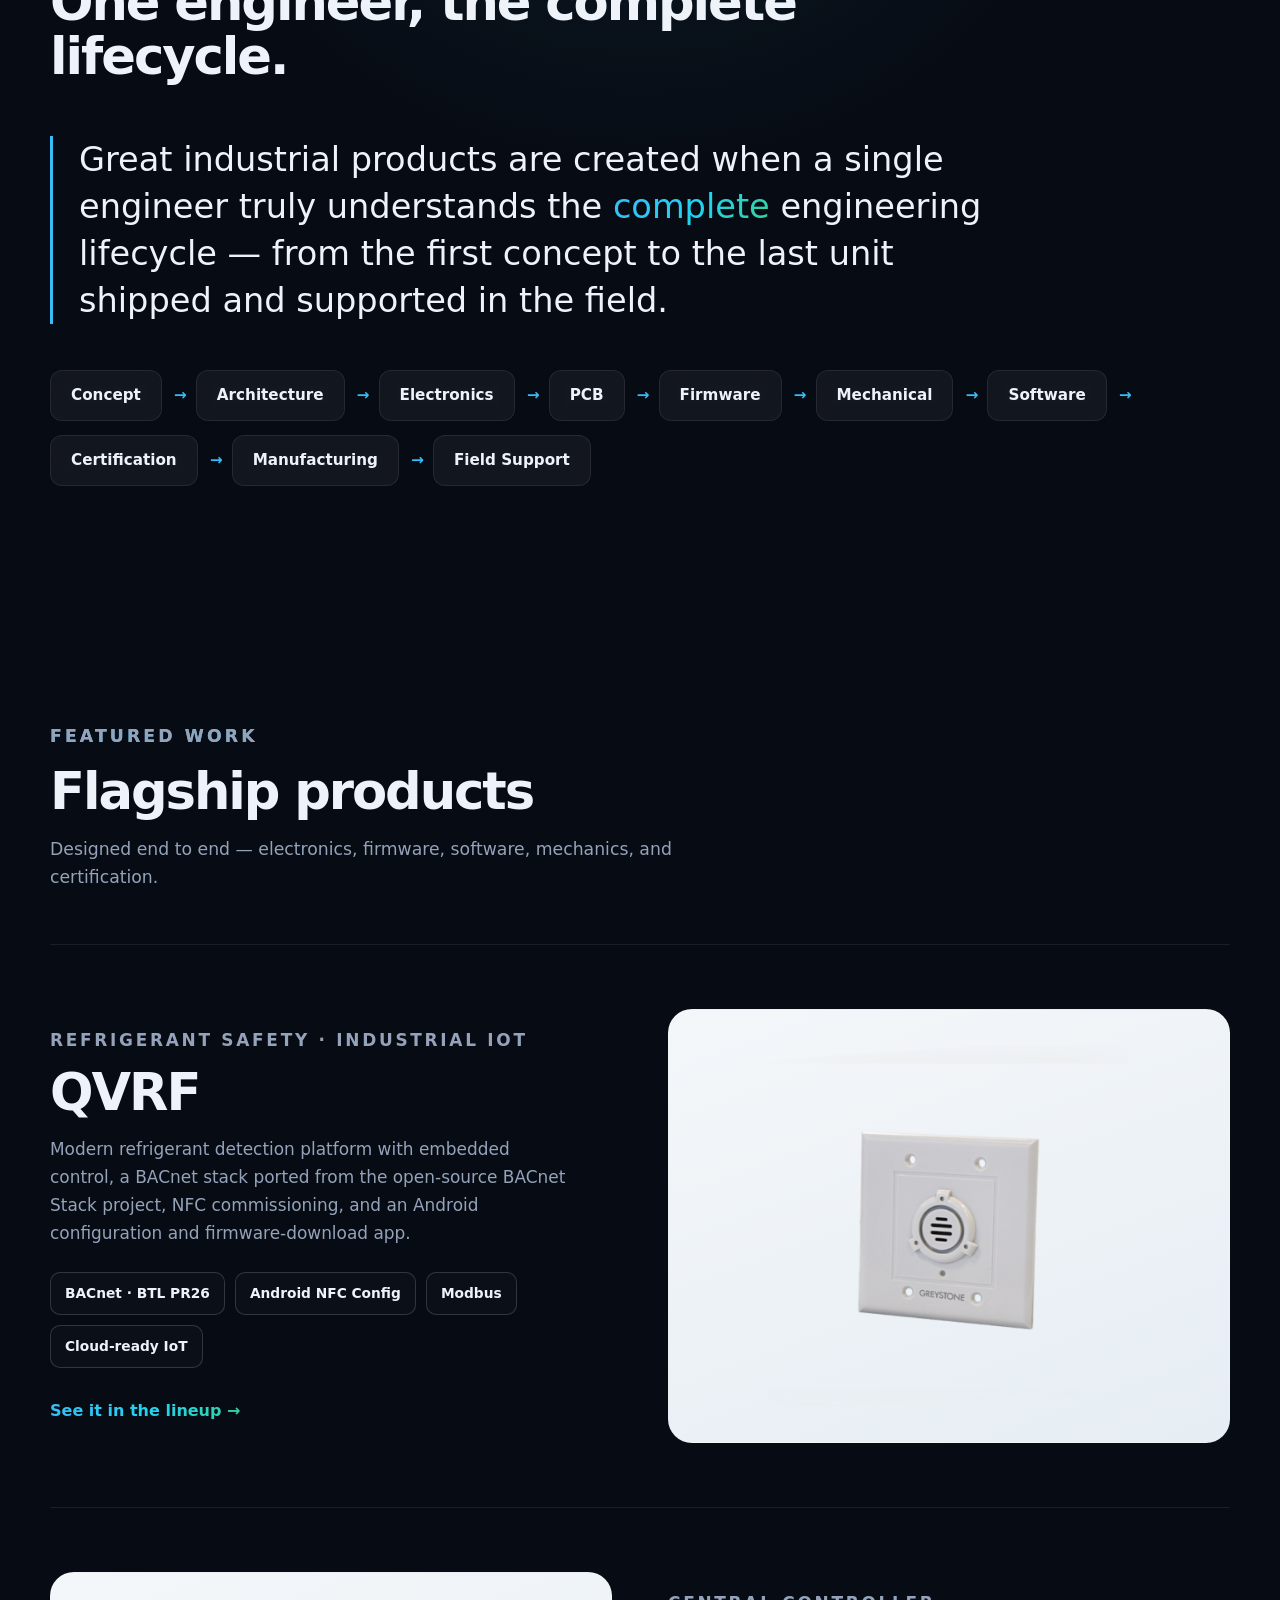
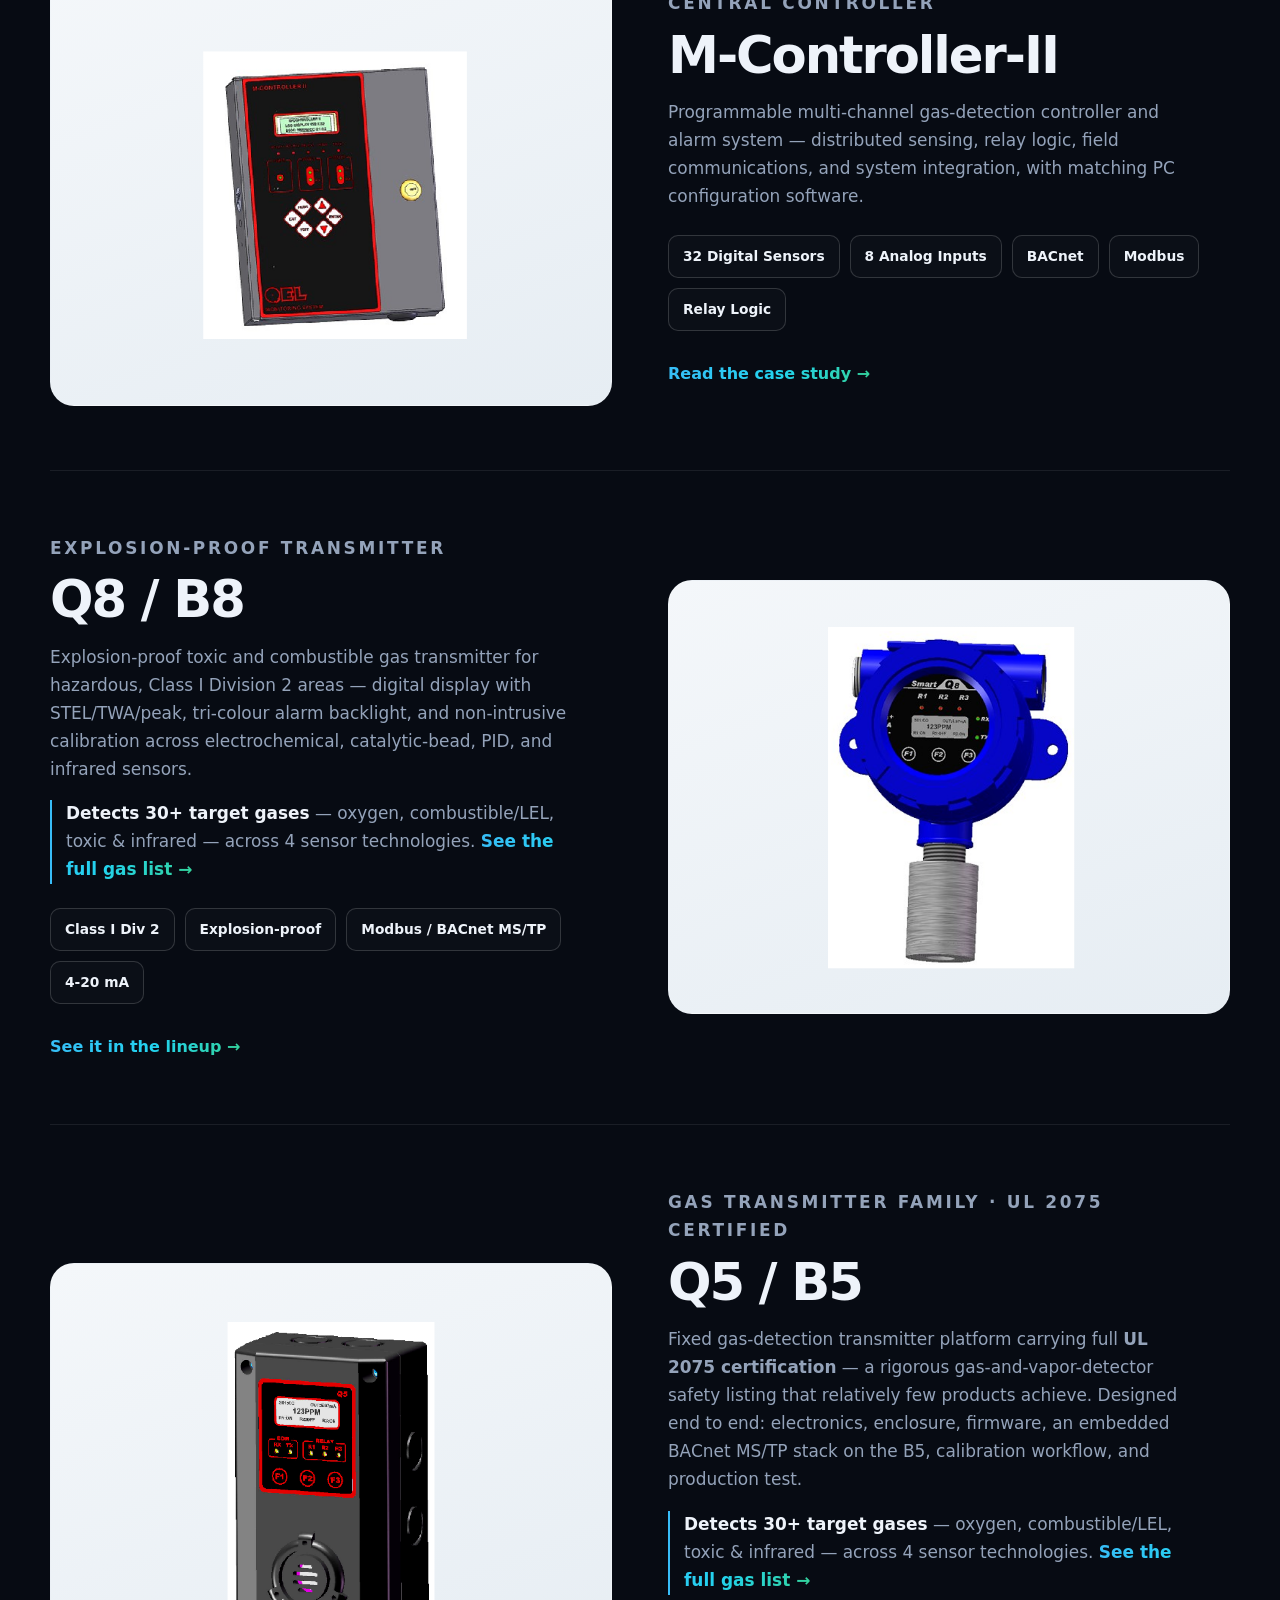
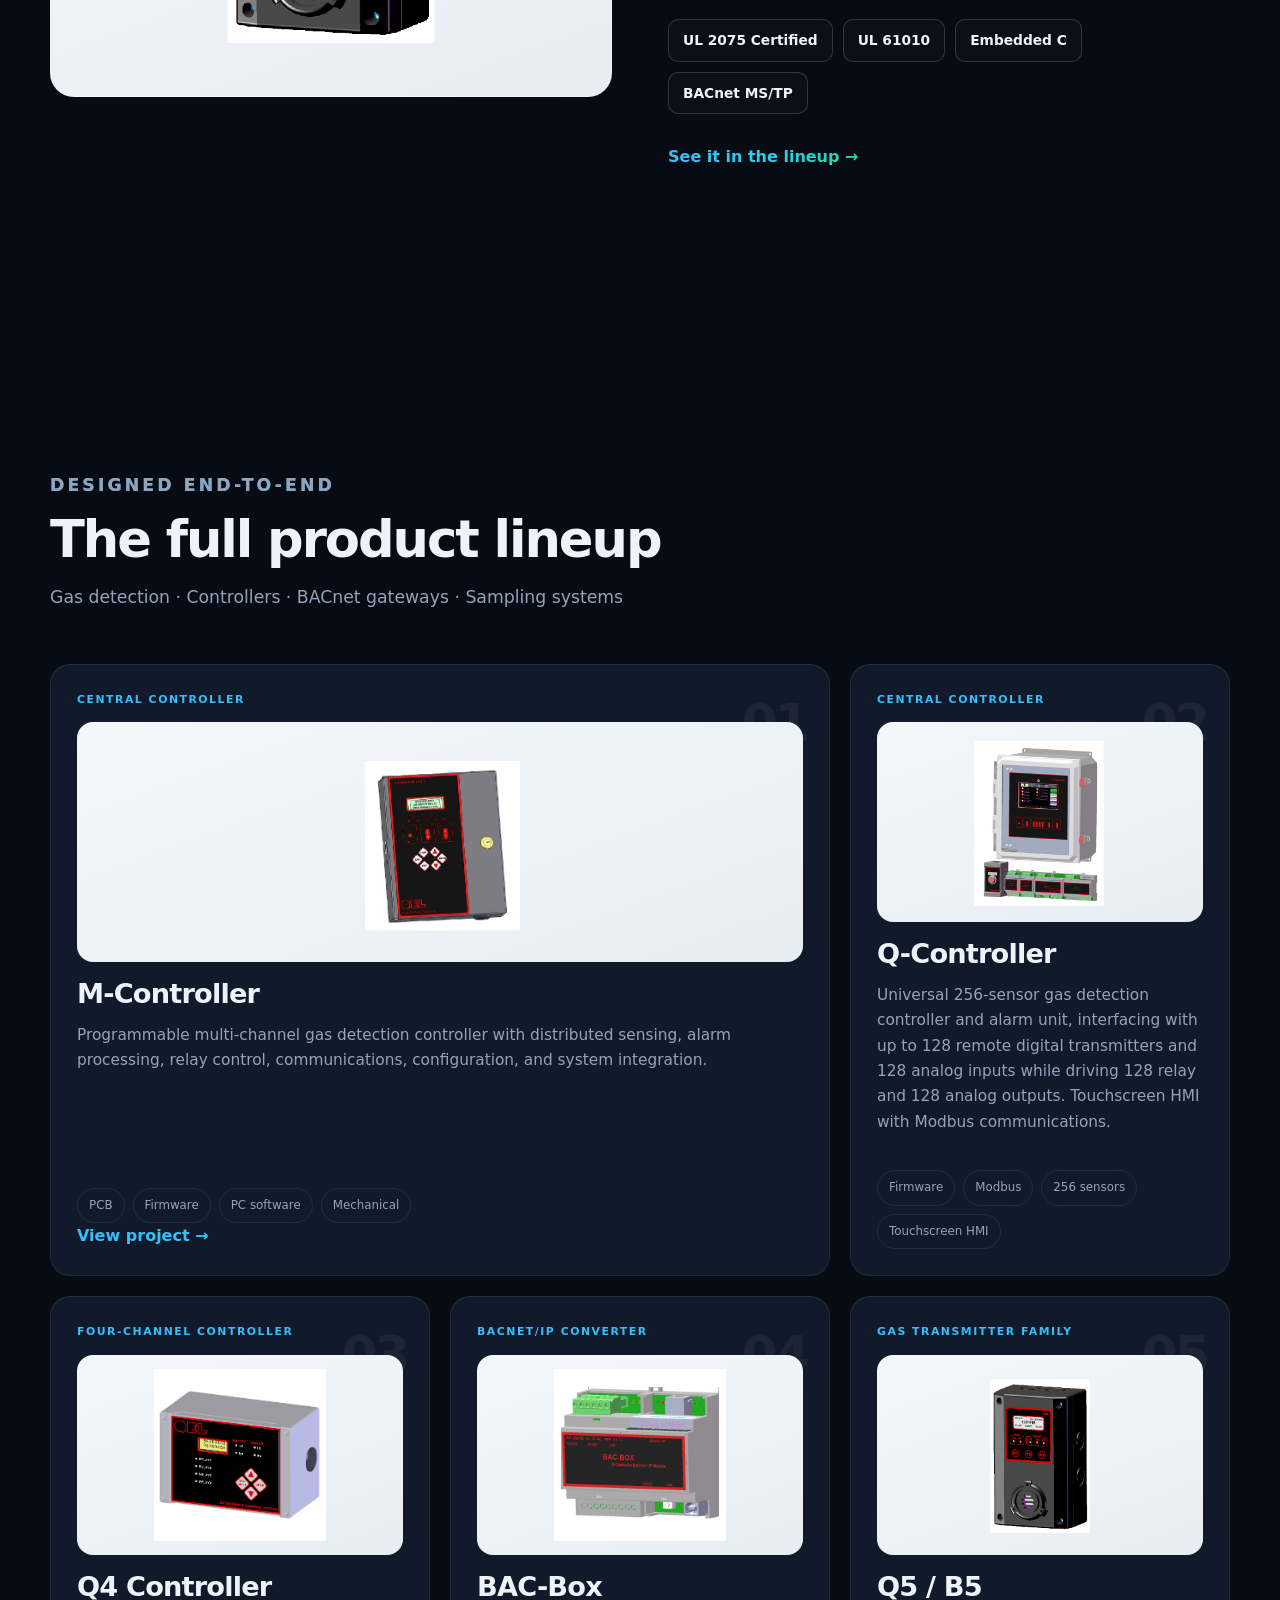
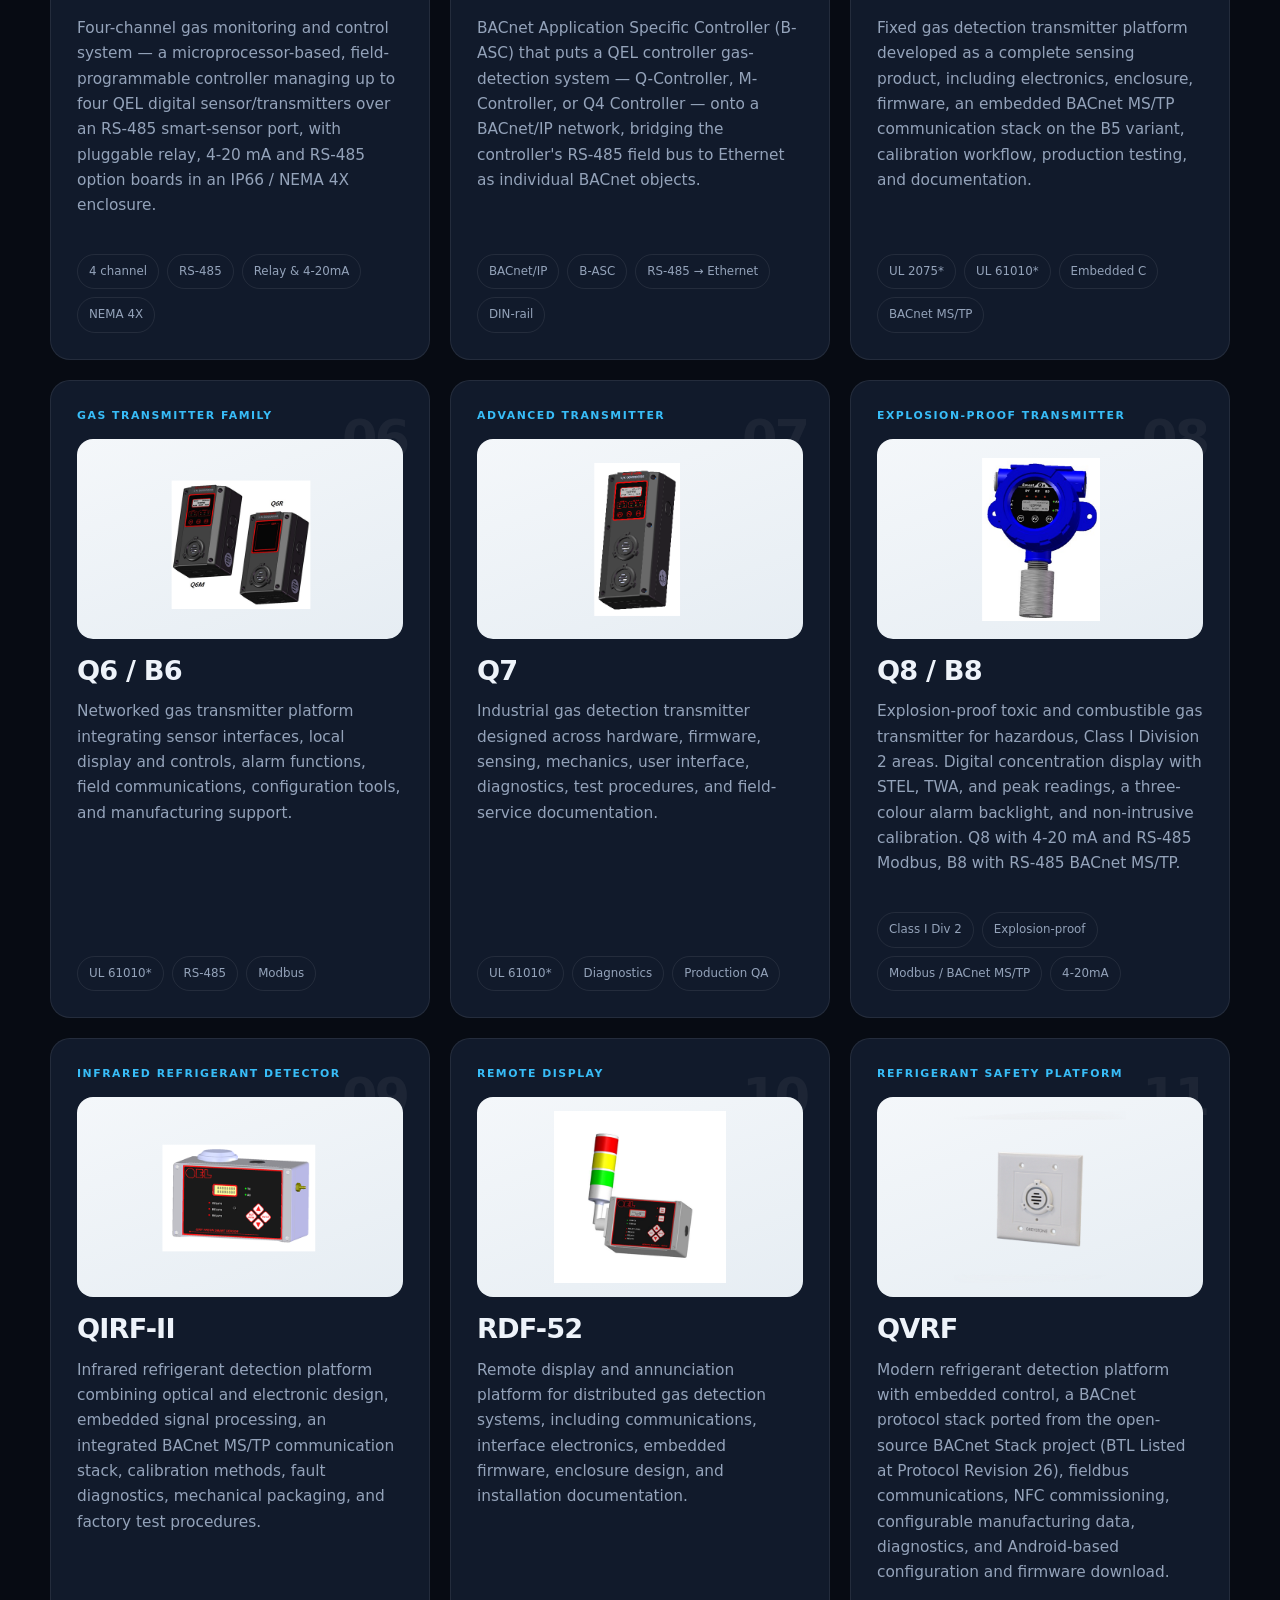
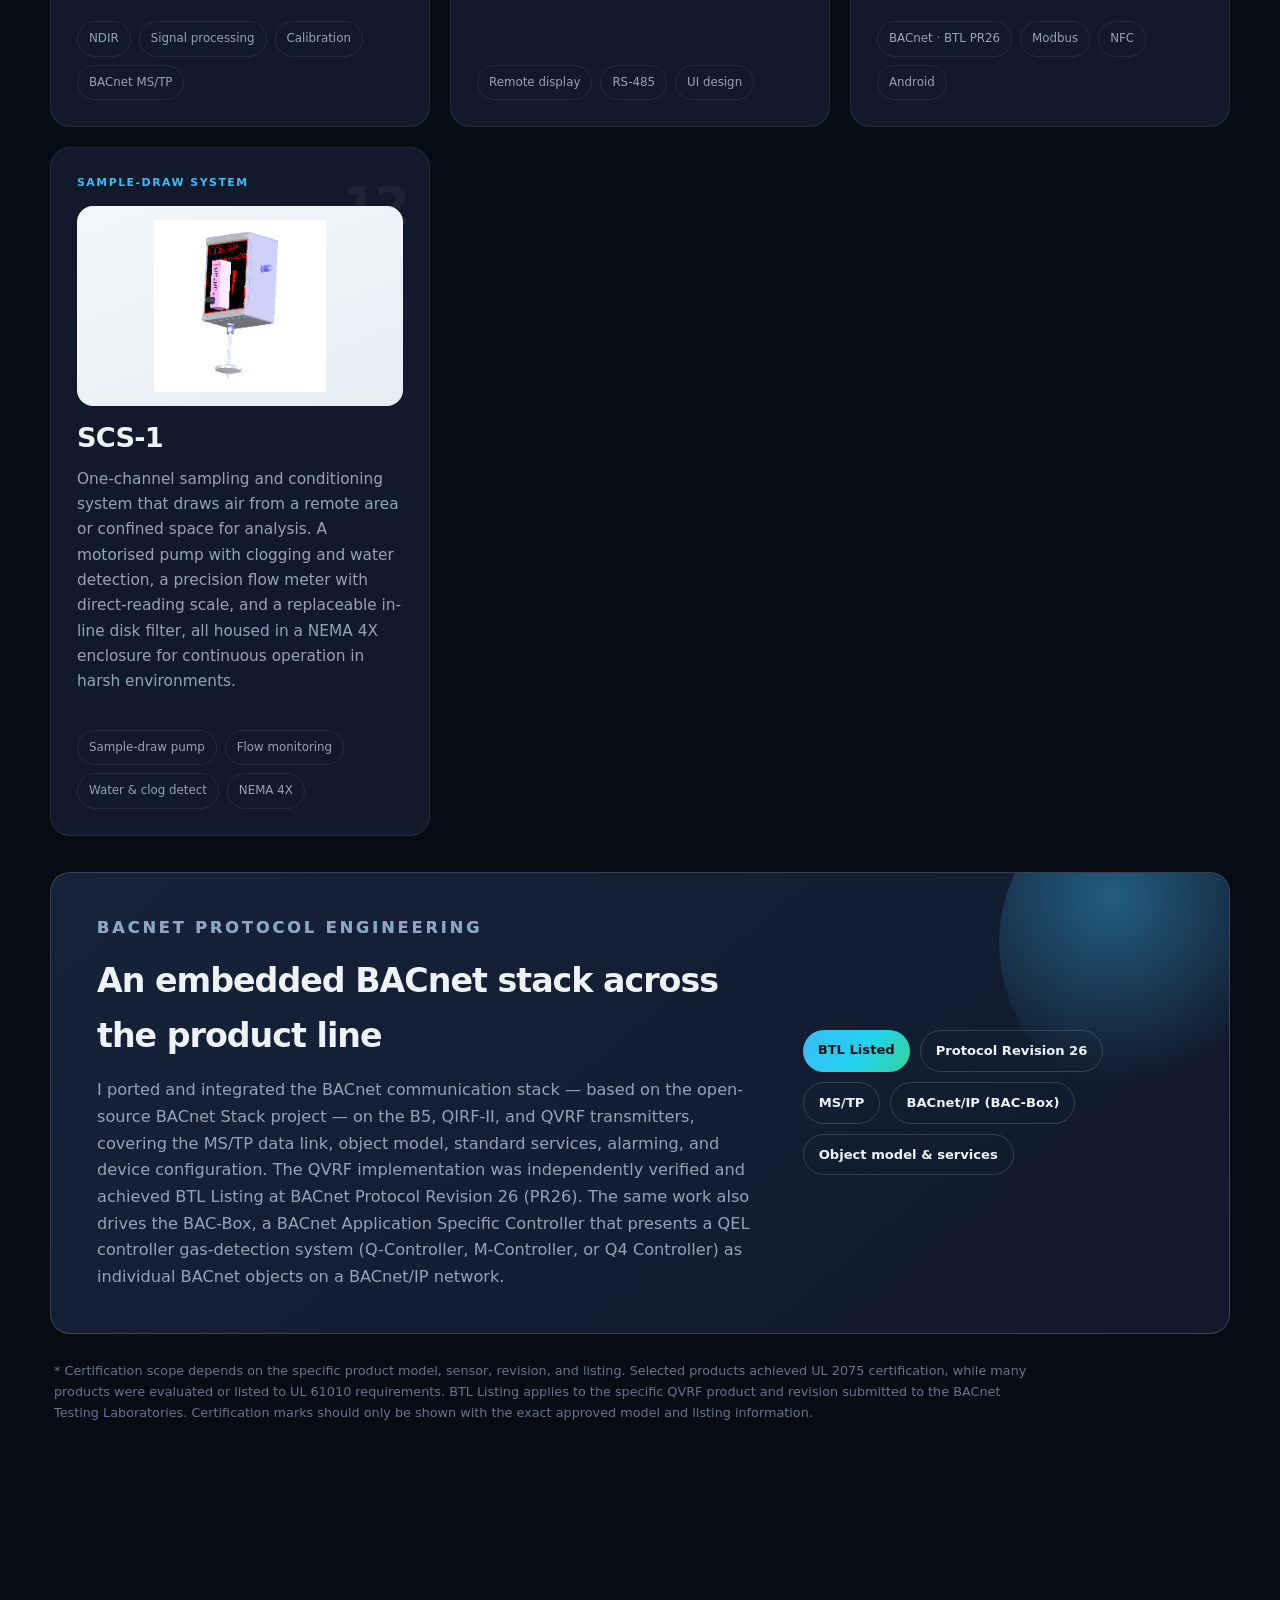
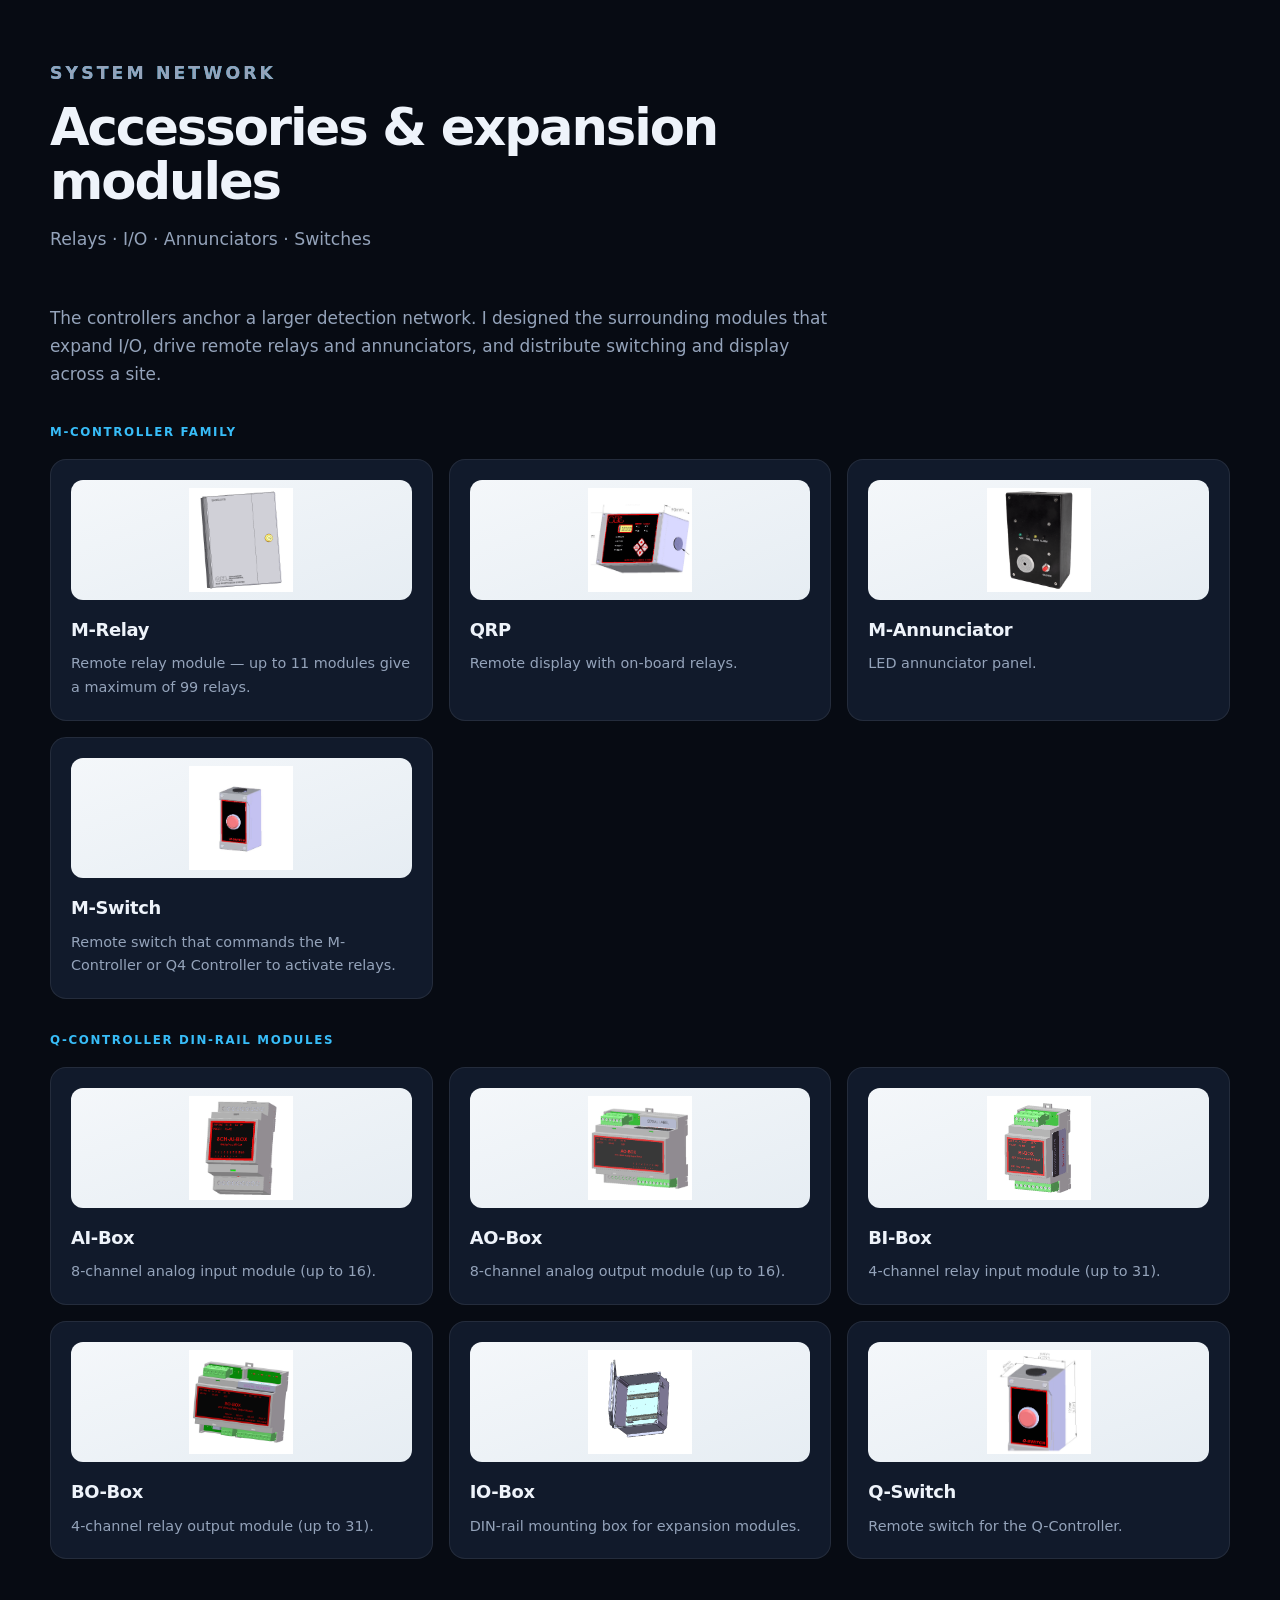
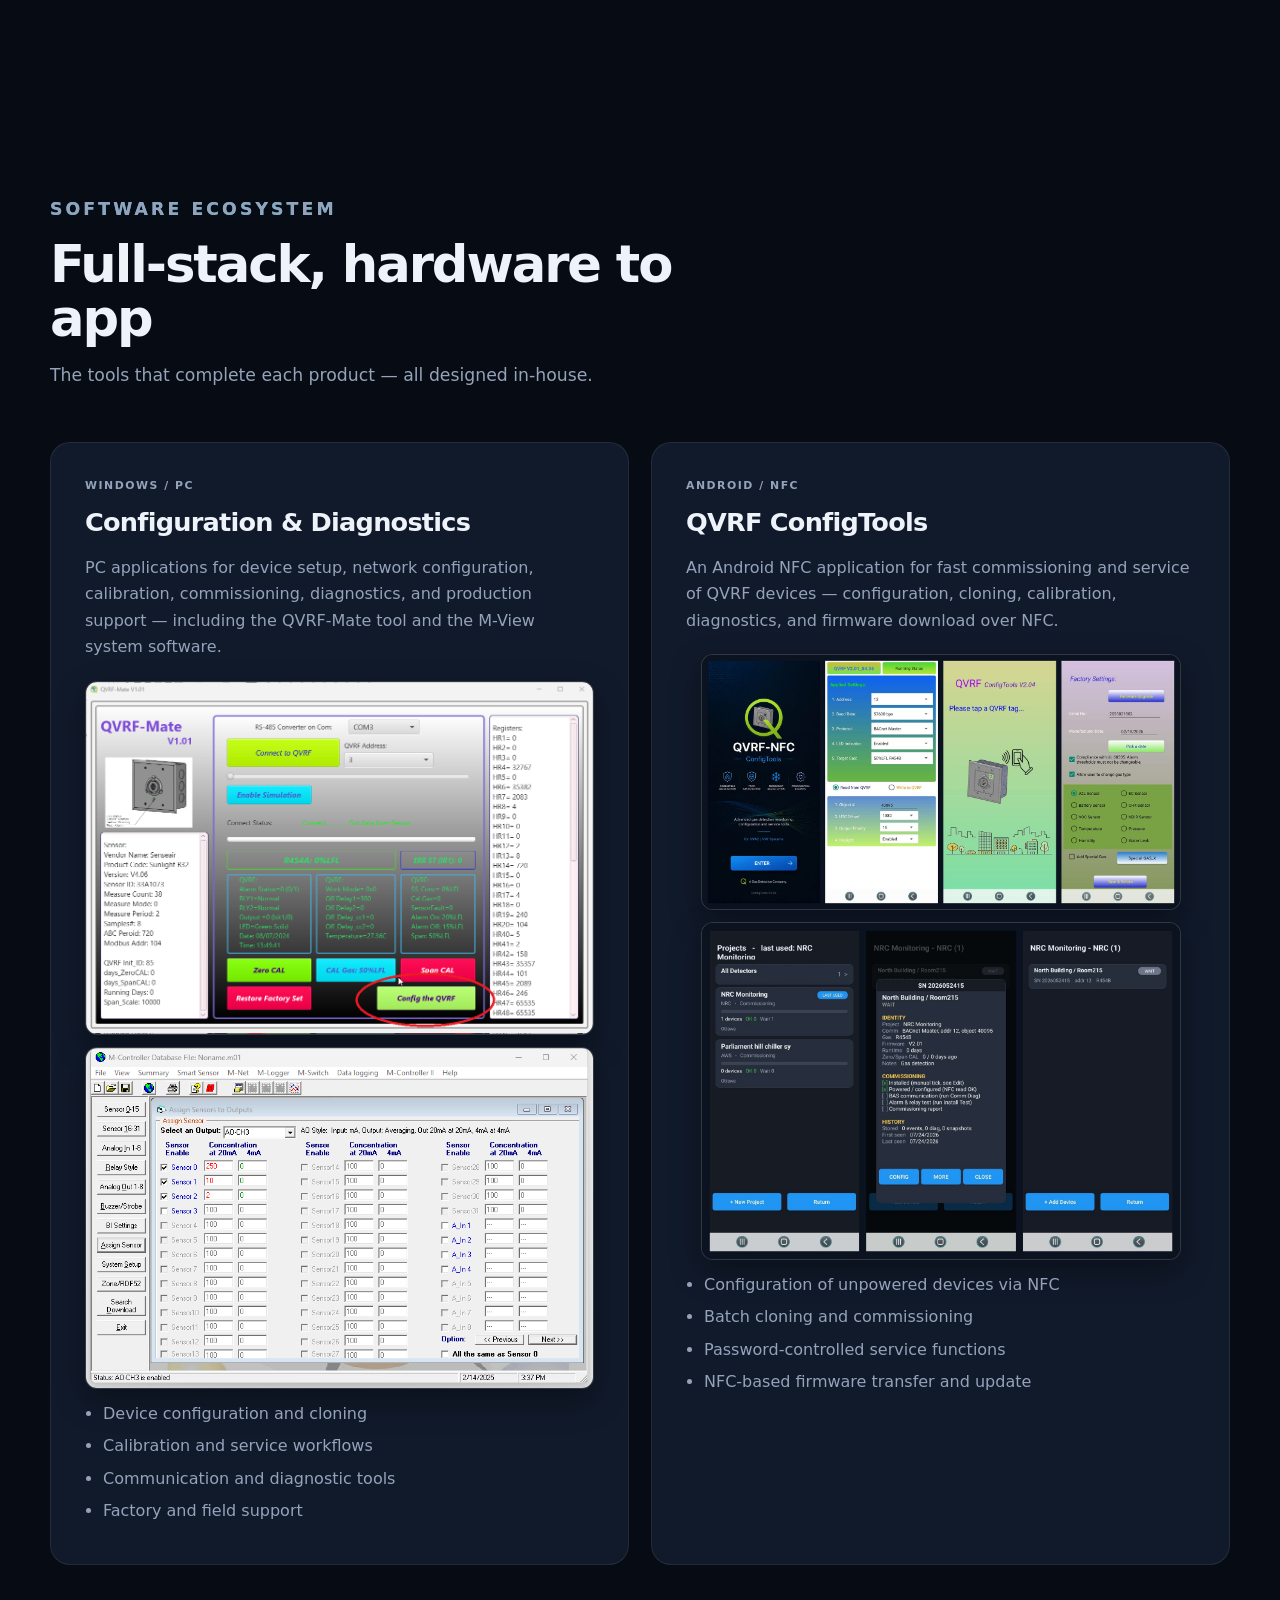
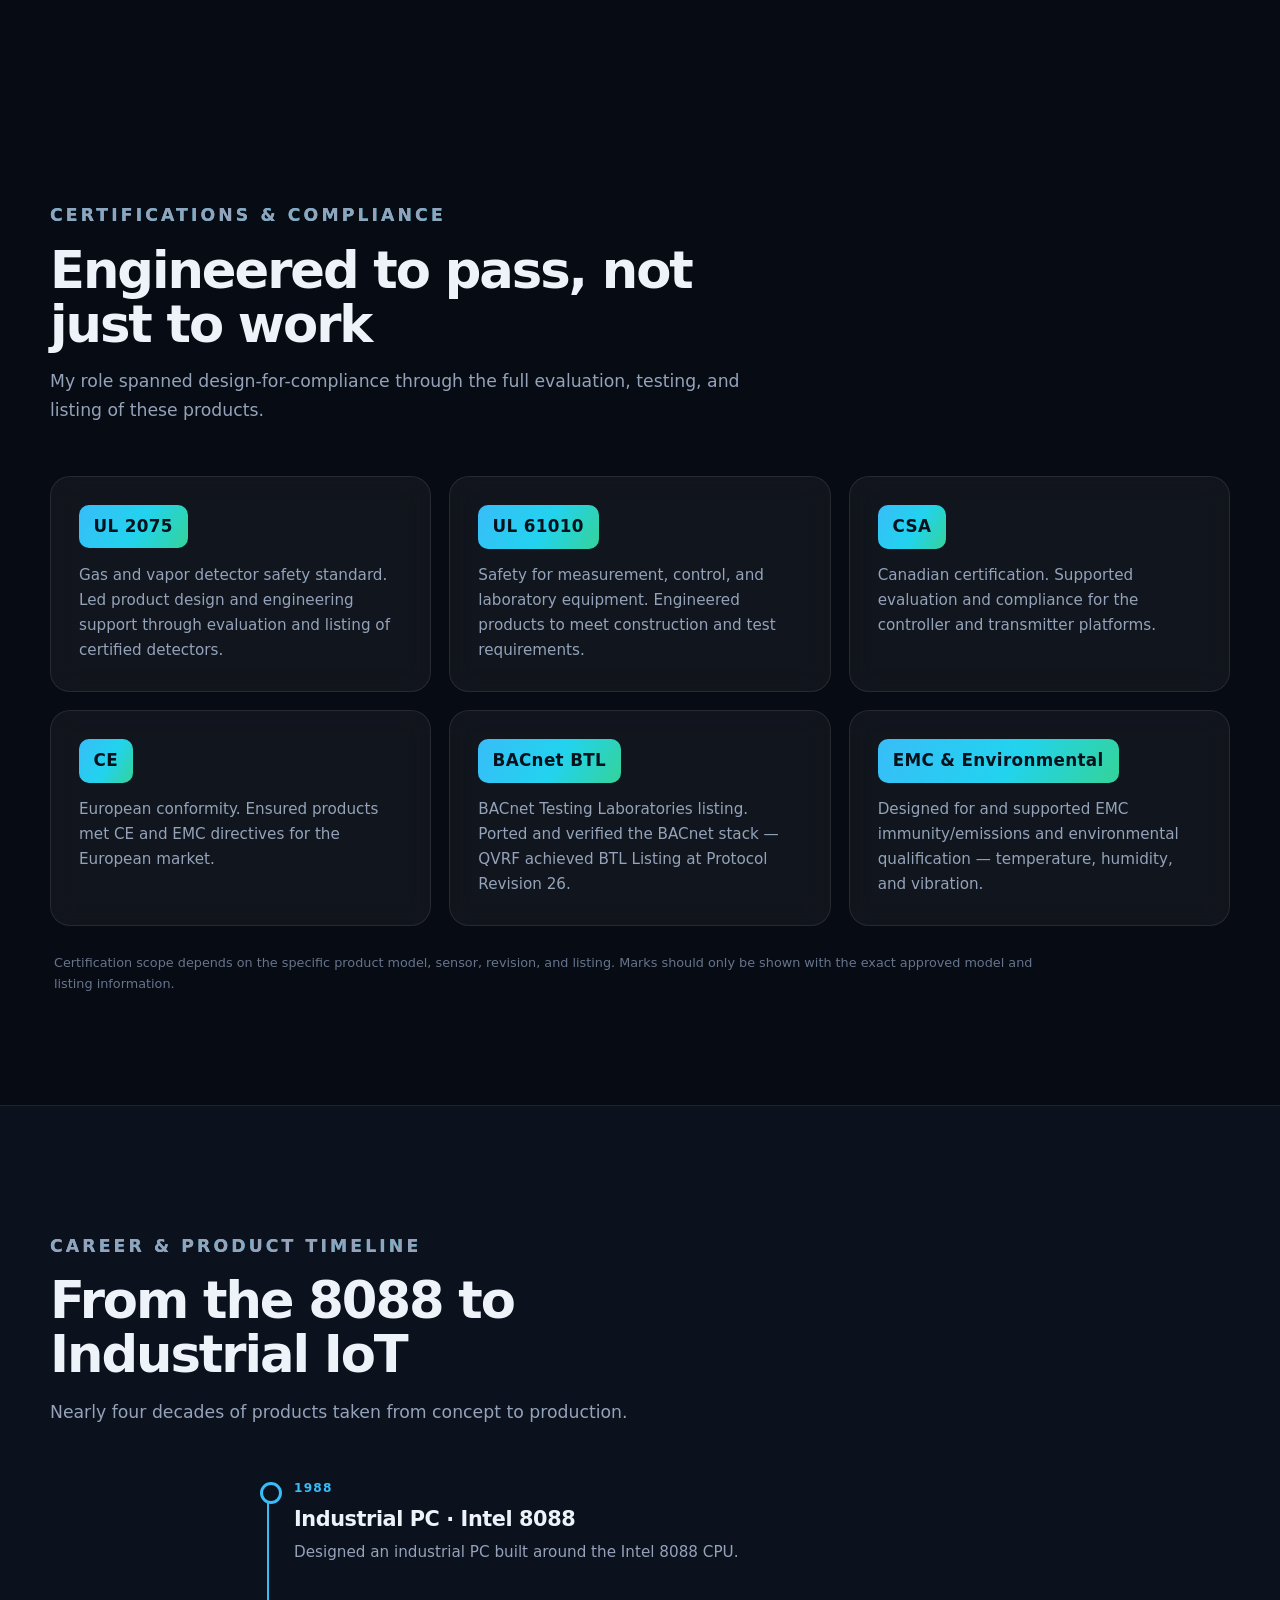
==== commit 5d4ec81d: "Brand refinement: XBitWave wordmark hero, site-wide brand and titles" ====
--- a/index.html
+++ b/index.html
@@ -3,15 +3,15 @@
 <head>
 <meta charset="utf-8"/>
 <meta content="width=device-width, initial-scale=1" name="viewport"/>
-<meta content="Xiangyang Zheng — Principal Engineer taking industrial gas-detection products from concept to mass production. Electronics, embedded firmware, software, mechanical design, safety certification, and Industrial IoT." name="description"/>
-<title>Xiangyang Zheng | End-to-End Product Engineering</title>
+<meta content="XBitWave — Engineering portfolio of Xiangyang Zheng, Principal Engineer taking industrial gas-detection products from concept to mass production. Electronics, embedded firmware, software, mechanical design, safety certification, and Industrial IoT." name="description"/>
+<title>XBitWave | Engineering Portfolio — Xiangyang Zheng</title>
 <link href="styles.css" rel="stylesheet"/>
 <script defer="" src="script.js"></script>
 </head>
 <body>
 <header class="site-header">
 <div class="shell">
-<a class="brand" href="#top">Xiangyang Zheng<span>.</span></a>
+<a class="brand" href="#top">XBitWave<span>.</span></a>
 <button aria-controls="main-nav" aria-expanded="false" class="menu-button">Menu</button>
 <nav aria-label="Primary navigation" class="main-nav" id="main-nav">
 <a href="#philosophy">Philosophy</a><a href="#capabilities">Expertise</a><a href="#products">Products</a><a href="#certs">Certifications</a><a href="#timeline">Timeline</a><a href="#about">About</a><a class="nav-btn" href="#contact">Contact</a>
@@ -25,8 +25,10 @@
 <section class="hero">
 <div class="hero-bg" aria-hidden="true"></div>
 <div class="hero-inner shell">
-<h1 class="hero-lede"><span class="grad">30+ Years</span> of Engineering Excellence<br/><span class="grad">20+</span> Commercial Products<br/><span class="lede-final">From Concept to Worldwide Deployment</span></h1>
-<p class="hero-name">Xiangyang Zheng &nbsp;·&nbsp; Principal Engineer &nbsp;·&nbsp; End-to-End Product Development</p>
+<h1 class="hero-brand">XBitWave</h1>
+<p class="hero-brand-sub">Engineering Portfolio</p>
+<p class="hero-person"><strong>Xiangyang Zheng</strong><span>Principal Engineer</span></p>
+<div class="hero-lede"><span class="grad">30+ Years</span> of Engineering Excellence<br/><span class="grad">20+</span> Commercial Product Platforms<br/><span class="lede-final">From Concept to Worldwide Deployment</span></div>
 <p class="hero-tags">Industrial Gas Detection · Embedded Systems · Safety Instrumentation · Industrial IoT · Electronics · Firmware · Mechanical · Software · Certification · Manufacturing</p>
 <div class="hero-cta">
 <a class="btn btn-primary" href="#products">View Projects</a>
--- a/styles.css
+++ b/styles.css
@@ -300,9 +300,15 @@
 .project-product-photo img{width:min(520px,100%);height:360px;object-fit:contain}
 
 /* ---------- v1.1: hero lede, glass, philosophy, certs ---------- */
-.hero-lede{font-size:clamp(1.8rem,3.8vw,3.3rem);line-height:1.14;letter-spacing:-.03em;font-weight:800;margin:0}
+.hero-brand{font-size:clamp(3rem,8vw,6rem);line-height:1;letter-spacing:-.045em;font-weight:900;margin:0;
+  background:var(--grad);-webkit-background-clip:text;background-clip:text;color:transparent}
+.hero-brand-sub{margin:16px 0 0;font-size:.82rem;font-weight:700;text-transform:uppercase;letter-spacing:.34em;color:var(--muted)}
+.hero-person{display:flex;align-items:center;justify-content:center;gap:14px;flex-wrap:wrap;
+  margin:30px auto 0;padding-top:26px;max-width:560px;border-top:1px solid var(--line)}
+.hero-person strong{font-size:1.35rem;font-weight:700;letter-spacing:-.02em;color:var(--ink)}
+.hero-person span{font-size:.95rem;color:var(--muted);padding-left:14px;border-left:1px solid var(--line-strong)}
+.hero-lede{font-size:clamp(1.5rem,3.1vw,2.5rem);line-height:1.22;letter-spacing:-.03em;font-weight:800;margin:34px 0 0}
 .hero-lede .lede-final{font-weight:600;color:var(--muted)}
-.hero-name{margin:26px auto 0;color:var(--ink);font-weight:600;font-size:1.02rem;max-width:720px}
 .glass{background:rgba(255,255,255,.045);backdrop-filter:blur(14px);-webkit-backdrop-filter:blur(14px);border:1px solid rgba(255,255,255,.09)}
 .stat.glass{border-left:1px solid rgba(255,255,255,.09)}
 .stat b[data-count]{font-variant-numeric:tabular-nums}
@@ -319,7 +325,8 @@
 .cert-mark{display:inline-block;font-weight:800;font-size:1.05rem;letter-spacing:.02em;margin-bottom:14px;padding:8px 15px;border-radius:10px;background:var(--grad);color:#05121c}
 .cert-card p{margin:0;color:var(--muted);font-size:.95rem}
 @media(max-width:980px){.cert-grid{grid-template-columns:1fr 1fr}}
-@media(max-width:640px){.cert-grid{grid-template-columns:1fr}.lifecycle{gap:10px}.lifecycle .lc{width:100%}.lifecycle .lc:not(:last-child){margin-right:0}.lifecycle .lc:not(:last-child):after{content:"↓";right:auto;left:50%;top:auto;bottom:-16px;transform:translateX(-50%)}}
+@media(max-width:640px){.hero-person{gap:6px}.hero-person span{border-left:0;padding-left:0}.hero-brand-sub{letter-spacing:.24em}
+.cert-grid{grid-template-columns:1fr}.lifecycle{gap:10px}.lifecycle .lc{width:100%}.lifecycle .lc:not(:last-child){margin-right:0}.lifecycle .lc:not(:last-child):after{content:"↓";right:auto;left:50%;top:auto;bottom:-16px;transform:translateX(-50%)}}
 
 /* ---------- Responsive ---------- */
 @media(max-width:980px){
